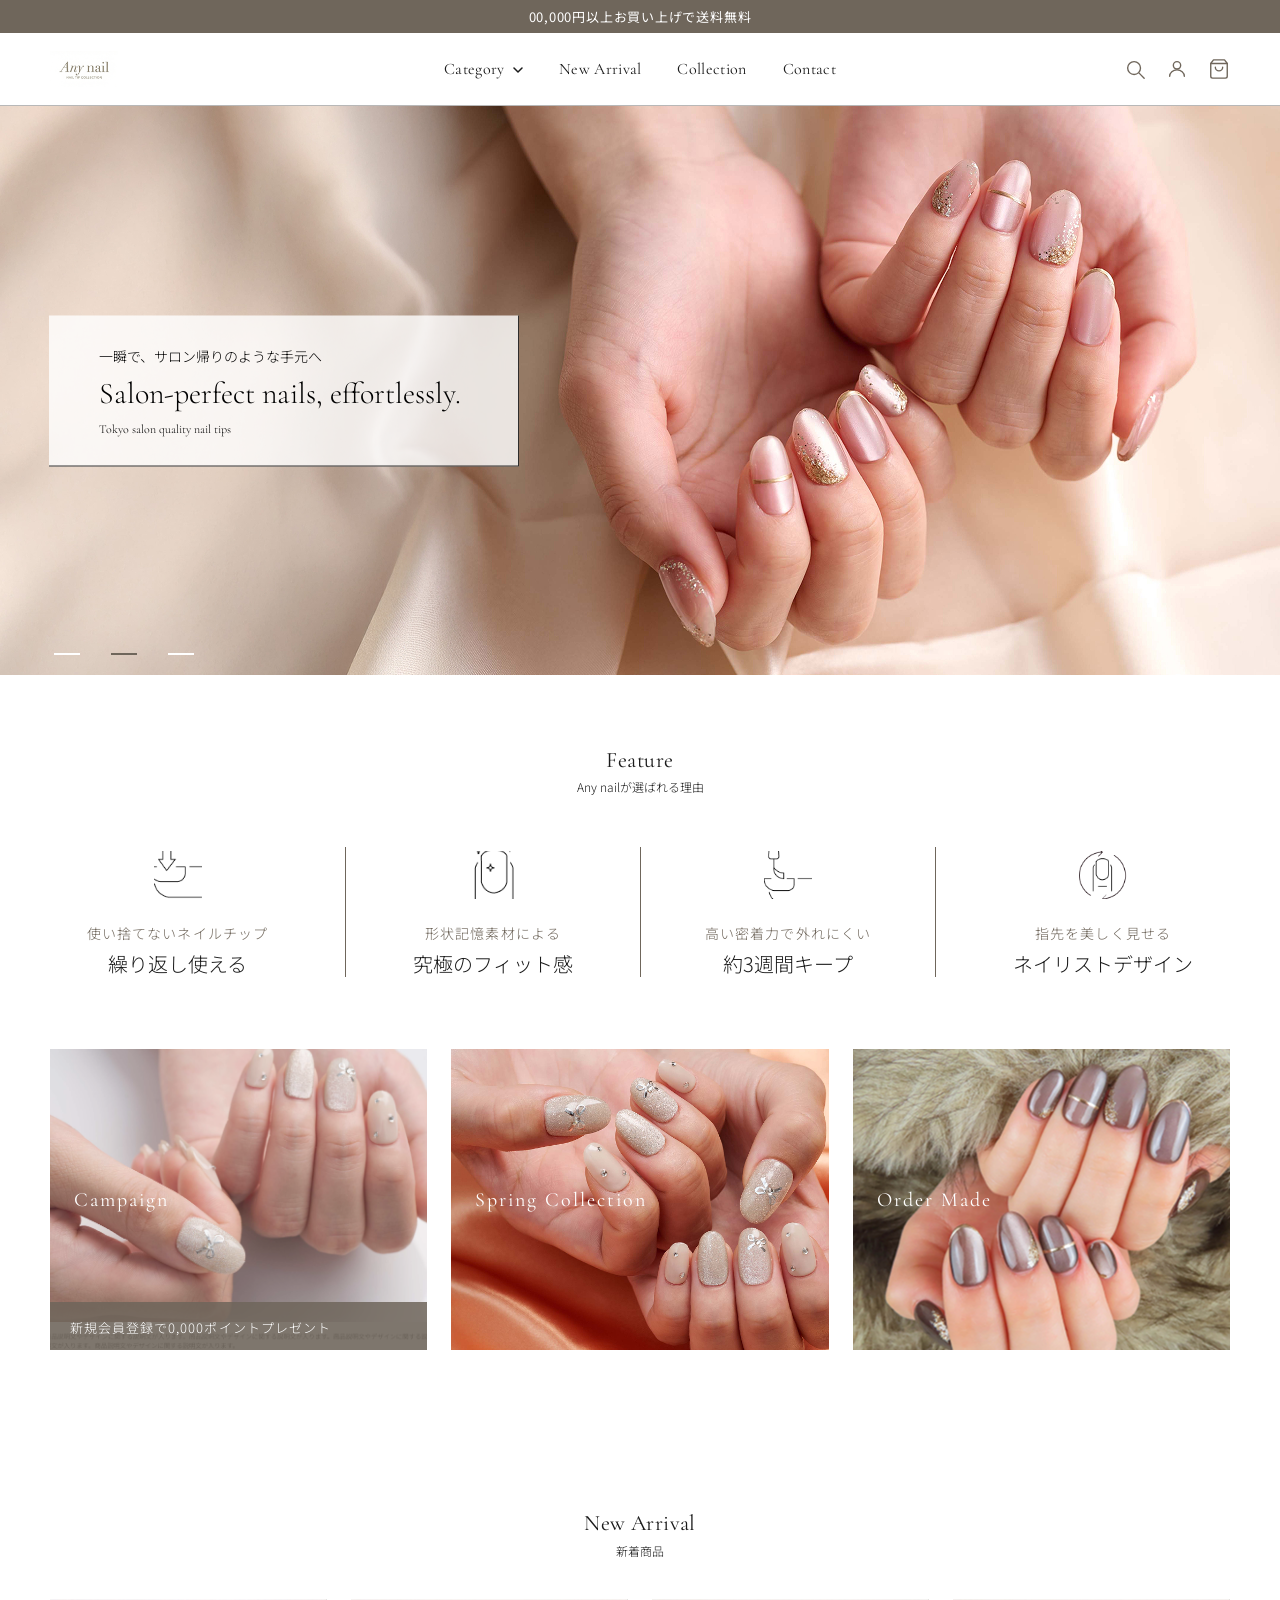
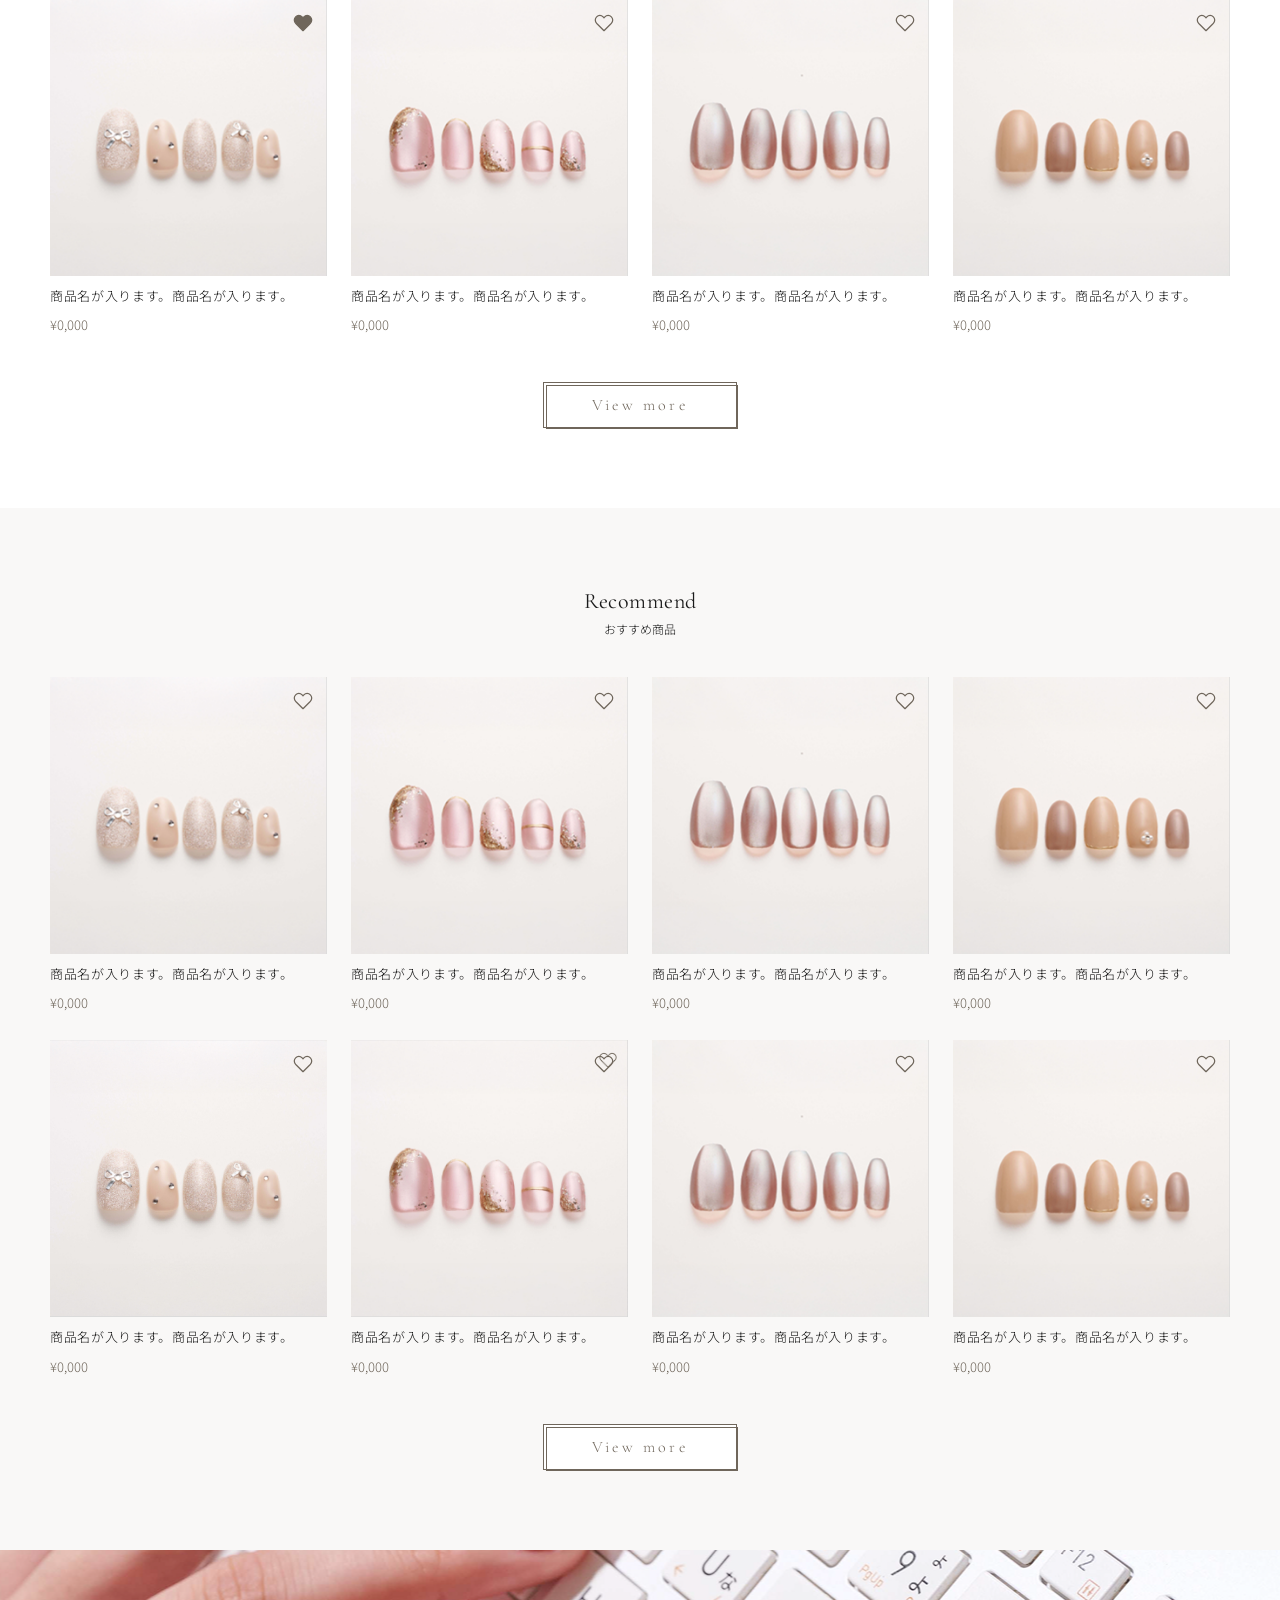
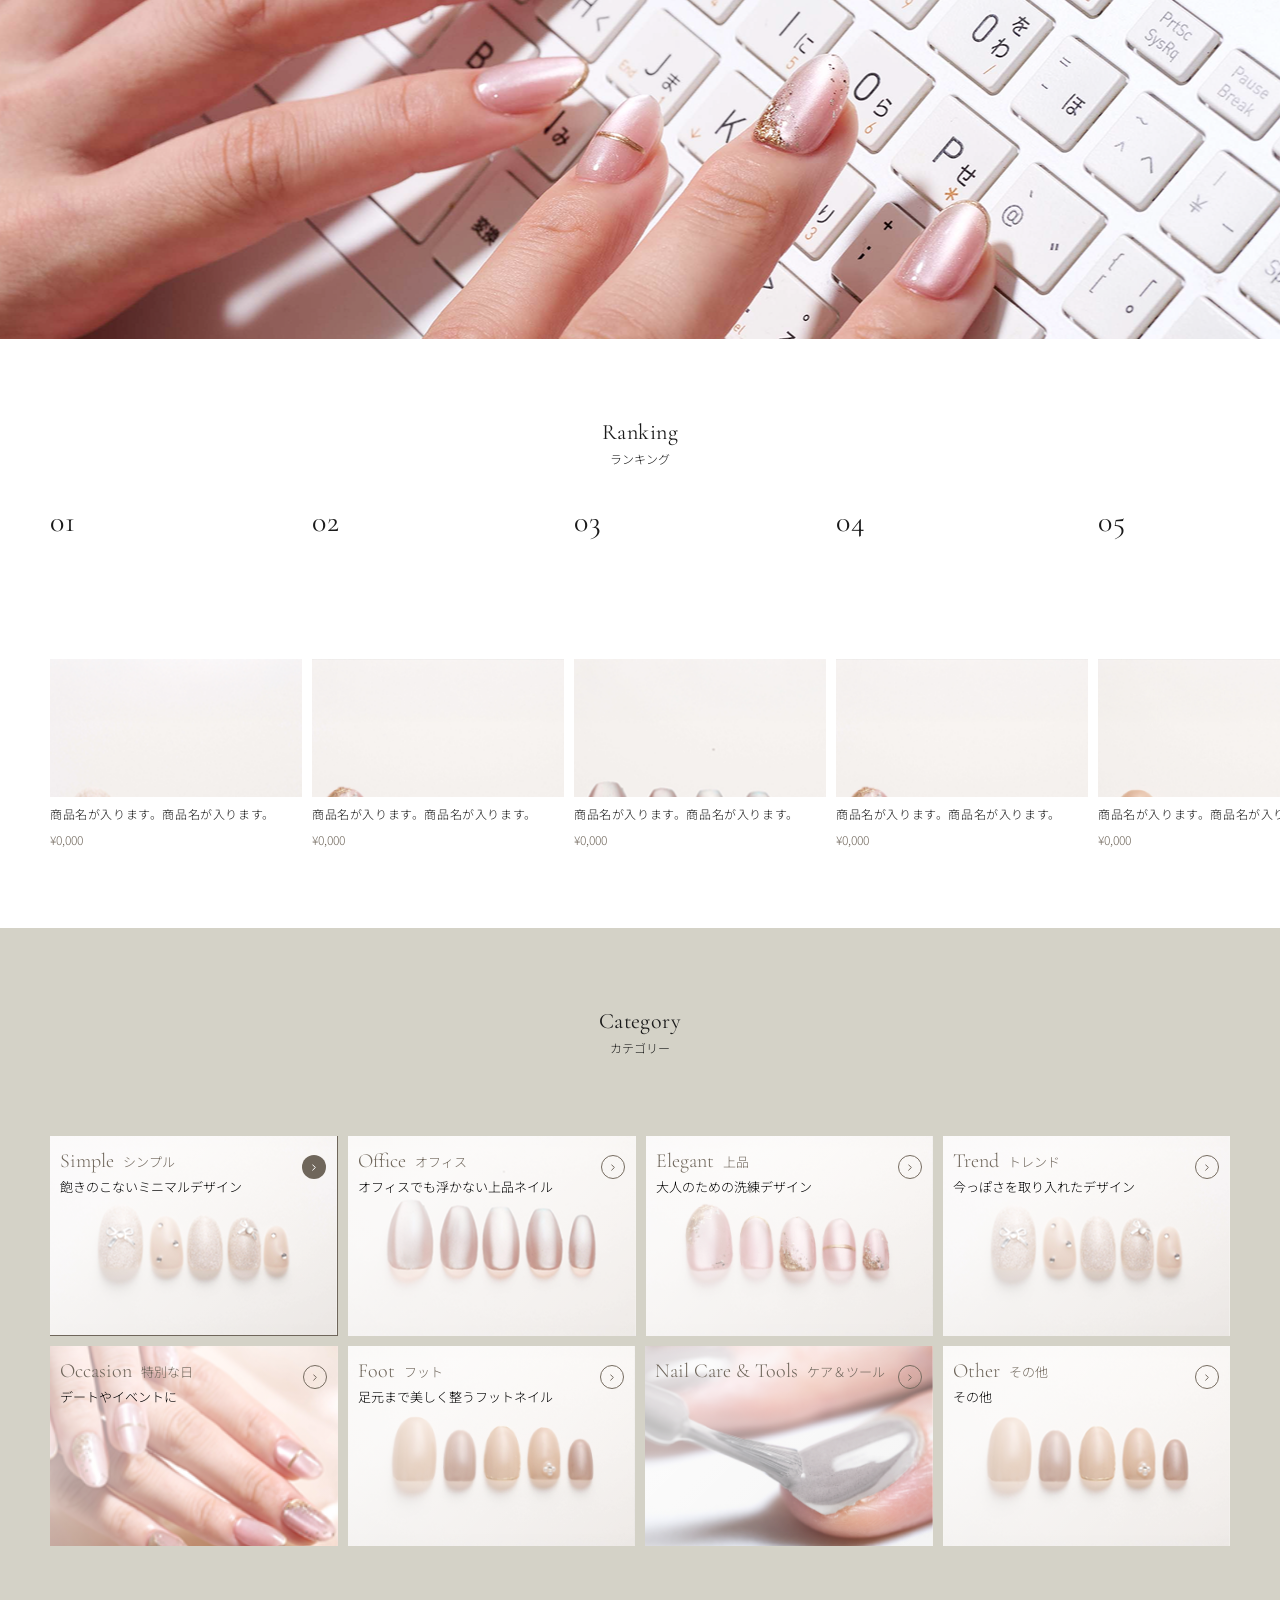
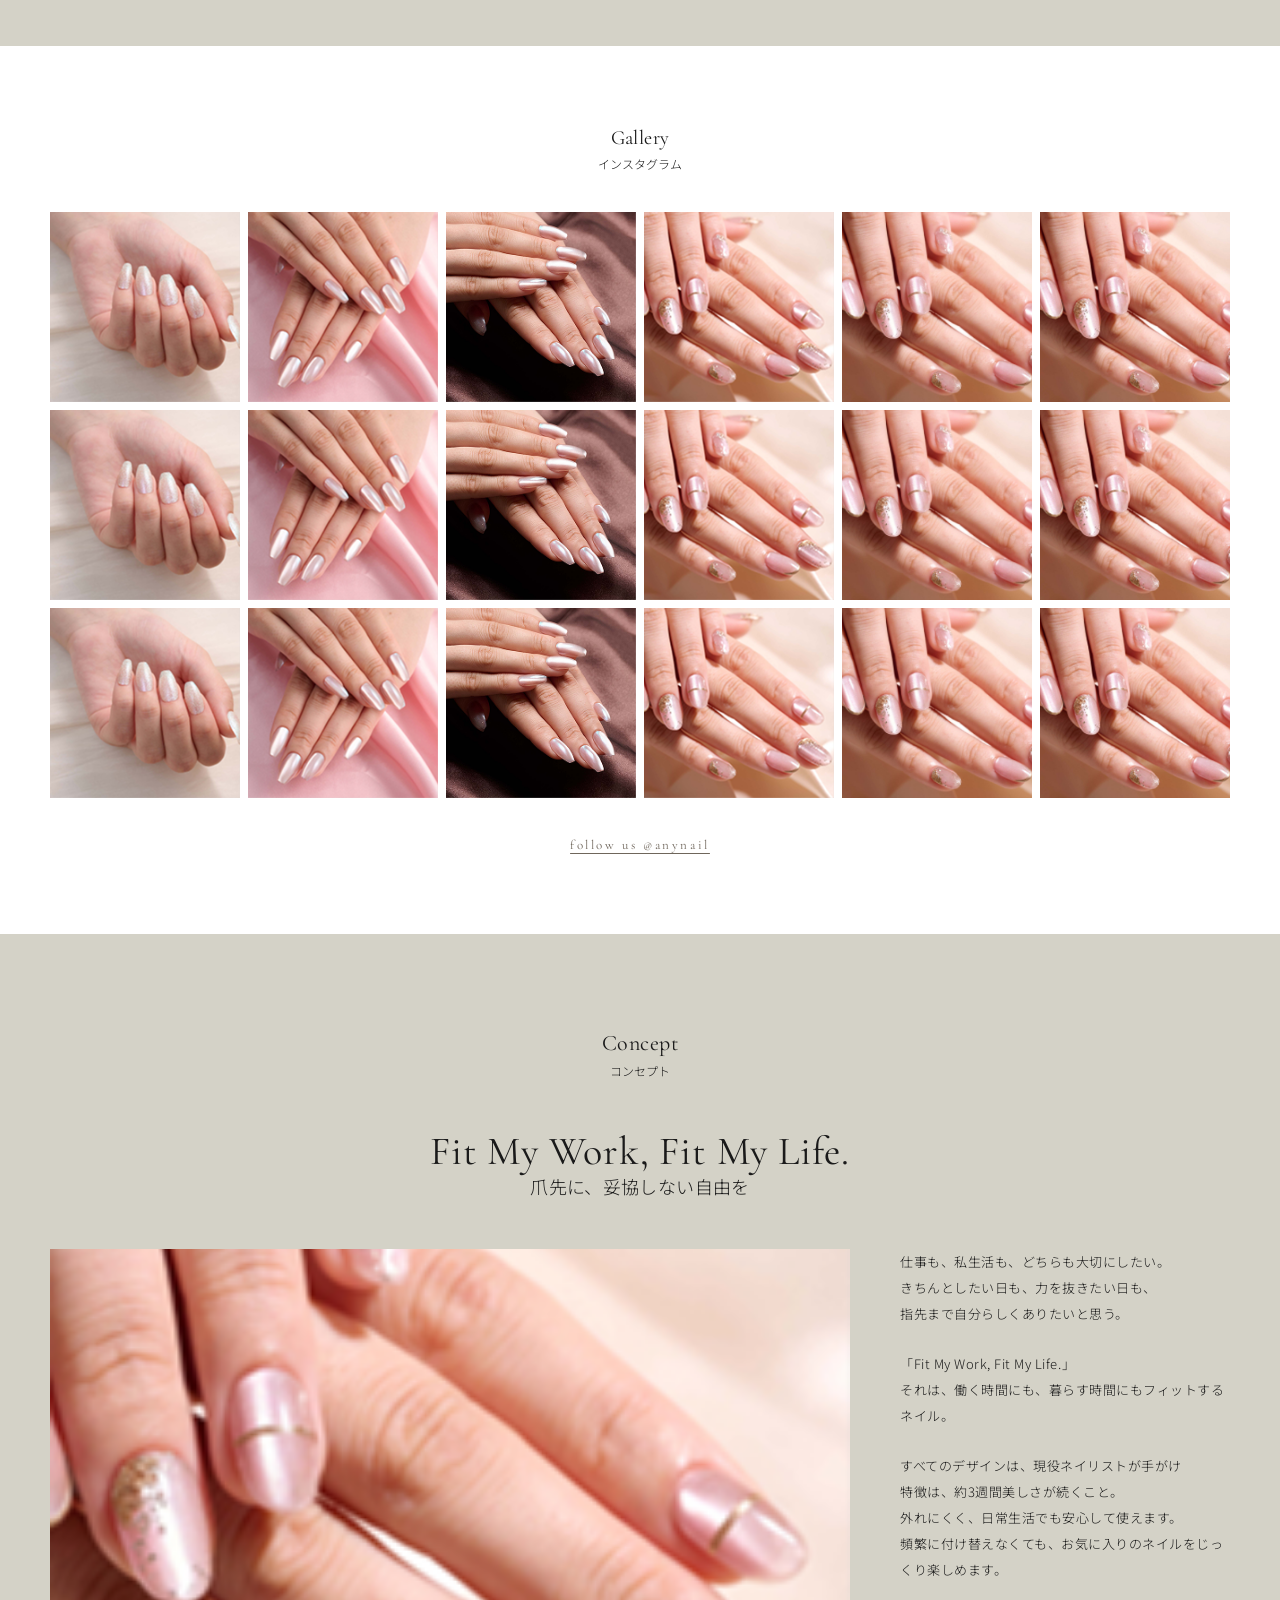
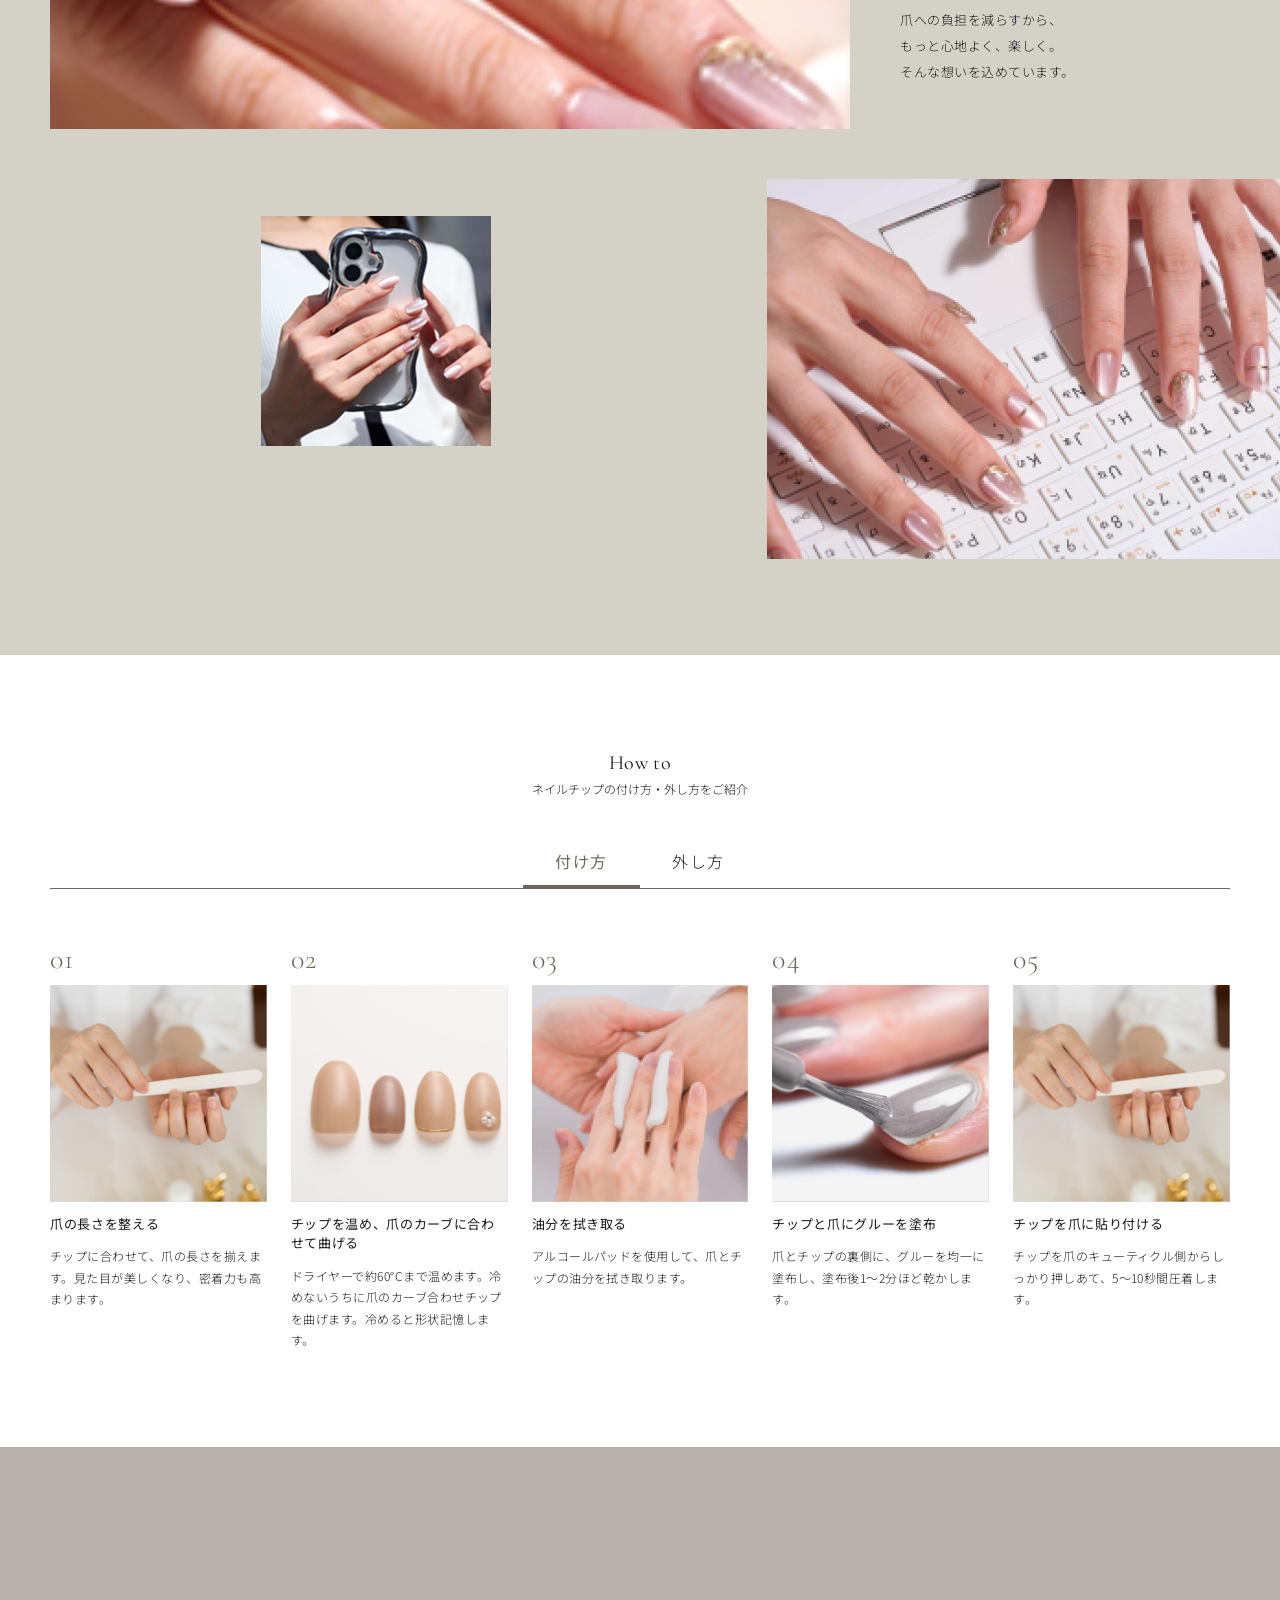
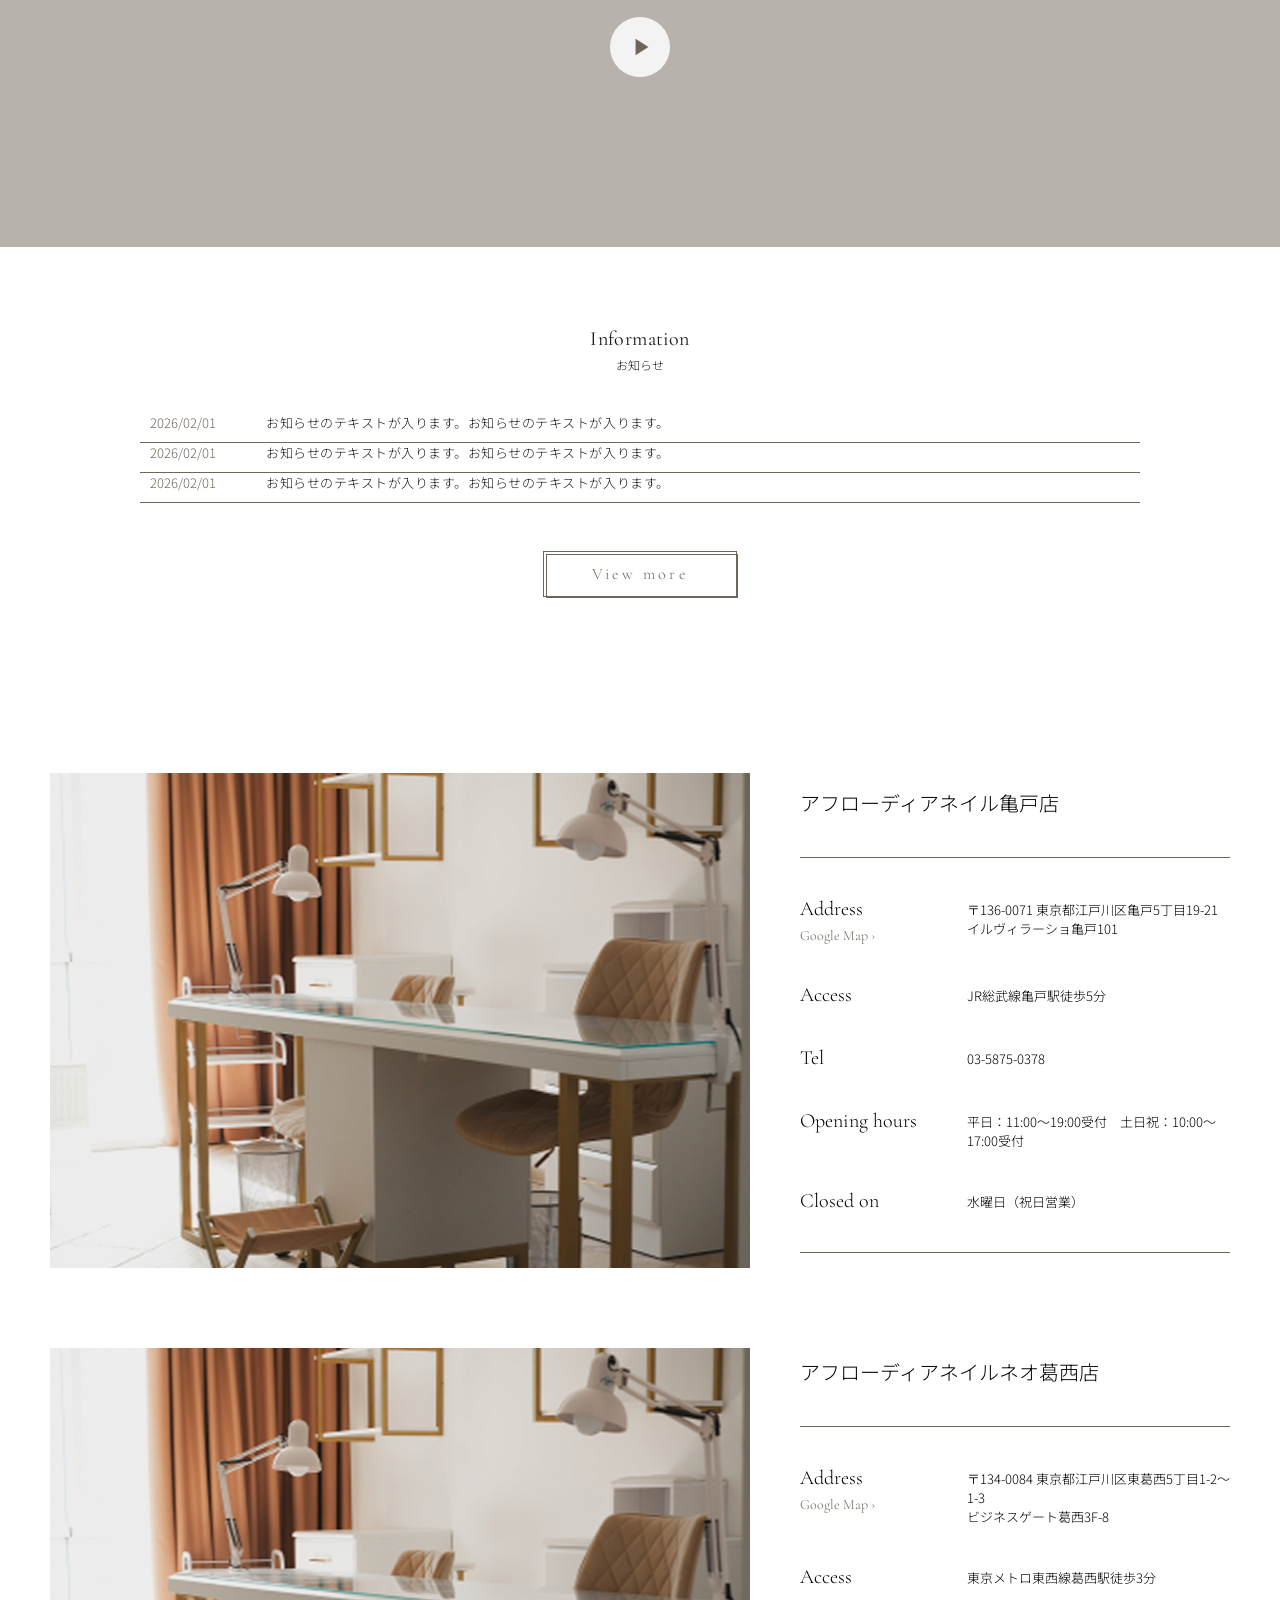
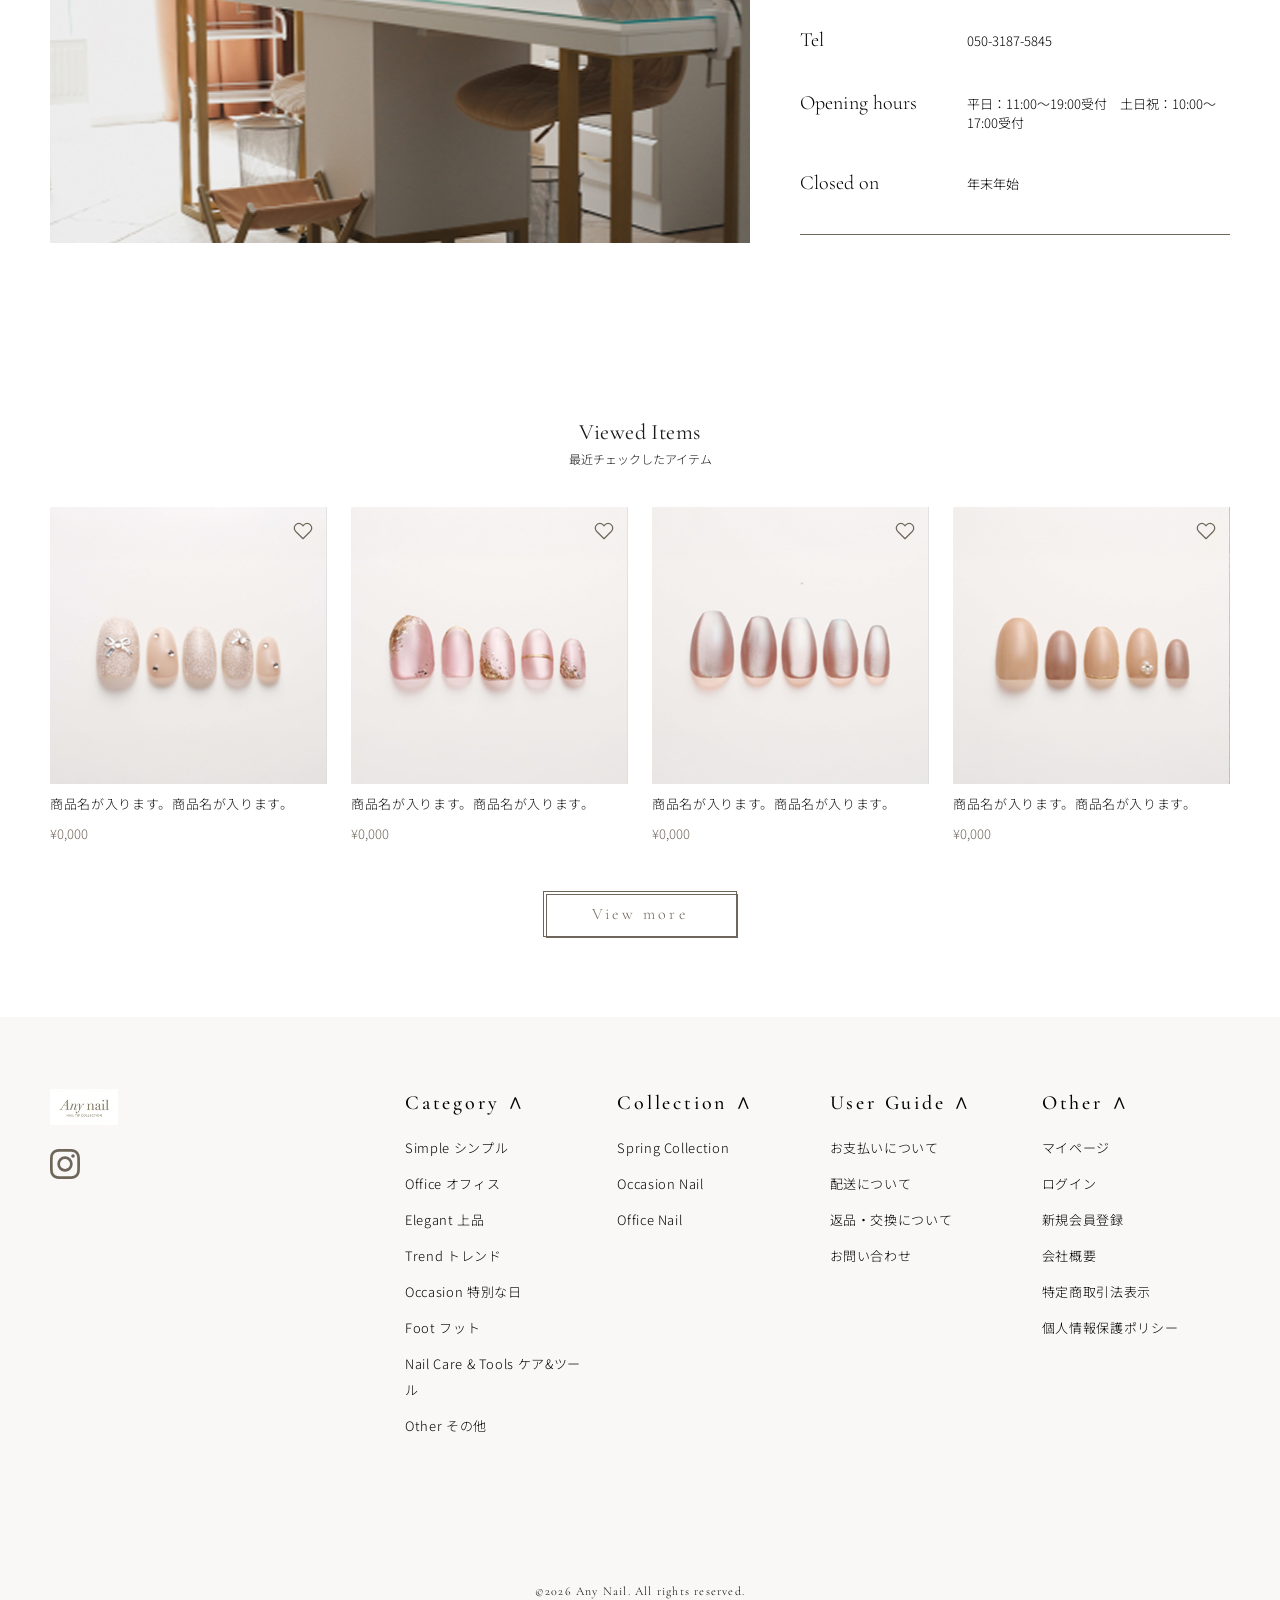
==== index.html @ 633fc410 "Mobile layout fixes: feature, category, shop info, footer accordion - Feature: single-column row lay" ====
<!DOCTYPE html>
<html lang="ja">
<head>
  <meta charset="UTF-8" />
  <meta name="viewport" content="width=device-width, initial-scale=1.0" />
  <title>Any Nail - ネイルチップブランド</title>
  <link rel="stylesheet" href="https://cdn.jsdelivr.net/npm/swiper@11/swiper-bundle.min.css" />
  <link rel="stylesheet" href="style.css" />
</head>
<body>

  <!-- ============================================================
       ANNOUNCEMENT BAR
  ============================================================ -->
  <div class="announcement-bar">
    <span>00,000円以上お買い上げで送料無料</span>
  </div>

  <!-- ============================================================
       HEADER
  ============================================================ -->
  <header class="site-header">
    <div class="site-header__inner">

      <a href="index.html" class="site-header__logo">
        <picture>
          <source srcset="images/top/1 - Logo 1.webp" type="image/webp">
          <img src="images/top/1- Logo 1.png" alt="Any nail" class="site-header__logo-img">
        </picture>
      </a>

      <nav class="site-header__nav">
        <div class="nav-item nav-item--mega" data-mega="category">
          <a href="#" class="nav-item__link nav-item__link--has-chevron">Category <svg class="nav-item__chevron" viewBox="0 0 10 6" width="10" height="6" fill="none" stroke="currentColor" stroke-width="1.5" stroke-linecap="round" stroke-linejoin="round"><polyline points="1,1 5,5 9,1"/></svg></a>
          <ul class="nav-item__sub">
            <li><a href="#">ハンドネイルチップ</a></li>
            <li><a href="#">フットネイルチップ</a></li>
            <li><a href="#">オーダーメイド</a></li>
            <li><a href="#">ケア用品</a></li>
            <li><a href="#">その他</a></li>
          </ul>
        </div>
        <a href="#">New Arrival</a>
        <a href="#">Collection</a>
        <a href="#">Contact</a>
      </nav>

      <button class="nav-hamburger" aria-label="メニューを開く" aria-expanded="false">
        <span></span>
        <span></span>
        <span></span>
      </button>

      <div class="site-header__icons">
        <a href="#" class="site-header__icon" aria-label="検索">
          <svg viewBox="0 0 24 24" fill="none" stroke="currentColor" stroke-width="1.5" stroke-linecap="round" stroke-linejoin="round">
            <circle cx="11" cy="11" r="7"/>
            <line x1="16.5" y1="16.5" x2="22" y2="22"/>
          </svg>
        </a>
        <a href="#" class="site-header__icon" aria-label="アカウント">
          <svg viewBox="0 0 24 24" fill="none" stroke="currentColor" stroke-width="1.5" stroke-linecap="round" stroke-linejoin="round">
            <circle cx="12" cy="8" r="4"/>
            <path d="M4 20c0-4 3.6-7 8-7s8 3 8 7"/>
          </svg>
        </a>
        <a href="#" class="site-header__icon" aria-label="カート">
          <svg viewBox="0 0 24 24" fill="none" stroke="currentColor" stroke-width="1.5" stroke-linecap="round" stroke-linejoin="round">
            <path d="M6 2L3 6v14a2 2 0 002 2h14a2 2 0 002-2V6l-3-4z"/>
            <line x1="3" y1="6" x2="21" y2="6"/>
            <path d="M16 10a4 4 0 01-8 0"/>
          </svg>
        </a>
      </div>

    </div>

    <!-- Mega Menu: Category -->
    <div class="mega-menu" id="mega-category">
      <div class="mega-menu__inner">
        <a href="#" class="mega-menu__card">
          <div class="mega-menu__card-image" style="background-image: url('images/top/26 Ranking 1.png'); background-size: cover; background-position: center;"></div>
          <span class="mega-menu__card-label">ハンドネイルチップ</span>
        </a>
        <a href="#" class="mega-menu__card">
          <div class="mega-menu__card-image" style="background-image: url('images/top/28 Ranking 4.png'); background-size: cover; background-position: center;"></div>
          <span class="mega-menu__card-label">フットネイルチップ</span>
        </a>
        <a href="#" class="mega-menu__card">
          <div class="mega-menu__card-image" style="background-image: url('images/top/29 Ranking 4.png'); background-size: cover; background-position: center;"></div>
          <span class="mega-menu__card-label">オーダーメイド</span>
        </a>
        <a href="#" class="mega-menu__card">
          <div class="mega-menu__card-image" style="background-image: url('images/top/30 Ranking 5.png'); background-size: cover; background-position: center;"></div>
          <span class="mega-menu__card-label">ケア用品</span>
        </a>
        <a href="#" class="mega-menu__card">
          <div class="mega-menu__card-image" style="background-image: url('images/top/26 Ranking 1.png'); background-size: cover; background-position: center;"></div>
          <span class="mega-menu__card-label">セット商品</span>
        </a>
      </div>
    </div>


  </header>

  <main>

    <!-- ============================================================
         HERO CAROUSEL
    ============================================================ -->
    <section class="hero swiper" aria-label="メインビジュアル">
      <div class="swiper-wrapper">
        <div class="swiper-slide hero__slide" style="background-image: url('images/top/2 - carousel 1.png');">
          <div class="hero__text">
            <span class="hero__jp">一瞬で、サロン帰りのような手元へ</span>
            <span class="hero__en">Salon-perfect nails, effortlessly.</span>
            <span class="hero__sub">Tokyo salon quality nail tips</span>
          </div>
        </div>
        <div class="swiper-slide hero__slide" style="background-image: url('images/top/3 - carousel 2.png');">
          <div class="hero__text">
            <span class="hero__jp">一瞬で、サロン帰りのような手元へ</span>
            <span class="hero__en">Salon-perfect nails, effortlessly.</span>
            <span class="hero__sub">Tokyo salon quality nail tips</span>
          </div>
        </div>
        <div class="swiper-slide hero__slide" style="background-image: url('images/top/4 - carousel 3.png');">
          <div class="hero__text">
            <span class="hero__jp">一瞬で、サロン帰りのような手元へ</span>
            <span class="hero__en">Salon-perfect nails, effortlessly.</span>
            <span class="hero__sub">Tokyo salon quality nail tips</span>
          </div>
        </div>
      </div>
      <div class="swiper-pagination hero__indicators"></div>
    </section>

    <!-- ============================================================
         FEATURE
    ============================================================ -->
    <section class="feature">
      <div class="feature__inner">
        <div class="section-heading feature__heading">
          <span class="section-heading__en">Feature</span>
          <span class="section-heading__jp">Any nailが選ばれる理由</span>
        </div>
        <div class="feature__grid">

          <div class="feature__item">
            <div class="feature__icon">
              <img src="images/top/5 - Feature 1.png" alt="">
            </div>
            <p class="feature__sub">使い捨てないネイルチップ</p>
            <p class="feature__main">繰り返し使える</p>
          </div>

          <div class="feature__item">
            <div class="feature__icon">
              <img src="images/top/6 - Feature 2.png" alt="">
            </div>
            <p class="feature__sub">形状記憶素材による</p>
            <p class="feature__main">究極のフィット感</p>
          </div>

          <div class="feature__item">
            <div class="feature__icon">
              <img src="images/top/7 - Feature 3.png" alt="">
            </div>
            <p class="feature__sub">高い密着力で外れにくい</p>
            <p class="feature__main">約3週間キープ</p>
          </div>

          <div class="feature__item">
            <div class="feature__icon">
              <img src="images/top/8 - Feature 4.png" alt="">
            </div>
            <p class="feature__sub">指先を美しく見せる</p>
            <p class="feature__main">ネイリストデザイン</p>
          </div>

        </div>
      </div>
    </section>

    <!-- ============================================================
         CAMPAIGN
    ============================================================ -->
    <section class="campaign">
      <div class="campaign__inner">
        <div class="campaign__grid">

          <a href="#" class="campaign-card" style="background-image: url('images/top/9 - campaign.png'); background-size: cover; background-position: center;">
            <div class="campaign-card__text">
              <span class="campaign-card__en">Campaign</span>
            </div>
            <div class="campaign-card__bar">
              <span class="campaign-card__bar-text">新規会員登録で0,000ポイントプレゼント</span>
            </div>
          </a>

          <a href="#" class="campaign-card" style="background-image: url('images/top/10 - spring collection.png'); background-size: cover; background-position: center;">
            <div class="campaign-card__text">
              <span class="campaign-card__en">Spring Collection</span>
            </div>
          </a>

          <a href="#" class="campaign-card" style="background-image: url('images/top/11 - order made.png'); background-size: cover; background-position: center;">
            <div class="campaign-card__text">
              <span class="campaign-card__en">Order Made</span>
            </div>
          </a>

        </div>
      </div>
    </section>

    <!-- ============================================================
         NEW ARRIVAL
    ============================================================ -->
    <section class="products-section">
      <div class="products-section__inner">

        <div class="section-heading">
          <span class="section-heading__en">New Arrival</span>
          <span class="section-heading__jp">新着商品</span>
        </div>

        <div class="products-grid">

          <!-- Card 1 (heart filled) -->
          <a href="product.html" class="product-card">
            <div class="product-card__image-wrap">
              <img src="images/top/12 - New Arrival 1.png" alt="" loading="lazy">
              <button class="product-card__heart" aria-label="お気に入りに追加">
                <svg viewBox="0 0 24 24" fill="#6F665B" stroke="#6F665B" stroke-width="1.5" stroke-linecap="round" stroke-linejoin="round">
                  <path d="M20.84 4.61a5.5 5.5 0 00-7.78 0L12 5.67l-1.06-1.06a5.5 5.5 0 00-7.78 7.78l1.06 1.06L12 21.23l7.78-7.78 1.06-1.06a5.5 5.5 0 000-7.78z"/>
                </svg>
              </button>
            </div>
            <p class="product-card__name">商品名が入ります。商品名が入ります。</p>
            <p class="product-card__price">¥0,000</p>
          </a>

          <!-- Card 2 -->
          <a href="product.html" class="product-card">
            <div class="product-card__image-wrap">
              <img src="images/top/13 - New Arrival 2.png" alt="" loading="lazy">
              <button class="product-card__heart" aria-label="お気に入りに追加">
                <svg viewBox="0 0 24 24" fill="none" stroke="#6F665B" stroke-width="1.5" stroke-linecap="round" stroke-linejoin="round">
                  <path d="M20.84 4.61a5.5 5.5 0 00-7.78 0L12 5.67l-1.06-1.06a5.5 5.5 0 00-7.78 7.78l1.06 1.06L12 21.23l7.78-7.78 1.06-1.06a5.5 5.5 0 000-7.78z"/>
                </svg>
              </button>
            </div>
            <p class="product-card__name">商品名が入ります。商品名が入ります。</p>
            <p class="product-card__price">¥0,000</p>
          </a>

          <!-- Card 3 -->
          <a href="product.html" class="product-card">
            <div class="product-card__image-wrap">
              <img src="images/top/14 - New Arrival 3.png" alt="" loading="lazy">
              <button class="product-card__heart" aria-label="お気に入りに追加">
                <svg viewBox="0 0 24 24" fill="none" stroke="#6F665B" stroke-width="1.5" stroke-linecap="round" stroke-linejoin="round">
                  <path d="M20.84 4.61a5.5 5.5 0 00-7.78 0L12 5.67l-1.06-1.06a5.5 5.5 0 00-7.78 7.78l1.06 1.06L12 21.23l7.78-7.78 1.06-1.06a5.5 5.5 0 000-7.78z"/>
                </svg>
              </button>
            </div>
            <p class="product-card__name">商品名が入ります。商品名が入ります。</p>
            <p class="product-card__price">¥0,000</p>
          </a>

          <!-- Card 4 -->
          <a href="product.html" class="product-card">
            <div class="product-card__image-wrap">
              <img src="images/top/15 New Arrival 4.png" alt="" loading="lazy">
              <button class="product-card__heart" aria-label="お気に入りに追加">
                <svg viewBox="0 0 24 24" fill="none" stroke="#6F665B" stroke-width="1.5" stroke-linecap="round" stroke-linejoin="round">
                  <path d="M20.84 4.61a5.5 5.5 0 00-7.78 0L12 5.67l-1.06-1.06a5.5 5.5 0 00-7.78 7.78l1.06 1.06L12 21.23l7.78-7.78 1.06-1.06a5.5 5.5 0 000-7.78z"/>
                </svg>
              </button>
            </div>
            <p class="product-card__name">商品名が入ります。商品名が入ります。</p>
            <p class="product-card__price">¥0,000</p>
          </a>

        </div>

        <div class="btn-view-more-wrap">
          <a href="#" class="btn-view-more">View more</a>
        </div>

      </div>
    </section>

    <!-- ============================================================
         RECOMMEND
    ============================================================ -->
    <section class="products-section products-section--cream">
      <div class="products-section__inner">

        <div class="section-heading">
          <span class="section-heading__en">Recommend</span>
          <span class="section-heading__jp">おすすめ商品</span>
        </div>

        <div class="products-grid">

          <a href="product.html" class="product-card">
            <div class="product-card__image-wrap">
              <img src="images/top/16 - Recommended 1.png" alt="" loading="lazy">
              <button class="product-card__heart" aria-label="お気に入りに追加">
                <svg viewBox="0 0 24 24" fill="none" stroke="#6F665B" stroke-width="1.5" stroke-linecap="round" stroke-linejoin="round">
                  <path d="M20.84 4.61a5.5 5.5 0 00-7.78 0L12 5.67l-1.06-1.06a5.5 5.5 0 00-7.78 7.78l1.06 1.06L12 21.23l7.78-7.78 1.06-1.06a5.5 5.5 0 000-7.78z"/>
                </svg>
              </button>
            </div>
            <p class="product-card__name">商品名が入ります。商品名が入ります。</p>
            <p class="product-card__price">¥0,000</p>
          </a>

          <a href="product.html" class="product-card">
            <div class="product-card__image-wrap">
              <img src="images/top/17 - Recommended 2.png" alt="" loading="lazy">
              <button class="product-card__heart" aria-label="お気に入りに追加">
                <svg viewBox="0 0 24 24" fill="none" stroke="#6F665B" stroke-width="1.5" stroke-linecap="round" stroke-linejoin="round">
                  <path d="M20.84 4.61a5.5 5.5 0 00-7.78 0L12 5.67l-1.06-1.06a5.5 5.5 0 00-7.78 7.78l1.06 1.06L12 21.23l7.78-7.78 1.06-1.06a5.5 5.5 0 000-7.78z"/>
                </svg>
              </button>
            </div>
            <p class="product-card__name">商品名が入ります。商品名が入ります。</p>
            <p class="product-card__price">¥0,000</p>
          </a>

          <a href="product.html" class="product-card">
            <div class="product-card__image-wrap">
              <img src="images/top/18 - Recommended 3.png" alt="" loading="lazy">
              <button class="product-card__heart" aria-label="お気に入りに追加">
                <svg viewBox="0 0 24 24" fill="none" stroke="#6F665B" stroke-width="1.5" stroke-linecap="round" stroke-linejoin="round">
                  <path d="M20.84 4.61a5.5 5.5 0 00-7.78 0L12 5.67l-1.06-1.06a5.5 5.5 0 00-7.78 7.78l1.06 1.06L12 21.23l7.78-7.78 1.06-1.06a5.5 5.5 0 000-7.78z"/>
                </svg>
              </button>
            </div>
            <p class="product-card__name">商品名が入ります。商品名が入ります。</p>
            <p class="product-card__price">¥0,000</p>
          </a>

          <a href="product.html" class="product-card">
            <div class="product-card__image-wrap">
              <img src="images/top/19 Recommended 4.png" alt="" loading="lazy">
              <button class="product-card__heart" aria-label="お気に入りに追加">
                <svg viewBox="0 0 24 24" fill="none" stroke="#6F665B" stroke-width="1.5" stroke-linecap="round" stroke-linejoin="round">
                  <path d="M20.84 4.61a5.5 5.5 0 00-7.78 0L12 5.67l-1.06-1.06a5.5 5.5 0 00-7.78 7.78l1.06 1.06L12 21.23l7.78-7.78 1.06-1.06a5.5 5.5 0 000-7.78z"/>
                </svg>
              </button>
            </div>
            <p class="product-card__name">商品名が入ります。商品名が入ります。</p>
            <p class="product-card__price">¥0,000</p>
          </a>

          <!-- Row 2 -->
          <a href="product.html" class="product-card">
            <div class="product-card__image-wrap">
              <img src="images/top/20 Recommended 5.png" alt="" loading="lazy">
              <button class="product-card__heart" aria-label="お気に入りに追加">
                <svg viewBox="0 0 24 24" fill="none" stroke="#6F665B" stroke-width="1.5" stroke-linecap="round" stroke-linejoin="round">
                  <path d="M20.84 4.61a5.5 5.5 0 00-7.78 0L12 5.67l-1.06-1.06a5.5 5.5 0 00-7.78 7.78l1.06 1.06L12 21.23l7.78-7.78 1.06-1.06a5.5 5.5 0 000-7.78z"/>
                </svg>
              </button>
            </div>
            <p class="product-card__name">商品名が入ります。商品名が入ります。</p>
            <p class="product-card__price">¥0,000</p>
          </a>

          <a href="product.html" class="product-card">
            <div class="product-card__image-wrap">
              <img src="images/top/21 Recommended 6.png" alt="" loading="lazy">
              <button class="product-card__heart" aria-label="お気に入りに追加">
                <svg viewBox="0 0 24 24" fill="none" stroke="#6F665B" stroke-width="1.5" stroke-linecap="round" stroke-linejoin="round">
                  <path d="M20.84 4.61a5.5 5.5 0 00-7.78 0L12 5.67l-1.06-1.06a5.5 5.5 0 00-7.78 7.78l1.06 1.06L12 21.23l7.78-7.78 1.06-1.06a5.5 5.5 0 000-7.78z"/>
                </svg>
              </button>
            </div>
            <p class="product-card__name">商品名が入ります。商品名が入ります。</p>
            <p class="product-card__price">¥0,000</p>
          </a>

          <a href="product.html" class="product-card">
            <div class="product-card__image-wrap">
              <img src="images/top/23 recommended 7.png" alt="" loading="lazy">
              <button class="product-card__heart" aria-label="お気に入りに追加">
                <svg viewBox="0 0 24 24" fill="none" stroke="#6F665B" stroke-width="1.5" stroke-linecap="round" stroke-linejoin="round">
                  <path d="M20.84 4.61a5.5 5.5 0 00-7.78 0L12 5.67l-1.06-1.06a5.5 5.5 0 00-7.78 7.78l1.06 1.06L12 21.23l7.78-7.78 1.06-1.06a5.5 5.5 0 000-7.78z"/>
                </svg>
              </button>
            </div>
            <p class="product-card__name">商品名が入ります。商品名が入ります。</p>
            <p class="product-card__price">¥0,000</p>
          </a>

          <a href="product.html" class="product-card">
            <div class="product-card__image-wrap">
              <img src="images/top/24 recommended 8.png" alt="" loading="lazy">
              <button class="product-card__heart" aria-label="お気に入りに追加">
                <svg viewBox="0 0 24 24" fill="none" stroke="#6F665B" stroke-width="1.5" stroke-linecap="round" stroke-linejoin="round">
                  <path d="M20.84 4.61a5.5 5.5 0 00-7.78 0L12 5.67l-1.06-1.06a5.5 5.5 0 00-7.78 7.78l1.06 1.06L12 21.23l7.78-7.78 1.06-1.06a5.5 5.5 0 000-7.78z"/>
                </svg>
              </button>
            </div>
            <p class="product-card__name">商品名が入ります。商品名が入ります。</p>
            <p class="product-card__price">¥0,000</p>
          </a>

        </div>

        <div class="btn-view-more-wrap">
          <a href="#" class="btn-view-more">View more</a>
        </div>

      </div>
    </section>

    <!-- ============================================================
         BANNER 2
    ============================================================ -->
    <div class="banner" role="img" aria-label="バナー" style="background-image: url('images/top/25 Banner.png'); background-size: cover; background-position: center;"></div>

    <!-- ============================================================
         RANKING
    ============================================================ -->
    <section class="ranking">
      <div class="ranking__inner">

        <div class="section-heading">
          <span class="section-heading__en">Ranking</span>
          <span class="section-heading__jp">ランキング</span>
        </div>

        <div class="ranking__grid">

          <a href="product.html" class="ranking-item">
            <span class="ranking-item__number">01</span>
            <div class="ranking-item__image"><div class="ranking-item__image-inner" style="background-image: url('images/top/26 Ranking 1.png'); background-size: cover; background-position: center;"></div></div>
            <p class="ranking-item__name">商品名が入ります。商品名が入ります。</p>
            <p class="ranking-item__price">¥0,000</p>
          </a>

          <a href="product.html" class="ranking-item">
            <span class="ranking-item__number">02</span>
            <div class="ranking-item__image"><div class="ranking-item__image-inner" style="background-image: url('images/top/29 Ranking 4.png'); background-size: cover; background-position: center;"></div></div>
            <p class="ranking-item__name">商品名が入ります。商品名が入ります。</p>
            <p class="ranking-item__price">¥0,000</p>
          </a>

          <a href="product.html" class="ranking-item">
            <span class="ranking-item__number">03</span>
            <div class="ranking-item__image"><div class="ranking-item__image-inner" style="background-image: url('images/top/28 Ranking 4.png'); background-size: cover; background-position: center;"></div></div>
            <p class="ranking-item__name">商品名が入ります。商品名が入ります。</p>
            <p class="ranking-item__price">¥0,000</p>
          </a>

          <a href="product.html" class="ranking-item">
            <span class="ranking-item__number">04</span>
            <div class="ranking-item__image"><div class="ranking-item__image-inner" style="background-image: url('images/top/29 Ranking 4.png'); background-size: cover; background-position: center;"></div></div>
            <p class="ranking-item__name">商品名が入ります。商品名が入ります。</p>
            <p class="ranking-item__price">¥0,000</p>
          </a>

          <a href="product.html" class="ranking-item">
            <span class="ranking-item__number">05</span>
            <div class="ranking-item__image"><div class="ranking-item__image-inner" style="background-image: url('images/top/30 Ranking 5.png'); background-size: cover; background-position: center;"></div></div>
            <p class="ranking-item__name">商品名が入ります。商品名が入ります。</p>
            <p class="ranking-item__price">¥0,000</p>
          </a>

        </div>
      </div>
    </section>

    <!-- ============================================================
         CATEGORY
    ============================================================ -->
    <section class="category-section">
      <div class="category-section__inner">

        <div class="section-heading">
          <span class="section-heading__en">Category</span>
          <span class="section-heading__jp">カテゴリー</span>
        </div>

        <div class="category-grid">
          <!-- Row 1 -->
          <div class="category-row">
            <a href="#" class="category-card category-card--active" style="background-image: url('images/top/26 Ranking 1.png'); background-size: cover; background-position: center;">
              <div class="category-card__info">
                <span class="category-card__en">Simple <span class="category-card__en-sub">シンプル</span></span>
                <span class="category-card__jp">飽きのこないミニマルデザイン</span>
              </div>
              <span class="category-card__arrow category-card__arrow--filled">
                <svg viewBox="0 0 6 10" width="4" height="7" fill="none"><path d="M1 1l4 4-4 4" stroke="#fff" stroke-width="1.5" stroke-linecap="round" stroke-linejoin="round"/></svg>
              </span>
            </a>
            <a href="#" class="category-card" style="background-image: url('images/top/28 Ranking 4.png'); background-size: cover; background-position: center;">
              <div class="category-card__info">
                <span class="category-card__en">Office <span class="category-card__en-sub">オフィス</span></span>
                <span class="category-card__jp">オフィスでも浮かない上品ネイル</span>
              </div>
              <span class="category-card__arrow">
                <svg viewBox="0 0 6 10" width="4" height="7" fill="none"><path d="M1 1l4 4-4 4" stroke="#6F665B" stroke-width="1.5" stroke-linecap="round" stroke-linejoin="round"/></svg>
              </span>
            </a>
            <a href="#" class="category-card" style="background-image: url('images/top/29 Ranking 4.png'); background-size: cover; background-position: center;">
              <div class="category-card__info">
                <span class="category-card__en">Elegant <span class="category-card__en-sub">上品</span></span>
                <span class="category-card__jp">大人のための洗練デザイン</span>
              </div>
              <span class="category-card__arrow">
                <svg viewBox="0 0 6 10" width="4" height="7" fill="none"><path d="M1 1l4 4-4 4" stroke="#6F665B" stroke-width="1.5" stroke-linecap="round" stroke-linejoin="round"/></svg>
              </span>
            </a>
            <a href="#" class="category-card" style="background-image: url('images/top/16 - Recommended 1.png'); background-size: cover; background-position: center;">
              <div class="category-card__info">
                <span class="category-card__en">Trend <span class="category-card__en-sub">トレンド</span></span>
                <span class="category-card__jp">今っぽさを取り入れたデザイン</span>
              </div>
              <span class="category-card__arrow">
                <svg viewBox="0 0 6 10" width="4" height="7" fill="none"><path d="M1 1l4 4-4 4" stroke="#6F665B" stroke-width="1.5" stroke-linecap="round" stroke-linejoin="round"/></svg>
              </span>
            </a>
          </div>
          <!-- Row 2 -->
          <div class="category-row">
            <a href="#" class="category-card" style="background-image: url('images/top/concept 1.png'); background-size: cover; background-position: center;">
              <div class="category-card__info">
                <span class="category-card__en">Occasion <span class="category-card__en-sub">特別な日</span></span>
                <span class="category-card__jp">デートやイベントに</span>
              </div>
              <span class="category-card__arrow">
                <svg viewBox="0 0 6 10" width="4" height="7" fill="none"><path d="M1 1l4 4-4 4" stroke="#6F665B" stroke-width="1.5" stroke-linecap="round" stroke-linejoin="round"/></svg>
              </span>
            </a>
            <a href="#" class="category-card" style="background-image: url('images/top/30 Ranking 5.png'); background-size: cover; background-position: center;">
              <div class="category-card__info">
                <span class="category-card__en">Foot <span class="category-card__en-sub">フット</span></span>
                <span class="category-card__jp">足元まで美しく整うフットネイル</span>
              </div>
              <span class="category-card__arrow">
                <svg viewBox="0 0 6 10" width="4" height="7" fill="none"><path d="M1 1l4 4-4 4" stroke="#6F665B" stroke-width="1.5" stroke-linecap="round" stroke-linejoin="round"/></svg>
              </span>
            </a>
            <a href="#" class="category-card" style="background-image: url('images/top/how to 4.png'); background-size: cover; background-position: center;">
              <div class="category-card__info">
                <span class="category-card__en">Nail Care &amp; Tools <span class="category-card__en-sub">ケア＆ツール</span></span>
              </div>
              <span class="category-card__arrow">
                <svg viewBox="0 0 6 10" width="4" height="7" fill="none"><path d="M1 1l4 4-4 4" stroke="#6F665B" stroke-width="1.5" stroke-linecap="round" stroke-linejoin="round"/></svg>
              </span>
            </a>
            <a href="#" class="category-card" style="background-image: url('images/top/19 Recommended 4.png'); background-size: cover; background-position: center;">
              <div class="category-card__info">
                <span class="category-card__en">Other <span class="category-card__en-sub">その他</span></span>
                <span class="category-card__jp">その他</span>
              </div>
              <span class="category-card__arrow">
                <svg viewBox="0 0 6 10" width="4" height="7" fill="none"><path d="M1 1l4 4-4 4" stroke="#6F665B" stroke-width="1.5" stroke-linecap="round" stroke-linejoin="round"/></svg>
              </span>
            </a>
          </div>
        </div>

      </div>
    </section>

    <!-- ============================================================
         GALLERY (Instagram)
    ============================================================ -->
    <section class="gallery">
      <div class="gallery__inner">

        <div class="section-heading section-heading--sm">
          <span class="section-heading__en">Gallery</span>
          <span class="section-heading__jp">インスタグラム</span>
        </div>

        <div class="gallery__grid">
          <div class="gallery__item">
            <img src="images/top/gallery 1.png" alt="" loading="lazy">
          </div>
          <div class="gallery__item">
            <img src="images/top/gallery 2.png" alt="" loading="lazy">
          </div>
          <div class="gallery__item">
            <img src="images/top/gallery 3.png" alt="" loading="lazy">
          </div>
          <div class="gallery__item">
            <img src="images/top/gallery 4.png" alt="" loading="lazy">
          </div>
          <div class="gallery__item">
            <img src="images/top/gallery 5.png" alt="" loading="lazy">
          </div>
          <div class="gallery__item">
            <img src="images/top/gallery 7.png" alt="" loading="lazy">
          </div>
          <div class="gallery__item">
            <img src="images/top/gallery 1.png" alt="" loading="lazy">
          </div>
          <div class="gallery__item">
            <img src="images/top/gallery 2.png" alt="" loading="lazy">
          </div>
          <div class="gallery__item">
            <img src="images/top/gallery 3.png" alt="" loading="lazy">
          </div>
          <div class="gallery__item">
            <img src="images/top/gallery 4.png" alt="" loading="lazy">
          </div>
          <div class="gallery__item">
            <img src="images/top/gallery 5.png" alt="" loading="lazy">
          </div>
          <div class="gallery__item">
            <img src="images/top/gallery 7.png" alt="" loading="lazy">
          </div>
          <div class="gallery__item">
            <img src="images/top/gallery 1.png" alt="" loading="lazy">
          </div>
          <div class="gallery__item">
            <img src="images/top/gallery 2.png" alt="" loading="lazy">
          </div>
          <div class="gallery__item">
            <img src="images/top/gallery 3.png" alt="" loading="lazy">
          </div>
          <div class="gallery__item">
            <img src="images/top/gallery 4.png" alt="" loading="lazy">
          </div>
          <div class="gallery__item">
            <img src="images/top/gallery 5.png" alt="" loading="lazy">
          </div>
          <div class="gallery__item">
            <img src="images/top/gallery 7.png" alt="" loading="lazy">
          </div>
        </div>

        <div class="gallery__follow">
          <a href="#">follow us @anynail</a>
        </div>

      </div>
    </section>

    <!-- ============================================================
         CONCEPT
    ============================================================ -->
    <section class="concept">
      <div class="concept__inner">

        <div class="section-heading">
          <span class="section-heading__en">Concept</span>
          <span class="section-heading__jp">コンセプト</span>
        </div>

        <div class="concept__headline">
          <h2 class="concept__big-heading">Fit My Work, Fit My Life.</h2>
          <p class="concept__subtitle">爪先に、妥協しない自由を</p>
        </div>

        <div class="concept__main-row">
          <div class="concept__images">
            <div class="concept__image-main" style="background-image: url('images/top/concept 1.png'); background-size: cover; background-position: center;"></div>
          </div>

          <div class="concept__text-block">
            <p class="concept__body">仕事も、私生活も、どちらも大切にしたい。<br>きちんとしたい日も、力を抜きたい日も、<br>指先まで自分らしくありたいと思う。</p>
            <p class="concept__body">「Fit My Work, Fit My Life.」<br>それは、働く時間にも、暮らす時間にもフィットするネイル。</p>
            <p class="concept__body">すべてのデザインは、現役ネイリストが手がけ<br>特徴は、約3週間美しさが続くこと。<br>外れにくく、日常生活でも安心して使えます。<br>頻繁に付け替えなくても、お気に入りのネイルをじっくり楽しめます。</p>
            <p class="concept__body">爪への負担を減らすから、<br>もっと心地よく、楽しく。<br>そんな想いを込めています。</p>
          </div>
        </div>

        <div class="concept__sub-images">
          <div class="concept__sub-image concept__sub-image--small" style="background-image: url('images/top/concept 2.png'); background-size: cover; background-position: center;"></div>
          <div class="concept__sub-image concept__sub-image--large" style="background-image: url('images/top/concept 3.png'); background-size: cover; background-position: center;"></div>
        </div>

      </div>
    </section>

    <!-- ============================================================
         HOW TO
    ============================================================ -->
    <section class="howto">
      <div class="howto__inner">

        <div class="section-heading section-heading--sm">
          <span class="section-heading__en">How to</span>
          <span class="section-heading__jp">ネイルチップの付け方・外し方をご紹介</span>
        </div>

        <!-- Static tabs (CSS :checked trick) -->
        <input type="radio" name="howto-tab" id="tab-tsuke" class="howto__tab-input" checked />
        <input type="radio" name="howto-tab" id="tab-hazushi" class="howto__tab-input" />

        <div class="howto__tabs">
          <label for="tab-tsuke" class="howto__tab-label">付け方</label>
          <label for="tab-hazushi" class="howto__tab-label">外し方</label>
        </div>

        <div class="howto__steps">

          <div class="howto__step">
            <span class="howto__step-num">01</span>
            <div class="howto__step-image">
            <img src="images/top/how to 1.png" alt="" loading="lazy">
          </div>
            <p class="howto__step-title">爪の長さを整える</p>
            <p class="howto__step-text">チップに合わせて、爪の長さを揃えます。見た目が美しくなり、密着力も高まります。</p>
          </div>

          <div class="howto__step">
            <span class="howto__step-num">02</span>
            <div class="howto__step-image">
            <img src="images/top/how to 2.png" alt="" loading="lazy">
          </div>
            <p class="howto__step-title">チップを温め、爪のカーブに合わせて曲げる</p>
            <p class="howto__step-text">ドライヤーで約60°Cまで温めます。冷めないうちに爪のカーブ合わせチップを曲げます。冷めると形状記憶します。</p>
          </div>

          <div class="howto__step">
            <span class="howto__step-num">03</span>
            <div class="howto__step-image">
            <img src="images/top/how to 3.png" alt="" loading="lazy">
          </div>
            <p class="howto__step-title">油分を拭き取る</p>
            <p class="howto__step-text">アルコールパッドを使用して、爪とチップの油分を拭き取ります。</p>
          </div>

          <div class="howto__step">
            <span class="howto__step-num">04</span>
            <div class="howto__step-image">
            <img src="images/top/how to 4.png" alt="" loading="lazy">
          </div>
            <p class="howto__step-title">チップと爪にグルーを塗布</p>
            <p class="howto__step-text">爪とチップの裏側に、グルーを均一に塗布し、塗布後1〜2分ほど乾かします。</p>
          </div>

          <div class="howto__step">
            <span class="howto__step-num">05</span>
            <div class="howto__step-image">
            <img src="images/top/how to 1.png" alt="" loading="lazy">
          </div>
            <p class="howto__step-title">チップを爪に貼り付ける</p>
            <p class="howto__step-text">チップを爪のキューティクル側からしっかり押しあて、5〜10秒間圧着します。</p>
          </div>

        </div>
      </div>
    </section>

    <!-- ============================================================
         VIDEO
    ============================================================ -->
    <div class="video-section">
      <button class="video-play-btn" aria-label="動画を再生">
        <svg viewBox="0 0 24 24" fill="currentColor">
          <polygon points="5,3 19,12 5,21"/>
        </svg>
      </button>
    </div>

    <!-- ============================================================
         INFORMATION
    ============================================================ -->
    <section class="information">
      <div class="information__inner">

        <div class="section-heading section-heading--sm">
          <span class="section-heading__en">Information</span>
          <span class="section-heading__jp">お知らせ</span>
        </div>

        <ul class="information__list">
          <li class="information__item">
            <time class="information__date" datetime="2026-02-01">2026/02/01</time>
            <span class="information__text">お知らせのテキストが入ります。お知らせのテキストが入ります。</span>
          </li>
          <li class="information__item">
            <time class="information__date" datetime="2026-02-01">2026/02/01</time>
            <span class="information__text">お知らせのテキストが入ります。お知らせのテキストが入ります。</span>
          </li>
          <li class="information__item">
            <time class="information__date" datetime="2026-02-01">2026/02/01</time>
            <span class="information__text">お知らせのテキストが入ります。お知らせのテキストが入ります。</span>
          </li>
        </ul>

        <div class="btn-view-more-wrap">
          <a href="#" class="btn-view-more">View more</a>
        </div>

      </div>
    </section>

    <!-- ============================================================
         SHOP INFO
    ============================================================ -->
    <section class="shop-info-section">

      <div class="shop-info">
        <div class="shop-info__image" style="background-image: url('images/top/information 1.png'); background-size: cover; background-position: center;"></div>
        <div class="shop-info__content">
          <p class="shop-info__name">アフローディアネイル亀戸店</p>
          <div class="shop-info__details">
            <div class="shop-info__row">
              <div class="shop-info__label-wrap">
                <span class="shop-info__label">Address</span>
                <a href="#" class="shop-info__map-link">Google Map ›</a>
              </div>
              <span class="shop-info__value">〒136-0071 東京都江戸川区亀戸5丁目19-21<br>イルヴィラーショ亀戸101</span>
            </div>
            <div class="shop-info__row">
              <div class="shop-info__label-wrap">
                <span class="shop-info__label">Access</span>
              </div>
              <span class="shop-info__value">JR総武線亀戸駅徒歩5分</span>
            </div>
            <div class="shop-info__row">
              <div class="shop-info__label-wrap">
                <span class="shop-info__label">Tel</span>
              </div>
              <span class="shop-info__value">03-5875-0378</span>
            </div>
            <div class="shop-info__row">
              <div class="shop-info__label-wrap">
                <span class="shop-info__label">Opening hours</span>
              </div>
              <span class="shop-info__value">平日：11:00〜19:00受付　土日祝：10:00〜17:00受付</span>
            </div>
            <div class="shop-info__row">
              <div class="shop-info__label-wrap">
                <span class="shop-info__label">Closed on</span>
              </div>
              <span class="shop-info__value">水曜日（祝日営業）</span>
            </div>
          </div>
        </div>
      </div>

      <div class="shop-info">
        <div class="shop-info__image" style="background-image: url('images/top/information 1.png'); background-size: cover; background-position: center;"></div>
        <div class="shop-info__content">
          <p class="shop-info__name">アフローディアネイルネオ葛西店</p>
          <div class="shop-info__details">
            <div class="shop-info__row">
              <div class="shop-info__label-wrap">
                <span class="shop-info__label">Address</span>
                <a href="#" class="shop-info__map-link">Google Map ›</a>
              </div>
              <span class="shop-info__value">〒134-0084 東京都江戸川区東葛西5丁目1-2〜1-3<br>ビジネスゲート葛西3F-8</span>
            </div>
            <div class="shop-info__row">
              <div class="shop-info__label-wrap">
                <span class="shop-info__label">Access</span>
              </div>
              <span class="shop-info__value">東京メトロ東西線葛西駅徒歩3分</span>
            </div>
            <div class="shop-info__row">
              <div class="shop-info__label-wrap">
                <span class="shop-info__label">Tel</span>
              </div>
              <span class="shop-info__value">050-3187-5845</span>
            </div>
            <div class="shop-info__row">
              <div class="shop-info__label-wrap">
                <span class="shop-info__label">Opening hours</span>
              </div>
              <span class="shop-info__value">平日：11:00〜19:00受付　土日祝：10:00〜17:00受付</span>
            </div>
            <div class="shop-info__row">
              <div class="shop-info__label-wrap">
                <span class="shop-info__label">Closed on</span>
              </div>
              <span class="shop-info__value">年末年始</span>
            </div>
          </div>
        </div>
      </div>

    </section>

    <!-- ============================================================
         VIEWED ITEMS
    ============================================================ -->
    <section class="viewed-items">
      <div class="viewed-items__inner">

        <div class="section-heading">
          <span class="section-heading__en">Viewed Items</span>
          <span class="section-heading__jp">最近チェックしたアイテム</span>
        </div>

        <div class="products-grid">

          <a href="product.html" class="product-card">
            <div class="product-card__image-wrap">
              <img src="images/top/viewed items 1.png" alt="" loading="lazy">
              <button class="product-card__heart" aria-label="お気に入りに追加">
                <svg viewBox="0 0 24 24" fill="none" stroke="#6F665B" stroke-width="1.5" stroke-linecap="round" stroke-linejoin="round">
                  <path d="M20.84 4.61a5.5 5.5 0 00-7.78 0L12 5.67l-1.06-1.06a5.5 5.5 0 00-7.78 7.78l1.06 1.06L12 21.23l7.78-7.78 1.06-1.06a5.5 5.5 0 000-7.78z"/>
                </svg>
              </button>
            </div>
            <p class="product-card__name">商品名が入ります。商品名が入ります。</p>
            <p class="product-card__price">¥0,000</p>
          </a>

          <a href="product.html" class="product-card">
            <div class="product-card__image-wrap">
              <img src="images/top/viewed items 2.png" alt="" loading="lazy">
              <button class="product-card__heart" aria-label="お気に入りに追加">
                <svg viewBox="0 0 24 24" fill="none" stroke="#6F665B" stroke-width="1.5" stroke-linecap="round" stroke-linejoin="round">
                  <path d="M20.84 4.61a5.5 5.5 0 00-7.78 0L12 5.67l-1.06-1.06a5.5 5.5 0 00-7.78 7.78l1.06 1.06L12 21.23l7.78-7.78 1.06-1.06a5.5 5.5 0 000-7.78z"/>
                </svg>
              </button>
            </div>
            <p class="product-card__name">商品名が入ります。商品名が入ります。</p>
            <p class="product-card__price">¥0,000</p>
          </a>

          <a href="product.html" class="product-card">
            <div class="product-card__image-wrap">
              <img src="images/top/viewed items 3.png" alt="" loading="lazy">
              <button class="product-card__heart" aria-label="お気に入りに追加">
                <svg viewBox="0 0 24 24" fill="none" stroke="#6F665B" stroke-width="1.5" stroke-linecap="round" stroke-linejoin="round">
                  <path d="M20.84 4.61a5.5 5.5 0 00-7.78 0L12 5.67l-1.06-1.06a5.5 5.5 0 00-7.78 7.78l1.06 1.06L12 21.23l7.78-7.78 1.06-1.06a5.5 5.5 0 000-7.78z"/>
                </svg>
              </button>
            </div>
            <p class="product-card__name">商品名が入ります。商品名が入ります。</p>
            <p class="product-card__price">¥0,000</p>
          </a>

          <a href="product.html" class="product-card">
            <div class="product-card__image-wrap">
              <img src="images/top/viewed items 4.png" alt="" loading="lazy">
              <button class="product-card__heart" aria-label="お気に入りに追加">
                <svg viewBox="0 0 24 24" fill="none" stroke="#6F665B" stroke-width="1.5" stroke-linecap="round" stroke-linejoin="round">
                  <path d="M20.84 4.61a5.5 5.5 0 00-7.78 0L12 5.67l-1.06-1.06a5.5 5.5 0 00-7.78 7.78l1.06 1.06L12 21.23l7.78-7.78 1.06-1.06a5.5 5.5 0 000-7.78z"/>
                </svg>
              </button>
            </div>
            <p class="product-card__name">商品名が入ります。商品名が入ります。</p>
            <p class="product-card__price">¥0,000</p>
          </a>

        </div>

        <div class="btn-view-more-wrap">
          <a href="#" class="btn-view-more">View more</a>
        </div>

      </div>
    </section>

  </main>

  <!-- ============================================================
       FOOTER
  ============================================================ -->
  <footer class="site-footer">
    <div class="site-footer__inner">

      <div class="site-footer__top">
        <div>
          <a href="index.html" class="site-footer__logo">
            <picture>
            <source srcset="images/top/1 - Logo 1.webp" type="image/webp">
            <img src="images/top/1- Logo 1.png" alt="Any nail" class="site-footer__logo-img">
          </picture>
          </a>
          <div class="site-footer__socials">
            <a href="#" class="site-footer__social-icon" aria-label="Instagram">
              <svg viewBox="0 0 24 24" xmlns="http://www.w3.org/2000/svg"><path d="M12 2.163c3.204 0 3.584.012 4.85.07 3.252.148 4.771 1.691 4.919 4.919.058 1.265.069 1.645.069 4.849 0 3.205-.012 3.584-.069 4.849-.149 3.225-1.664 4.771-4.919 4.919-1.266.058-1.644.07-4.85.07-3.204 0-3.584-.012-4.849-.07-3.26-.149-4.771-1.699-4.919-4.92-.058-1.265-.07-1.644-.07-4.849 0-3.204.013-3.583.07-4.849.149-3.227 1.664-4.771 4.919-4.919 1.266-.057 1.645-.069 4.849-.069zM12 0C8.741 0 8.333.014 7.053.072 2.695.272.273 2.69.073 7.052.014 8.333 0 8.741 0 12c0 3.259.014 3.668.072 4.948.2 4.358 2.618 6.78 6.98 6.98C8.333 23.986 8.741 24 12 24c3.259 0 3.668-.014 4.948-.072 4.354-.2 6.782-2.618 6.979-6.98.059-1.28.073-1.689.073-4.948 0-3.259-.014-3.667-.072-4.947-.196-4.354-2.617-6.78-6.979-6.98C15.668.014 15.259 0 12 0zm0 5.838a6.162 6.162 0 100 12.324 6.162 6.162 0 000-12.324zM12 16a4 4 0 110-8 4 4 0 010 8zm6.406-11.845a1.44 1.44 0 100 2.881 1.44 1.44 0 000-2.881z"/></svg>
            </a>
          </div>
        </div>

        <nav class="site-footer__nav-grid">
          <div class="site-footer__nav-col">
            <h3>Category <span class="site-footer__nav-toggle">∧</span></h3>
            <ul>
              <li><a href="#">Simple シンプル</a></li>
              <li><a href="#">Office オフィス</a></li>
              <li><a href="#">Elegant 上品</a></li>
              <li><a href="#">Trend トレンド</a></li>
              <li><a href="#">Occasion 特別な日</a></li>
              <li><a href="#">Foot フット</a></li>
              <li><a href="#">Nail Care &amp; Tools ケア&amp;ツール</a></li>
              <li><a href="#">Other その他</a></li>
            </ul>
          </div>
          <div class="site-footer__nav-col">
            <h3>Collection <span class="site-footer__nav-toggle">∧</span></h3>
            <ul>
              <li><a href="#">Spring Collection</a></li>
              <li><a href="#">Occasion Nail</a></li>
              <li><a href="#">Office Nail</a></li>
            </ul>
          </div>
          <div class="site-footer__nav-col">
            <h3>User Guide <span class="site-footer__nav-toggle">∧</span></h3>
            <ul>
              <li><a href="#">お支払いについて</a></li>
              <li><a href="#">配送について</a></li>
              <li><a href="#">返品・交換について</a></li>
              <li><a href="#">お問い合わせ</a></li>
            </ul>
          </div>
          <div class="site-footer__nav-col">
            <h3>Other <span class="site-footer__nav-toggle">∧</span></h3>
            <ul>
              <li><a href="#">マイページ</a></li>
              <li><a href="#">ログイン</a></li>
              <li><a href="#" class="site-footer__nav-bold">新規会員登録</a></li>
              <li><a href="#">会社概要</a></li>
              <li><a href="#" class="site-footer__nav-bold">特定商取引法表示</a></li>
              <li><a href="#" class="site-footer__nav-bold">個人情報保護ポリシー</a></li>
            </ul>
          </div>
        </nav>
      </div>

      <div class="site-footer__bottom">
        <p class="site-footer__copy">©2026 Any Nail. All rights reserved.</p>
      </div>

    </div>
  </footer>

  <script src="https://cdn.jsdelivr.net/npm/swiper@11/swiper-bundle.min.js"></script>
  <script src="script.js"></script>
</body>
</html>
---- style.css ----
/* ============================================================
   ANY NAIL - style.css
   ============================================================ */

/* ---- Google Fonts ---- */
@import url('https://fonts.googleapis.com/css2?family=Cormorant+Garamond:wght@300;400;500;600&family=Noto+Sans+JP:wght@300;400&display=swap');

/* ============================================================
   1. RESET & VARIABLES
   ============================================================ */
*, *::before, *::after {
  box-sizing: border-box;
  margin: 0;
  padding: 0;
}

:root {
  --brown:      #6F665B;
  --cream:      #F9F8F7;
  --placeholder:#D9D9D9;
  --border:     #B8B8B8;
  --white:      #ffffff;
  --black:      #1a1a1a;
  --font-en:    'Cormorant Garamond', serif;
  --font-jp:    'Noto Sans JP', sans-serif;
  --max-width:  1400px;
  --content:    1300px;
  --side-pad:   50px;
}

html { font-size: 16px; scroll-behavior: smooth; }

body {
  font-family: var(--font-jp);
  font-weight: 300;
  color: var(--black);
  background: var(--white);
  -webkit-font-smoothing: antialiased;
}

a { color: inherit; text-decoration: none; }
ul, ol { list-style: none; }
img { display: block; max-width: 100%; }
button { cursor: pointer; border: none; background: none; font-family: inherit; }

/* ============================================================
   2. ANNOUNCEMENT BAR
   ============================================================ */
.announcement-bar {
  background: var(--brown);
  color: var(--white);
  font-family: var(--font-jp);
  font-size: 13px;
  font-weight: 400;
  letter-spacing: 0.06em;
  text-align: center;
  padding: 7px 0;
}

/* ============================================================
   3. HEADER / NAV
   ============================================================ */
.site-header {
  position: sticky;
  top: 0;
  z-index: 100;
  background: var(--white);
  border-bottom: 1px solid var(--border);
}

.site-header__inner {
  max-width: var(--max-width);
  margin: 0 auto;
  padding: 0 var(--side-pad);
  height: 72px;
  display: grid;
  grid-template-columns: 1fr auto 1fr;
  align-items: center;
}

/* Logo */
.site-header__logo {
  display: flex;
  flex-direction: column;
  line-height: 1;
}

.site-header__logo-en {
  font-family: var(--font-en);
  font-size: 28px;
  font-weight: 400;
  letter-spacing: 0.12em;
  color: var(--brown);
}

.site-header__logo-jp {
  font-family: var(--font-jp);
  font-size: 10px;
  font-weight: 300;
  color: var(--brown);
  letter-spacing: 0.1em;
  margin-top: 2px;
}

.site-header__logo-img {
  height: 36px;
  width: auto;
  display: block;
  object-fit: cover;
}

/* Nav */
.site-header__nav {
  display: flex;
  gap: 36px;
  align-items: center;
}

.site-header__nav a {
  font-family: var(--font-en);
  font-size: 16px;
  font-weight: 400;
  letter-spacing: 0.02em;
  color: var(--black);
  position: relative;
}

.site-header__nav a::after {
  content: '';
  position: absolute;
  bottom: -3px;
  left: 0;
  width: 0;
  height: 1px;
  background: var(--brown);
}

/* Icons */
.site-header__icons {
  display: flex;
  gap: 20px;
  align-items: center;
  justify-content: flex-end;
}

.site-header__icon {
  display: flex;
  align-items: center;
  justify-content: center;
  color: var(--brown);
}

.site-header__icon svg {
  width: 22px;
  height: 22px;
}

/* ============================================================
   MEGA MENU
   ============================================================ */
.nav-item {
  display: flex;
  align-items: center;
  align-self: stretch;
}

/* Hidden on desktop; mobile media query reveals it */
.nav-item__sub {
  display: none;
}

.nav-item__link {
  font-family: var(--font-en);
  font-size: 16px;
  font-weight: 400;
  letter-spacing: 0.02em;
  color: var(--black);
  position: relative;
}

.mega-menu {
  display: none;
  position: absolute;
  top: 100%;
  left: 0;
  width: 100%;
  background: var(--white);
  border-bottom: 1px solid var(--border);
  z-index: 99;
}

.mega-menu.is-open {
  display: block;
}

.mega-menu__inner {
  max-width: var(--max-width);
  margin: 0 auto;
  padding: 24px var(--side-pad);
  display: flex;
  gap: 16px;
}

.mega-menu__card {
  flex: 1;
  display: flex;
  flex-direction: column;
  gap: 10px;
  transition: opacity 0.2s;
}

.mega-menu__card:hover {
  opacity: 0.7;
}

.mega-menu__card-image {
  width: 100%;
  aspect-ratio: 1;
  background: var(--placeholder);
}

.mega-menu__card-label {
  font-family: var(--font-jp);
  font-size: 12px;
  font-weight: 300;
  color: var(--black);
  letter-spacing: 0.05em;
  text-align: center;
}

.nav-item__chevron {
  display: inline-block;
  vertical-align: middle;
  margin-left: 4px;
  margin-top: -2px;
  transition: transform 0.2s ease;
  color: var(--black);
}

.nav-item.is-open .nav-item__chevron {
  transform: rotate(180deg);
}

/* ============================================================
   4. SECTION HEADINGS
   ============================================================ */
.section-heading {
  text-align: center;
  margin-bottom: 40px;
}

.section-heading--left {
  text-align: left;
}

.section-heading--sm .section-heading__en {
  font-size: 20px;
}

.section-heading__label {
  font-family: var(--font-en);
  font-size: 11px;
  font-weight: 400;
  letter-spacing: 0.18em;
  color: var(--brown);
  text-transform: uppercase;
  display: block;
  margin-bottom: 6px;
}

.section-heading__en {
  font-family: var(--font-en);
  font-size: 22px;
  font-weight: 400;
  letter-spacing: 0.02em;
  color: var(--black);
  display: block;
  line-height: 1.2;
}

.section-heading__jp {
  font-family: var(--font-jp);
  font-size: 12px;
  font-weight: 300;
  color: var(--black);
  display: block;
  margin-top: 5px;
}

/* ============================================================
   5. PRODUCT CARD
   ============================================================ */
.product-card {
  display: flex;
  flex-direction: column;
  gap: 10px;
}

.product-card__image-wrap {
  position: relative;
  width: 100%;
  aspect-ratio: 1 / 1;
  background: var(--placeholder);
  overflow: hidden;
}

.product-card__image-wrap img {
  width: 100%;
  height: 100%;
  object-fit: cover;
  display: block;
}

.product-card__heart {
  position: absolute;
  top: 10px;
  right: 10px;
  background: transparent;
  padding: 4px;
  display: flex;
  align-items: center;
  justify-content: center;
}

.product-card__heart svg {
  width: 20px;
  height: 20px;
}

.product-card__name {
  font-family: var(--font-jp);
  font-size: 13px;
  font-weight: 300;
  color: var(--black);
  letter-spacing: 0.05em;
  line-height: 1.5;
}

.product-card__price {
  font-family: var(--font-jp);
  font-size: 13px;
  font-weight: 300;
  color: var(--brown);
}

/* ============================================================
   6. VIEW MORE BUTTON
   ============================================================ */
.btn-view-more {
  display: inline-block;
  position: relative;
  font-family: var(--font-en);
  font-size: 16px;
  font-weight: 300;
  letter-spacing: 0.2em;
  color: var(--brown);
  border: 1px solid var(--brown);
  padding: 12px 48px;
  background: var(--white);
  z-index: 0;
}

.btn-view-more::after {
  content: '';
  position: absolute;
  top: 2px;
  left: 2px;
  width: 100%;
  height: 100%;
  border: 1px solid var(--brown);
  z-index: -1;
}

.btn-view-more-wrap {
  text-align: center;
  margin-top: 48px;
}

/* ============================================================
   7. HERO SECTION
   ============================================================ */
.hero {
  position: relative;
  width: 100%;
  height: 569px;
  overflow: hidden;
}

.hero .swiper-wrapper {
  height: 100%;
}

.hero__slide {
  background: url('hero-image.png') center / cover no-repeat;
  position: relative;
}

.hero__text {
  position: absolute;
  top: 50%;
  transform: translateY(-50%);
  left: 49px;
  width: 470px;
  background: rgba(255, 255, 255, 0.8);
  border-width: 0 1px 1px 0;
  border-style: solid;
  border-color: rgba(0, 0, 0, 0.8);
  padding: 30px 50px;
}

.hero__jp {
  font-family: var(--font-jp);
  font-size: 14px;
  font-weight: 300;
  color: #000000;
  display: block;
  margin-bottom: 10px;
}

.hero__en {
  font-family: var(--font-en);
  font-size: 30px;
  font-weight: 300;
  font-style: normal;
  color: #000000;
  line-height: 1.2;
  display: block;
}

.hero__sub {
  font-family: var(--font-en);
  font-size: 12px;
  font-weight: 300;
  color: #000000;
  display: block;
  margin-top: 10px;
}

.hero__indicators.swiper-pagination {
  position: absolute;
  bottom: 20px;
  left: 50px;
  right: auto;
  width: auto;
  display: flex;
  align-items: center;
  gap: 23px;
  z-index: 10;
}

.hero__indicators .swiper-pagination-bullet {
  display: block;
  width: 26px;
  height: 2px;
  border-radius: 0;
  background: var(--white);
  opacity: 1;
  margin: 0;
  transition: background 0.3s;
}

.hero__indicators .swiper-pagination-bullet-active {
  background: var(--brown);
}

/* ============================================================
   8. OCCASION NAILS SECTION
   ============================================================ */

/* Occasion Nails */
.occasion-nails {
  max-width: var(--max-width);
  margin: 0 auto;
  padding: 40px var(--side-pad) 80px;
}

.occasion-nails__tags {
  display: grid;
  grid-template-columns: repeat(6, 1fr);
  border-bottom: 0.5px solid var(--border);
}

.occasion-tag {
  font-family: var(--font-jp);
  font-size: 13px;
  font-weight: 300;
  color: var(--black);
  letter-spacing: 0.06em;
  text-align: center;
  padding-bottom: 12px;
}

/* ============================================================
   8. FEATURE SECTION
   ============================================================ */
.feature {
  padding: 72px 0;
}

.feature__inner {
  max-width: var(--max-width);
  margin: 0 auto;
  padding: 0 var(--side-pad);
}

.feature__heading {
  margin-bottom: 52px;
}

.feature__grid {
  display: grid;
  grid-template-columns: repeat(4, 1fr);
}

.feature__item {
  padding: 0 40px;
  display: flex;
  flex-direction: column;
  align-items: center;
  text-align: center;
  border-left: 1px solid var(--brown);
}

.feature__item:first-child {
  border-left: none;
  padding-left: 0;
}

.feature__item:last-child {
  padding-right: 0;
}

.feature__icon {
  width: 56px;
  height: 56px;
  margin-bottom: 20px;
  display: flex;
  align-items: center;
  justify-content: center;
  color: var(--brown);
}

.feature__icon svg {
  width: 48px;
  height: 48px;
}

.feature__icon img {
  width: 48px;
  height: 48px;
  object-fit: cover;
}

.feature__sub {
  font-family: var(--font-jp);
  font-size: 14px;
  font-weight: 300;
  color: var(--brown);
  letter-spacing: 0.08em;
  margin-bottom: 8px;
}

.feature__main {
  font-family: var(--font-jp);
  font-size: 20px;
  font-weight: 300;
  letter-spacing: 0em;
  line-height: 1.3;
  color: var(--black);
}

/* ============================================================
   9. CAMPAIGN SECTION
   ============================================================ */
.campaign {
  padding: 0 0 80px;
}

.campaign__inner {
  max-width: var(--max-width);
  margin: 0 auto;
  padding: 0 var(--side-pad);
}

.campaign__grid {
  display: grid;
  grid-template-columns: repeat(3, 1fr);
  gap: 24px;
}

.campaign-card {
  position: relative;
  height: 301px;
  background: var(--placeholder);
  overflow: hidden;
  display: flex;
  flex-direction: column;
  justify-content: flex-start;
}

.campaign-card__text {
  position: absolute;
  top: 50%;
  transform: translateY(-50%);
  left: 24px;
  color: var(--white);
}

.campaign-card__en {
  font-family: var(--font-en);
  font-size: 20px;
  font-weight: 400;
  letter-spacing: 0.1em;
  display: block;
  line-height: 1;
}

.campaign-card__bar {
  position: absolute;
  bottom: 0;
  left: 0;
  right: 0;
  background: rgba(111, 102, 91, 0.85);
  padding: 12px 20px;
}

.campaign-card__bar-text {
  font-family: var(--font-jp);
  font-size: 13px;
  font-weight: 300;
  color: var(--white);
  letter-spacing: 0.08em;
}

/* ============================================================
   10. PRODUCTS SECTION (NEW ARRIVAL / RECOMMEND)
   ============================================================ */
.products-section {
  padding: 80px 0;
}

.products-section--cream {
  background: var(--cream);
}

.products-section__inner {
  max-width: var(--max-width);
  margin: 0 auto;
  padding: 0 var(--side-pad);
}

.products-grid {
  display: grid;
  grid-template-columns: repeat(4, 1fr);
  gap: 28px 24px;
}

/* ============================================================
   11. BANNER SECTION
   ============================================================ */
.banner {
  width: 100%;
  height: 389px;
  background: var(--placeholder);
}

/* ============================================================
   12. RANKING SECTION
   ============================================================ */
.ranking {
  padding: 80px 0;
}

.ranking__inner {
  max-width: var(--max-width);
  margin: 0 auto;
  padding: 0 var(--side-pad);
}

.ranking__grid {
  display: flex;
  gap: 10px;
  align-items: flex-start;
}

.ranking-item {
  flex: 0 0 252px;
  display: flex;
  flex-direction: column;
  gap: 8px;
}

.ranking-item__image {
  width: 100%;
  aspect-ratio: 1 / 1;
  overflow: hidden;
  position: relative;
}

.ranking-item__image-inner {
  position: absolute;
  inset: -15% 0;
  background: var(--placeholder);
  will-change: transform;
}

.ranking-item__number {
  font-family: var(--font-en);
  font-size: 30px;
  font-weight: 400;
  color: var(--black);
  letter-spacing: 0.02em;
  line-height: 1;
}


.ranking-item__name {
  font-family: var(--font-jp);
  font-size: 12px;
  font-weight: 300;
  color: var(--black);
  letter-spacing: 0.05em;
  line-height: 1.5;
}

.ranking-item__price {
  font-family: var(--font-jp);
  font-size: 12px;
  font-weight: 300;
  color: var(--brown);
}

/* ============================================================
   13. CATEGORY SECTION
   ============================================================ */
.category-section {
  width: 100%;
  background: #D4D2C7;
  padding: 80px 50px 100px;
}

.category-section__inner {
  max-width: 1300px;
  margin: 0 auto;
  display: flex;
  flex-direction: column;
  align-items: center;
  gap: 40px;
}

.category-grid {
  width: 100%;
  display: flex;
  flex-direction: column;
  gap: 10px;
}

.category-row {
  display: flex;
  flex-direction: row;
  gap: 10px;
}

.category-card {
  position: relative;
  flex: 1;
  height: 200px;
  background: #f5f3f0;
  background-size: cover;
  background-position: center;
  text-decoration: none;
  overflow: hidden;
}

.category-card::before {
  content: '';
  position: absolute;
  inset: 0;
  background: linear-gradient(135deg, rgba(255,255,255,0.65) 25%, rgba(255,255,255,0) 100%);
  pointer-events: none;
}

.category-card--active {
  border-width: 0px 1px 1px 0px;
  border-style: solid;
  border-color: var(--brown);
}

.category-card__info {
  position: absolute;
  left: 10px;
  top: 13px;
  display: flex;
  flex-direction: column;
  gap: 3px;
}

.category-card__en {
  font-family: var(--font-en);
  font-weight: 300;
  font-size: 20px;
  line-height: 24px;
  color: var(--brown);
}

.category-card__en-sub {
  font-family: var(--font-jp);
  font-size: 13px;
  font-weight: 300;
  color: var(--brown);
  margin-left: 4px;
}

.category-card__jp {
  font-family: var(--font-jp);
  font-weight: 300;
  font-size: 13px;
  color: #000;
}

.category-card__arrow {
  position: absolute;
  right: 11px;
  top: 19px;
  width: 24px;
  height: 24px;
  border-radius: 50%;
  border: 0.5px solid #766C60;
  display: flex;
  align-items: center;
  justify-content: center;
}

.category-card__arrow--filled {
  background: var(--brown);
  border: none;
}

.category-card__info,
.category-card__arrow {
  z-index: 1;
}

/* ============================================================
   14. CONCEPT SECTION
   ============================================================ */
.concept {
  background: #D4D2C7;
  padding: 96px 0;
}

.concept__inner {
  max-width: var(--max-width);
  margin: 0 auto;
  padding: 0 var(--side-pad);
  display: flex;
  flex-direction: column;
  gap: 50px;
}

.concept__main-row {
  display: flex;
  flex-direction: row;
  gap: 50px;
  align-items: flex-start;
}

.concept__images {
  flex: 0 0 800px;
}

.concept__text-block {
  flex: 1;
  display: flex;
  flex-direction: column;
  gap: 24px;
}

.concept .section-heading {
  margin-bottom: 0;
}

.concept__headline {
  text-align: center;
}

.concept__sub-images {
  display: flex;
  align-items: flex-start;
  gap: 276px;
  padding-left: 211px;
}

.concept__sub-image--small {
  flex: 0 0 230px;
  height: 230px;
  background: var(--placeholder);
  margin-top: 37px;
}

.concept__sub-image--large {
  flex: 0 0 583px;
  height: 380px;
  background: var(--placeholder);
}

.concept__big-heading {
  font-family: var(--font-en);
  font-size: 40px;
  font-weight: 400;
  letter-spacing: 0.02em;
  line-height: 1.1;
  color: var(--black);
}

.concept__subtitle {
  font-family: var(--font-jp);
  font-size: 18px;
  font-weight: 300;
  color: var(--black);
  letter-spacing: 0.02em;
}

.concept__body {
  font-family: var(--font-jp);
  font-size: 13px;
  font-weight: 300;
  line-height: 2;
  color: var(--black);
  letter-spacing: 0.04em;
}

.concept__image-main {
  width: 100%;
  height: 480px;
  background: var(--placeholder);
}

/* ============================================================
   14. HOW-TO SECTION
   ============================================================ */
.howto {
  padding: 96px 0;
}

.howto__inner {
  max-width: var(--max-width);
  margin: 0 auto;
  padding: 0 var(--side-pad);
}

.howto__tabs {
  display: flex;
  gap: 0;
  justify-content: center;
  margin-bottom: 56px;
  border-bottom: 0.5px solid var(--brown);
}

.howto__tab-input {
  display: none;
}

.howto__tab-label {
  font-family: var(--font-jp);
  font-size: 16px;
  font-weight: 300;
  letter-spacing: 0.1em;
  color: var(--black);
  padding: 12px 32px;
  cursor: pointer;
  border-bottom: 4px solid transparent;
  margin-bottom: -1px;
}

#tab-tsuke:checked ~ .howto__tabs .howto__tab-label[for="tab-tsuke"],
#tab-hazushi:checked ~ .howto__tabs .howto__tab-label[for="tab-hazushi"],
#tab-tsuke-p:checked ~ .howto__tabs .howto__tab-label[for="tab-tsuke-p"],
#tab-hazushi-p:checked ~ .howto__tabs .howto__tab-label[for="tab-hazushi-p"] {
  border-bottom-color: var(--brown);
  color: var(--brown);
  font-weight: 400;
}

.howto__steps {
  display: grid;
  grid-template-columns: repeat(5, 1fr);
  gap: 24px;
}

.howto__step {
  display: flex;
  flex-direction: column;
  gap: 12px;
}

.howto__step-num {
  font-family: var(--font-en);
  font-size: 28px;
  font-weight: 300;
  color: var(--brown);
  letter-spacing: 0.04em;
  line-height: 1;
}

.howto__step-image {
  width: 100%;
  aspect-ratio: 1 / 1;
  background: var(--placeholder);
  overflow: hidden;
}

.howto__step-image img {
  width: 100%;
  height: 100%;
  object-fit: cover;
  display: block;
}

.howto__step-title {
  font-family: var(--font-jp);
  font-size: 13px;
  font-weight: 400;
  color: var(--black);
  letter-spacing: 0.05em;
  line-height: 1.5;
}

.howto__step-text {
  font-family: var(--font-jp);
  font-size: 12px;
  font-weight: 300;
  color: var(--black);
  letter-spacing: 0.04em;
  line-height: 1.8;
}

/* ============================================================
   VIDEO SECTION
   ============================================================ */
.video-section {
  width: 100%;
  max-width: 1400px;
  height: 400px;
  margin: 0 auto;
  background: #b8b2ac;
  display: flex;
  align-items: center;
  justify-content: center;
}

.video-play-btn {
  width: 60px;
  height: 60px;
  background: rgba(255, 255, 255, 0.85);
  border-radius: 50%;
  display: flex;
  align-items: center;
  justify-content: center;
  cursor: pointer;
  border: none;
}

.video-play-btn svg {
  width: 22px;
  height: 22px;
  margin-left: 4px;
  color: var(--brown);
}

/* ============================================================
   15. GALLERY SECTION
   ============================================================ */
.gallery {
  padding: 80px 0;
  background: var(--white);
}

.gallery__inner {
  max-width: var(--max-width);
  margin: 0 auto;
  padding: 0 var(--side-pad);
}

.gallery__grid {
  display: grid;
  grid-template-columns: repeat(6, 1fr);
  gap: 8px;
  margin-bottom: 32px;
}

.gallery__item {
  aspect-ratio: 1 / 1;
  background: var(--placeholder);
  overflow: hidden;
}

.gallery__item img {
  width: 100%;
  height: 100%;
  object-fit: cover;
  display: block;
}

.gallery__follow {
  text-align: center;
}

.gallery__follow a {
  font-family: var(--font-en);
  font-size: 13px;
  font-weight: 400;
  letter-spacing: 0.2em;
  color: var(--brown);
  text-decoration: underline;
  text-underline-offset: 4px;
}

/* ============================================================
   16. INFORMATION SECTION
   ============================================================ */
.information {
  padding: 80px 0;
  background: #ffffff;
}

.information__inner {
  max-width: 1000px;
  margin: 0 auto;
  padding: 0;
}

.information__list {
}

.information__item {
  display: flex;
  align-items: center;
  gap: 50px;
  padding: 0 10px 10px;
  border-bottom: 0.5px solid var(--brown);
}

.information__date {
  font-family: var(--font-jp);
  font-size: 13px;
  font-weight: 300;
  color: var(--brown);
  white-space: nowrap;
  flex-shrink: 0;
}

.information__text {
  font-family: var(--font-jp);
  font-size: 13px;
  font-weight: 300;
  color: var(--black);
  letter-spacing: 0.04em;
}

/* ============================================================
   17. SHOP INFO
   ============================================================ */
.shop-info-section {
  display: flex;
  flex-direction: column;
  gap: 80px;
  padding: 96px var(--side-pad);
}

.shop-info {
  display: flex;
  align-items: center;
  max-width: 1400px;
  margin: 0 auto;
  gap: 50px;
  width: 100%;
}

.shop-info__image {
  width: 700px;
  height: 495px;
  flex-shrink: 0;
  background: var(--placeholder);
}

.shop-info__content {
  display: flex;
  flex-direction: column;
  gap: 40px;
  width: 548px;
}

.shop-info__name {
  font-family: var(--font-jp);
  font-weight: 300;
  font-size: 20px;
  color: #000;
}

.shop-info__details {
  display: flex;
  flex-direction: column;
  gap: 39px;
  border-top: 0.5px solid var(--brown);
  border-bottom: 0.5px solid var(--brown);
  padding-top: 39px;
  padding-bottom: 39px;
}

.shop-info__row {
  display: flex;
  flex-direction: row;
  align-items: flex-start;
  gap: 50px;
}

.shop-info__label-wrap {
  display: flex;
  flex-direction: column;
  gap: 6px;
  min-width: 117px;
}

.shop-info__label {
  font-family: var(--font-en);
  font-weight: 300;
  font-size: 20px;
  line-height: 24px;
  color: #000;
}

.shop-info__map-link {
  font-family: var(--font-en);
  font-weight: 300;
  font-size: 14px;
  color: var(--brown);
  text-decoration: none;
}

.shop-info__value {
  font-family: var(--font-jp);
  font-weight: 300;
  font-size: 13px;
  color: #000;
  padding-top: 3px;
}

/* ============================================================
   18. VIEWED ITEMS
   ============================================================ */
.viewed-items {
  padding: 80px 0;
}

.viewed-items__inner {
  max-width: var(--max-width);
  margin: 0 auto;
  padding: 0 var(--side-pad);
}

/* ============================================================
   18. FOOTER
   ============================================================ */
.site-footer {
  background: #F9F8F7;
  color: #000000;
  padding: 72px 0 32px;
}

.site-footer__inner {
  max-width: var(--max-width);
  margin: 0 auto;
  padding: 0 var(--side-pad);
}

.site-footer__top {
  display: grid;
  grid-template-columns: 1fr 3fr;
  gap: 80px;
  padding-bottom: 56px;
  margin-bottom: 56px;
}

.site-footer__logo {
  display: flex;
  flex-direction: column;
  line-height: 1;
  margin-bottom: 24px;
  text-decoration: none;
}

.site-footer__logo-img {
  height: 36px;
  width: auto;
  display: block;
  object-fit: cover;
}

.site-footer__logo-en {
  font-family: var(--font-en);
  font-size: 40px;
  font-weight: 400;
  font-style: italic;
  letter-spacing: 0.05em;
  color: var(--brown);
}

.site-footer__logo-tagline {
  font-family: var(--font-en);
  font-size: 10px;
  font-weight: 400;
  letter-spacing: 0.2em;
  color: var(--brown);
  margin-top: 8px;
}

.site-footer__socials {
  display: flex;
  gap: 20px;
  align-items: center;
  margin-top: 16px;
}

.site-footer__social-icon {
  display: flex;
  align-items: center;
  justify-content: center;
  color: var(--brown);
}

.site-footer__social-icon svg {
  width: 30px;
  height: 30px;
  fill: var(--brown);
}

.site-footer__nav-grid {
  display: grid;
  grid-template-columns: repeat(4, 1fr);
  gap: 24px;
}

.site-footer__nav-col h3 {
  font-family: var(--font-en);
  font-size: 20px;
  font-weight: 500;
  letter-spacing: 0.14em;
  margin-bottom: 18px;
  color: #000000;
}

.site-footer__nav-col ul li {
  margin-bottom: 10px;
}

.site-footer__nav-col ul li a {
  font-family: var(--font-jp);
  font-size: 13px;
  font-weight: 300;
  color: #000000;
  line-height: 24px;
  letter-spacing: 0.05em;
}

.site-footer__nav-bold {
  font-weight: 400;
}

.site-footer__bottom {
  margin-top: 56px;
  padding-top: 24px;
  text-align: center;
}

.site-footer__copy {
  font-family: var(--font-en);
  font-size: 12px;
  font-weight: 300;
  color: #000000;
  letter-spacing: 0.1em;
}

/* ============================================================
   PRODUCT PAGE - SPECIFIC STYLES
   ============================================================ */

/* Product Category Hero */
.product-hero {
  position: relative;
  height: 520px;
  background: var(--white);
  overflow: hidden;
  max-width: var(--max-width);
  margin: 0 auto;
  border-bottom: 0.5px solid var(--border);
}

.product-hero__category {
  position: absolute;
  top: 40px;
  right: var(--side-pad);
  font-family: var(--font-jp);
  font-size: 11px;
  font-weight: 300;
  color: var(--brown);
  letter-spacing: 0.12em;
  z-index: 1;
}

.product-hero__title {
  font-family: var(--font-en);
  font-size: 48px;
  font-weight: 300;
  color: var(--brown);
  letter-spacing: 0.04em;
  line-height: 1.1;
  position: absolute;
  left: var(--side-pad);
  bottom: 200px;
}

.product-hero__chips {
  position: absolute;
  bottom: 0;
  left: 50%;
  transform: translateX(-60%);
  width: 520px;
  height: 200px;
  background: var(--placeholder);
}

.product-hero__divider {
  position: absolute;
  right: 180px;
  top: 0;
  bottom: 0;
  width: 0.5px;
  background: var(--border);
}

/* Product detail full-width images */
.product-detail-images {
  padding: 60px var(--side-pad);
  max-width: var(--max-width);
  margin: 0 auto;
}

.product-detail-images .section-heading {
  margin-bottom: 40px;
}

.product-detail-images__main {
  width: 100%;
  height: 500px;
  background: var(--placeholder);
  margin-bottom: 16px;
}

.product-detail-images__catchphrase {
  font-family: var(--font-jp);
  font-size: 14px;
  font-weight: 300;
  letter-spacing: 0.08em;
  color: var(--brown);
  text-align: center;
  margin: 32px 0 16px;
}

.product-detail-images__grid {
  display: grid;
  grid-template-columns: repeat(2, 1fr);
  gap: 12px;
  margin-top: 32px;
}

.product-detail-images__grid-item {
  height: 320px;
  background: var(--placeholder);
}

.product-detail-images__desc {
  font-family: var(--font-jp);
  font-size: 13px;
  font-weight: 300;
  line-height: 2;
  color: var(--black);
  letter-spacing: 0.04em;
  text-align: center;
  margin-bottom: 40px;
}


/* Product Main Layout */
.product-main {
  padding: 40px 0 96px;
}

.product-main__breadcrumb {
  max-width: var(--max-width);
  margin: 0 auto;
  padding: 0 var(--side-pad) 24px;
}

.product-main__inner {
  max-width: var(--max-width);
  margin: 0 auto;
  padding: 0 var(--side-pad);
  display: grid;
  grid-template-columns: 500px 1fr;
  gap: 64px;
}

/* Product Images */
.product-images {
  display: flex;
  flex-direction: column;
  gap: 16px;
}

.product-images__main {
  width: 100%;
  aspect-ratio: 1;
  background: var(--placeholder);
}

.product-images__thumbs {
  display: grid;
  grid-template-columns: repeat(5, 1fr);
  gap: 8px;
}

.product-images__thumb {
  aspect-ratio: 1;
  background: var(--placeholder);
  border: 1px solid var(--border);
}

.product-images__thumb--active {
  border-color: var(--brown);
}

/* Product Info */
.product-info {
  display: flex;
  flex-direction: column;
  gap: 20px;
}

/* Breadcrumb */
.breadcrumb {
  display: flex;
  align-items: center;
  gap: 8px;
  font-family: var(--font-jp);
  font-size: 12px;
  font-weight: 300;
  color: #000000;
  letter-spacing: 0.04em;
}

.breadcrumb__sep {
  color: var(--border);
}

.product-info__name {
  font-family: var(--font-jp);
  font-size: 20px;
  font-weight: 300;
  color: #000000;
  line-height: 24px;
}

.product-info__price {
  font-family: var(--font-jp);
  font-size: 15px;
  font-weight: 300;
  color: var(--brown);
  line-height: 18px;
}

.product-info__desc {
  font-family: var(--font-jp);
  font-size: 13px;
  font-weight: 300;
  line-height: 2;
  color: var(--black);
  letter-spacing: 0.04em;
}

.product-info__divider {
  border: none;
  border-top: 1px solid var(--border);
  margin: 4px 0;
}

/* Occasion Label */
.product-occasion {
  display: flex;
  flex-direction: column;
  gap: 4px;
}

.product-occasion__label {
  font-family: var(--font-en);
  font-size: 11px;
  font-weight: 400;
  letter-spacing: 0.18em;
  color: var(--brown);
  text-transform: uppercase;
}

.product-occasion__text {
  font-family: var(--font-jp);
  font-size: 12px;
  font-weight: 300;
  color: var(--black);
  letter-spacing: 0.06em;
}

/* Size Selector */
.size-selector {
  display: flex;
  flex-direction: column;
  gap: 10px;
}

.size-selector__label,
.count-selector__label {
  font-family: var(--font-en);
  font-size: 16px;
  font-weight: 300;
  color: #000000;
}

.size-selector__buttons {
  display: flex;
  gap: 8px;
}

.size-btn {
  width: 44px;
  height: 43px;
  border: 0.5px solid rgba(111, 102, 91, 0.3);
  background: var(--white);
  font-family: var(--font-jp);
  font-size: 16px;
  font-weight: 300;
  color: #000000;
  cursor: pointer;
  display: flex;
  align-items: center;
  justify-content: center;
}

.size-btn--active {
  background: var(--white);
  color: var(--brown);
  border: 1px solid var(--brown);
}

/* Count Selector */
.count-selector {
  display: flex;
  flex-direction: column;
  align-items: flex-start;
  gap: 10px;
}

.count-selector__control {
  display: inline-flex;
  align-items: center;
  border: 0.5px solid #000000;
  background: var(--white);
}

.count-btn {
  width: 50px;
  height: 44px;
  display: flex;
  align-items: center;
  justify-content: center;
  background: transparent;
  border: none;
  font-size: 16px;
  font-weight: 300;
  color: #000000;
  cursor: pointer;
  flex-shrink: 0;
}

.count-display {
  width: 50px;
  height: 44px;
  display: flex;
  align-items: center;
  justify-content: center;
  font-family: var(--font-jp);
  font-size: 13px;
  font-weight: 300;
  color: #000000;
  flex-shrink: 0;
}

/* Add to Cart row */
.cart-row {
  display: flex;
  gap: 8px;
  align-items: center;
}

.btn-add-to-cart {
  flex: 1;
  height: 50px;
  background: #000000;
  color: var(--white);
  font-family: var(--font-jp);
  font-size: 13px;
  font-weight: 300;
  border: none;
  cursor: pointer;
  text-align: center;
}

.btn-wishlist {
  width: 50px;
  height: 50px;
  flex-shrink: 0;
  border: 0.5px solid var(--brown);
  background: var(--white);
  display: flex;
  align-items: center;
  justify-content: center;
  cursor: pointer;
  color: var(--brown);
}

/* Inquiry Link */
.product-inquiry {
  display: flex;
  align-items: center;
  justify-content: center;
  width: 100%;
  height: 50px;
  border: 1px solid var(--brown);
  background: rgba(255, 255, 255, 0.2);
  font-family: var(--font-jp);
  font-size: 13px;
  font-weight: 300;
  color: var(--brown);
  text-decoration: none;
}

/* Social Share */
.product-share {
  display: flex;
  gap: 8px;
  margin-top: 16px;
}

.product-share__btn {
  display: inline-flex;
  align-items: center;
  gap: 6px;
  padding: 0 14px;
  height: 32px;
  border-radius: 4px;
  font-family: var(--font-jp);
  font-size: 12px;
  font-weight: 400;
  color: #ffffff;
  text-decoration: none;
  white-space: nowrap;
}

.product-share__btn--line { background: #06C755; }
.product-share__btn--facebook { background: #1877F2; }
.product-share__btn--x { background: #000000; }

/* ============================================================
   ACCORDION
   ============================================================ */
.accordion {
  border-top: 1px solid var(--brown);
}

.accordion__item {
  border-bottom: 0.5px solid var(--brown);
}

.accordion__input {
  display: none;
}

.accordion__label {
  display: flex;
  justify-content: space-between;
  align-items: center;
  padding: 16px 0;
  font-family: var(--font-jp);
  font-size: 18px;
  font-weight: 300;
  color: #000000;
  cursor: pointer;
}

.accordion__icon {
  font-size: 18px;
  color: var(--brown);
  line-height: 1;
  flex-shrink: 0;
}

.accordion__content {
  max-height: 0;
  overflow: hidden;
}

.accordion__input:checked ~ .accordion__content {
  max-height: 600px;
}

.accordion__input:checked ~ .accordion__label .accordion__icon::before {
  content: '-';
}

.accordion__icon::before {
  content: '+';
}

.accordion__body {
  padding: 0 0 20px;
  font-family: var(--font-jp);
  font-size: 13px;
  font-weight: 300;
  line-height: 2;
  color: var(--black);
  letter-spacing: 0.04em;
}

/* Size Chart */
.accordion--sm {
  border-top: none;
}

.accordion--sm .accordion__label {
  font-size: 16px;
  color: var(--brown);
  border-bottom: 1px solid var(--border);
}

.accordion--sm .accordion__item {
  border-bottom: none;
}

.size-detail {
  display: flex;
  flex-direction: column;
  gap: 10px;
}

.size-detail__group {
  display: flex;
  flex-direction: column;
  gap: 5px;
  padding-bottom: 10px;
  border-bottom: 0.5px solid var(--brown);
}

.size-detail__label {
  font-family: var(--font-jp);
  font-weight: 300;
  font-size: 14px;
  color: #000;
}

.size-detail__measurements {
  font-family: var(--font-jp);
  font-weight: 300;
  font-size: 13px;
  line-height: 22px;
  color: #000;
}

/* ============================================================
   REVIEW SECTION
   ============================================================ */
.reviews {
  padding: 80px 0;
  background: var(--cream);
}

.reviews__inner {
  max-width: var(--max-width);
  margin: 0 auto;
  padding: 0 var(--side-pad);
}

.reviews__empty {
  text-align: center;
  padding: 60px 0;
  display: flex;
  flex-direction: column;
  align-items: center;
  gap: 24px;
}

.reviews__empty-text {
  font-family: var(--font-jp);
  font-size: 14px;
  font-weight: 300;
  color: var(--brown);
  letter-spacing: 0.08em;
}

.btn-write-review {
  display: inline-block;
  font-family: var(--font-en);
  font-size: 12px;
  font-weight: 400;
  letter-spacing: 0.2em;
  color: var(--brown);
  border: 1px solid var(--brown);
  padding: 10px 36px;
  background: var(--white);
}

/* ============================================================
   PRODUCT DETAIL ACCORDION SECTION
   ============================================================ */
.product-detail {
  padding: 80px 0;
}

.product-detail__inner {
  max-width: var(--max-width);
  margin: 0 auto;
  padding: 0 var(--side-pad);
}

.product-spec {
  border-top: 0.5px solid var(--brown);
}

.product-spec__row {
  display: flex;
  gap: 80px;
  padding: 24px 0;
  border-bottom: 0.5px solid var(--brown);
}

.product-spec__label {
  font-family: var(--font-jp);
  font-size: 14px;
  font-weight: 300;
  color: var(--black);
  min-width: 80px;
  flex-shrink: 0;
}

.product-spec__content {
  font-family: var(--font-jp);
  font-size: 13px;
  font-weight: 300;
  color: var(--black);
  line-height: 2;
  letter-spacing: 0.04em;
}

/* ============================================================
   CAROUSEL ARROWS
   ============================================================ */
.carousel-arrows {
  display: flex;
  justify-content: flex-end;
  gap: 8px;
  margin-bottom: 24px;
}

.carousel-arrow {
  width: 36px;
  height: 36px;
  border: 1px solid var(--border);
  background: var(--white);
  border-radius: 50%;
  display: flex;
  align-items: center;
  justify-content: center;
  cursor: pointer;
  color: var(--brown);
}

.carousel-arrow svg {
  width: 14px;
  height: 14px;
}

/* ============================================================
   HOVER STATES
   ============================================================ */

/* Text links: underline + 70% opacity */
.site-header__nav > a:hover,
.nav-item__link:hover,
.breadcrumb a:hover,
.site-footer__nav-col a:hover,
.gallery__follow a:hover,
.shop-info__map-link:hover,
.information__text a:hover {
  opacity: 0.7;
  text-decoration: underline;
  text-underline-offset: 3px;
}

/* Button links: invert colors */
.btn-view-more {
  transition: background 0.2s, color 0.2s;
}
.btn-view-more:hover {
  background: var(--brown);
  color: var(--white);
}

.btn-write-review {
  transition: background 0.2s, color 0.2s;
}
.btn-write-review:hover {
  background: var(--brown);
  color: var(--white);
}

.btn-add-to-cart {
  transition: background 0.2s, color 0.2s;
  display: flex;
  align-items: center;
  justify-content: center;
}
.btn-add-to-cart:hover {
  background: var(--white);
  color: #000000;
  outline: 1px solid #000000;
}

.product-inquiry {
  transition: background 0.2s, color 0.2s;
}
.product-inquiry:hover {
  background: var(--brown);
  color: var(--white);
}

.btn-wishlist {
  transition: background 0.2s, color 0.2s;
}
.btn-wishlist:hover {
  background: var(--brown);
  color: var(--white);
}

.size-btn {
  transition: background 0.2s, color 0.2s, border-color 0.2s;
}
.size-btn:hover {
  background: var(--brown);
  color: var(--white);
  border-color: var(--brown);
}

.campaign-card {
  transition: opacity 0.2s;
}
.campaign-card:hover {
  opacity: 0.85;
}

.category-card {
  transition: opacity 0.2s;
}
.category-card:hover {
  opacity: 0.85;
}

/* ============================================================
   RESPONSIVE
   ============================================================ */

/* ── Hamburger ─────────────────────────────────────────────── */
.nav-hamburger {
  display: none;
  flex-direction: column;
  justify-content: center;
  gap: 5px;
  padding: 4px;
  background: none;
  border: none;
  cursor: pointer;
}

.nav-hamburger span {
  display: block;
  width: 22px;
  height: 1.5px;
  background: var(--black);
  transition: transform 0.25s, opacity 0.25s;
}

.nav-hamburger.is-open span:nth-child(1) { transform: translateY(6.5px) rotate(45deg); }
.nav-hamburger.is-open span:nth-child(2) { opacity: 0; }
.nav-hamburger.is-open span:nth-child(3) { transform: translateY(-6.5px) rotate(-45deg); }

/* ── Tablet (≤ 1024px) ─────────────────────────────────────── */
@media (max-width: 1024px) {
  :root { --side-pad: 32px; }

  .site-header__inner {
    grid-template-columns: 1fr auto 1fr;
  }

  .ranking__grid {
    gap: 8px;
    overflow-x: auto;
    padding-bottom: 8px;
    -webkit-overflow-scrolling: touch;
  }

  .ranking-item {
    flex: 0 0 200px;
  }

  .concept__images {
    flex: 0 0 480px;
  }

  .concept__sub-images {
    gap: 40px;
    padding-left: 0;
  }

  .concept__sub-image--small {
    flex: 0 0 180px;
    height: 180px;
  }

  .concept__sub-image--large {
    flex: 0 0 400px;
    height: 280px;
  }

  .shop-info {
    gap: 32px;
  }

  .shop-info__image {
    width: 480px;
    height: 340px;
  }

  .shop-info__content {
    width: auto;
    flex: 1;
  }
}

/* ── Mobile (≤ 768px) ──────────────────────────────────────── */
@media (max-width: 768px) {
  :root { --side-pad: 20px; }

  /* Header */
  .site-header__inner {
    grid-template-columns: 1fr auto;
    position: relative;
  }

  .nav-hamburger {
    display: flex;
  }

  .site-header__icons {
    display: none;
  }

  .site-header__nav {
    display: none;
    position: absolute;
    top: 100%;
    left: 0;
    right: 0;
    height: calc(100vh - 72px);
    background: var(--white);
    flex-direction: column;
    align-items: flex-start;
    gap: 0;
    padding: 0 var(--side-pad);
    overflow-y: auto;
    z-index: 200;
    border-top: 1px solid var(--border);
  }

  .site-header__nav.is-open {
    display: flex;
  }

  .site-header__nav > a,
  .nav-item__link {
    display: block;
    padding: 16px 0;
    font-size: 16px;
    border-bottom: 0.5px solid var(--border);
    width: 100%;
  }

  .nav-item {
    width: 100%;
    align-self: auto;
    flex-direction: column;
    align-items: flex-start;
  }

  .mega-menu {
    display: none !important;
  }

  /* Mobile Category sub-menu */
  .nav-item--mega.is-open .nav-item__sub {
    display: block;
    width: 100%;
    list-style: none;
    padding: 0;
    margin: 0;
    background: var(--cream);
  }

  .nav-item__sub li a {
    display: block;
    padding: 12px 16px;
    font-family: var(--font-jp);
    font-size: 14px;
    font-weight: 300;
    color: var(--black);
    border-bottom: 0.5px solid var(--border);
    letter-spacing: 0.04em;
    text-decoration: none;
  }

  .nav-item__sub li a:hover {
    opacity: 0.7;
  }

  .nav-item--mega.is-open .nav-item__chevron {
    transform: rotate(180deg);
  }

  /* Hero */
  .hero {
    height: 420px;
  }

  .hero__text {
    left: 20px;
    width: calc(100% - 40px);
    padding: 20px 24px;
  }

  .hero__en { font-size: 22px; }
  .hero__jp { font-size: 12px; }
  .hero__sub { font-size: 11px; }

  .hero__indicators.swiper-pagination {
    left: 20px;
  }

  /* Feature */
  .feature__grid {
    grid-template-columns: 1fr;
    gap: 0;
  }

  .feature__item {
    flex-direction: row;
    align-items: center;
    text-align: left;
    gap: 24px;
    padding: 24px 0;
    border-left: none;
    border-right: none;
    border-bottom: 0.5px solid var(--border);
  }

  .feature__item:first-child {
    padding-left: 0;
  }

  .feature__item:last-child {
    padding-right: 0;
    border-bottom: none;
  }

  .feature__item:nth-child(odd) {
    border-right: none;
  }

  .feature__icon {
    flex: 0 0 72px;
    height: 72px;
    margin-bottom: 0;
  }

  /* Campaign */
  .campaign__grid {
    grid-template-columns: 1fr;
    gap: 12px;
  }

  /* Products grid */
  .products-grid {
    grid-template-columns: repeat(2, 1fr);
    gap: 20px 12px;
  }

  /* Ranking */
  .ranking__grid {
    gap: 12px;
    overflow-x: auto;
    -webkit-overflow-scrolling: touch;
    padding-bottom: 8px;
  }

  .ranking-item {
    flex: 0 0 160px;
  }

  /* Category section */
  .category-section {
    padding: 60px 20px 80px;
  }

  .category-row {
    flex-direction: column;
    gap: 10px;
  }

  .category-card {
    flex: none;
    width: 100%;
    height: 170px;
  }

  .category-card::before {
    background: linear-gradient(180deg, rgba(255,255,255,0.75) 0%, rgba(255,255,255,0) 60%);
  }

  .category-card__info {
    top: 16px;
    bottom: auto;
    left: 16px;
    right: 50px;
  }

  .category-card__arrow {
    top: 50%;
    transform: translateY(-50%);
    bottom: auto;
    right: 16px;
  }

  .category-card__en {
    font-size: 15px;
  }

  .category-card__en-sub {
    font-size: 12px;
  }

  .category-card__jp {
    font-size: 12px;
  }

  /* Concept */
  .concept__inner {
    gap: 32px;
  }

  .concept__main-row {
    flex-direction: column;
    gap: 24px;
  }

  .concept__images {
    flex: none;
    width: 100%;
  }

  .concept__text-block {
    width: 100%;
  }

  .concept__sub-images {
    flex-direction: column;
    gap: 16px;
    padding-left: 0;
    align-items: stretch;
  }

  .concept__sub-image--small,
  .concept__sub-image--large {
    flex: none;
    width: 100%;
    height: 240px;
    margin-top: 0;
  }

  .concept__big-heading {
    font-size: 28px;
  }

  /* How-to */
  .howto__steps {
    grid-template-columns: repeat(3, 1fr);
    gap: 16px;
  }

  /* Gallery */
  .gallery__grid {
    grid-template-columns: repeat(3, 1fr);
  }

  /* Shop info */
  .shop-info-section {
    padding: 60px var(--side-pad);
    gap: 48px;
  }

  .shop-info {
    flex-direction: column;
  }

  .shop-info__image {
    width: 100%;
    height: 260px;
  }

  .shop-info__content {
    width: 100%;
  }

  .shop-info__details {
    gap: 20px;
  }

  .shop-info__row {
    gap: 16px;
  }

  .shop-info__label-wrap {
    min-width: 100px;
  }

  .shop-info__label {
    font-size: 15px;
  }

  /* Product main */
  .product-main__inner {
    grid-template-columns: 1fr;
    gap: 32px;
  }

  /* Product detail images */
  .product-detail-images__grid {
    grid-template-columns: 1fr;
  }

  /* Occasion tags */
  .occasion-nails__tags {
    grid-template-columns: repeat(3, 1fr);
    row-gap: 16px;
  }

  /* Feature on product page */
  .feature__grid {
    grid-template-columns: repeat(2, 1fr);
  }

  /* How-to steps (fewer cols on small screens) */
  .howto__steps {
    grid-template-columns: repeat(2, 1fr);
  }

  /* Footer */
  .site-footer__top {
    grid-template-columns: 1fr;
    gap: 40px;
  }

  .site-footer__nav-grid {
    grid-template-columns: 1fr;
    gap: 0;
  }

  .site-footer__nav-col {
    border-top: 0.5px solid var(--border);
  }

  .site-footer__nav-col h3 {
    display: flex;
    justify-content: space-between;
    align-items: center;
    cursor: pointer;
    padding: 16px 0;
    margin-bottom: 0;
    font-size: 16px;
    user-select: none;
  }

  .site-footer__nav-toggle {
    font-family: var(--font-en);
    font-size: 18px;
    font-weight: 300;
    transition: transform 0.2s ease;
    display: inline-block;
  }

  .site-footer__nav-col.is-open .site-footer__nav-toggle {
    transform: rotate(180deg);
  }

  .site-footer__nav-col ul {
    display: none;
    padding-bottom: 16px;
  }

  .site-footer__nav-col.is-open ul {
    display: block;
  }

  /* Section headings */
  .section-heading__en {
    font-size: 18px;
  }

  /* Product spec */
  .product-spec__row {
    gap: 24px;
  }

  /* Breadcrumb */
  .breadcrumb {
    flex-wrap: wrap;
  }
}

/* ── Small mobile (≤ 480px) ────────────────────────────────── */
@media (max-width: 480px) {
  .hero {
    height: 320px;
  }

  .hero__text {
    width: calc(100% - 32px);
    padding: 16px 20px;
  }

  .howto__steps {
    grid-template-columns: repeat(2, 1fr);
    gap: 12px;
  }

  .gallery__grid {
    grid-template-columns: repeat(3, 1fr);
    gap: 4px;
  }

  /* (footer nav already 1-column from 768px breakpoint) */

  .product-share {
    flex-wrap: wrap;
  }
}

/* ============================================================
   UTILITY
   ============================================================ */
.visually-hidden {
  position: absolute;
  width: 1px;
  height: 1px;
  overflow: hidden;
  clip: rect(0 0 0 0);
  white-space: nowrap;
}
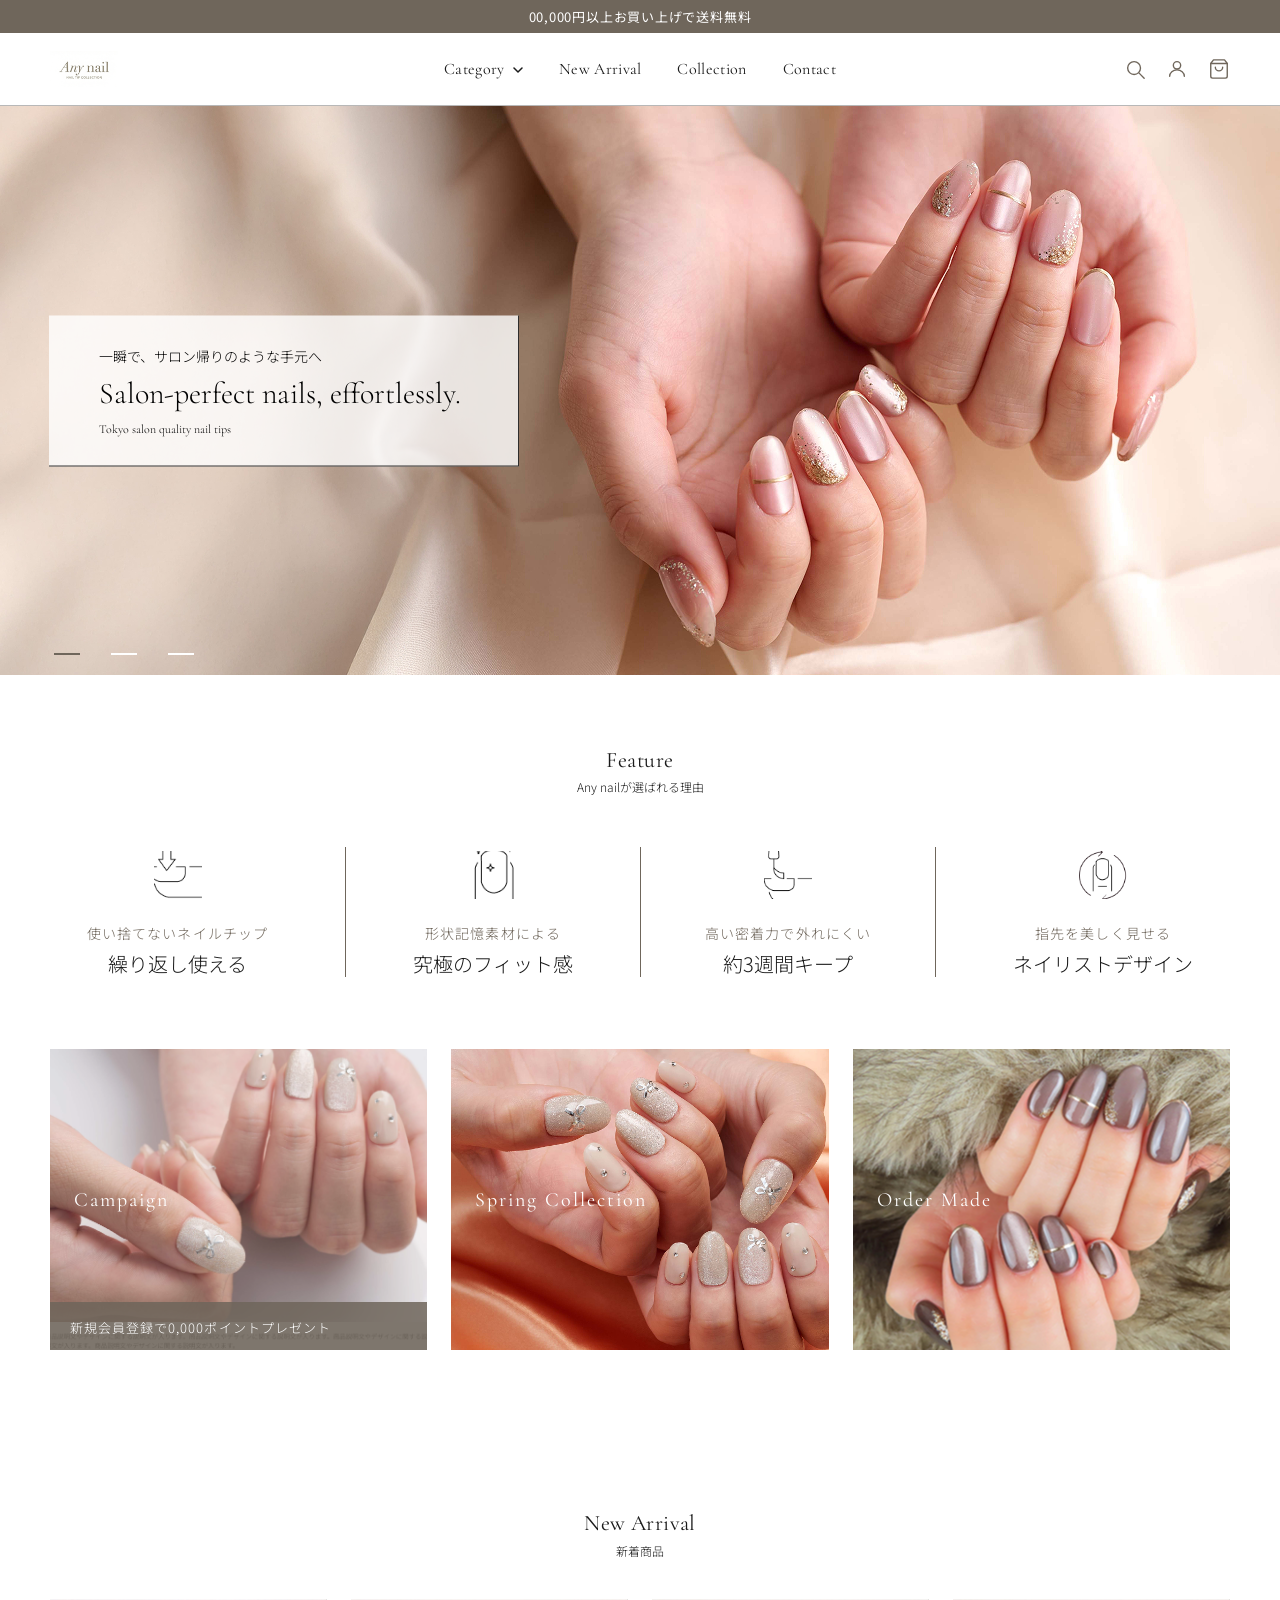
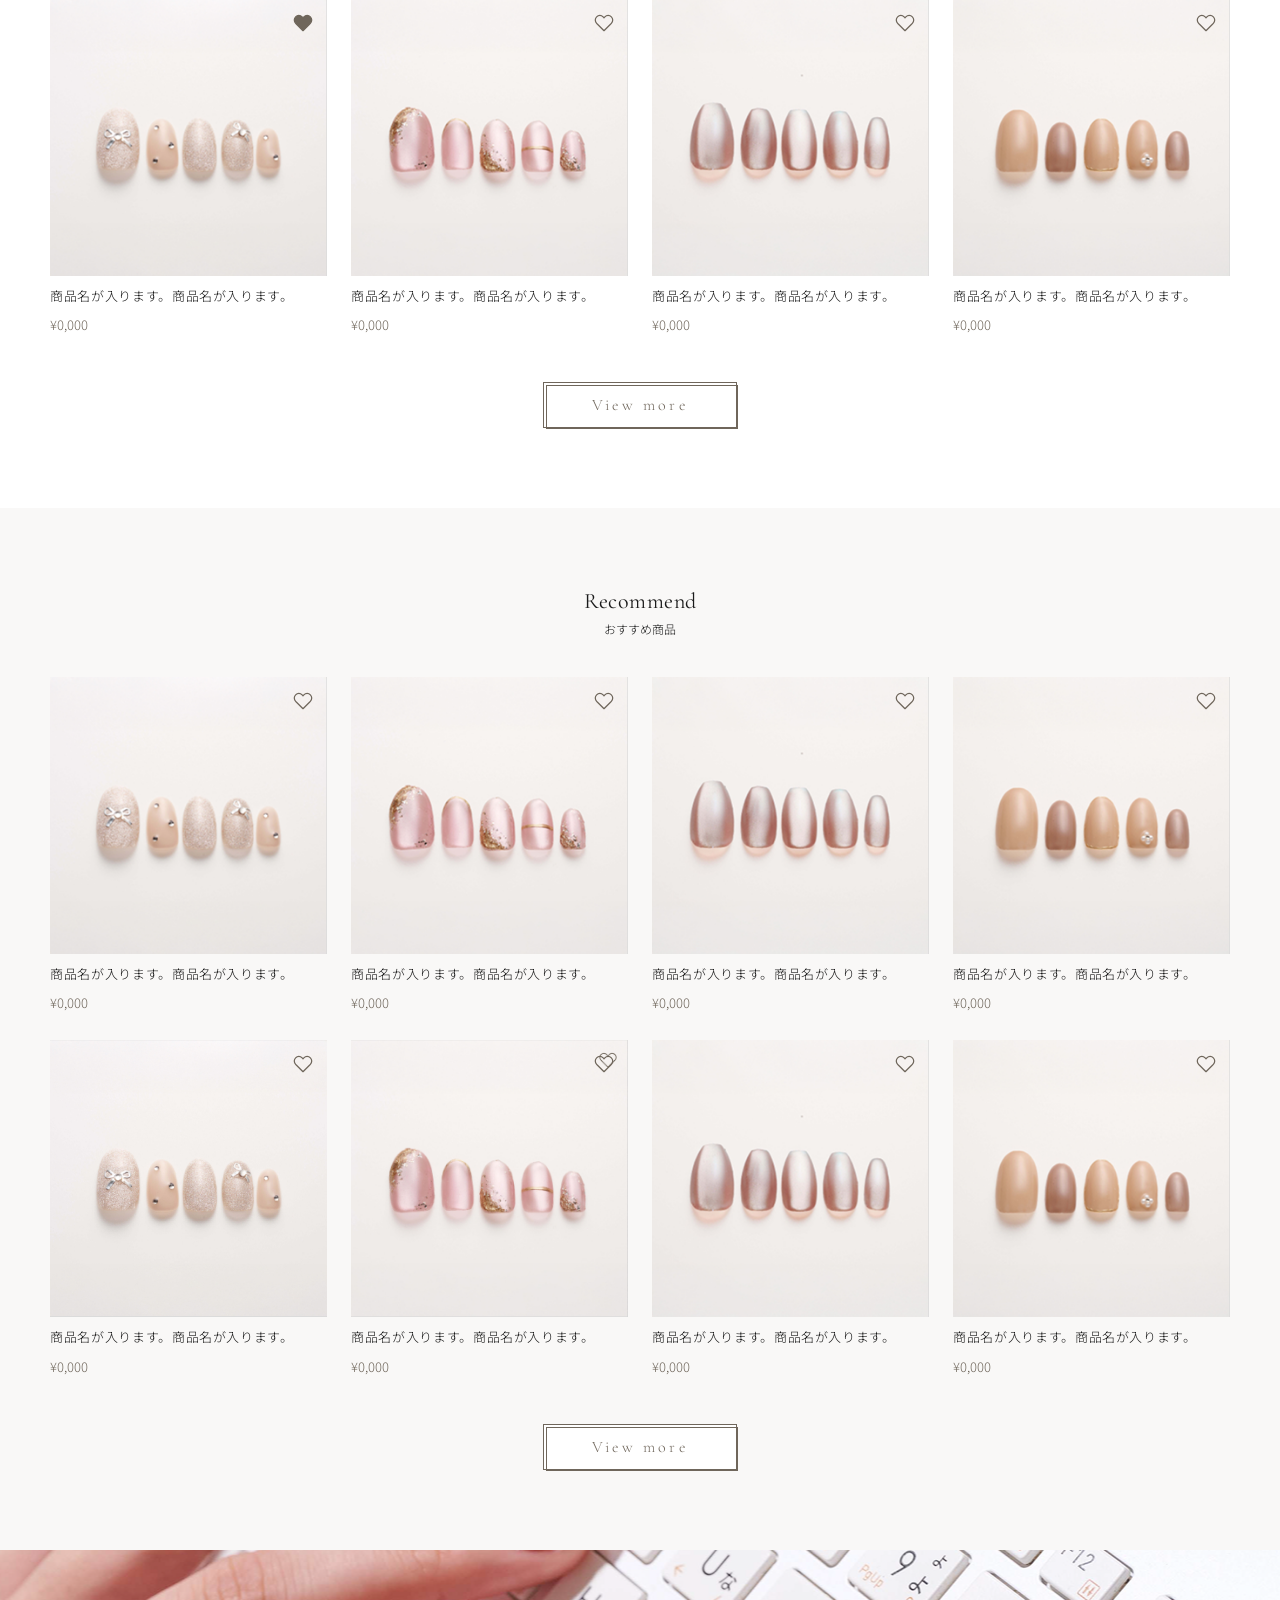
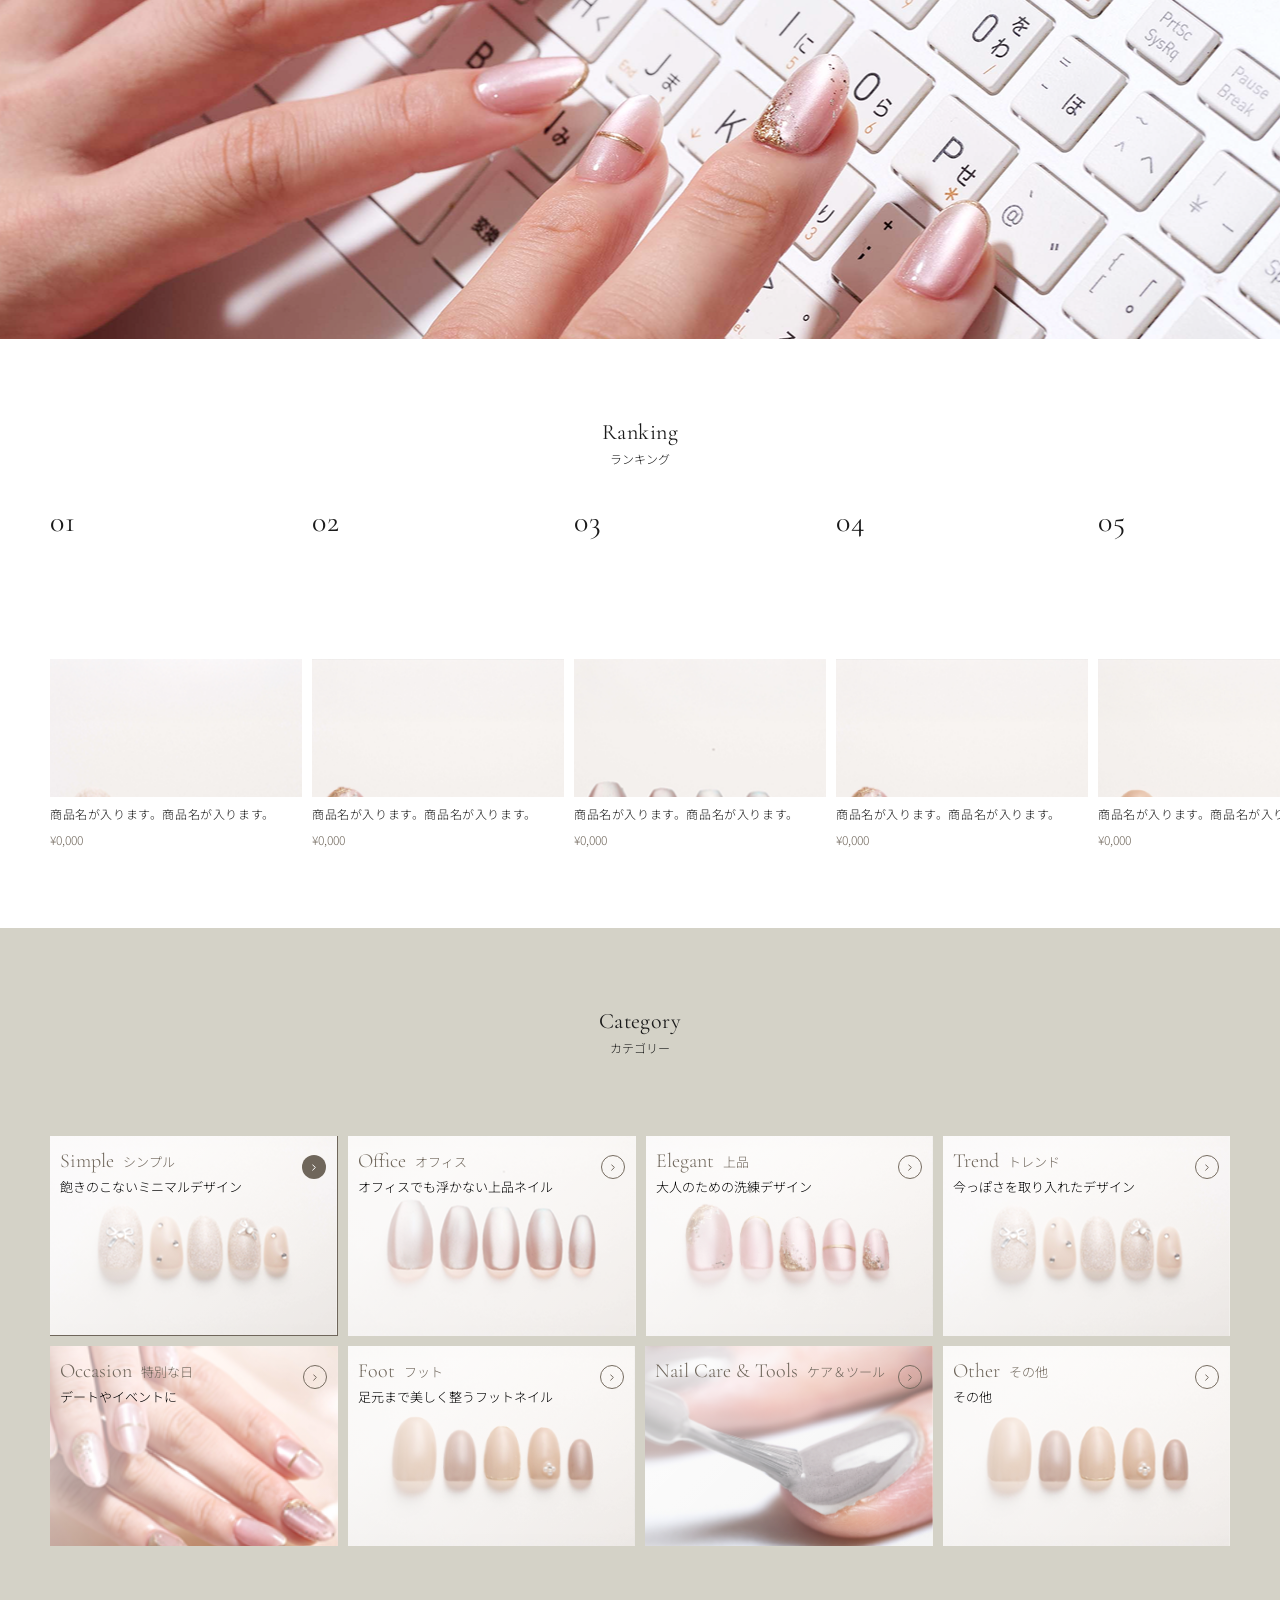
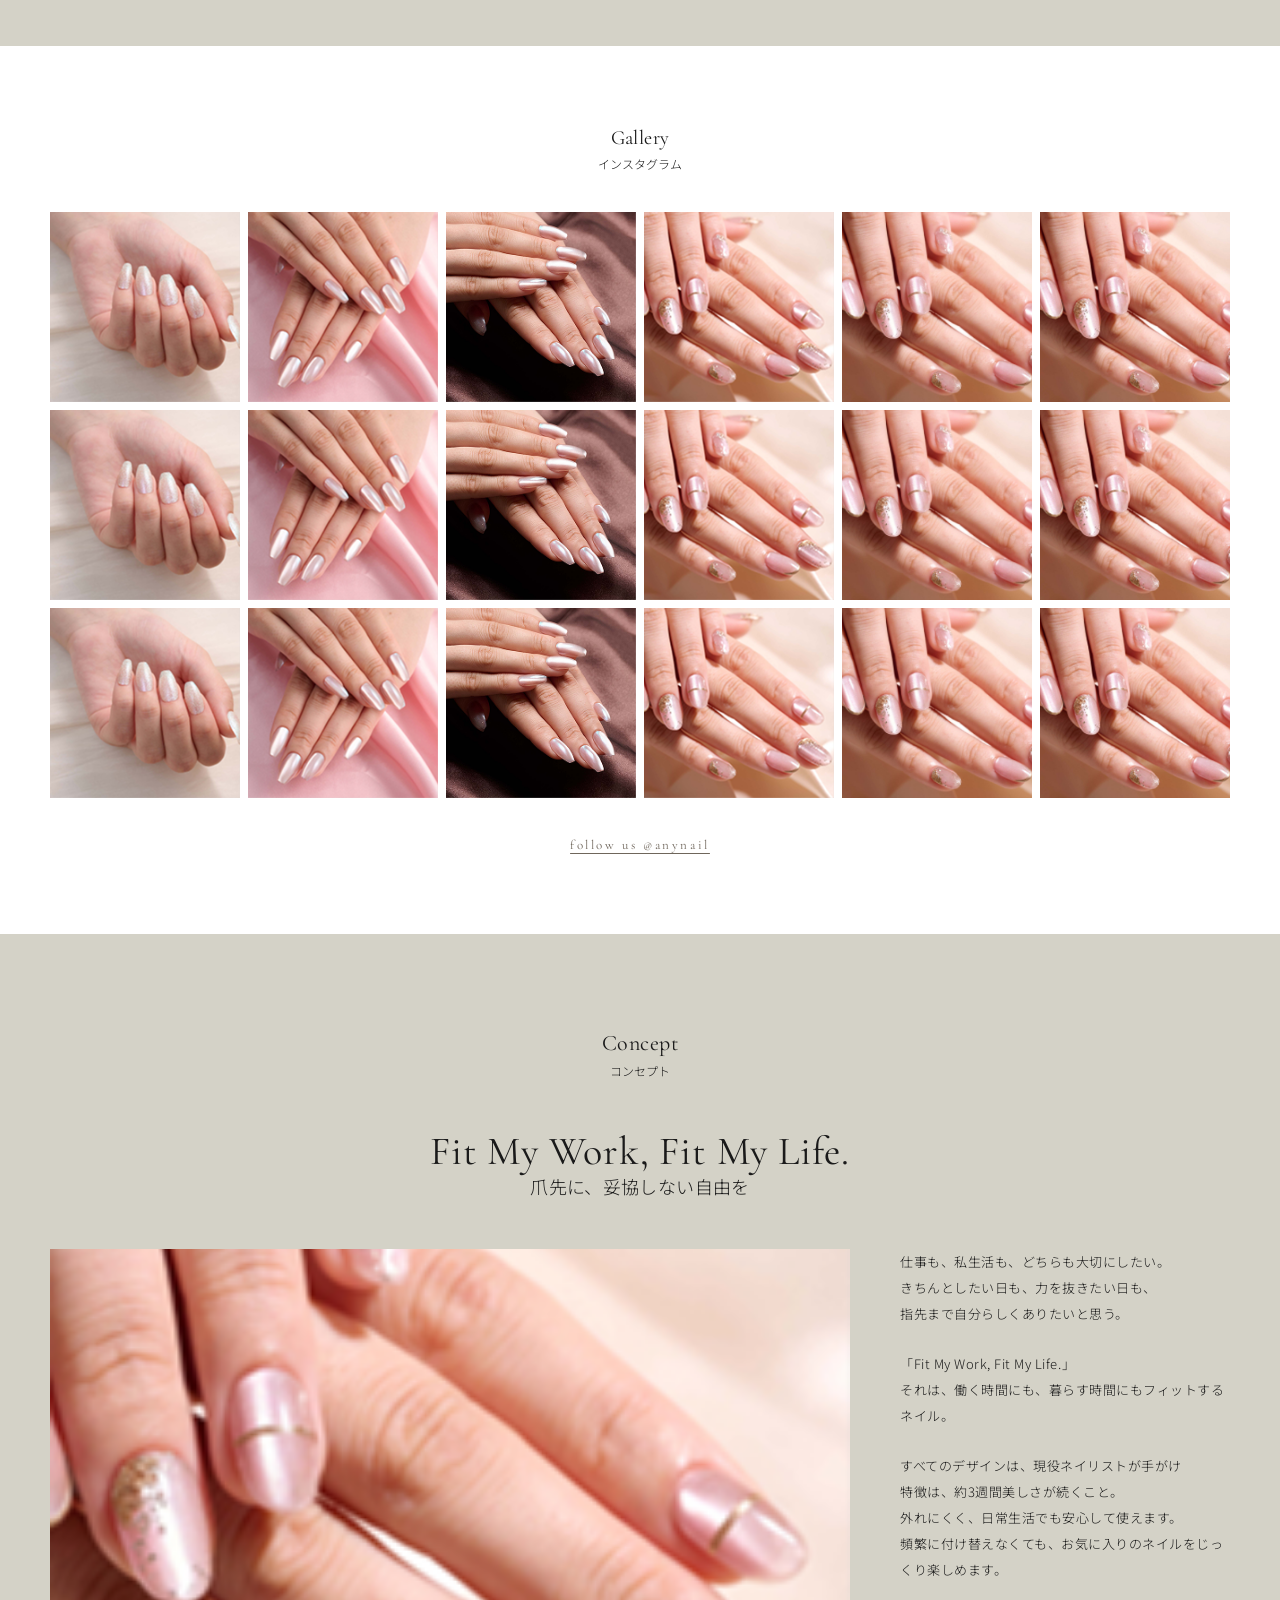
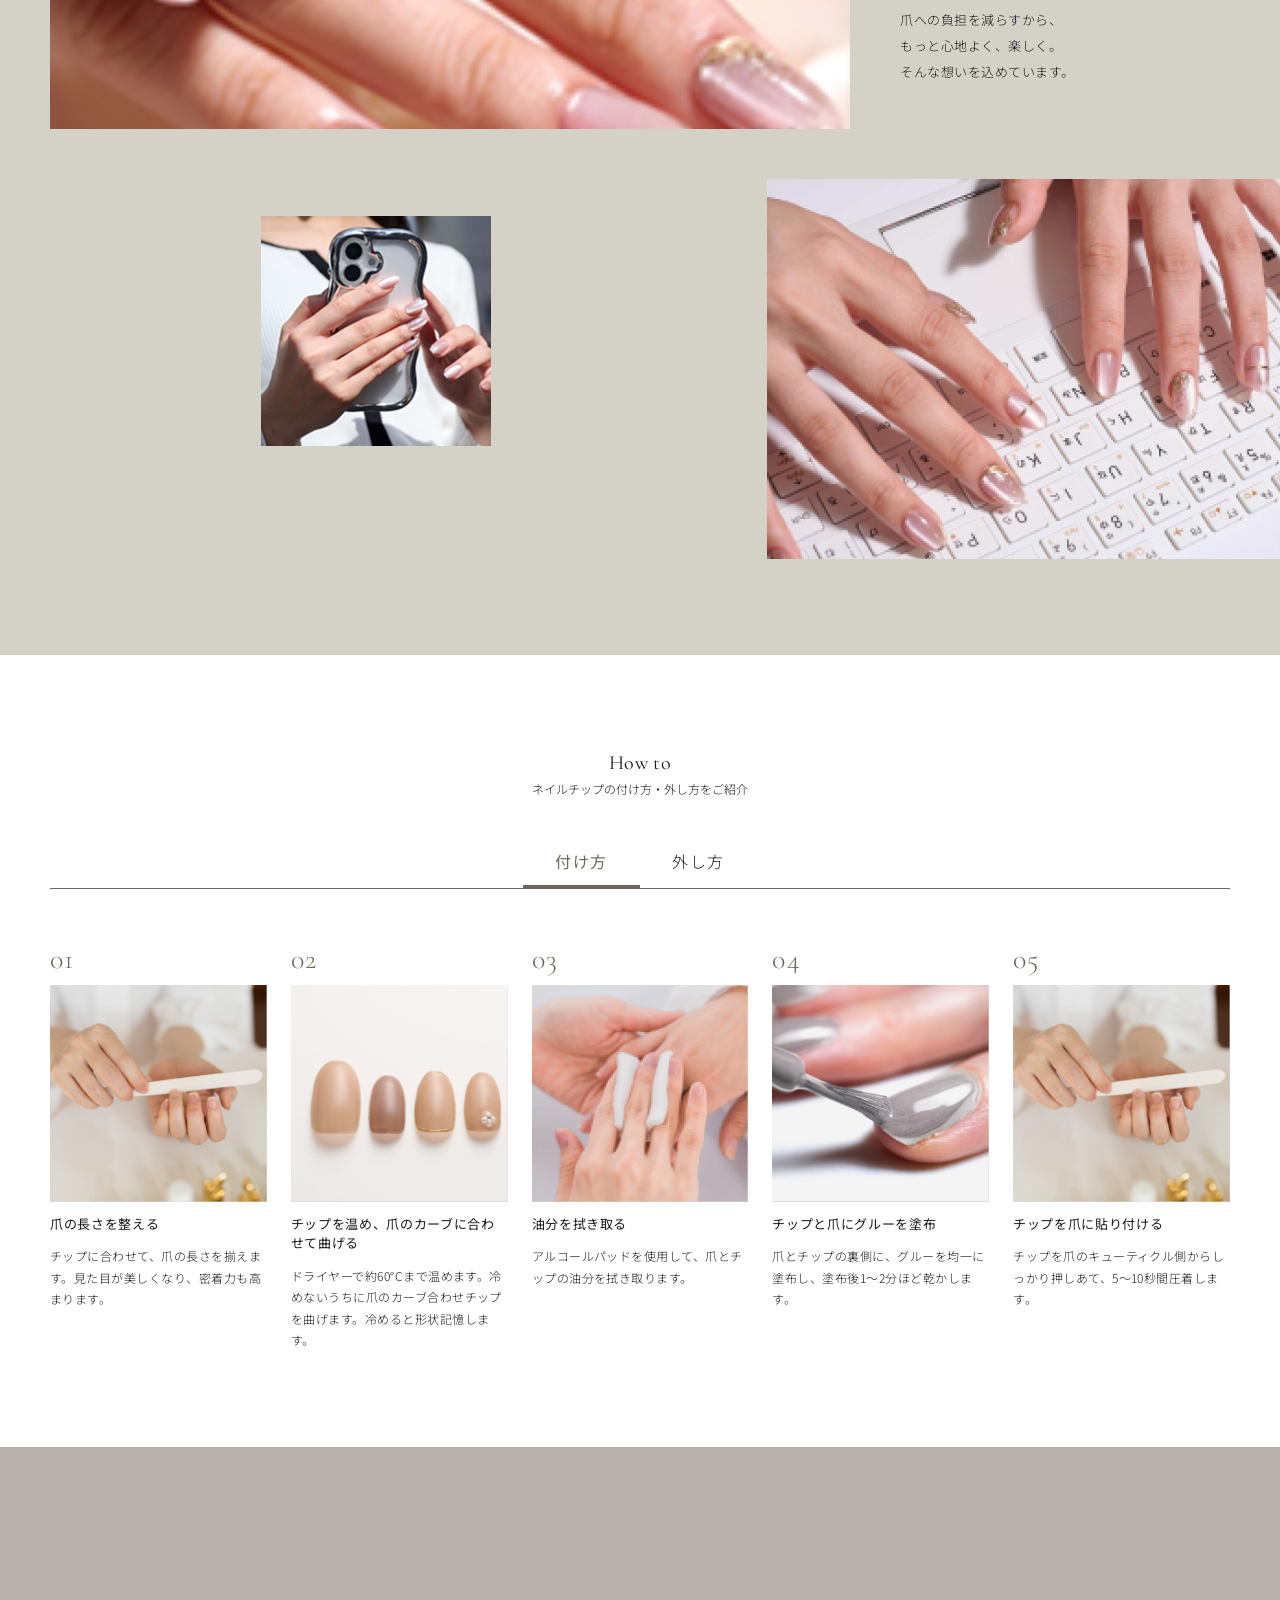
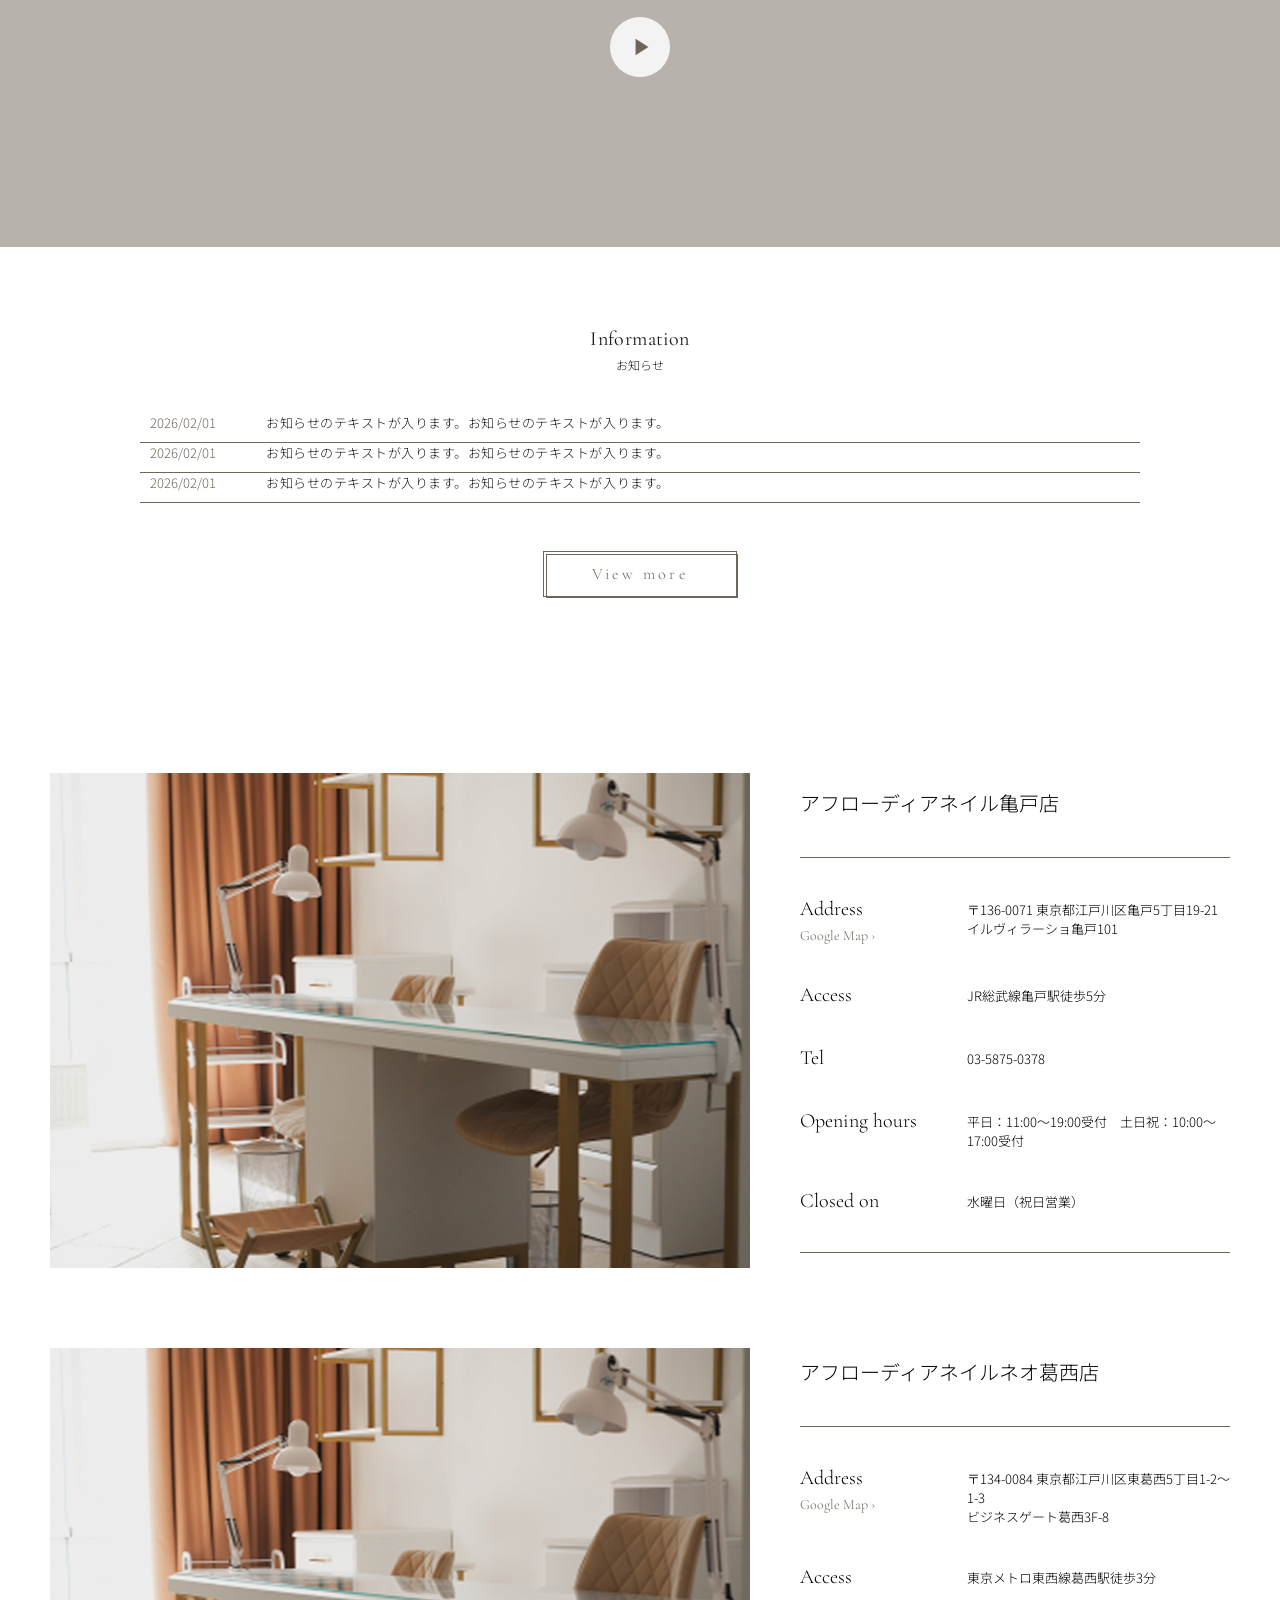
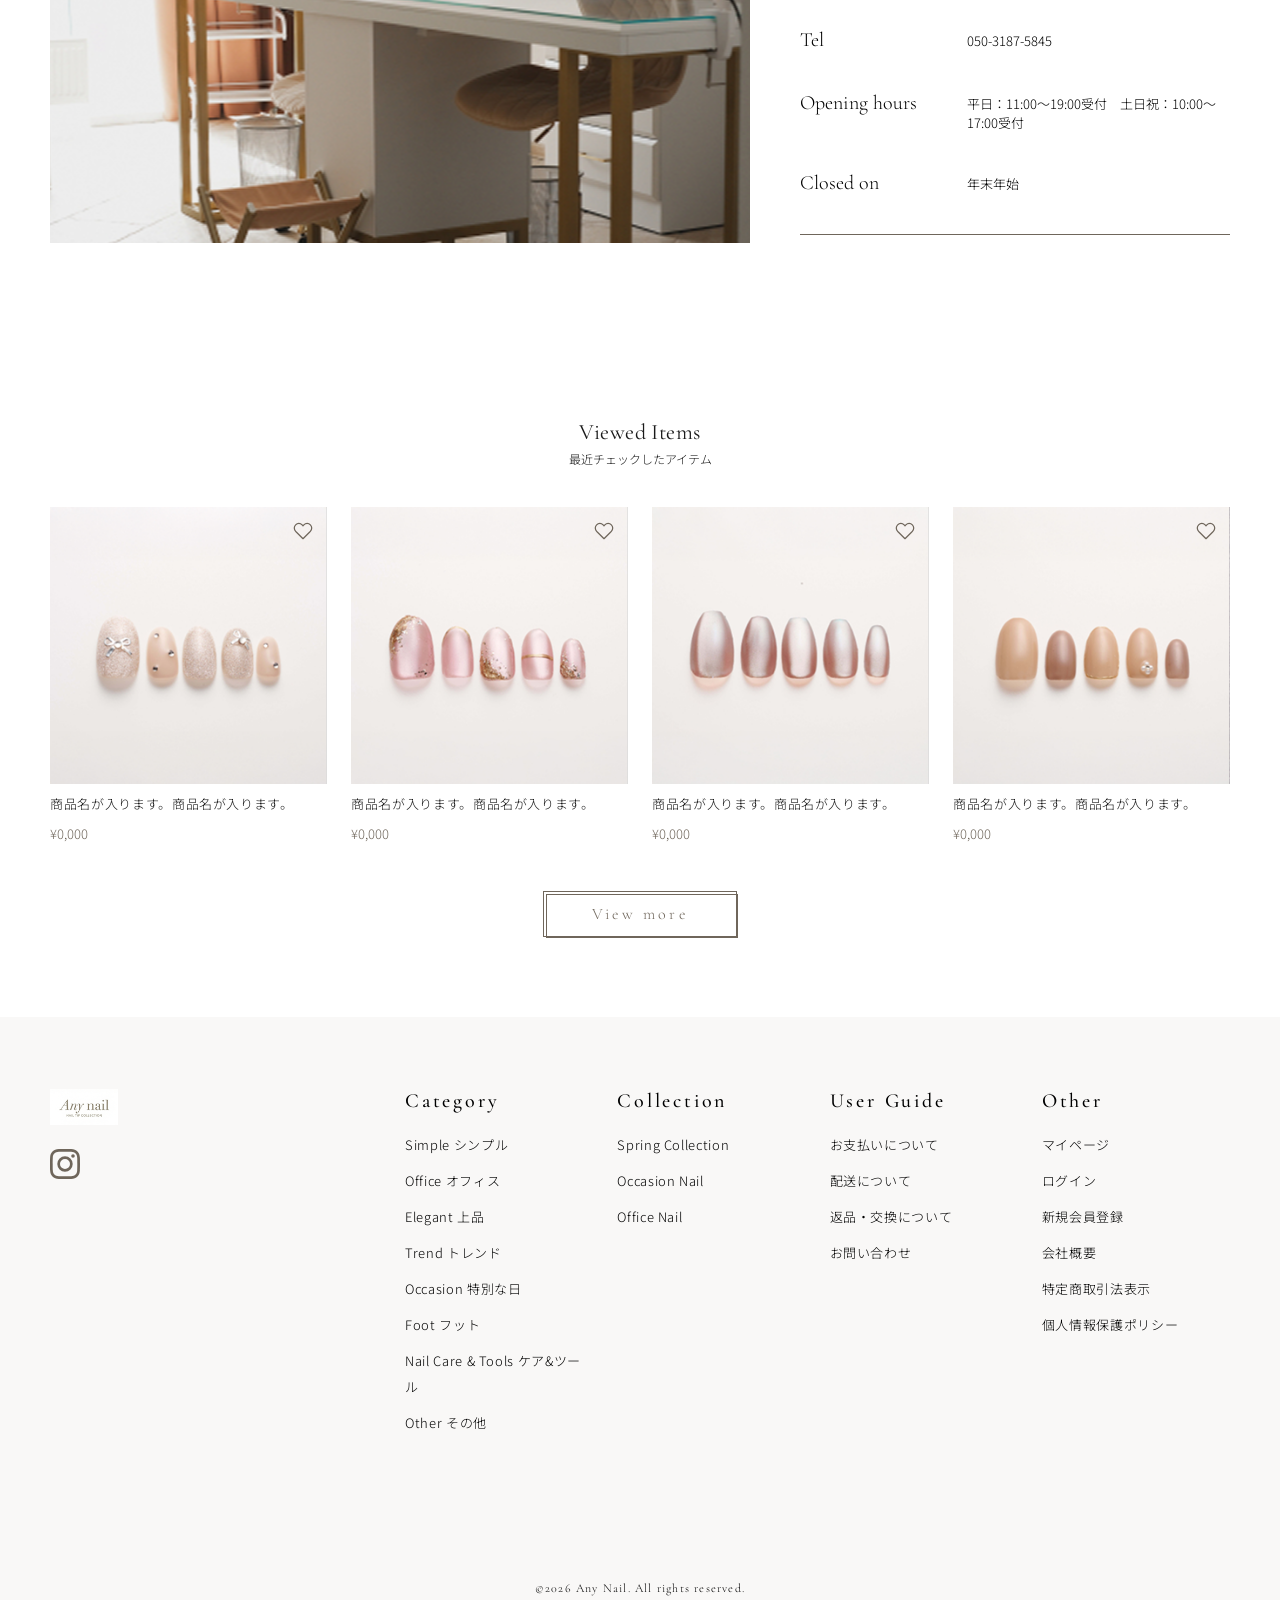
==== commit 036e6a5f: "Revert mobile layout changes Co-Authored-By: Claude Sonnet 4.6 <noreply@anthropic.com>" ====
--- a/index.html
+++ b/index.html
@@ -984,7 +984,7 @@
 
         <nav class="site-footer__nav-grid">
           <div class="site-footer__nav-col">
-            <h3>Category <span class="site-footer__nav-toggle">∧</span></h3>
+            <h3>Category</h3>
             <ul>
               <li><a href="#">Simple シンプル</a></li>
               <li><a href="#">Office オフィス</a></li>
@@ -997,7 +997,7 @@
             </ul>
           </div>
           <div class="site-footer__nav-col">
-            <h3>Collection <span class="site-footer__nav-toggle">∧</span></h3>
+            <h3>Collection</h3>
             <ul>
               <li><a href="#">Spring Collection</a></li>
               <li><a href="#">Occasion Nail</a></li>
@@ -1005,7 +1005,7 @@
             </ul>
           </div>
           <div class="site-footer__nav-col">
-            <h3>User Guide <span class="site-footer__nav-toggle">∧</span></h3>
+            <h3>User Guide</h3>
             <ul>
               <li><a href="#">お支払いについて</a></li>
               <li><a href="#">配送について</a></li>
@@ -1014,7 +1014,7 @@
             </ul>
           </div>
           <div class="site-footer__nav-col">
-            <h3>Other <span class="site-footer__nav-toggle">∧</span></h3>
+            <h3>Other</h3>
             <ul>
               <li><a href="#">マイページ</a></li>
               <li><a href="#">ログイン</a></li>
--- a/style.css
+++ b/style.css
@@ -2262,8 +2262,6 @@
   }
 
   .hero__en { font-size: 22px; }
-  .hero__jp { font-size: 12px; }
-  .hero__sub { font-size: 11px; }
 
   .hero__indicators.swiper-pagination {
     left: 20px;
@@ -2271,38 +2269,18 @@
 
   /* Feature */
   .feature__grid {
-    grid-template-columns: 1fr;
-    gap: 0;
+    grid-template-columns: repeat(2, 1fr);
+    gap: 32px;
   }
 
   .feature__item {
-    flex-direction: row;
-    align-items: center;
-    text-align: left;
-    gap: 24px;
-    padding: 24px 0;
     border-left: none;
-    border-right: none;
-    border-bottom: 0.5px solid var(--border);
-  }
-
-  .feature__item:first-child {
-    padding-left: 0;
-  }
-
-  .feature__item:last-child {
-    padding-right: 0;
-    border-bottom: none;
+    padding: 0 16px;
   }
 
   .feature__item:nth-child(odd) {
-    border-right: none;
-  }
-
-  .feature__icon {
-    flex: 0 0 72px;
-    height: 72px;
-    margin-bottom: 0;
+    border-right: 1px solid var(--brown);
+    padding-right: 16px;
   }
 
   /* Campaign */
@@ -2335,62 +2313,30 @@
   }
 
   .category-row {
-    flex-direction: column;
-    gap: 10px;
+    flex-wrap: wrap;
   }
 
   .category-card {
-    flex: none;
-    width: 100%;
-    height: 170px;
-  }
-
-  .category-card::before {
-    background: linear-gradient(180deg, rgba(255,255,255,0.75) 0%, rgba(255,255,255,0) 60%);
+    flex: 0 0 calc(50% - 5px);
+    height: 120px;
   }
 
   .category-card__info {
-    top: 16px;
-    bottom: auto;
-    left: 16px;
-    right: 50px;
-  }
-
-  .category-card__arrow {
-    top: 50%;
-    transform: translateY(-50%);
-    bottom: auto;
-    right: 16px;
+    right: 44px;
   }
 
   .category-card__en {
     font-size: 15px;
   }
 
-  .category-card__en-sub {
-    font-size: 12px;
-  }
-
-  .category-card__jp {
-    font-size: 12px;
-  }
-
   /* Concept */
-  .concept__inner {
-    gap: 32px;
-  }
-
   .concept__main-row {
     flex-direction: column;
-    gap: 24px;
+    gap: 32px;
   }
 
   .concept__images {
     flex: none;
-    width: 100%;
-  }
-
-  .concept__text-block {
     width: 100%;
   }
 
@@ -2443,22 +2389,6 @@
     width: 100%;
   }
 
-  .shop-info__details {
-    gap: 20px;
-  }
-
-  .shop-info__row {
-    gap: 16px;
-  }
-
-  .shop-info__label-wrap {
-    min-width: 100px;
-  }
-
-  .shop-info__label {
-    font-size: 15px;
-  }
-
   /* Product main */
   .product-main__inner {
     grid-template-columns: 1fr;
@@ -2493,44 +2423,8 @@
   }
 
   .site-footer__nav-grid {
-    grid-template-columns: 1fr;
-    gap: 0;
-  }
-
-  .site-footer__nav-col {
-    border-top: 0.5px solid var(--border);
-  }
-
-  .site-footer__nav-col h3 {
-    display: flex;
-    justify-content: space-between;
-    align-items: center;
-    cursor: pointer;
-    padding: 16px 0;
-    margin-bottom: 0;
-    font-size: 16px;
-    user-select: none;
-  }
-
-  .site-footer__nav-toggle {
-    font-family: var(--font-en);
-    font-size: 18px;
-    font-weight: 300;
-    transition: transform 0.2s ease;
-    display: inline-block;
-  }
-
-  .site-footer__nav-col.is-open .site-footer__nav-toggle {
-    transform: rotate(180deg);
-  }
-
-  .site-footer__nav-col ul {
-    display: none;
-    padding-bottom: 16px;
-  }
-
-  .site-footer__nav-col.is-open ul {
-    display: block;
+    grid-template-columns: repeat(2, 1fr);
+    gap: 32px 16px;
   }
 
   /* Section headings */
@@ -2570,7 +2464,9 @@
     gap: 4px;
   }
 
-  /* (footer nav already 1-column from 768px breakpoint) */
+  .site-footer__nav-grid {
+    grid-template-columns: 1fr 1fr;
+  }
 
   .product-share {
     flex-wrap: wrap;
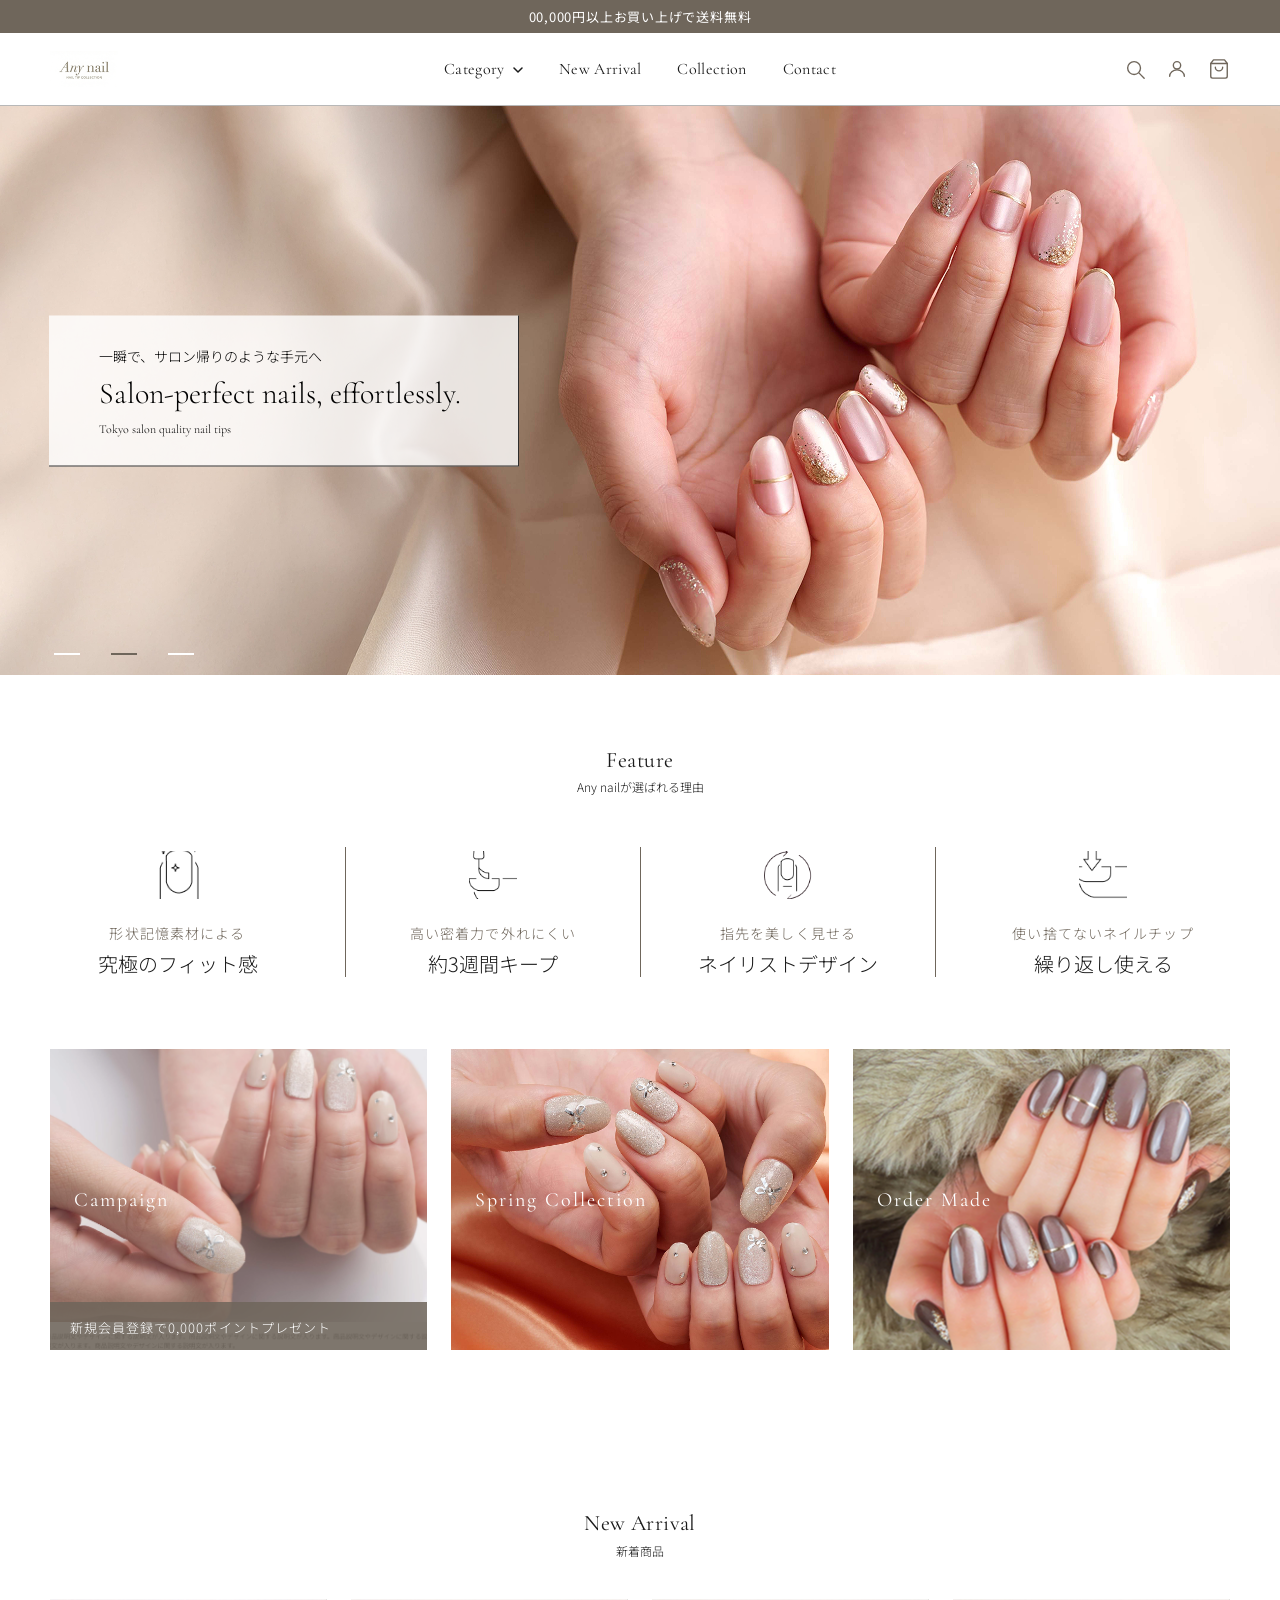
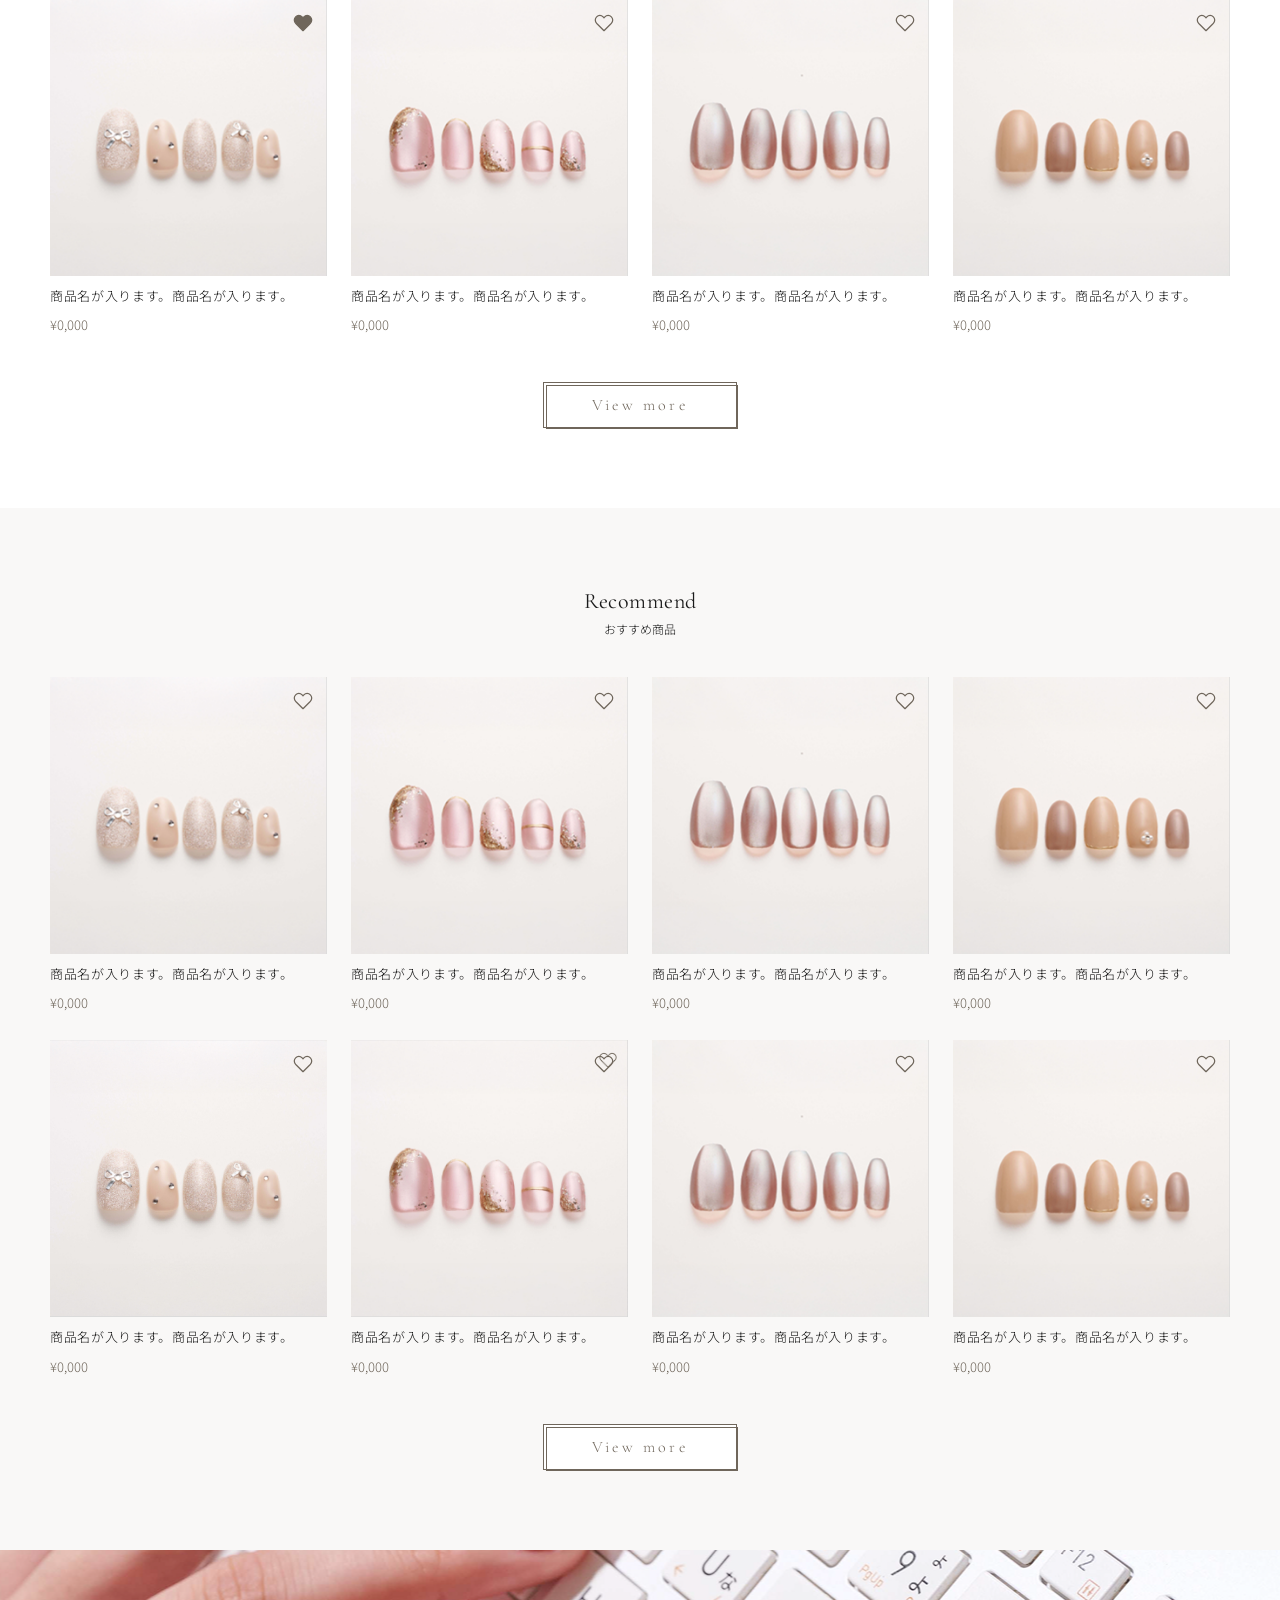
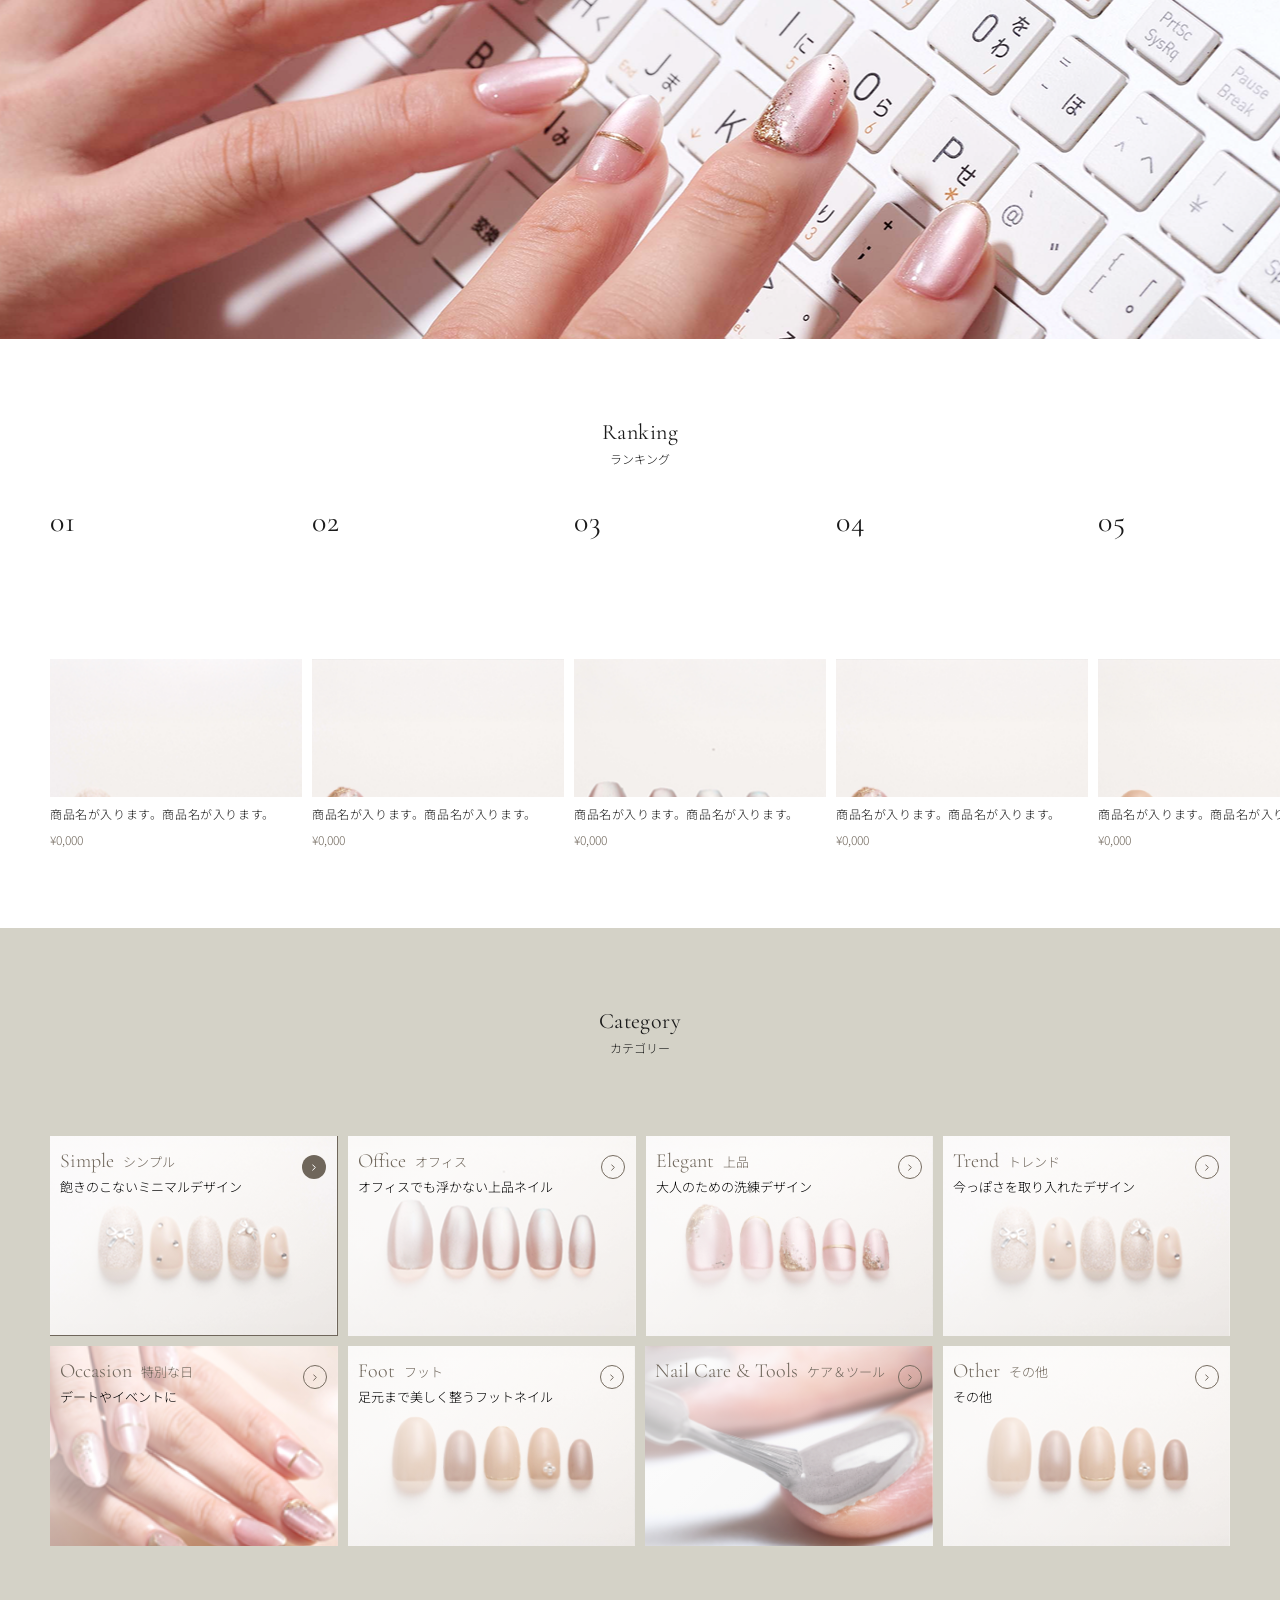
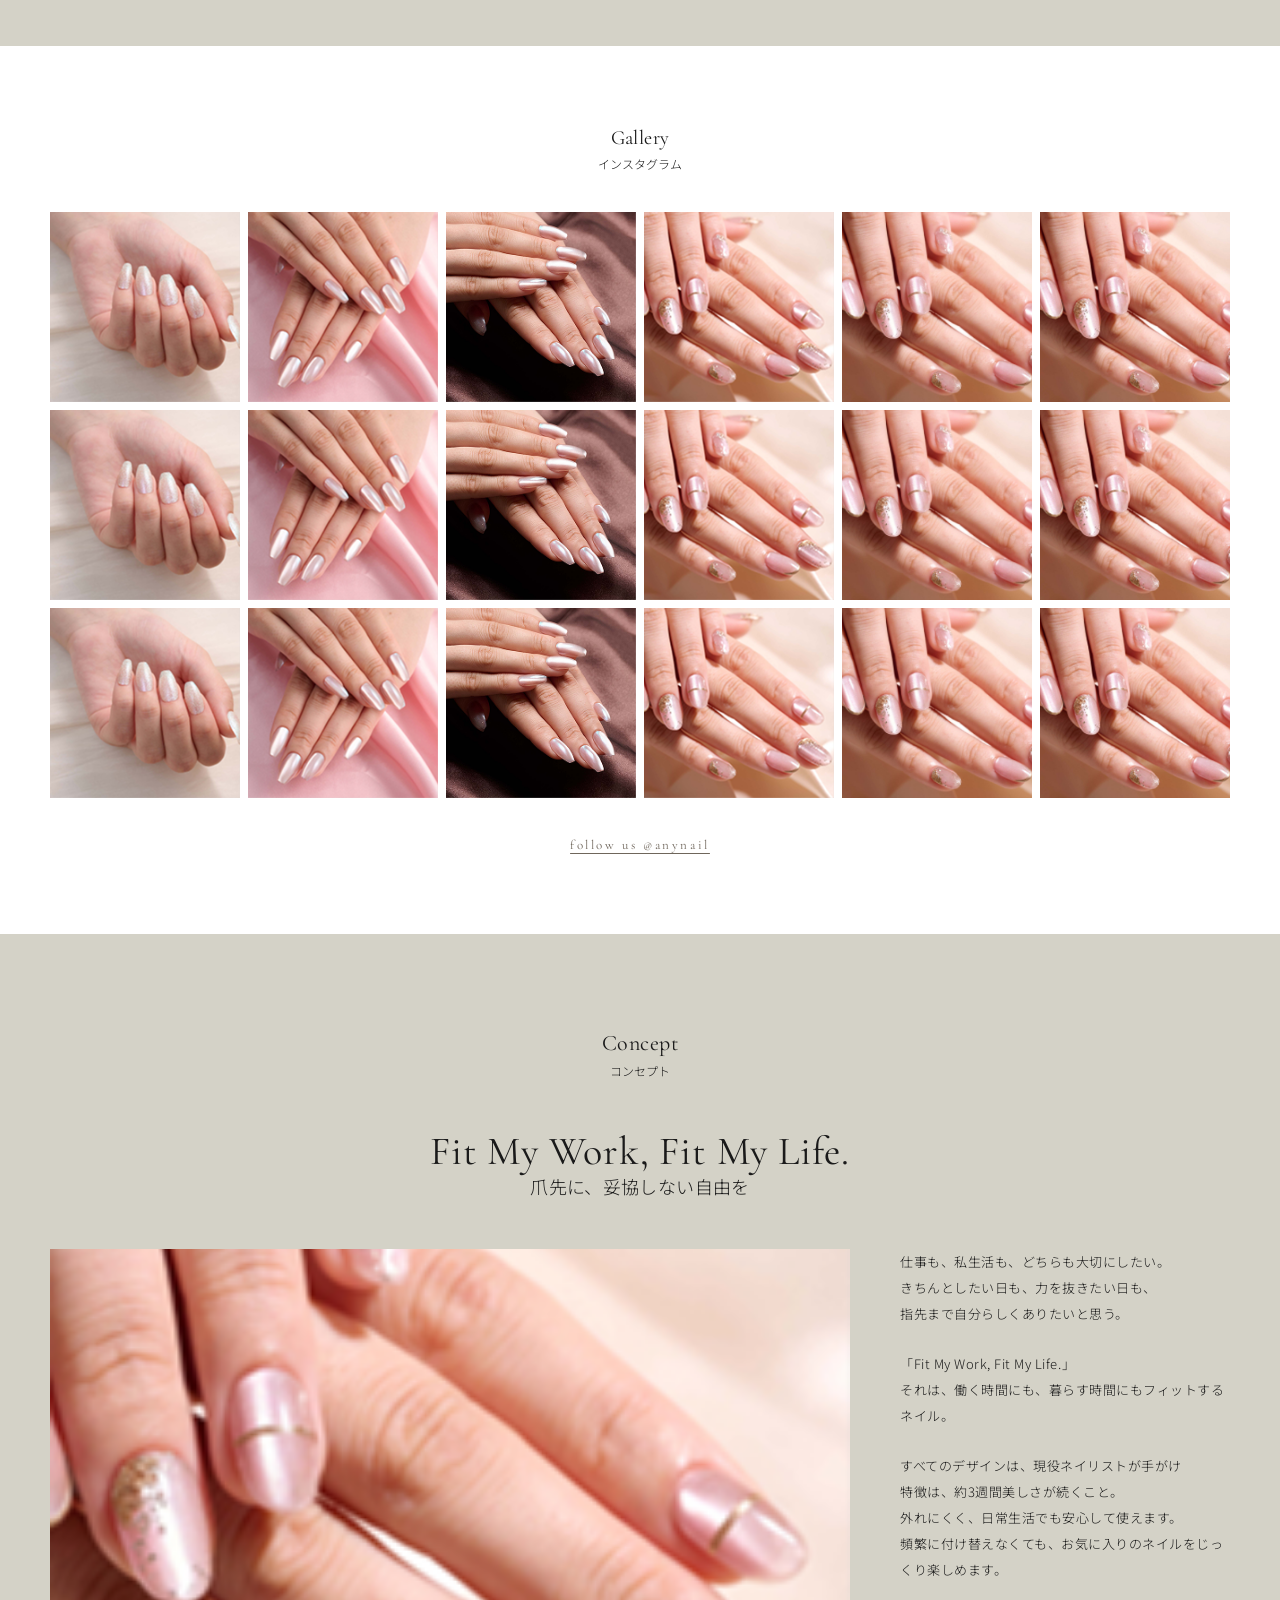
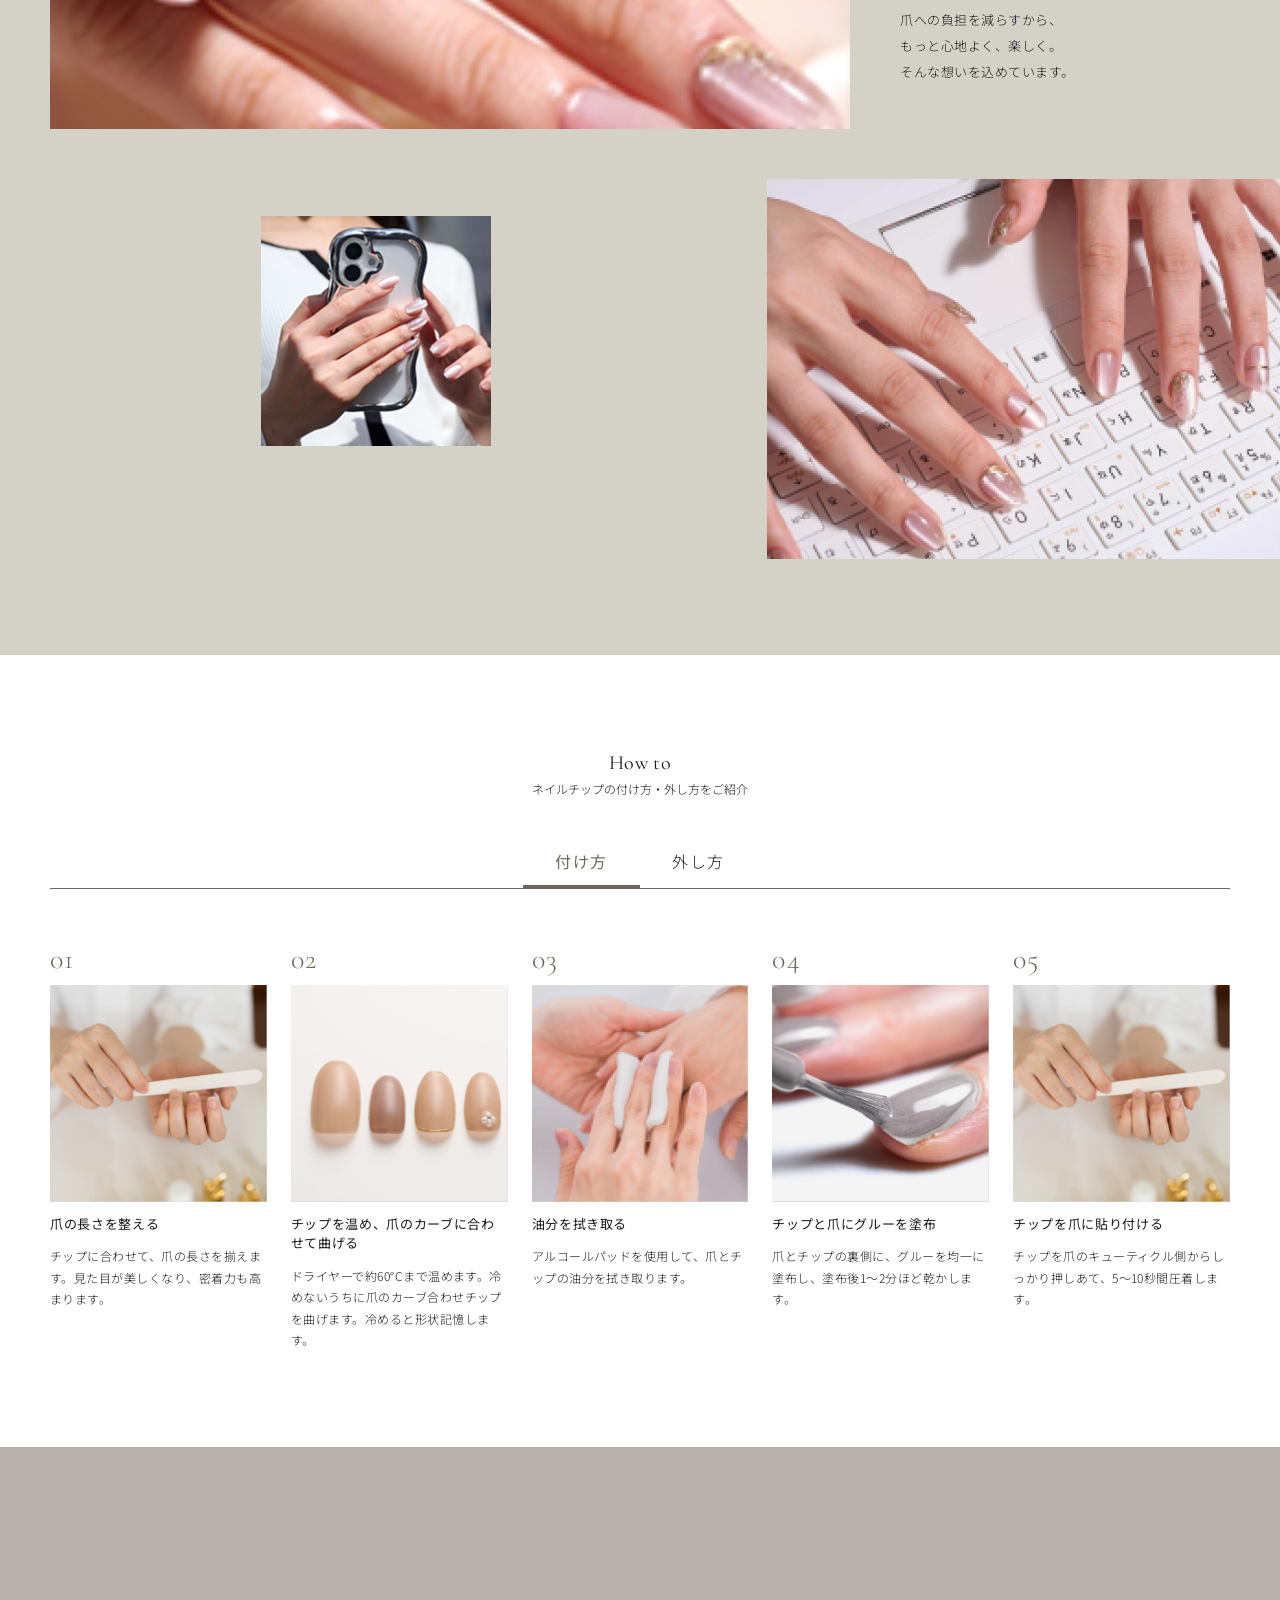
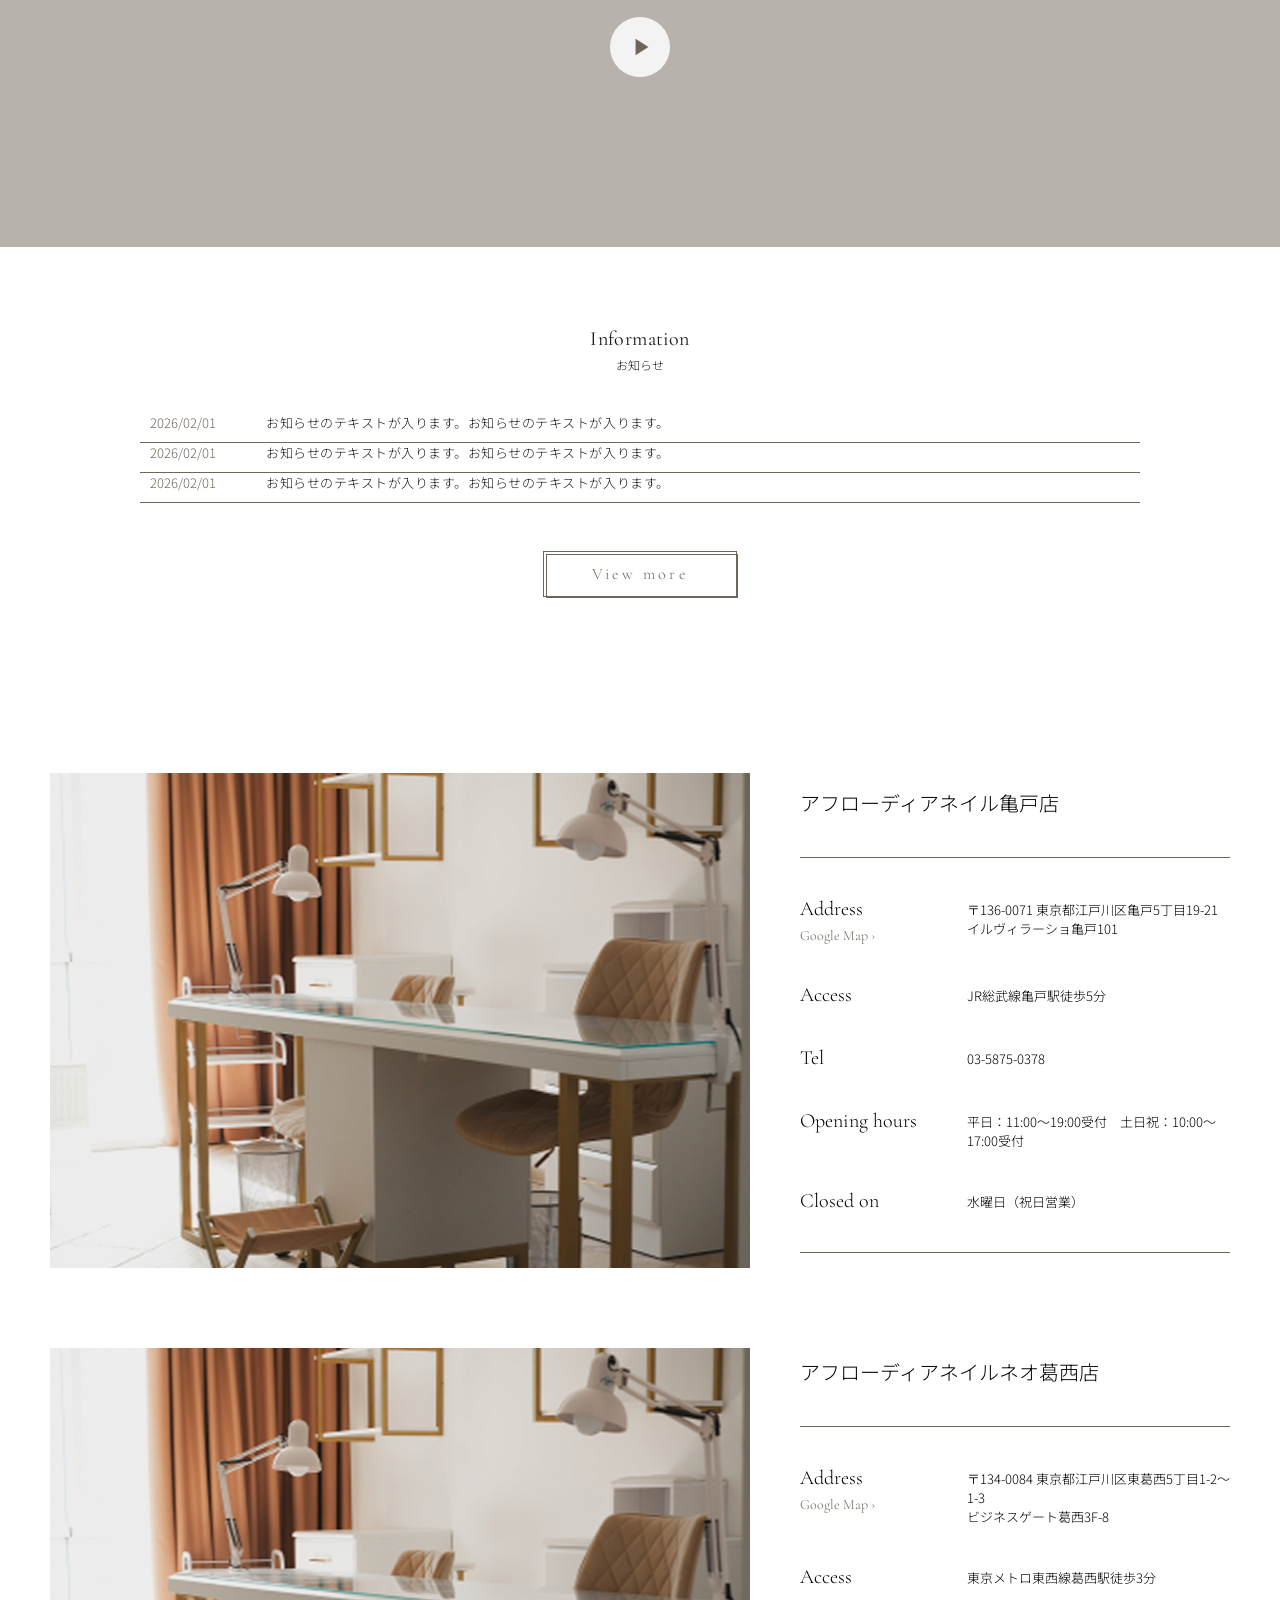
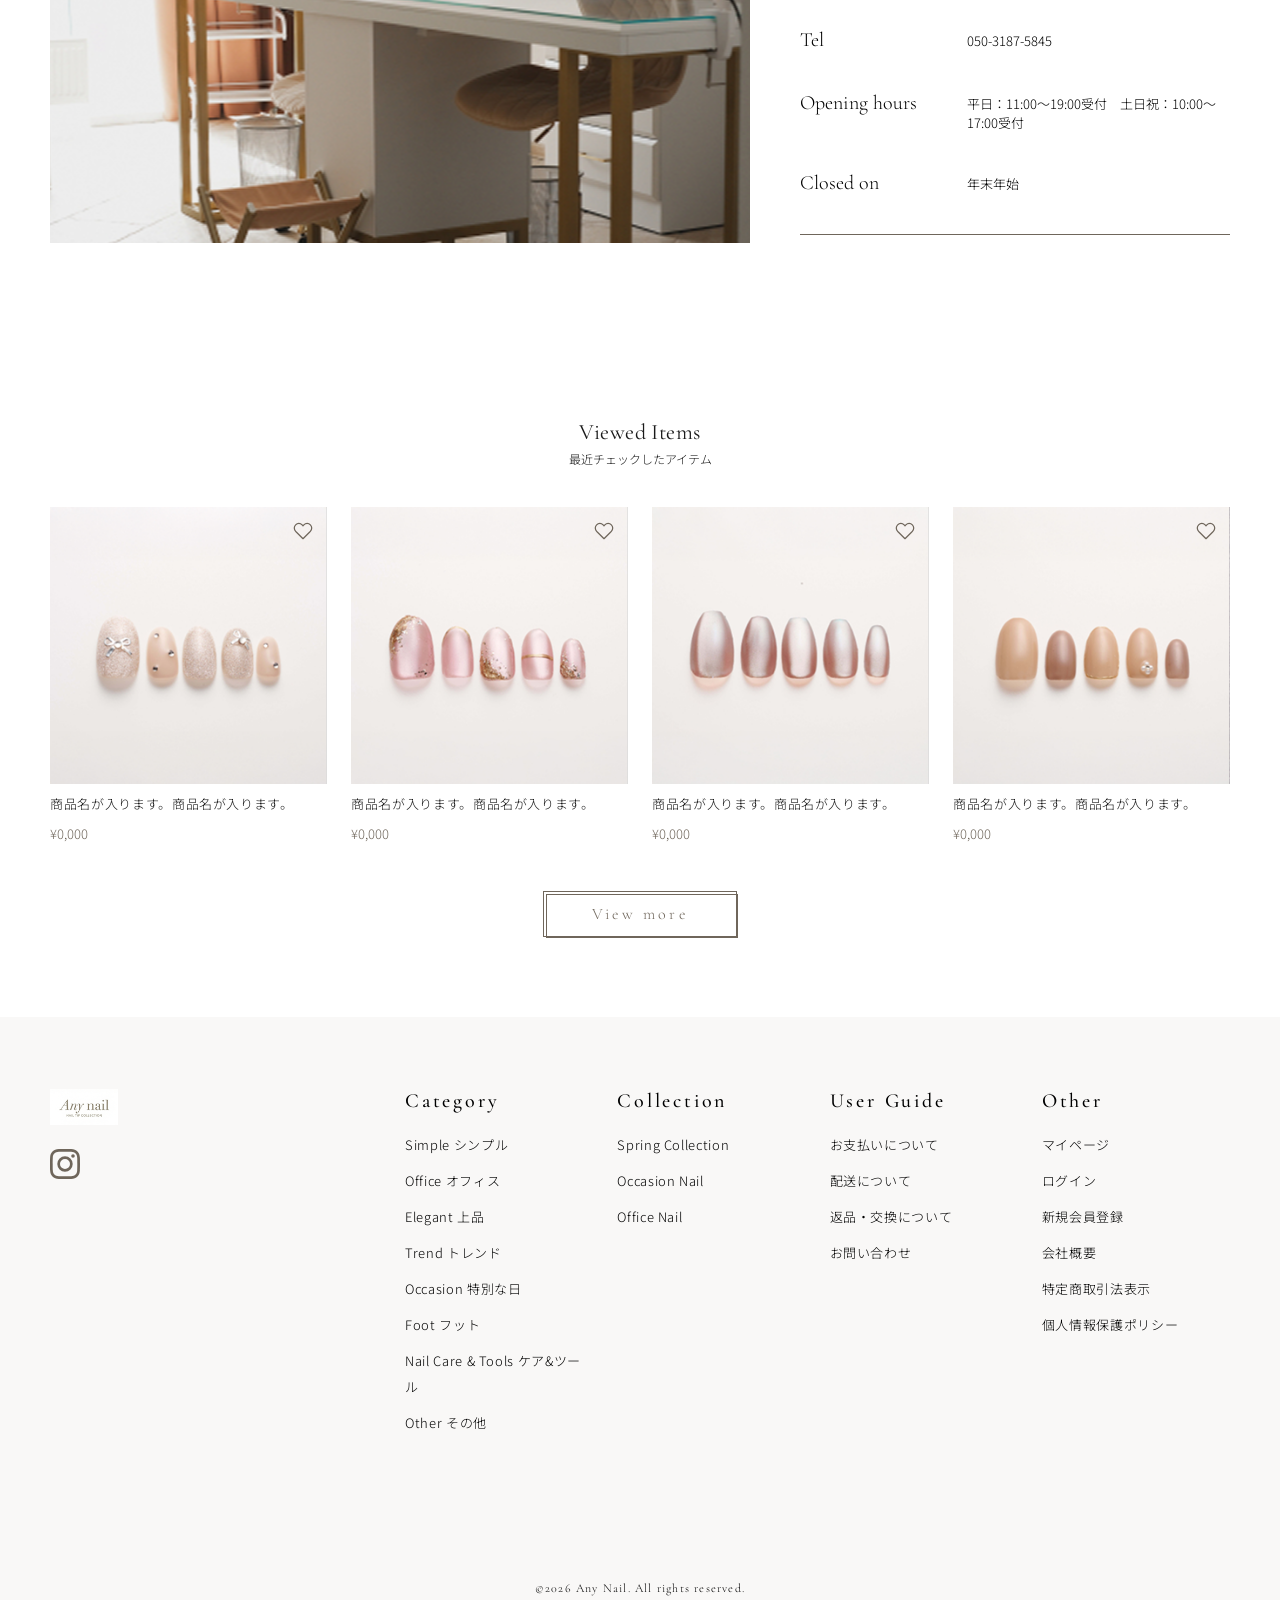
==== commit 073ef568: "Fix feature section: reorder items and apply mobile row layout - Reorder: Feature 2,3,4,1 to match d" ====
--- a/index.html
+++ b/index.html
@@ -149,14 +149,6 @@
 
           <div class="feature__item">
             <div class="feature__icon">
-              <img src="images/top/5 - Feature 1.png" alt="">
-            </div>
-            <p class="feature__sub">使い捨てないネイルチップ</p>
-            <p class="feature__main">繰り返し使える</p>
-          </div>
-
-          <div class="feature__item">
-            <div class="feature__icon">
               <img src="images/top/6 - Feature 2.png" alt="">
             </div>
             <p class="feature__sub">形状記憶素材による</p>
@@ -177,6 +169,14 @@
             </div>
             <p class="feature__sub">指先を美しく見せる</p>
             <p class="feature__main">ネイリストデザイン</p>
+          </div>
+
+          <div class="feature__item">
+            <div class="feature__icon">
+              <img src="images/top/5 - Feature 1.png" alt="">
+            </div>
+            <p class="feature__sub">使い捨てないネイルチップ</p>
+            <p class="feature__main">繰り返し使える</p>
           </div>
 
         </div>
--- a/style.css
+++ b/style.css
@@ -2256,9 +2256,9 @@
   }
 
   .hero__text {
-    left: 20px;
-    width: calc(100% - 40px);
-    padding: 20px 24px;
+    left: 24px;
+    width: calc(100% - 48px);
+    padding: 20px 28px;
   }
 
   .hero__en { font-size: 22px; }
@@ -2269,18 +2269,42 @@
 
   /* Feature */
   .feature__grid {
-    grid-template-columns: repeat(2, 1fr);
-    gap: 32px;
+    grid-template-columns: 1fr;
+    gap: 0;
   }
 
   .feature__item {
+    flex-direction: row;
+    align-items: center;
+    text-align: left;
+    gap: 24px;
+    padding: 28px 0;
     border-left: none;
-    padding: 0 16px;
+    border-right: none;
+    border-bottom: 0.5px solid var(--border);
+  }
+
+  .feature__item:first-child {
+    padding-left: 0;
+  }
+
+  .feature__item:last-child {
+    border-bottom: none;
   }
 
   .feature__item:nth-child(odd) {
-    border-right: 1px solid var(--brown);
-    padding-right: 16px;
+    border-right: none;
+  }
+
+  .feature__icon {
+    flex: 0 0 90px;
+    height: 90px;
+    margin-bottom: 0;
+  }
+
+  .feature__icon img {
+    width: 90px;
+    height: 90px;
   }
 
   /* Campaign */
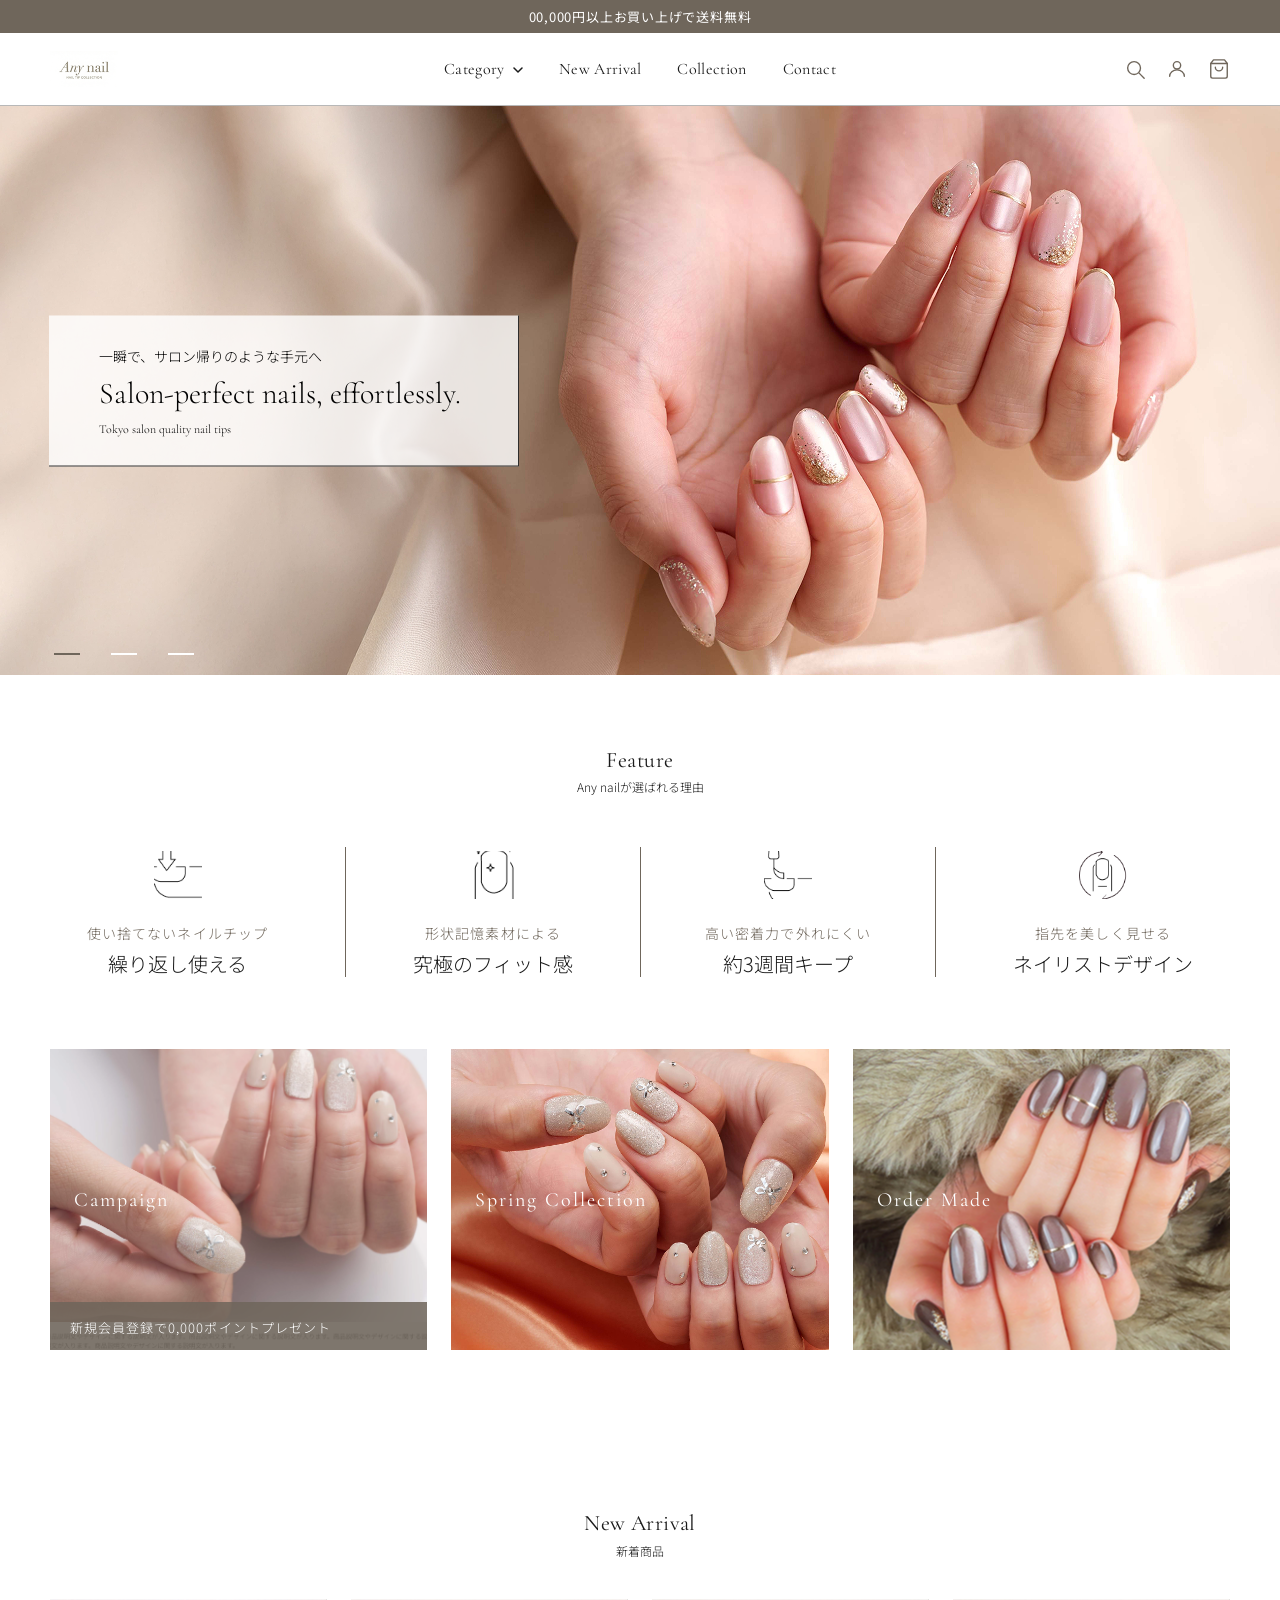
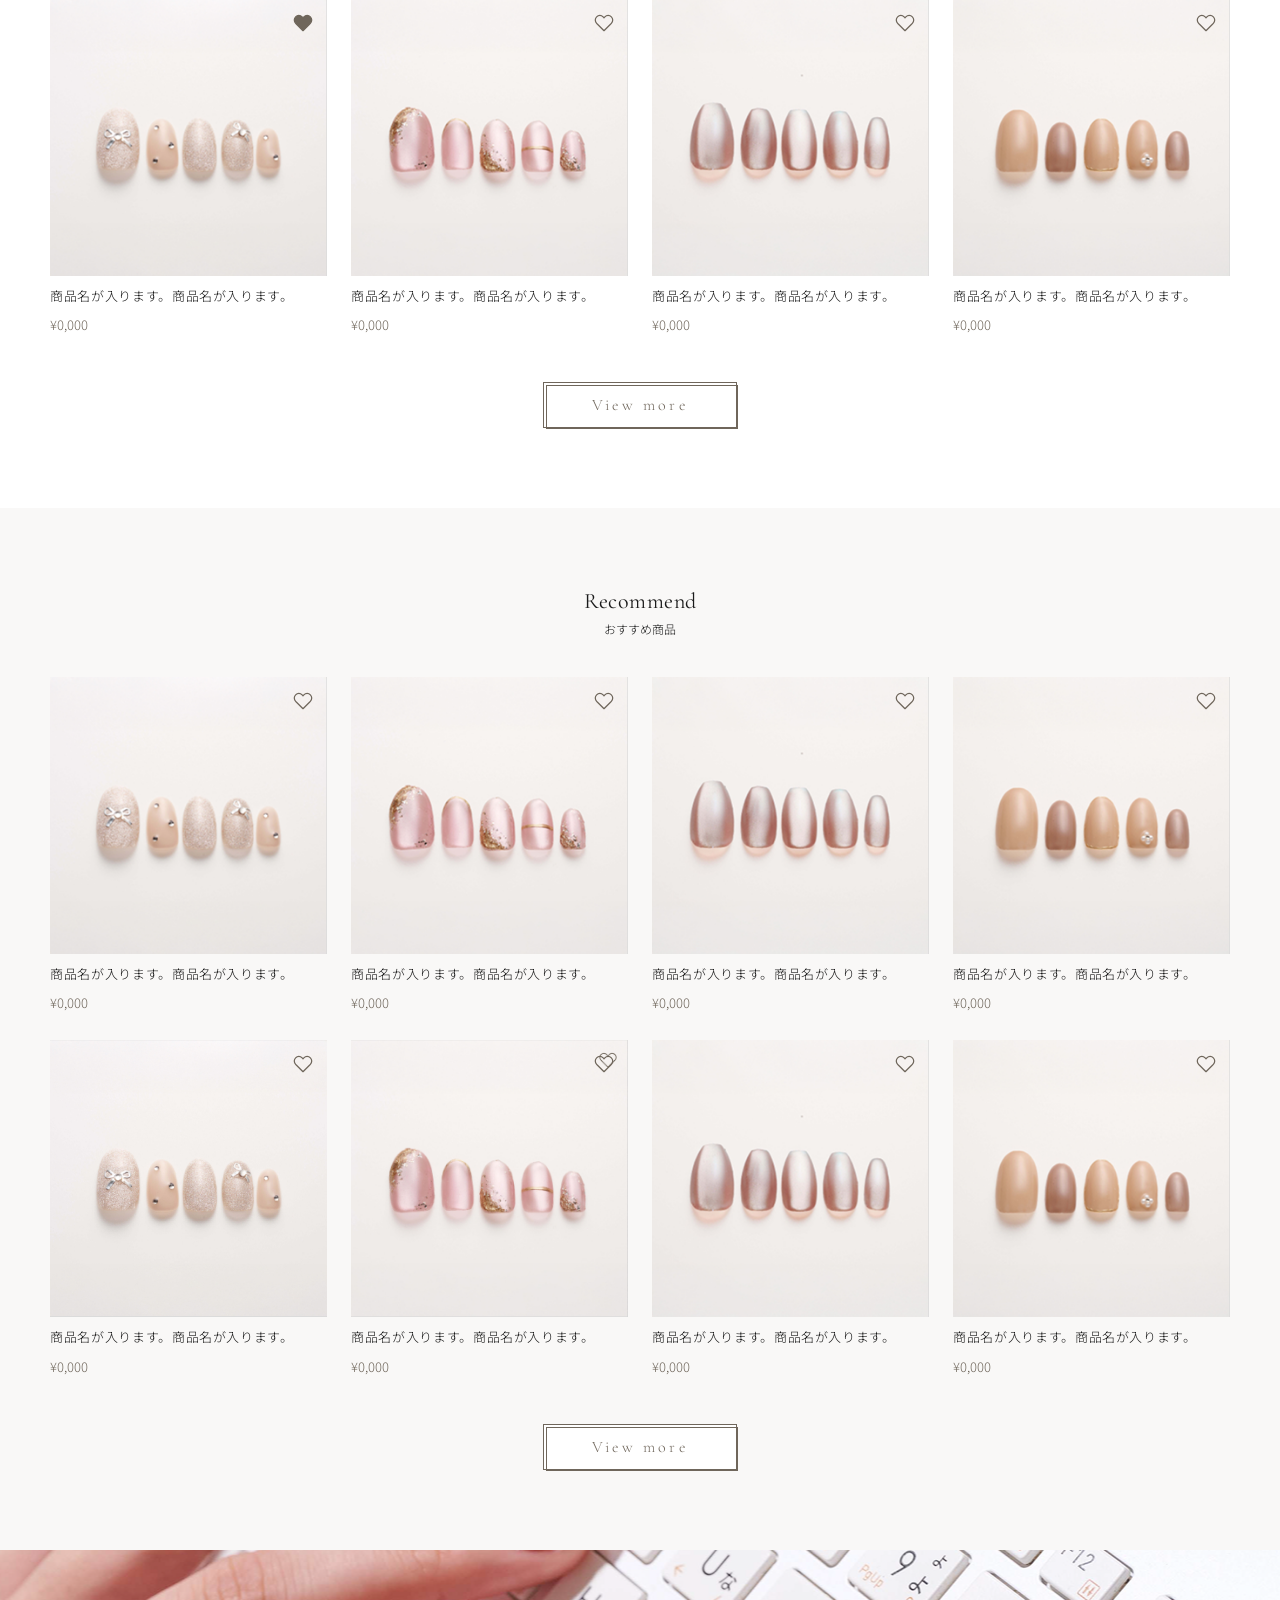
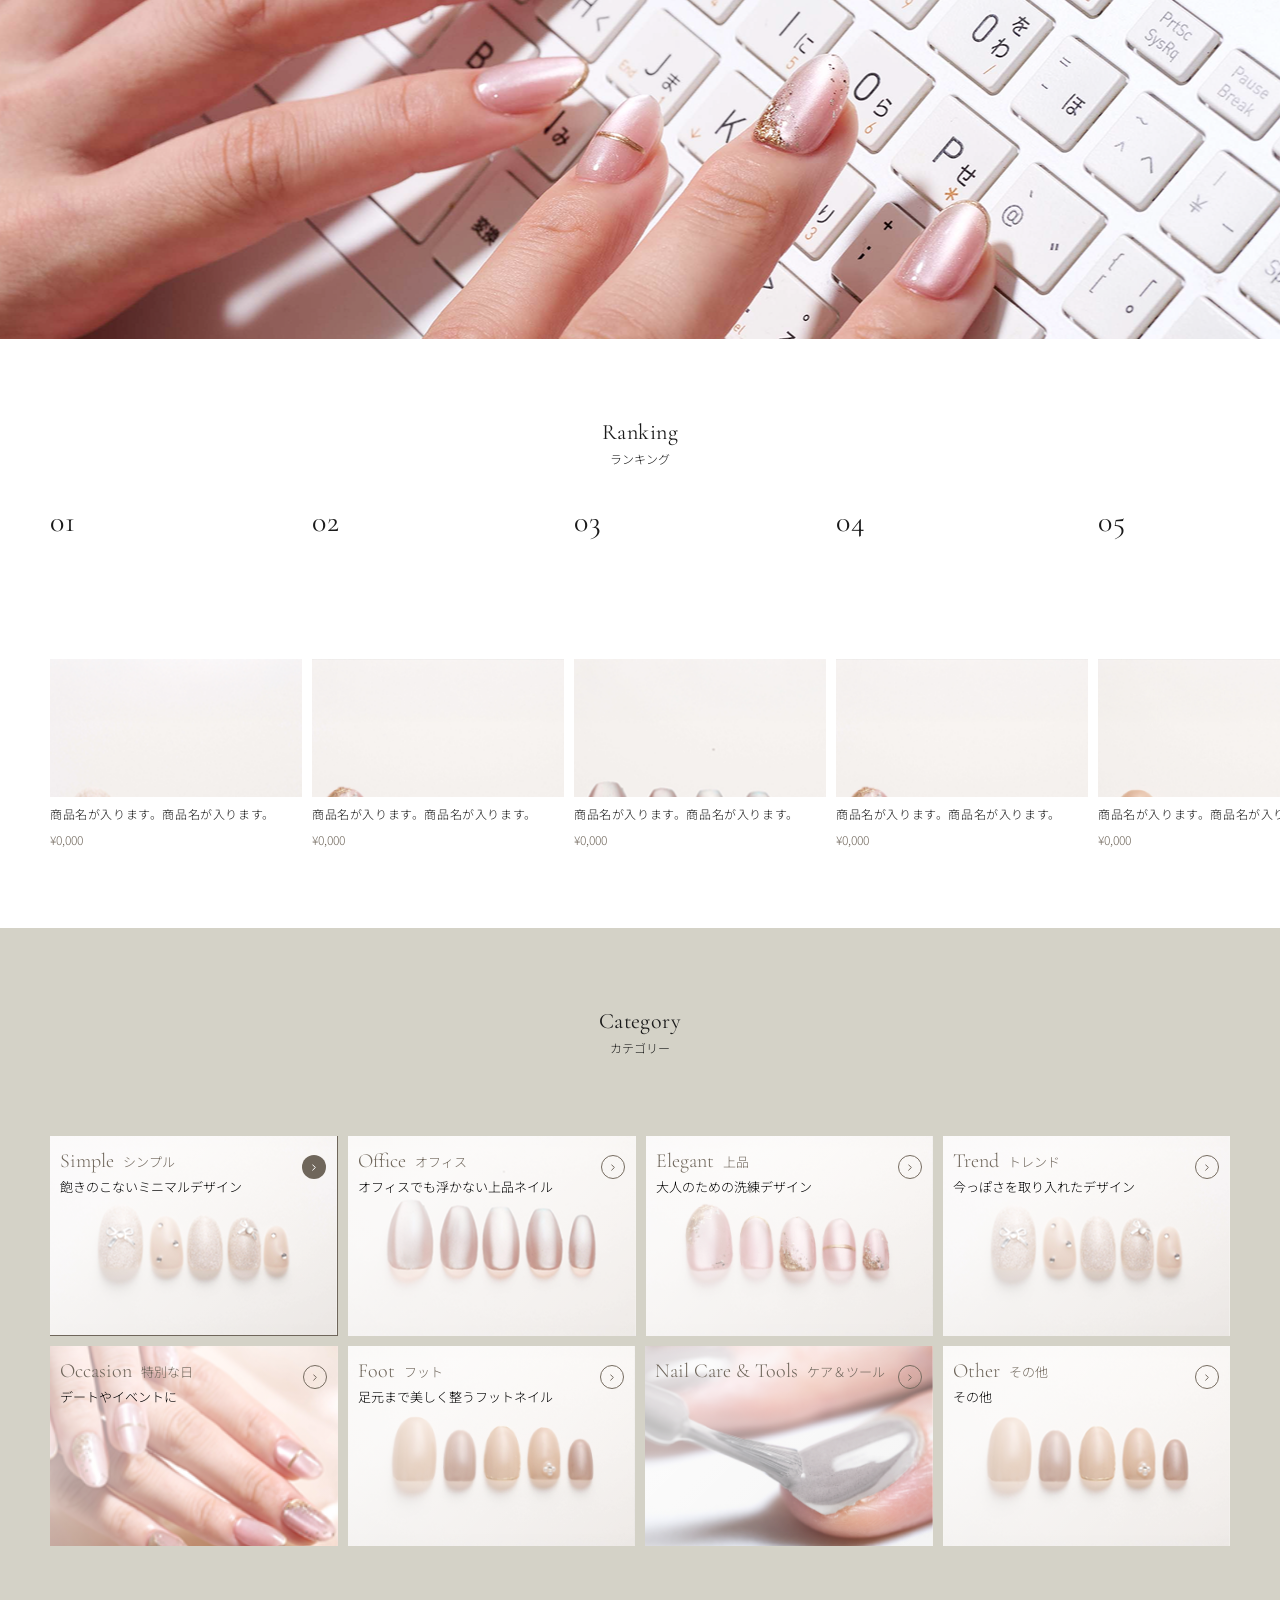
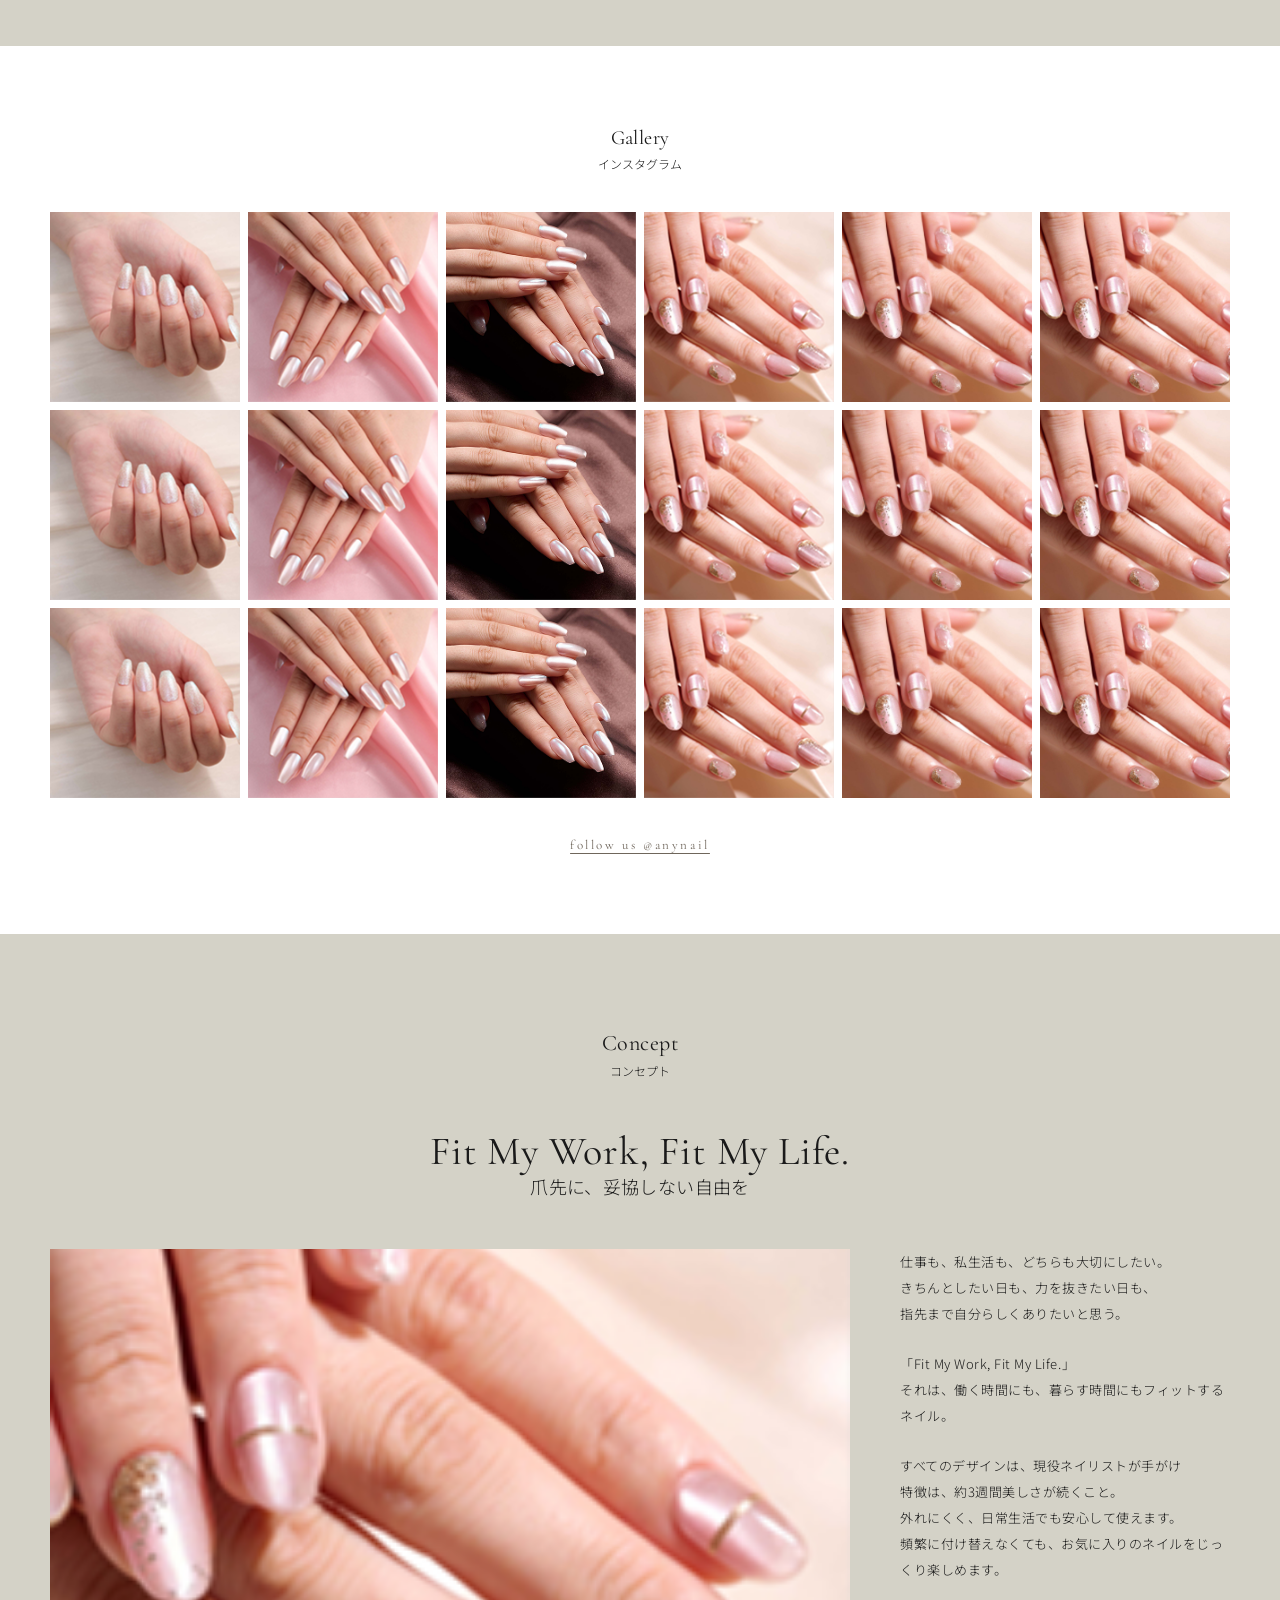
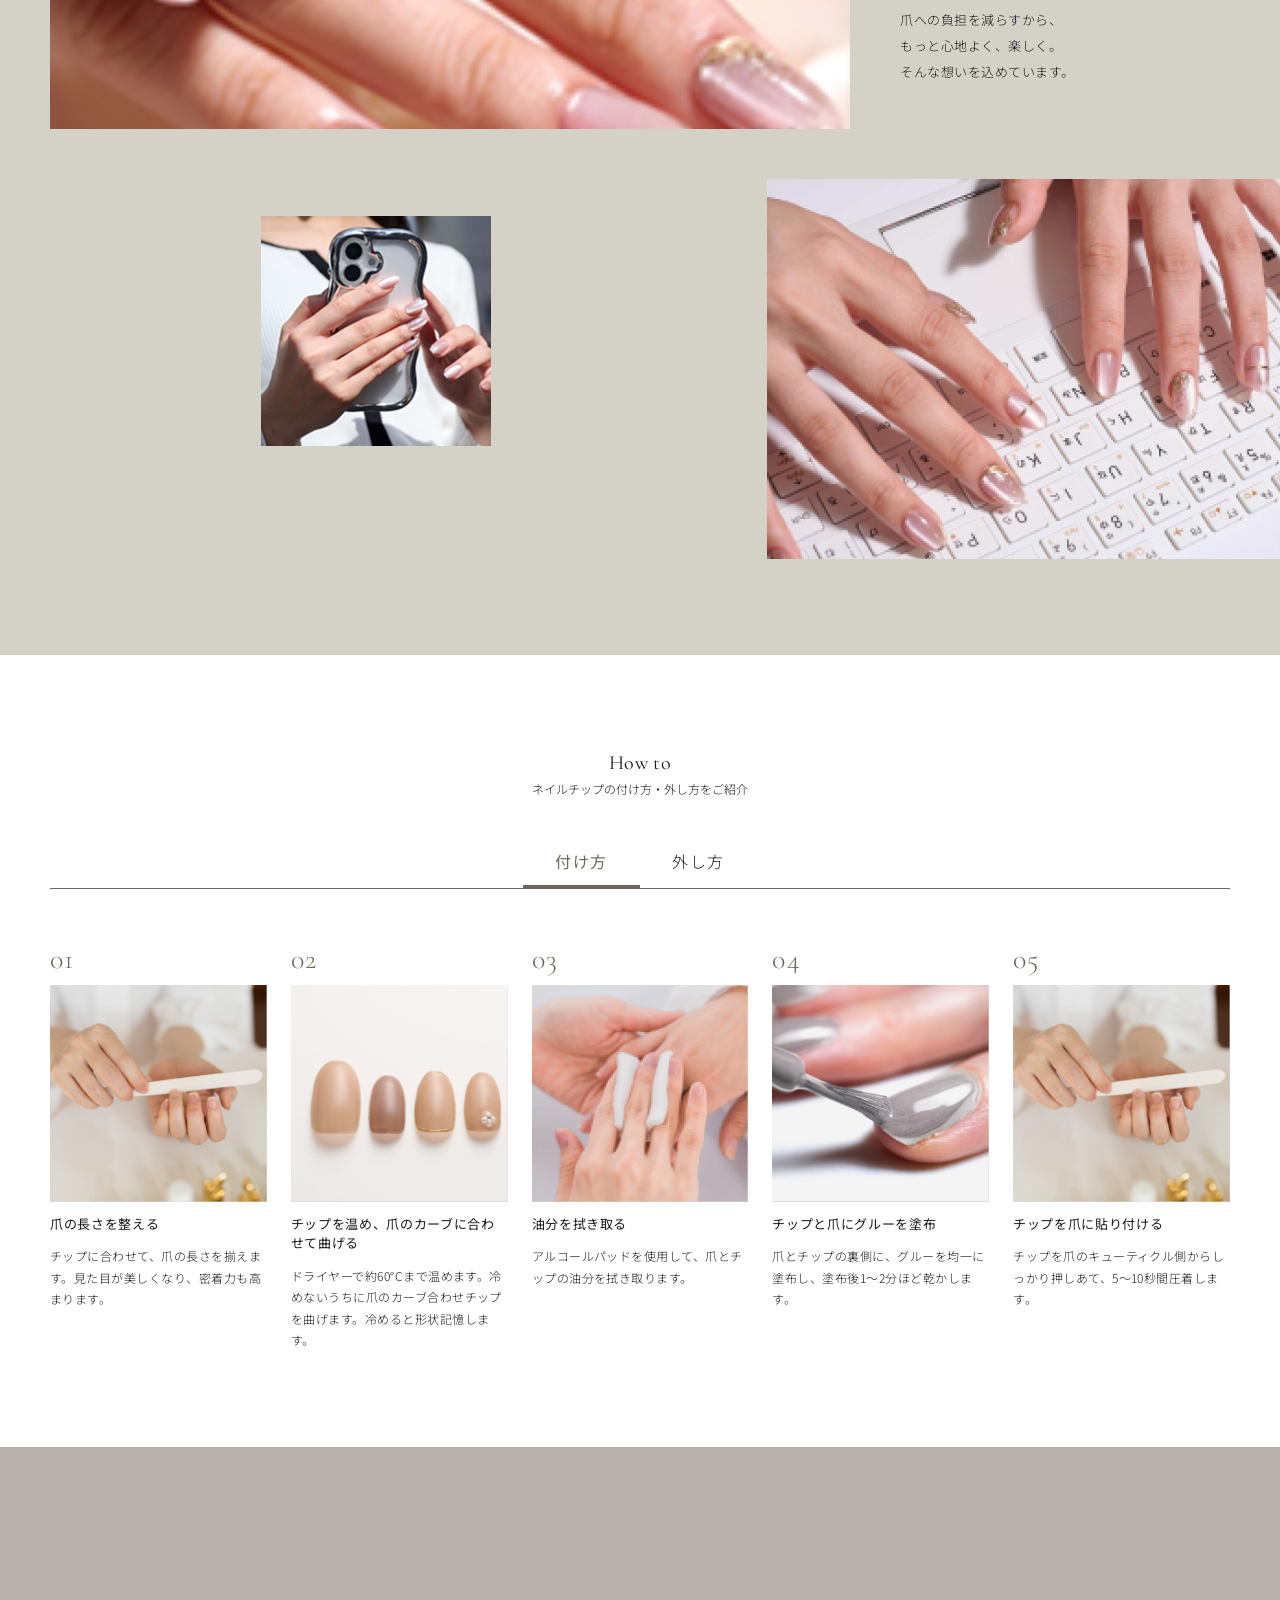
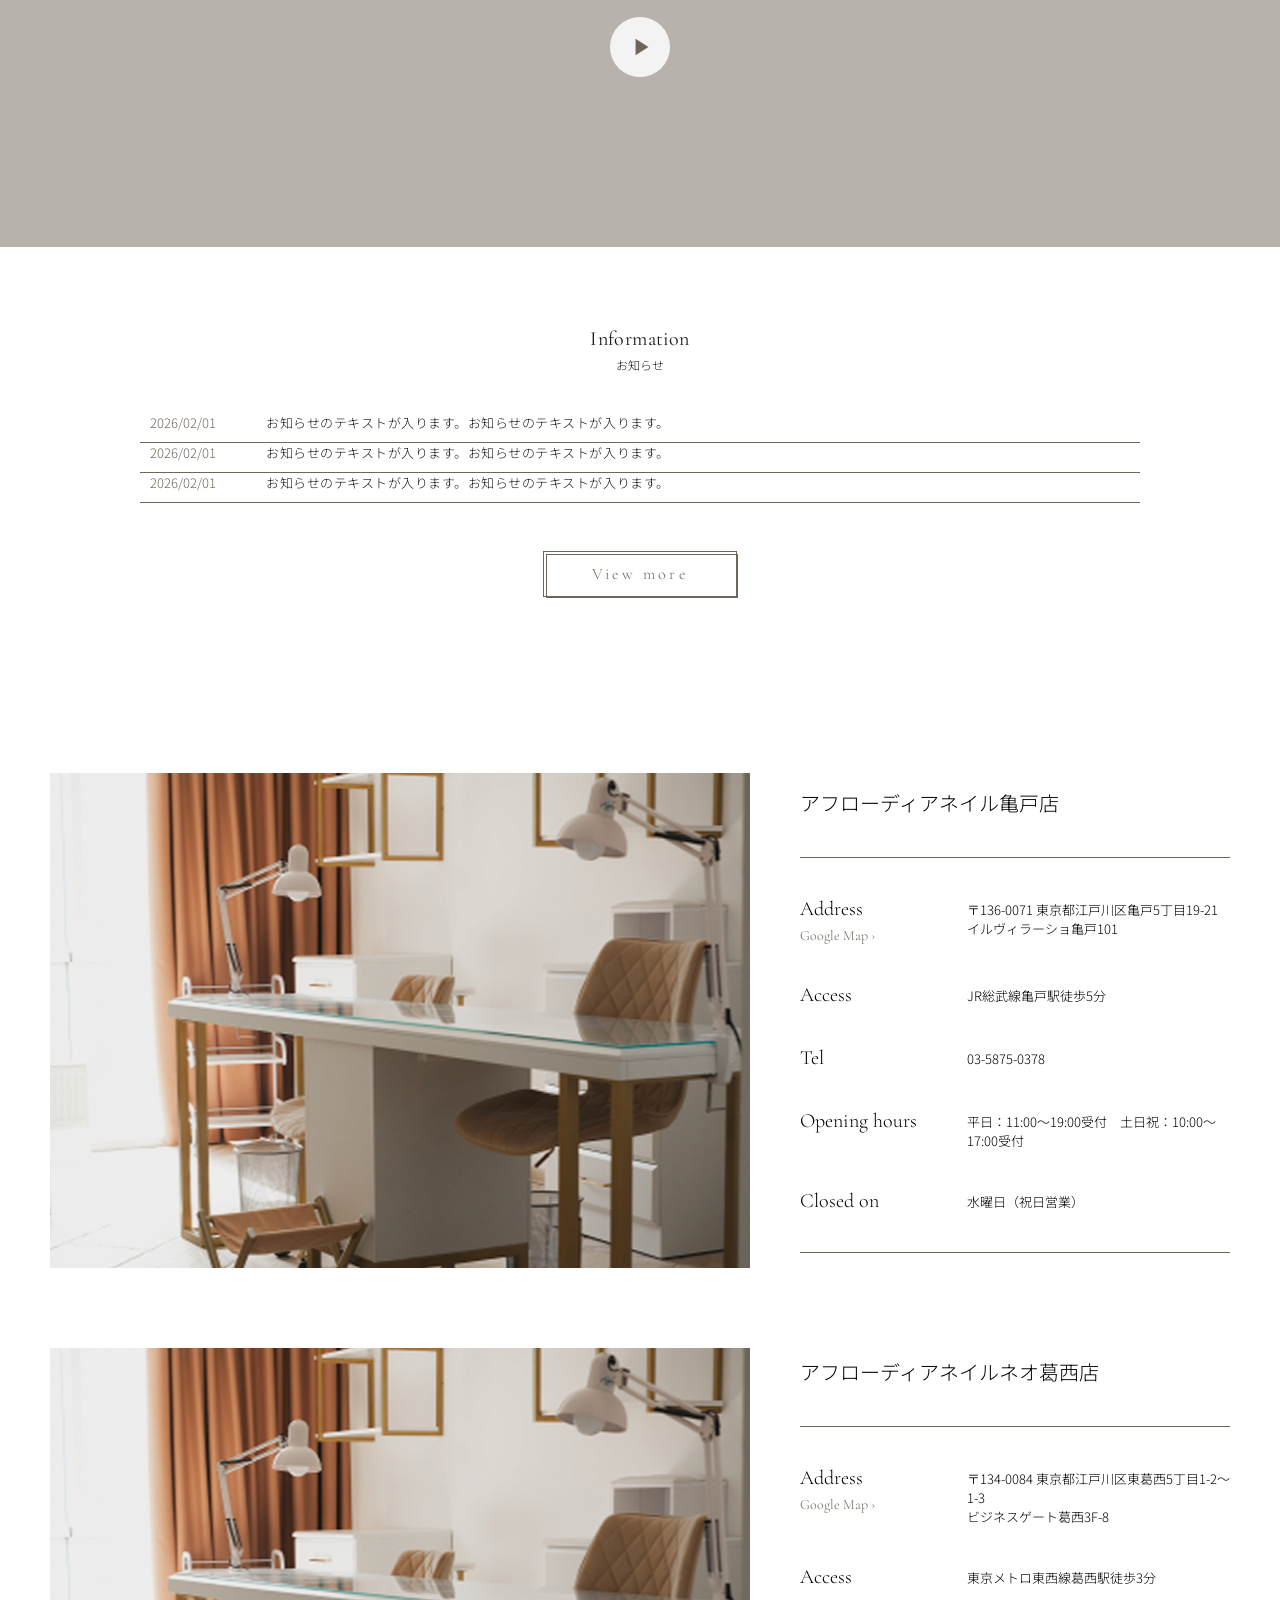
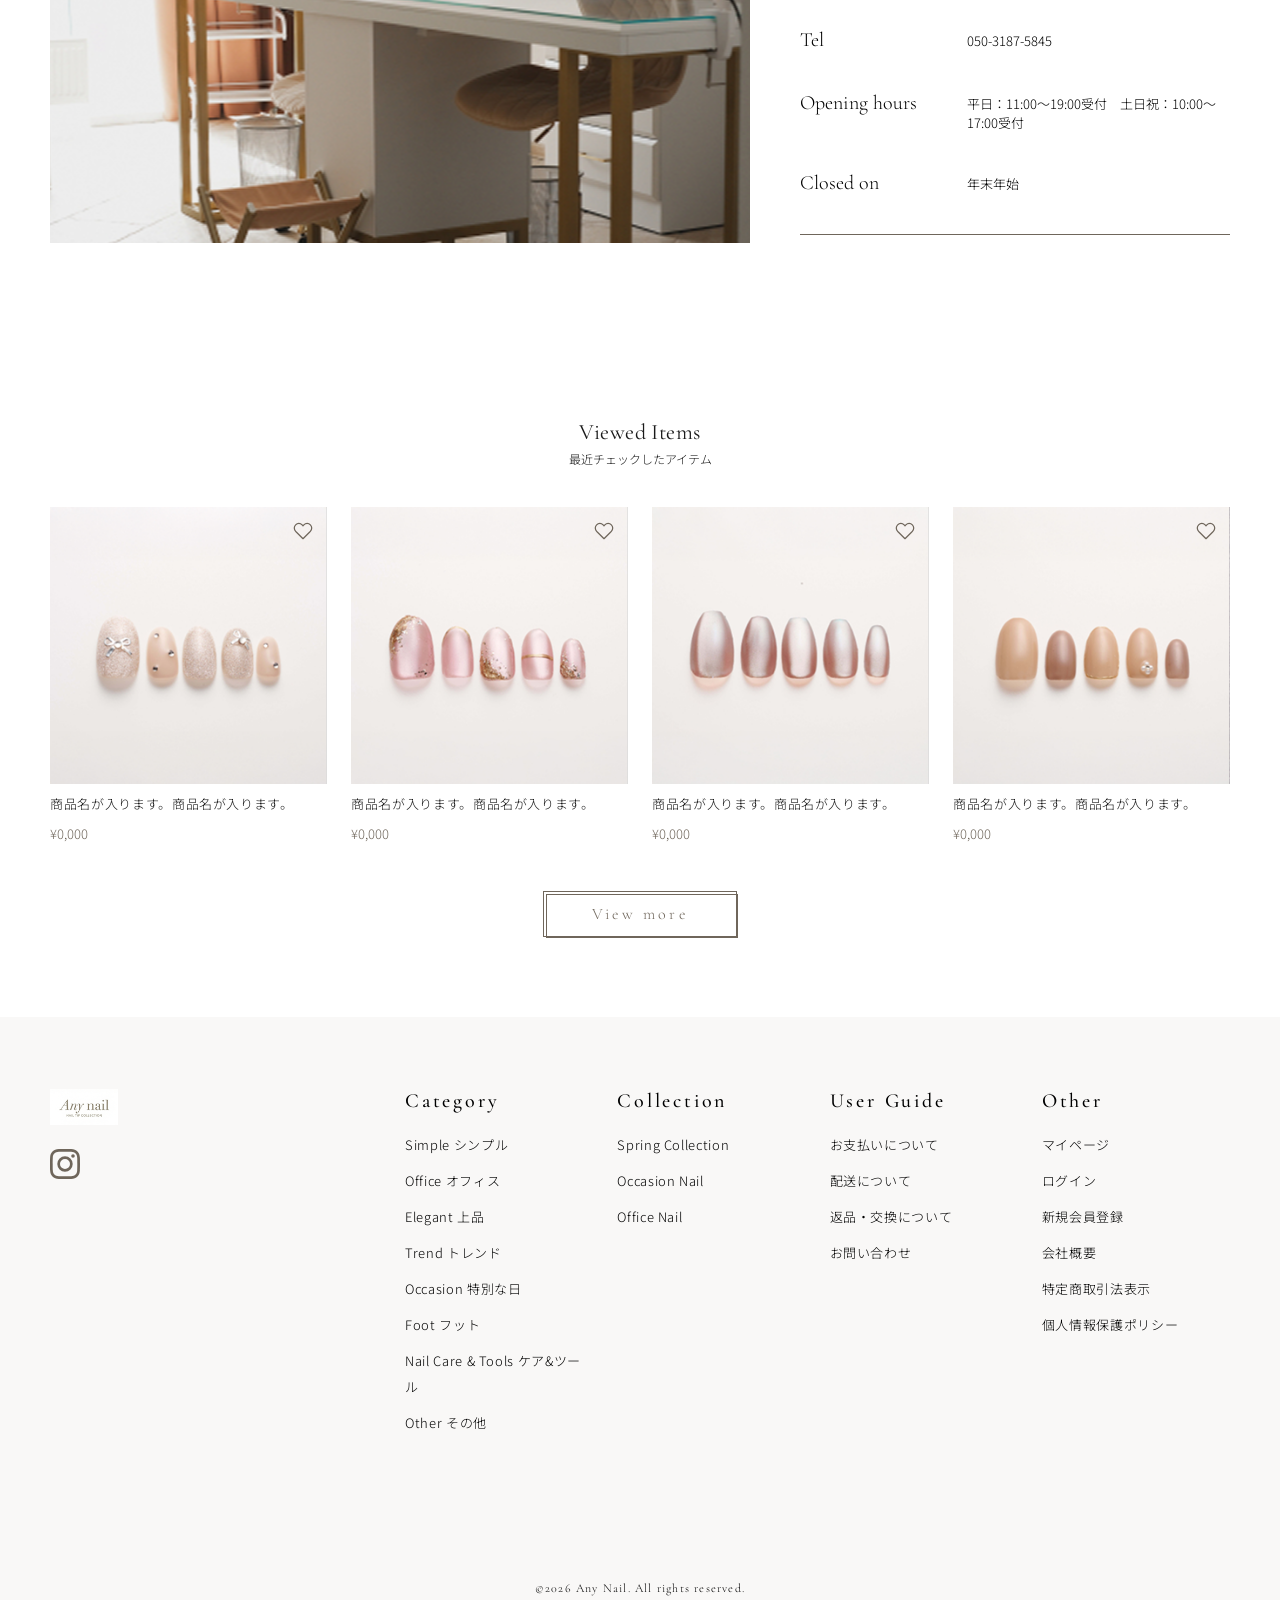
==== commit e7143eb3: "Revert feature section changes Co-Authored-By: Claude Sonnet 4.6 <noreply@anthropic.com>" ====
--- a/index.html
+++ b/index.html
@@ -149,6 +149,14 @@
 
           <div class="feature__item">
             <div class="feature__icon">
+              <img src="images/top/5 - Feature 1.png" alt="">
+            </div>
+            <p class="feature__sub">使い捨てないネイルチップ</p>
+            <p class="feature__main">繰り返し使える</p>
+          </div>
+
+          <div class="feature__item">
+            <div class="feature__icon">
               <img src="images/top/6 - Feature 2.png" alt="">
             </div>
             <p class="feature__sub">形状記憶素材による</p>
@@ -169,14 +177,6 @@
             </div>
             <p class="feature__sub">指先を美しく見せる</p>
             <p class="feature__main">ネイリストデザイン</p>
-          </div>
-
-          <div class="feature__item">
-            <div class="feature__icon">
-              <img src="images/top/5 - Feature 1.png" alt="">
-            </div>
-            <p class="feature__sub">使い捨てないネイルチップ</p>
-            <p class="feature__main">繰り返し使える</p>
           </div>
 
         </div>
--- a/style.css
+++ b/style.css
@@ -2269,42 +2269,18 @@
 
   /* Feature */
   .feature__grid {
-    grid-template-columns: 1fr;
-    gap: 0;
+    grid-template-columns: repeat(2, 1fr);
+    gap: 32px;
   }
 
   .feature__item {
-    flex-direction: row;
-    align-items: center;
-    text-align: left;
-    gap: 24px;
-    padding: 28px 0;
     border-left: none;
-    border-right: none;
-    border-bottom: 0.5px solid var(--border);
-  }
-
-  .feature__item:first-child {
-    padding-left: 0;
-  }
-
-  .feature__item:last-child {
-    border-bottom: none;
+    padding: 0 16px;
   }
 
   .feature__item:nth-child(odd) {
-    border-right: none;
-  }
-
-  .feature__icon {
-    flex: 0 0 90px;
-    height: 90px;
-    margin-bottom: 0;
-  }
-
-  .feature__icon img {
-    width: 90px;
-    height: 90px;
+    border-right: 1px solid var(--brown);
+    padding-right: 16px;
   }
 
   /* Campaign */
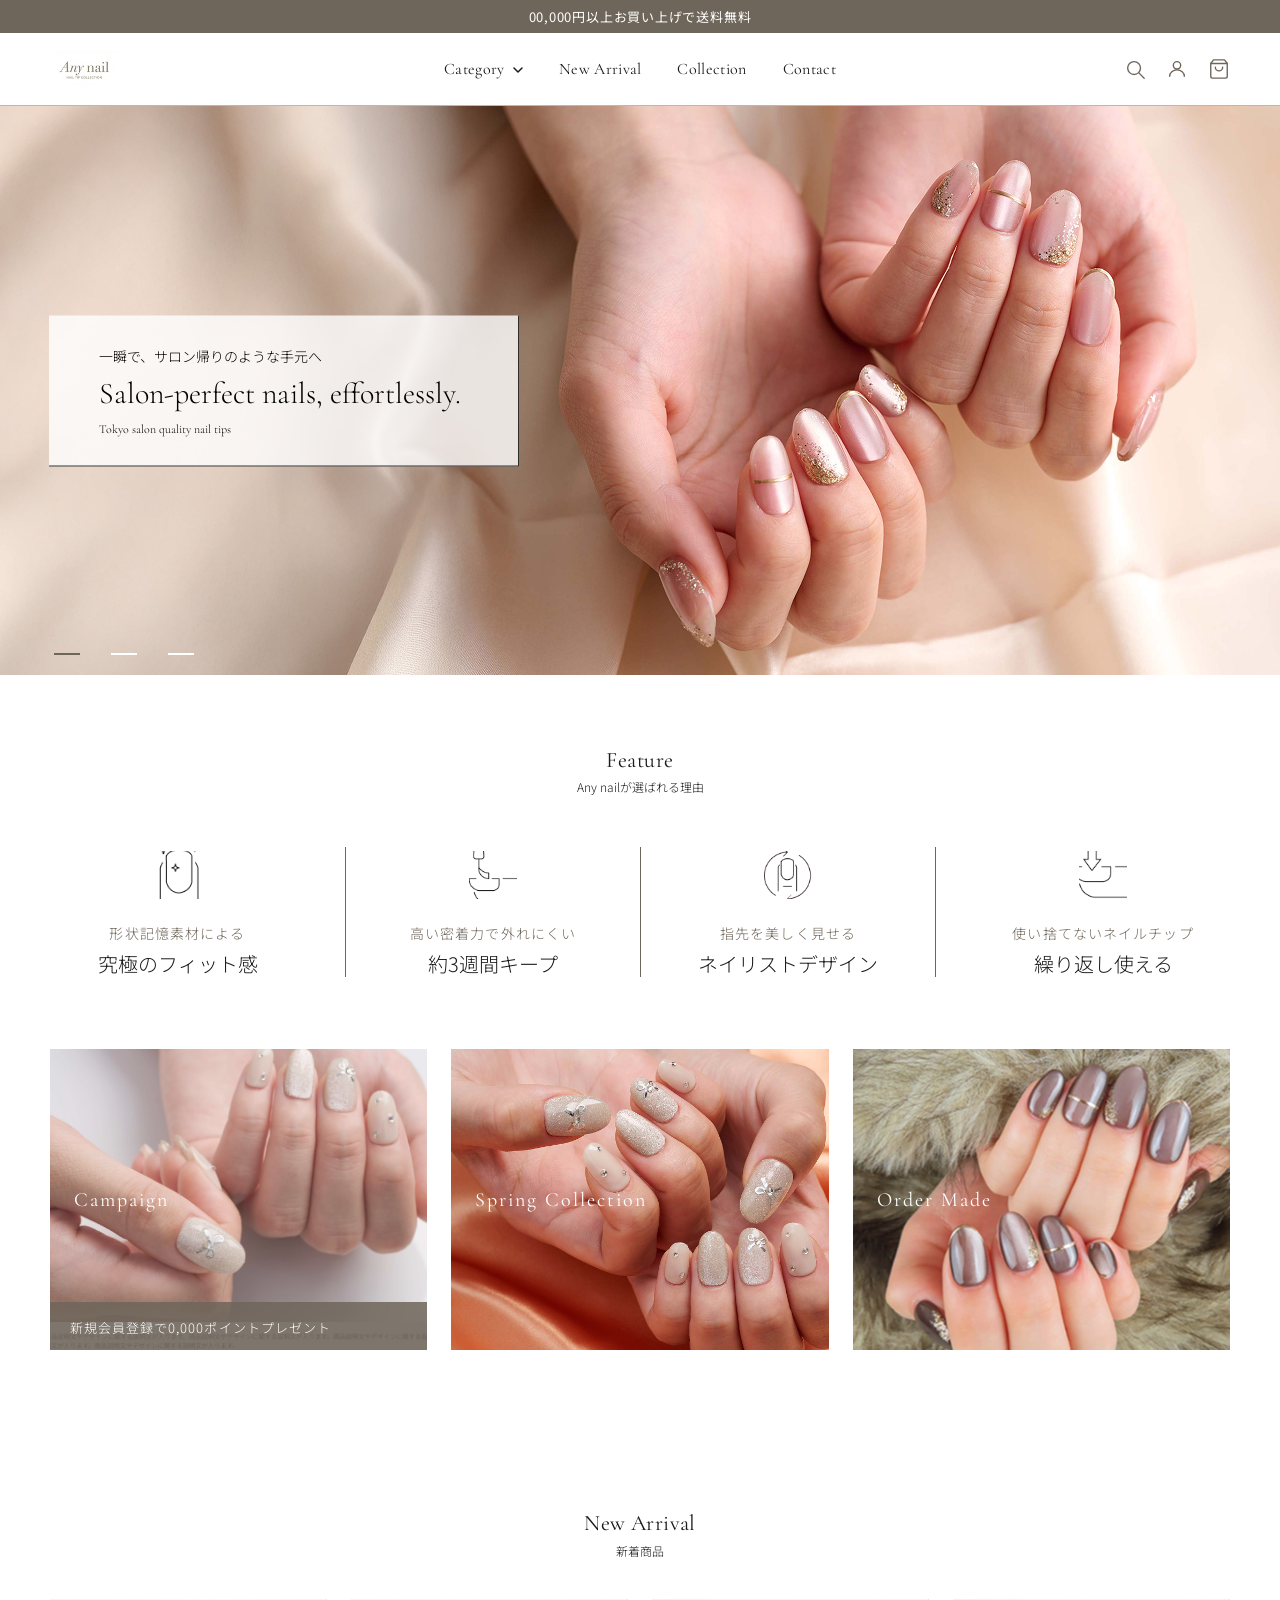
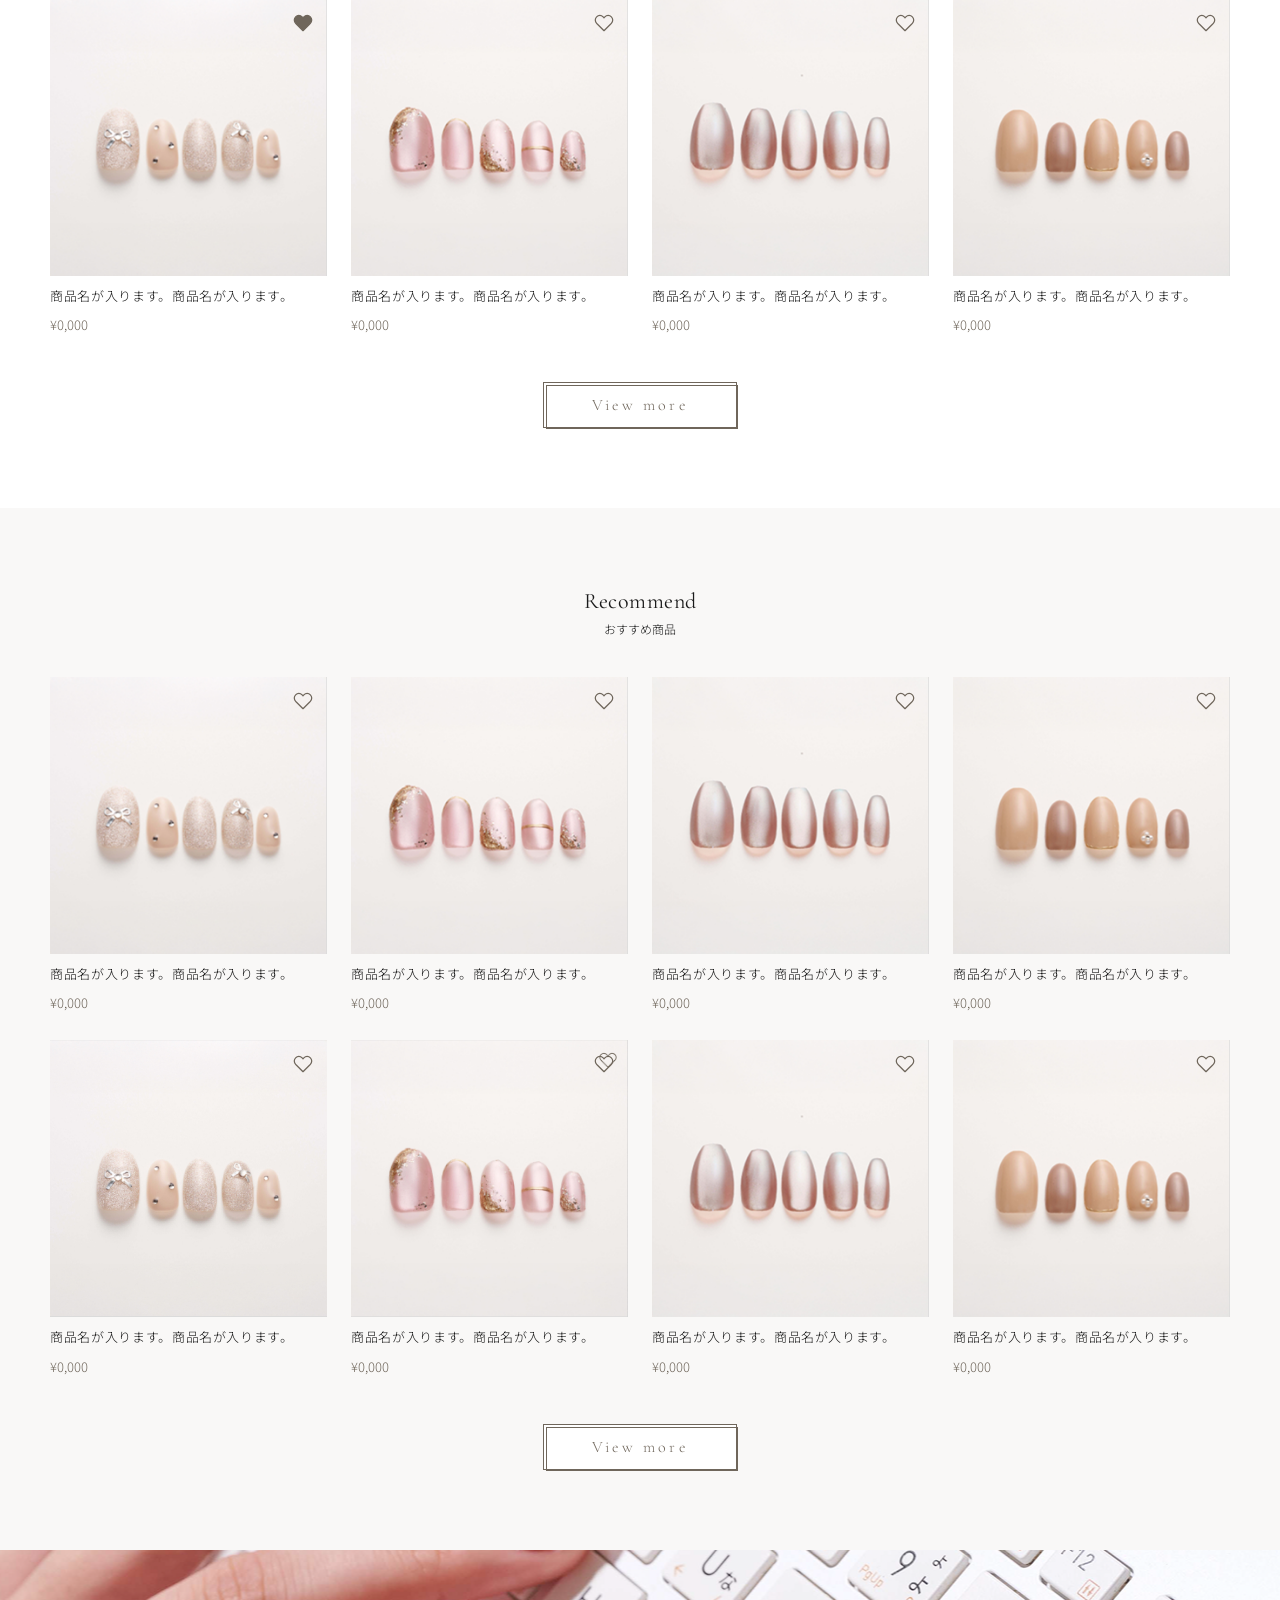
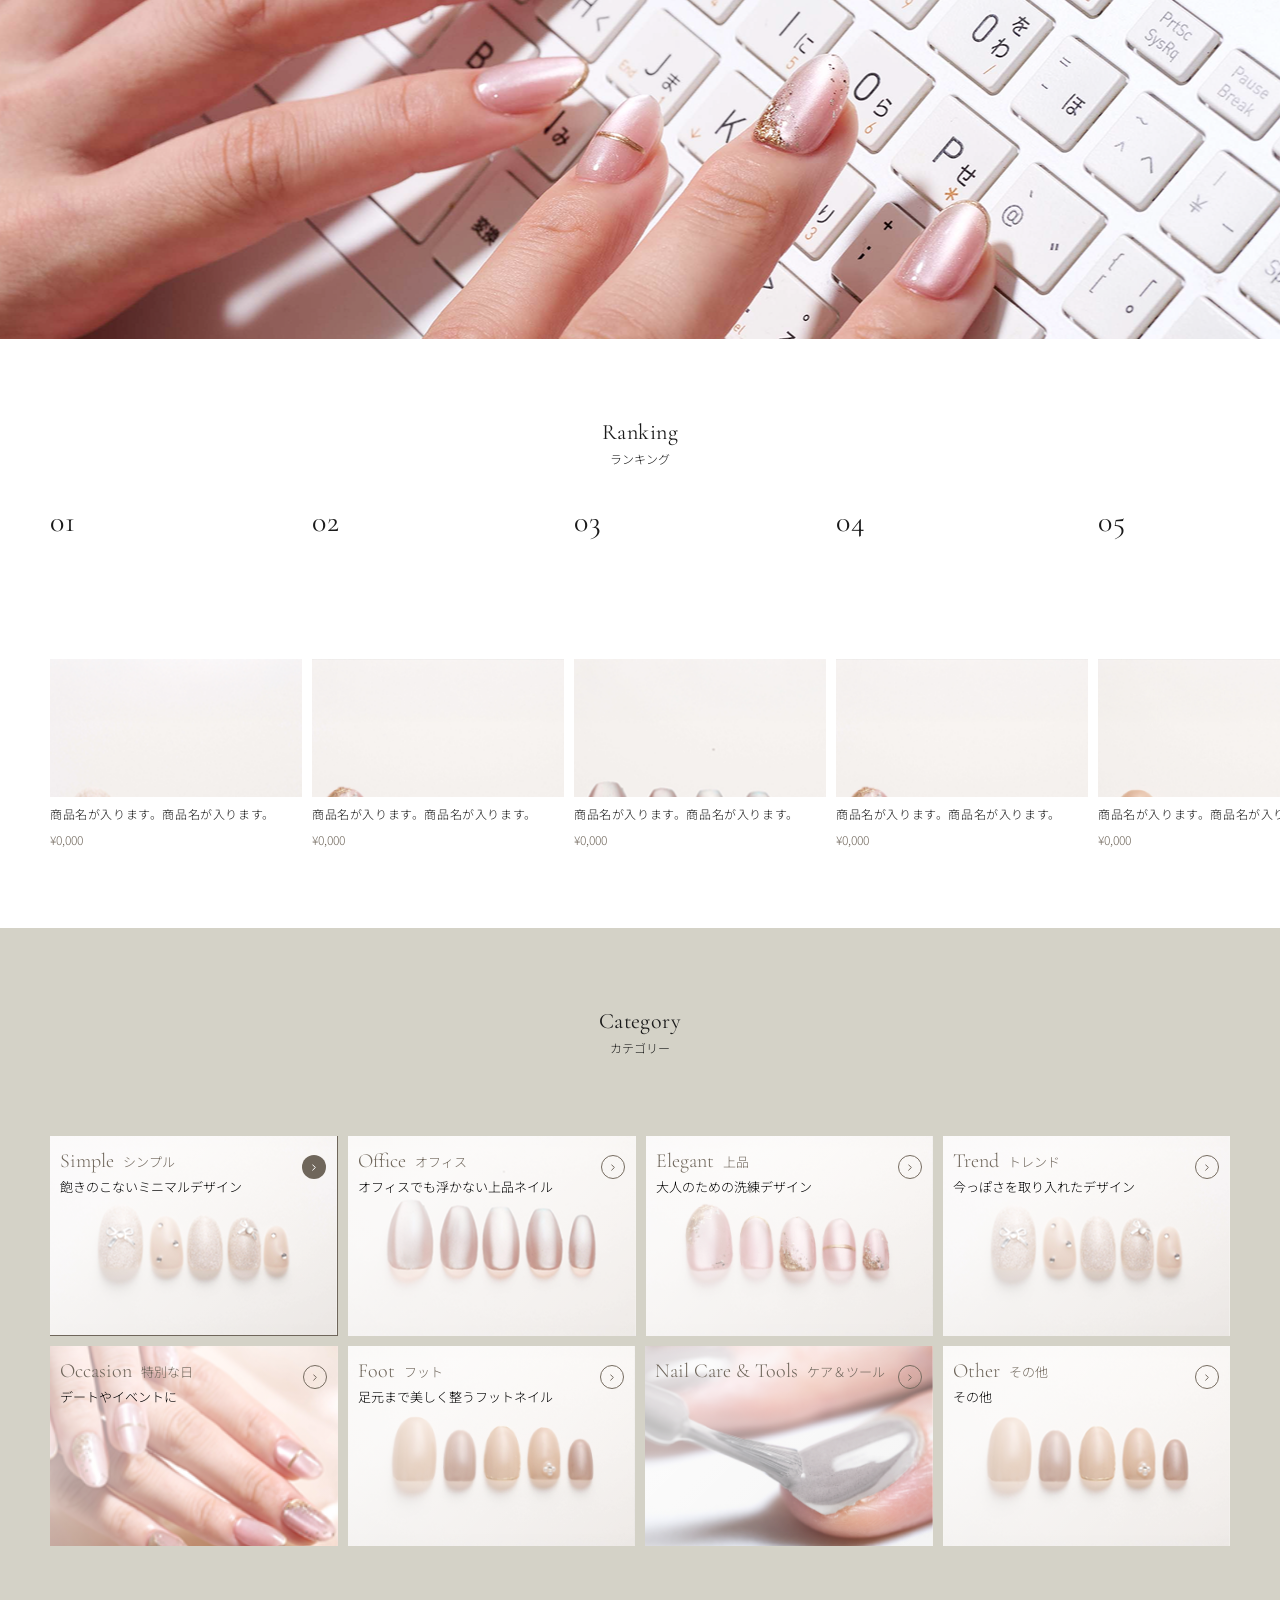
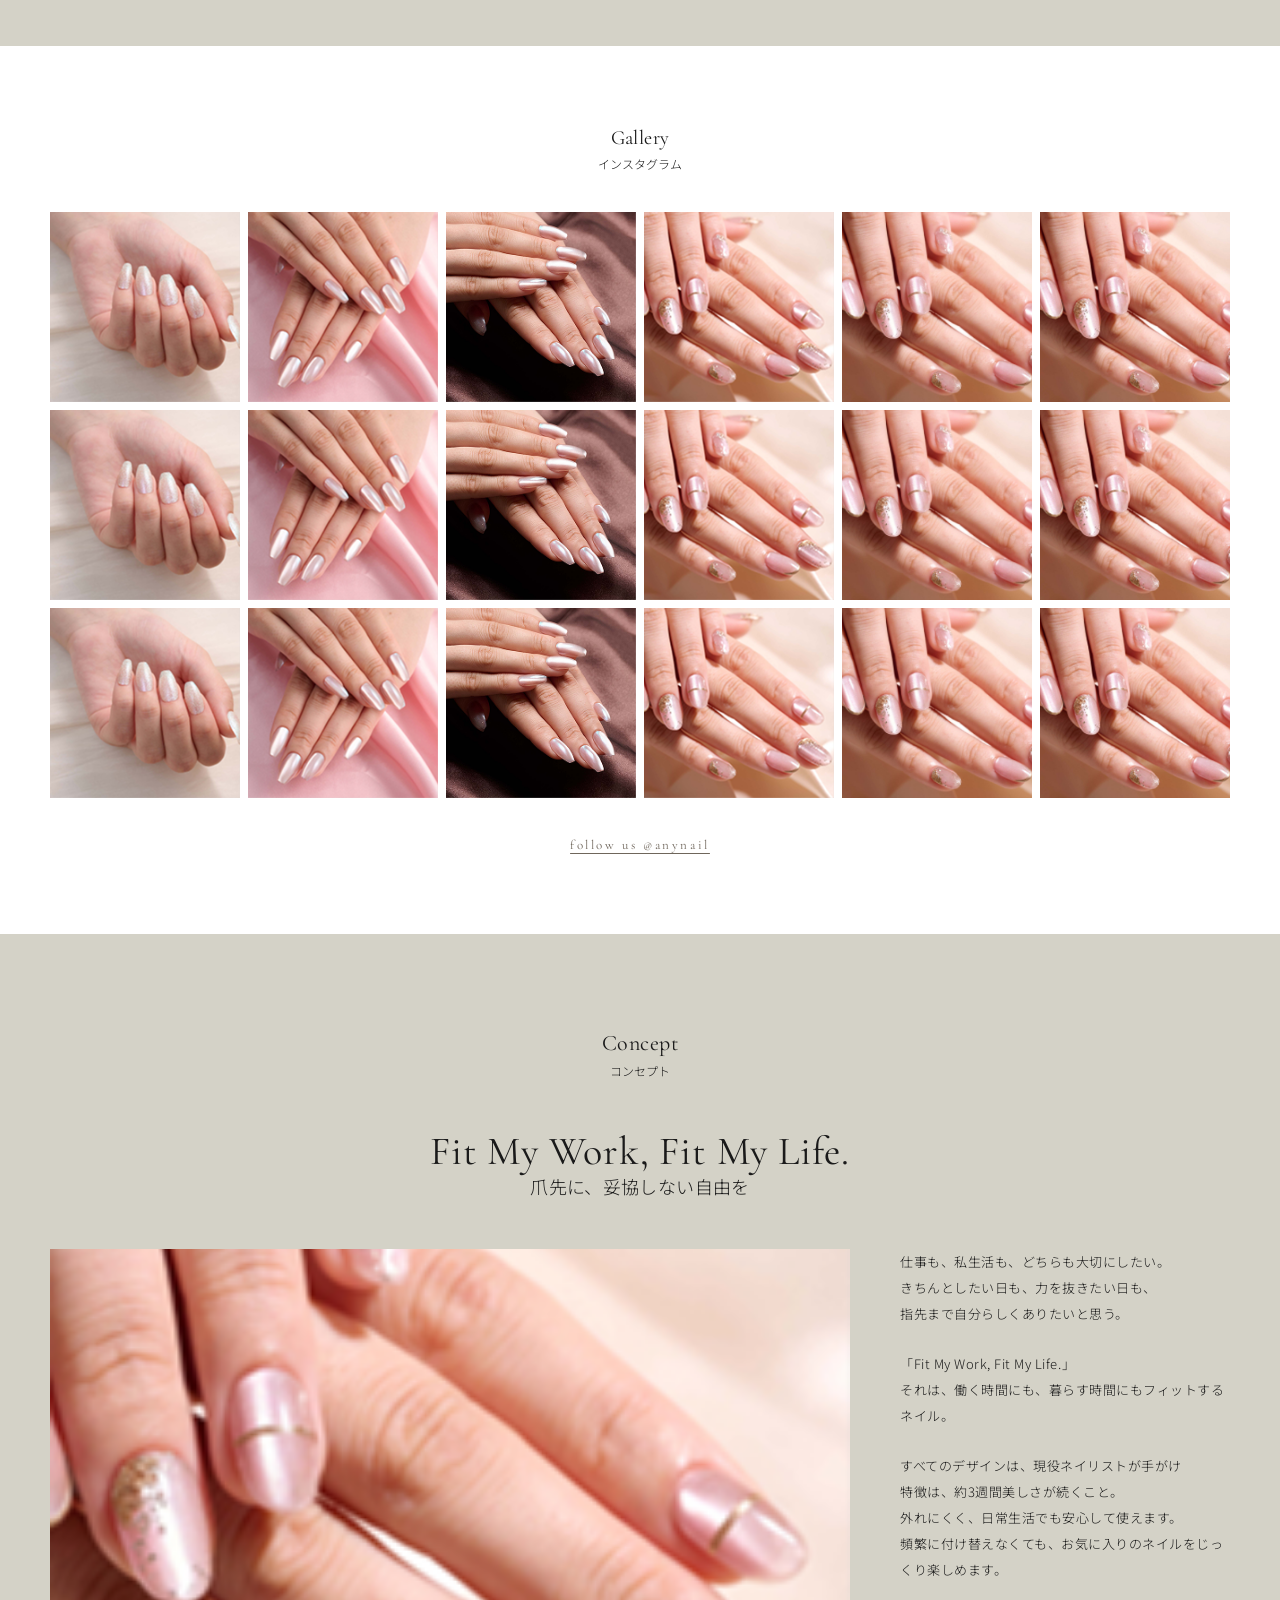
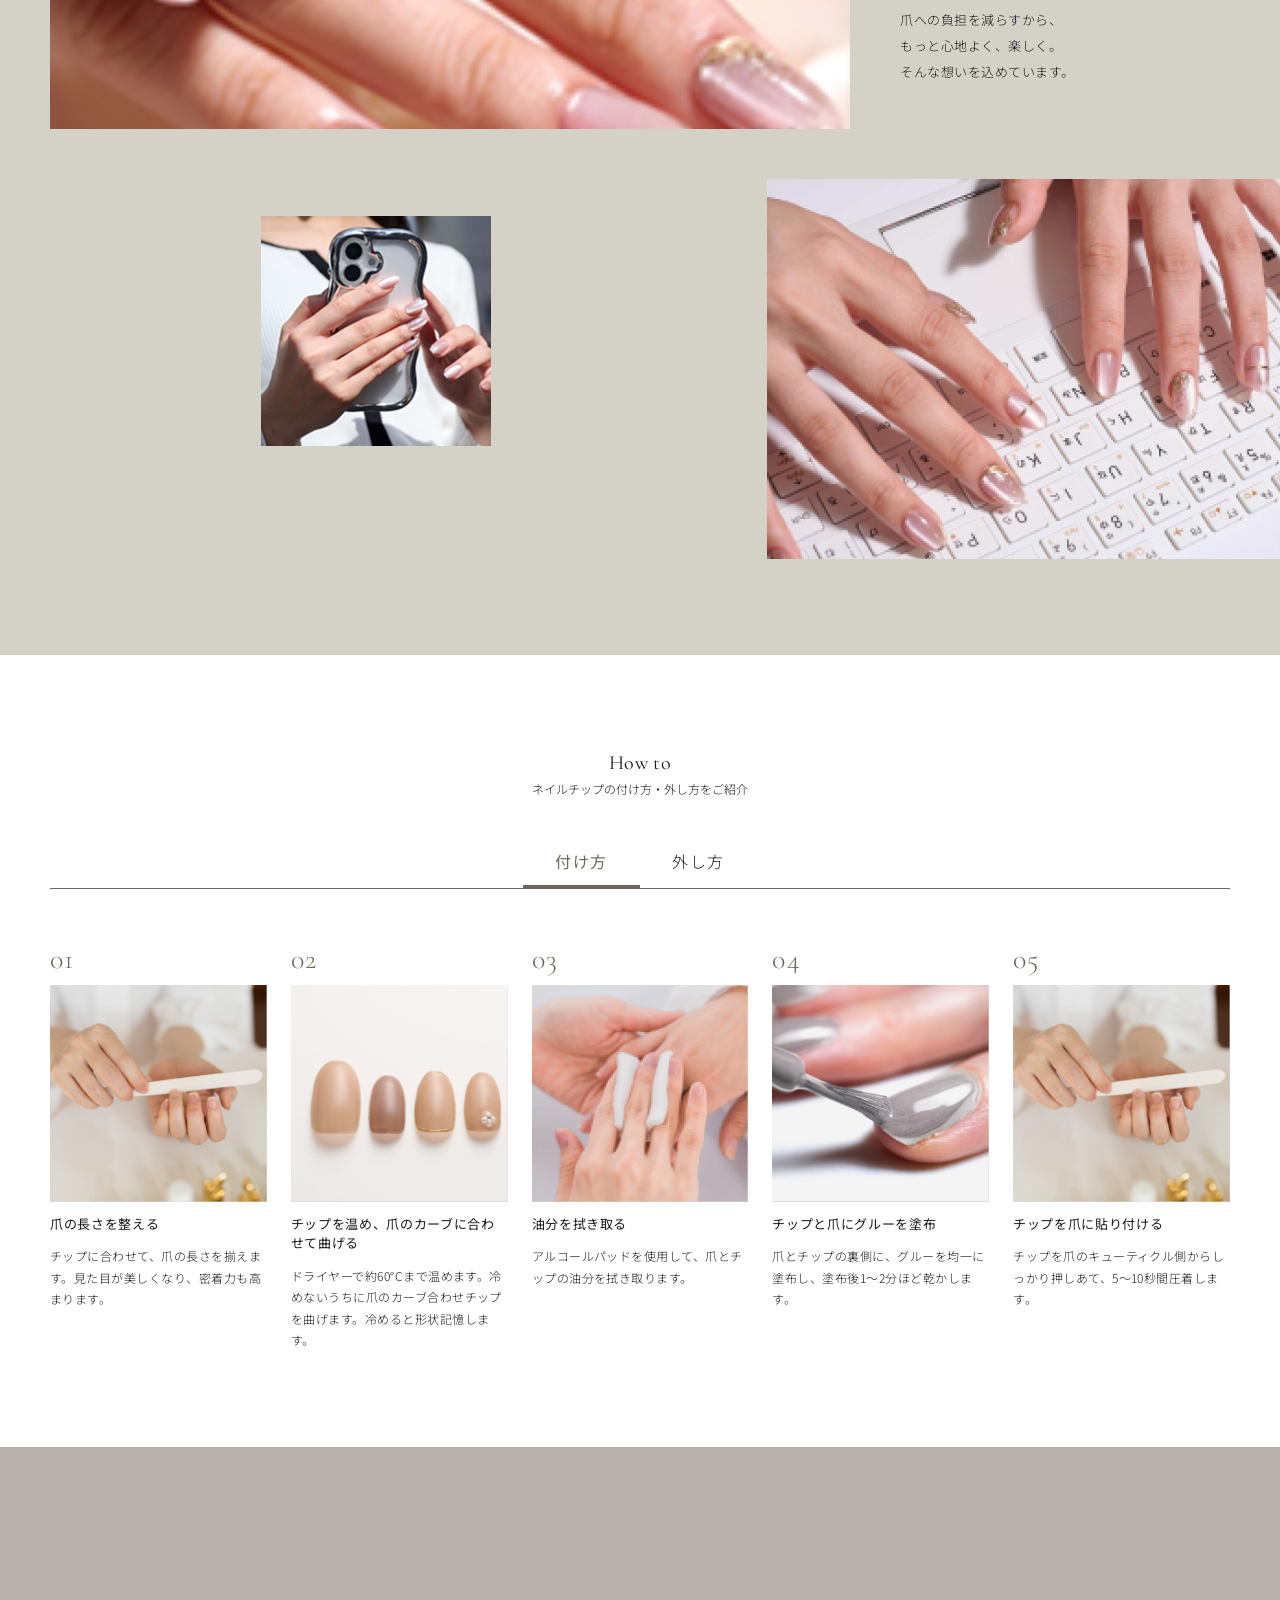
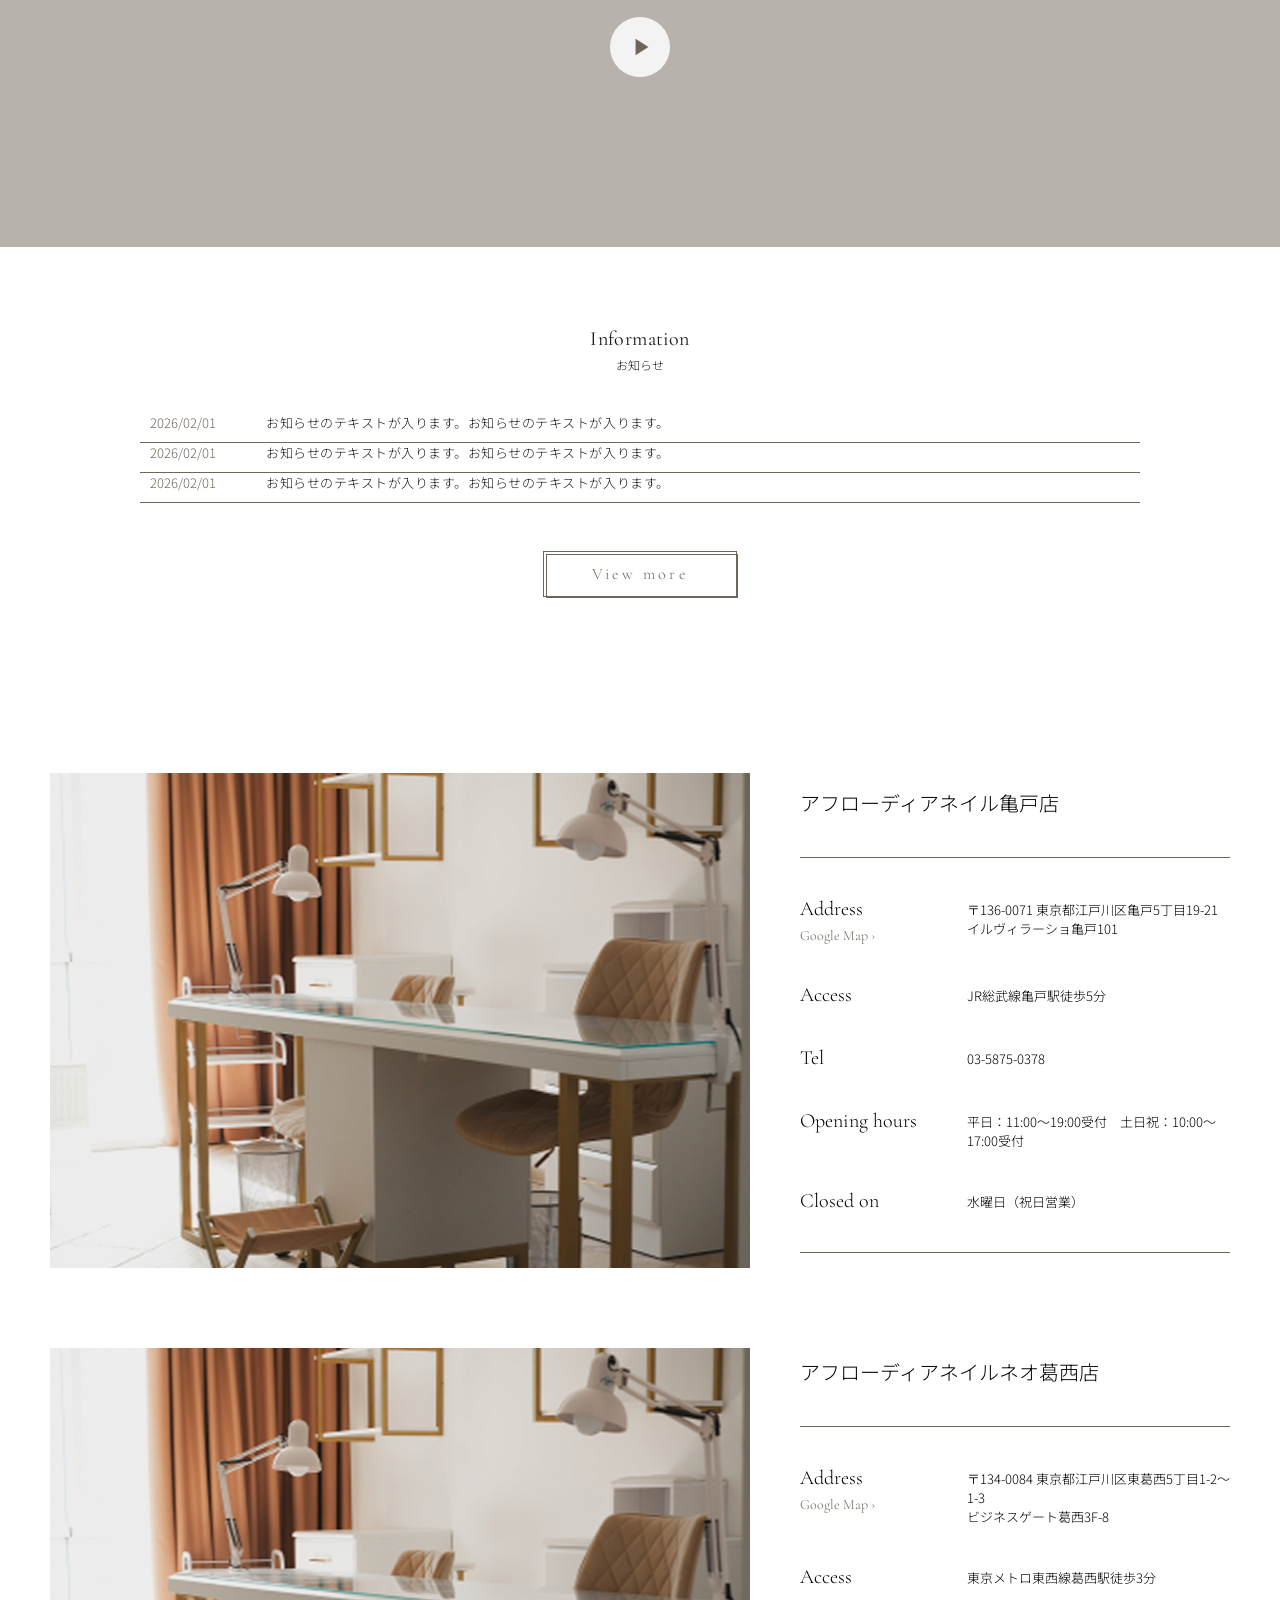
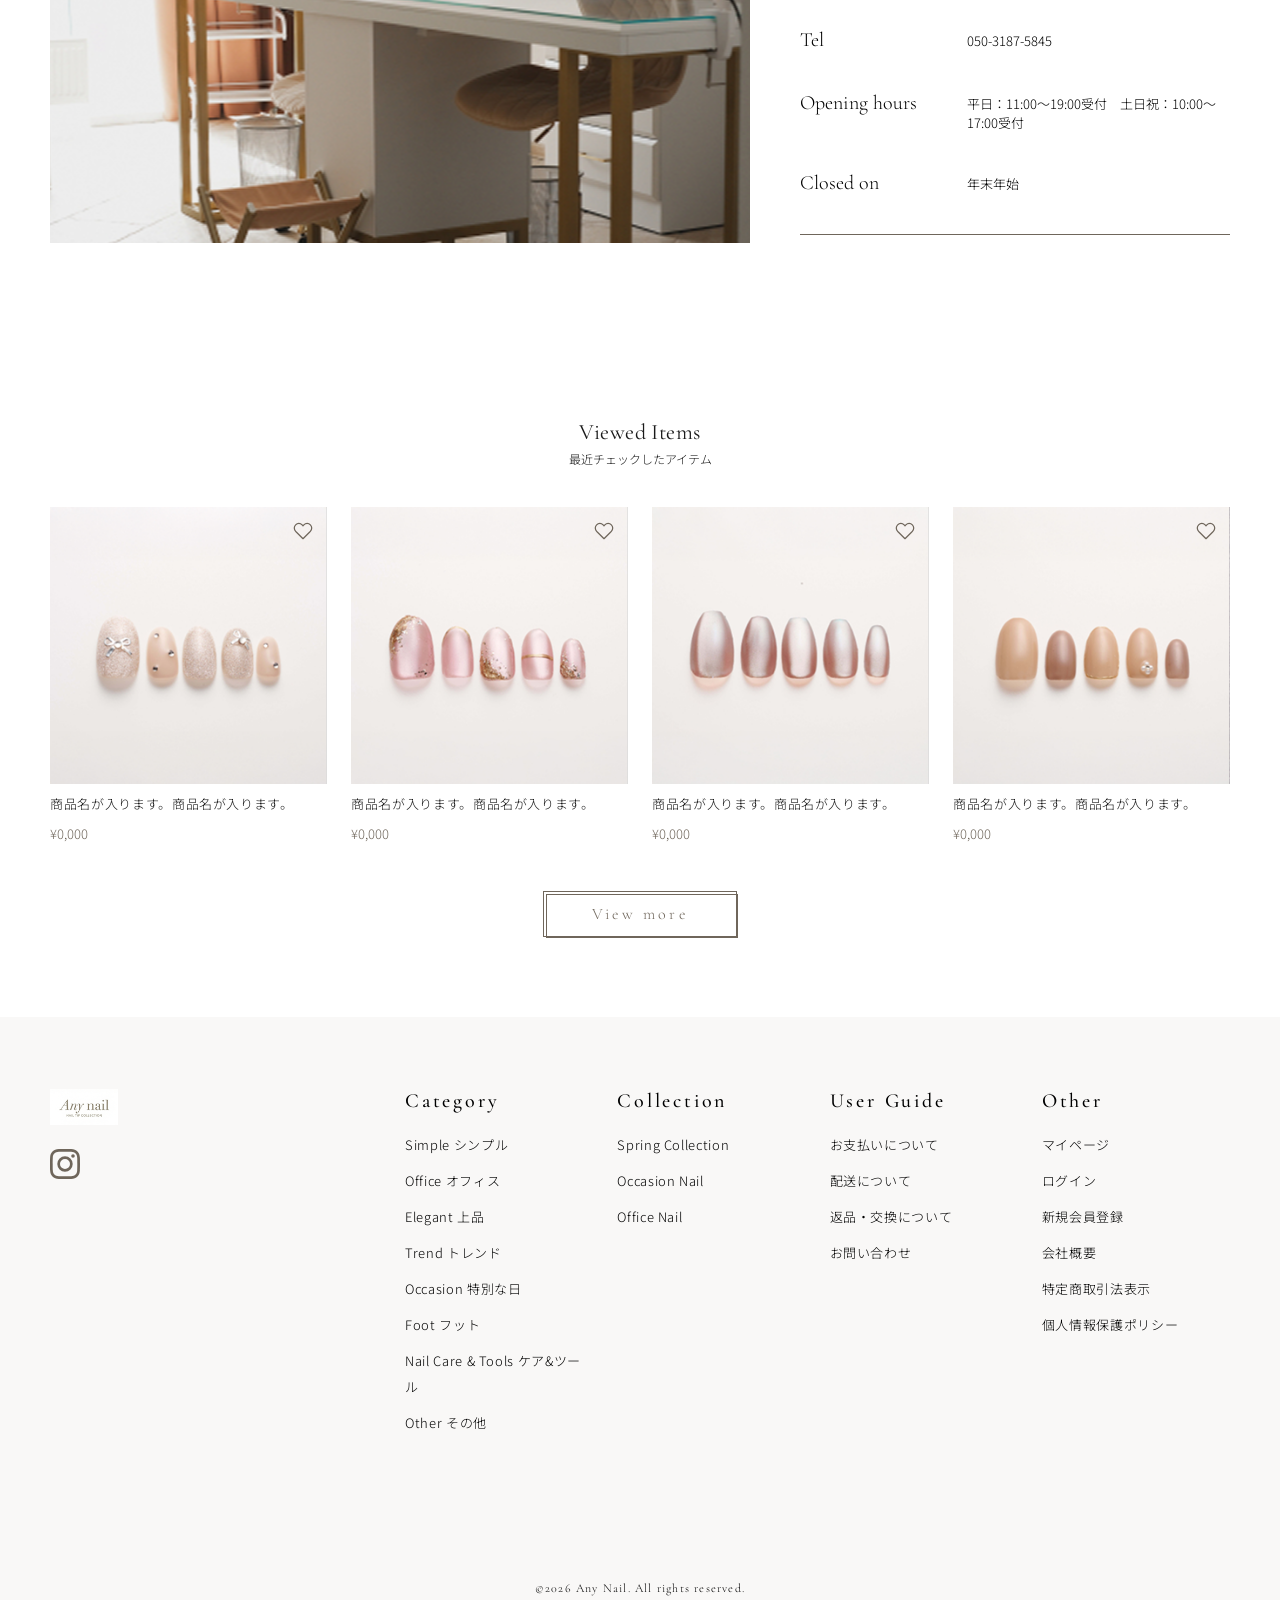
==== commit 5cd48ed3: "Feature section: correct order and mobile row layout - Reorder items: 2,3,4,1 to match design - Mobi" ====
--- a/index.html
+++ b/index.html
@@ -149,14 +149,6 @@
 
           <div class="feature__item">
             <div class="feature__icon">
-              <img src="images/top/5 - Feature 1.png" alt="">
-            </div>
-            <p class="feature__sub">使い捨てないネイルチップ</p>
-            <p class="feature__main">繰り返し使える</p>
-          </div>
-
-          <div class="feature__item">
-            <div class="feature__icon">
               <img src="images/top/6 - Feature 2.png" alt="">
             </div>
             <p class="feature__sub">形状記憶素材による</p>
@@ -177,6 +169,14 @@
             </div>
             <p class="feature__sub">指先を美しく見せる</p>
             <p class="feature__main">ネイリストデザイン</p>
+          </div>
+
+          <div class="feature__item">
+            <div class="feature__icon">
+              <img src="images/top/5 - Feature 1.png" alt="">
+            </div>
+            <p class="feature__sub">使い捨てないネイルチップ</p>
+            <p class="feature__main">繰り返し使える</p>
           </div>
 
         </div>
--- a/style.css
+++ b/style.css
@@ -2269,18 +2269,39 @@
 
   /* Feature */
   .feature__grid {
-    grid-template-columns: repeat(2, 1fr);
-    gap: 32px;
+    grid-template-columns: 1fr;
+    gap: 0;
   }
 
   .feature__item {
+    flex-direction: row;
+    align-items: center;
+    text-align: left;
+    gap: 28px;
+    padding: 32px 0;
     border-left: none;
-    padding: 0 16px;
+    border-right: none;
+    border-bottom: 0.5px solid var(--border);
+  }
+
+  .feature__item:last-child {
+    border-bottom: none;
   }
 
   .feature__item:nth-child(odd) {
-    border-right: 1px solid var(--brown);
-    padding-right: 16px;
+    border-right: none;
+  }
+
+  .feature__icon {
+    flex: 0 0 110px;
+    width: 110px;
+    height: 110px;
+    margin-bottom: 0;
+  }
+
+  .feature__icon img {
+    width: 110px;
+    height: 110px;
   }
 
   /* Campaign */
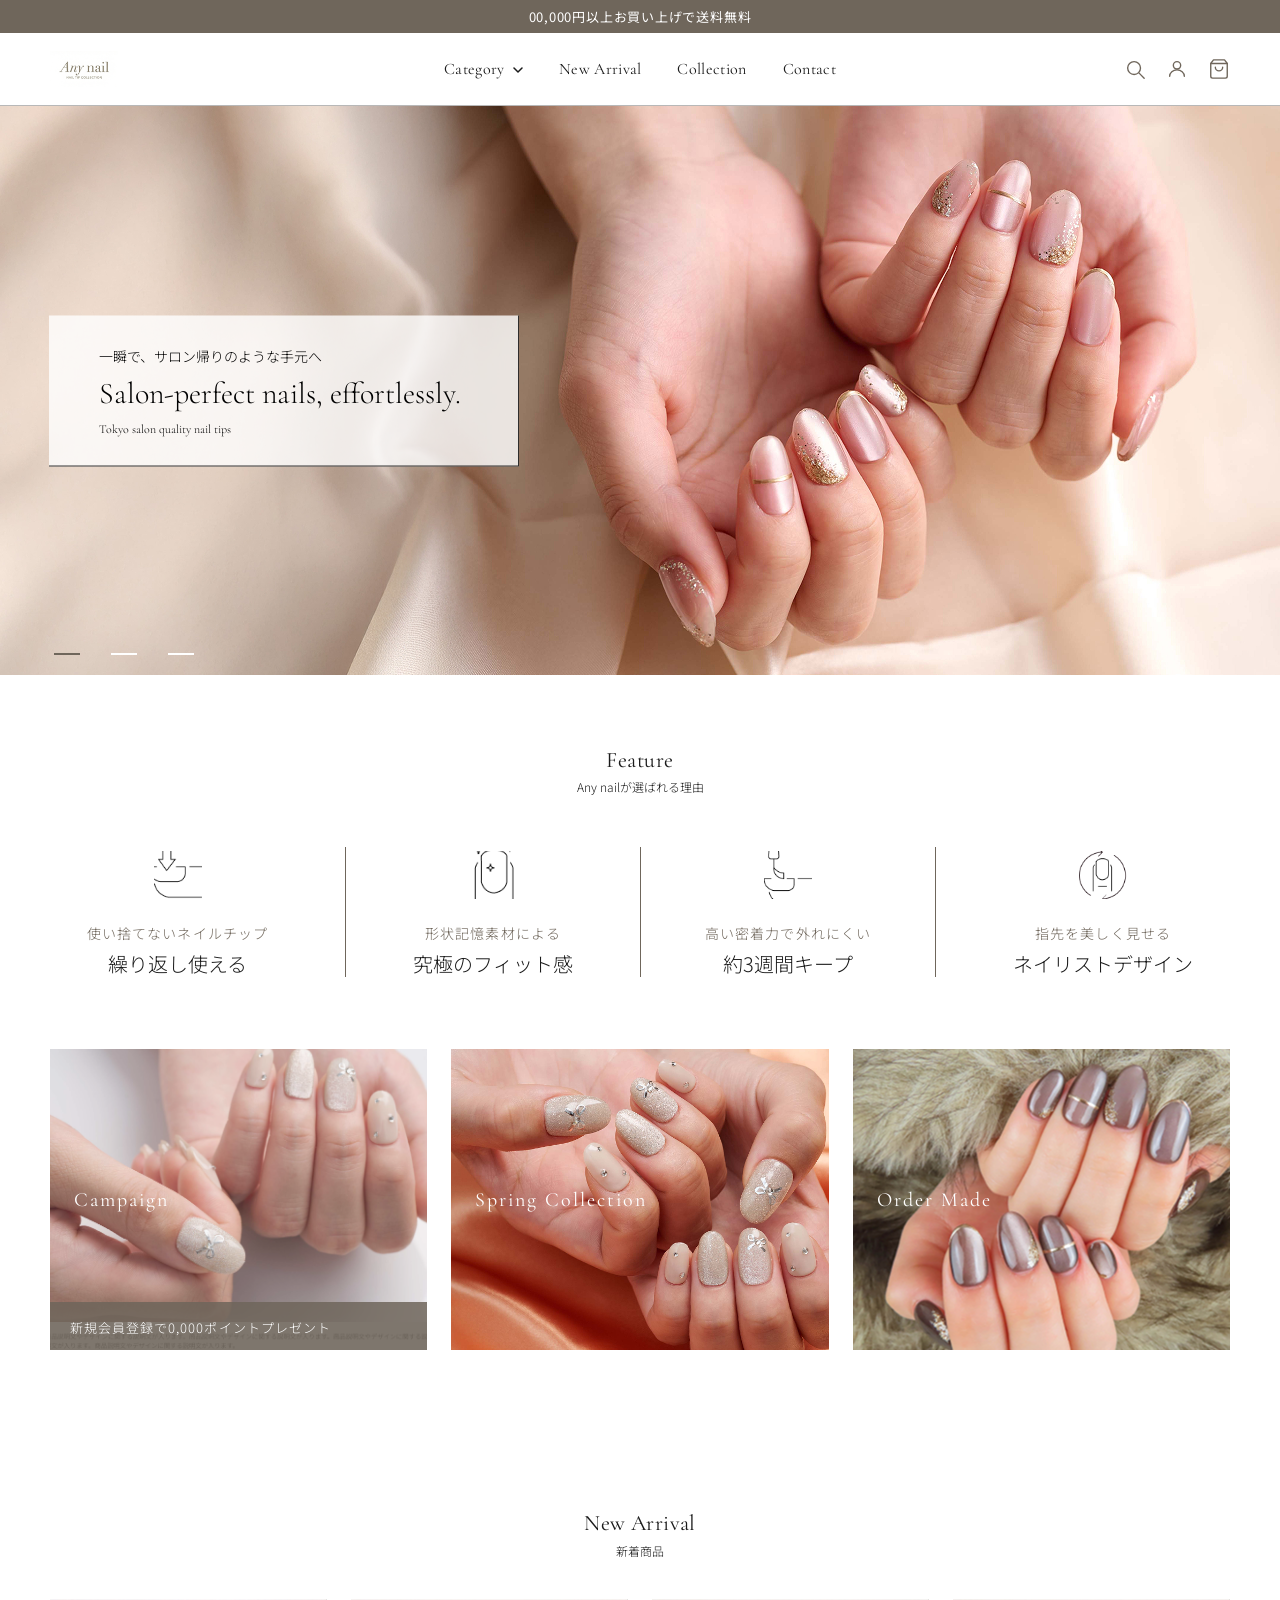
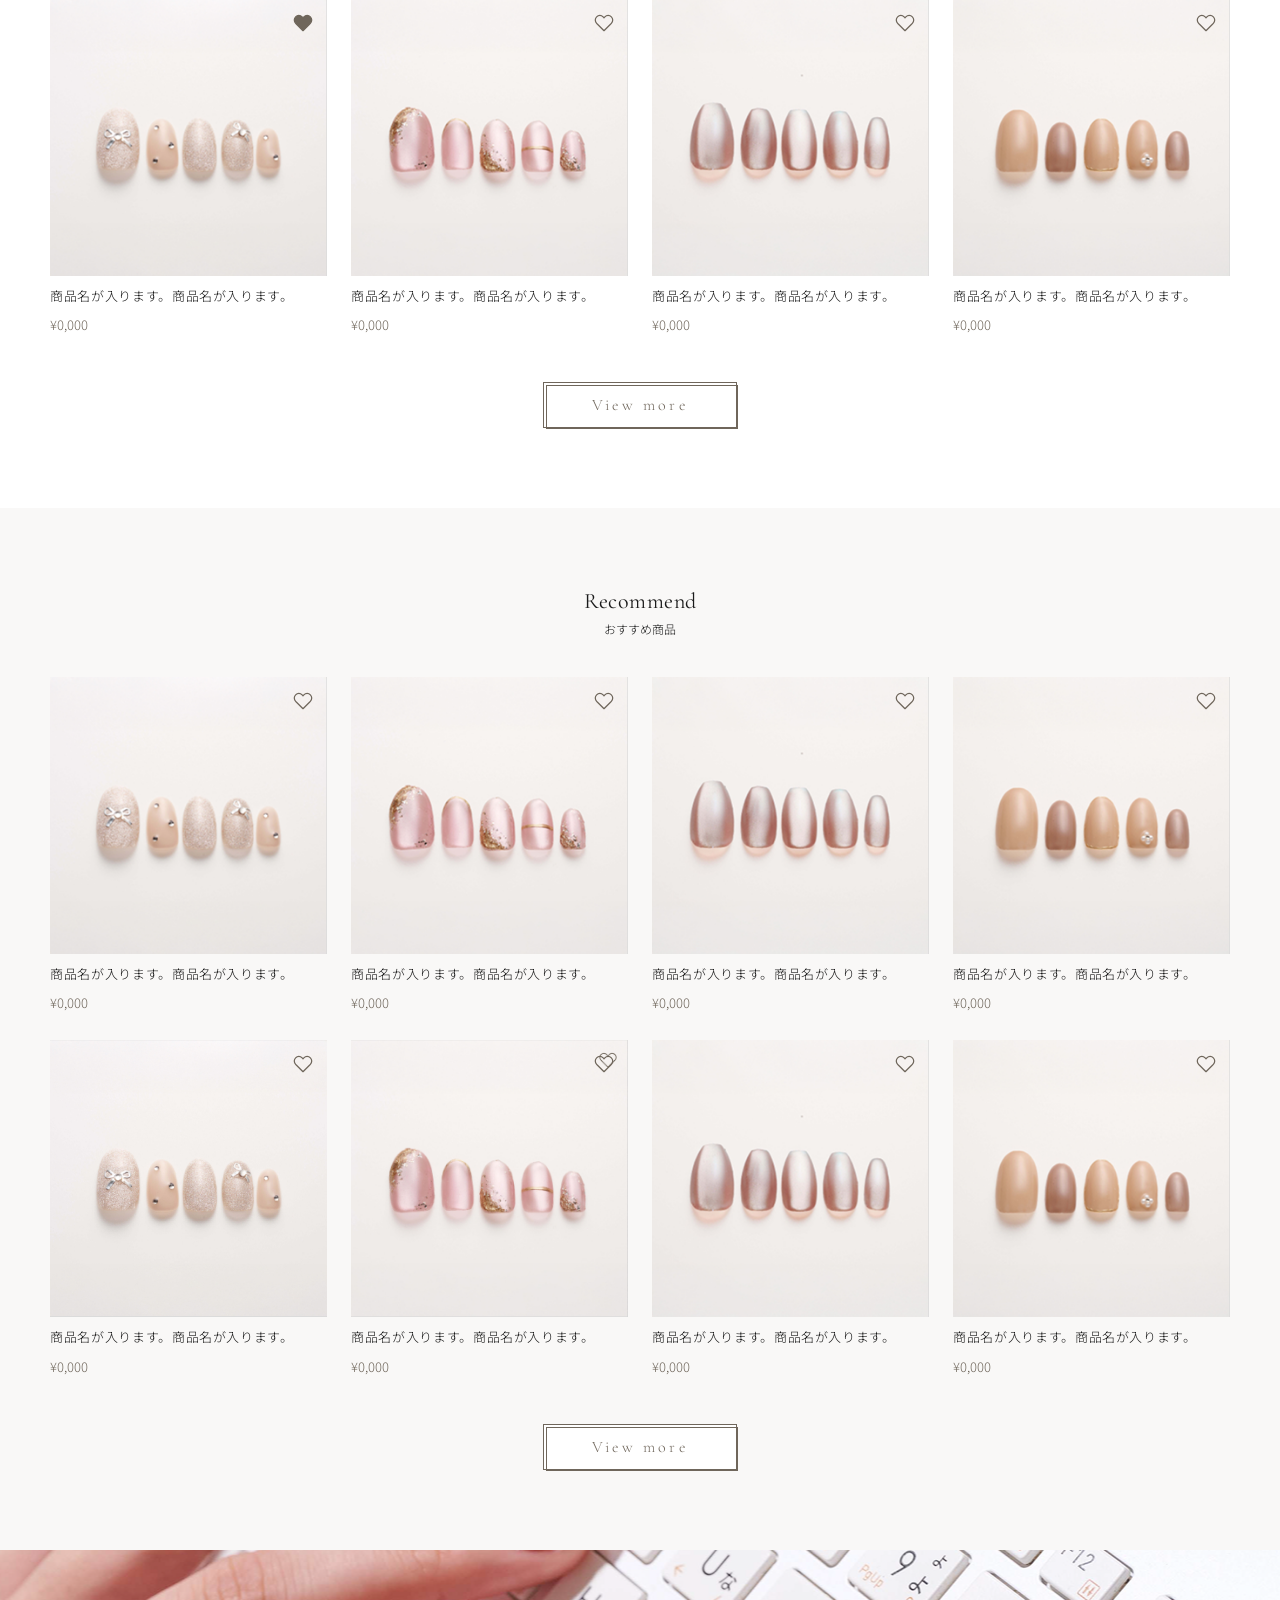
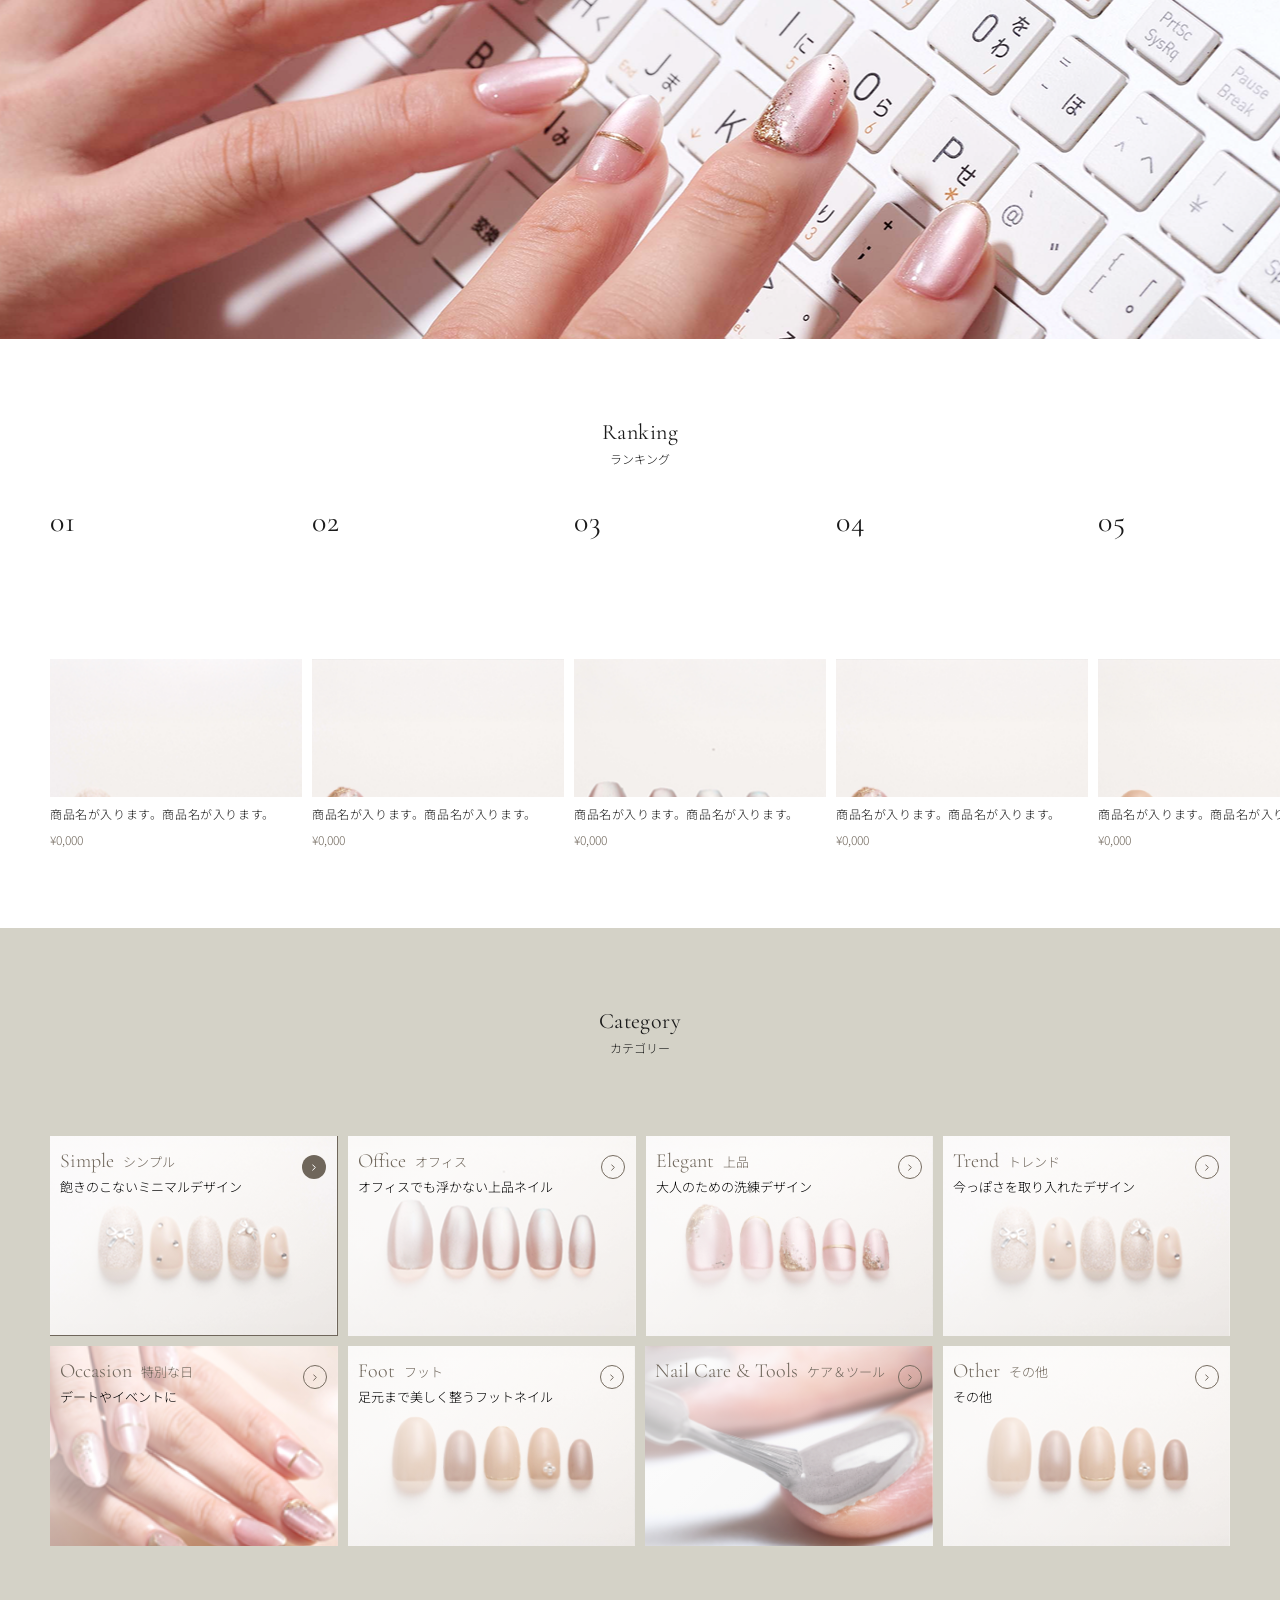
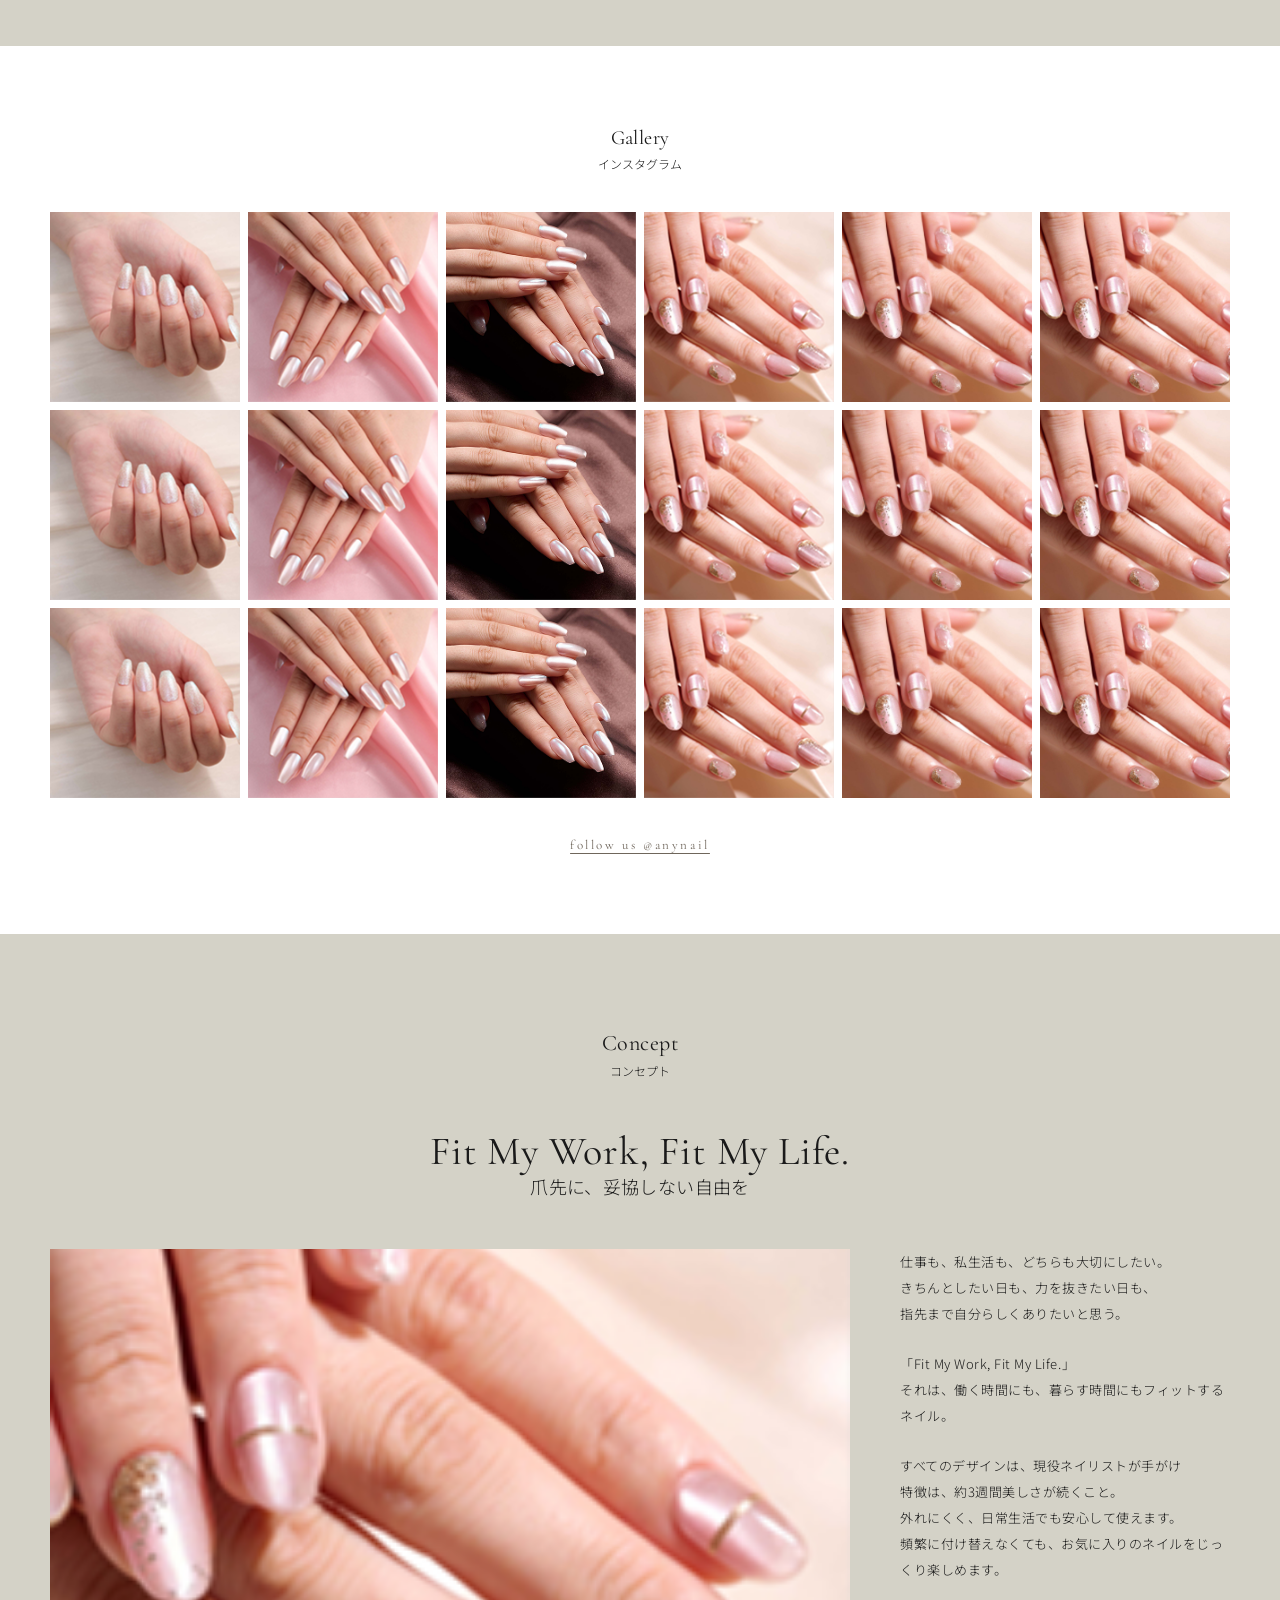
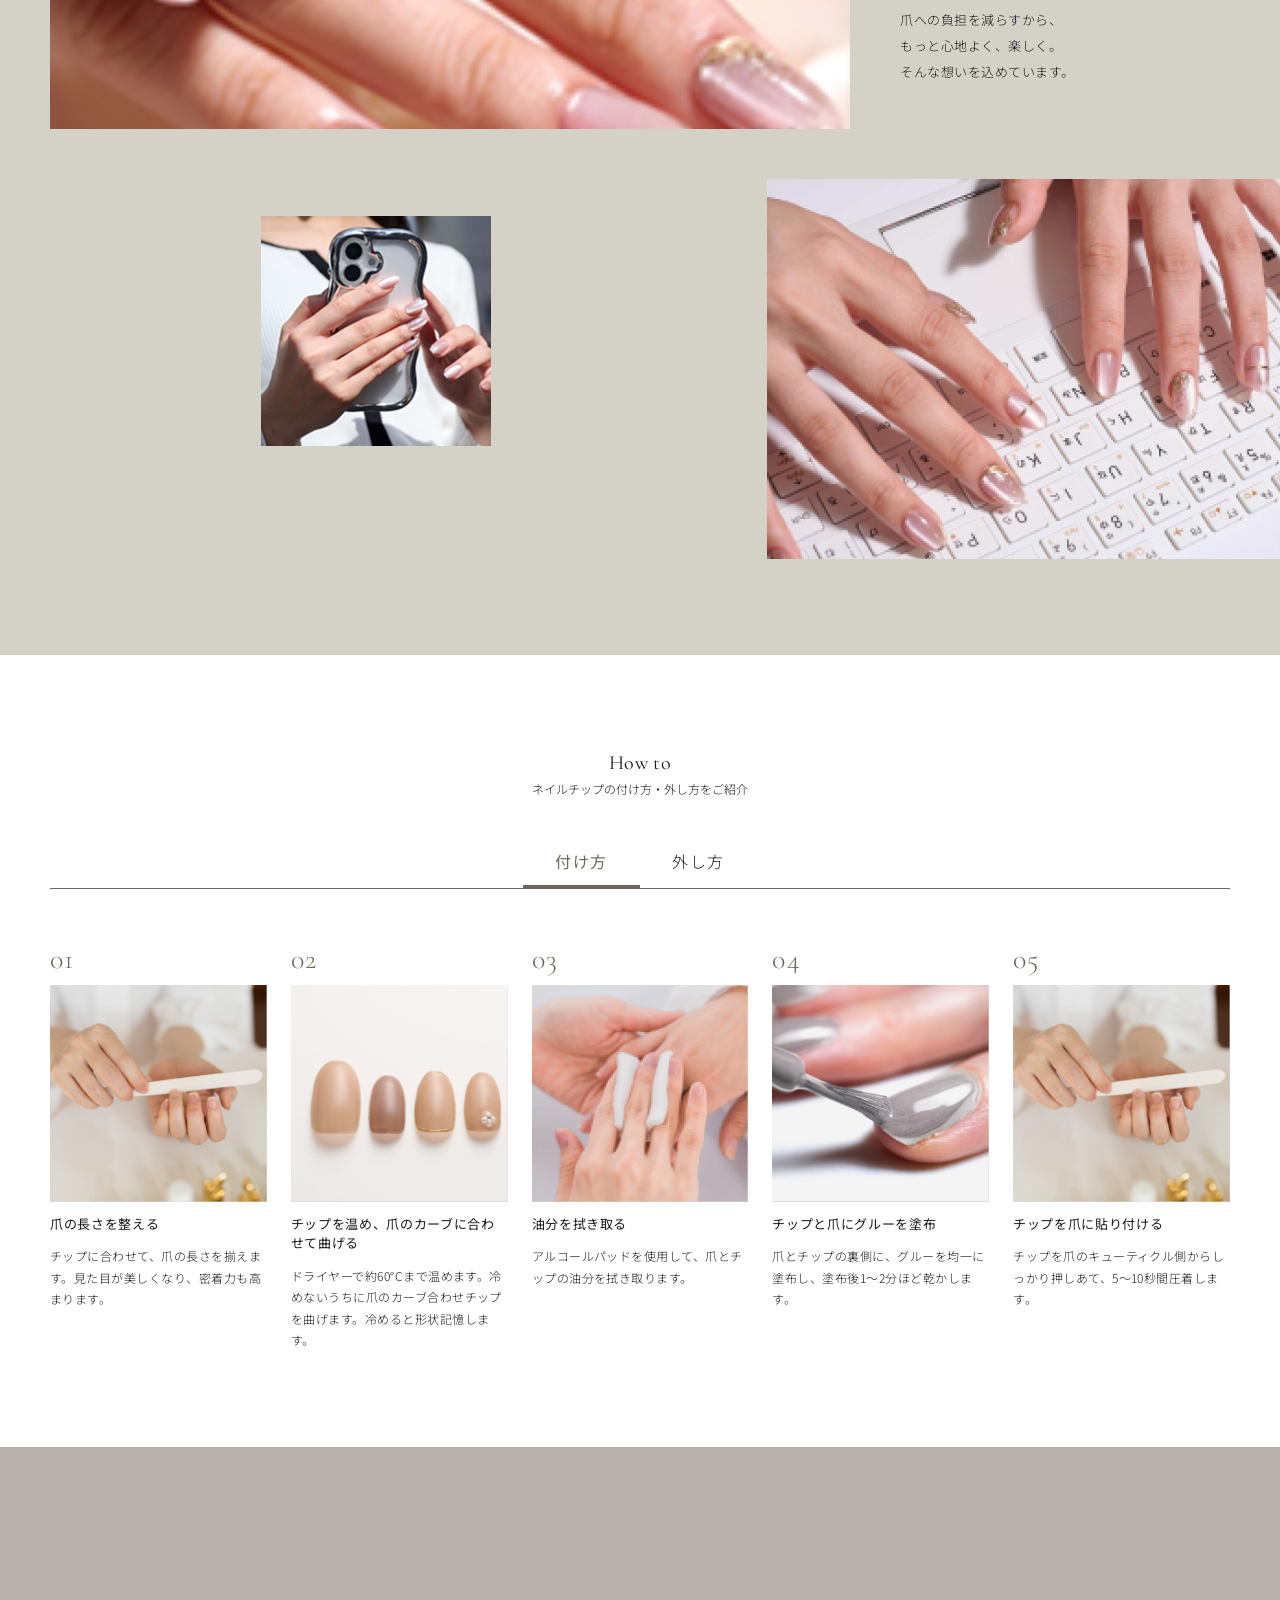
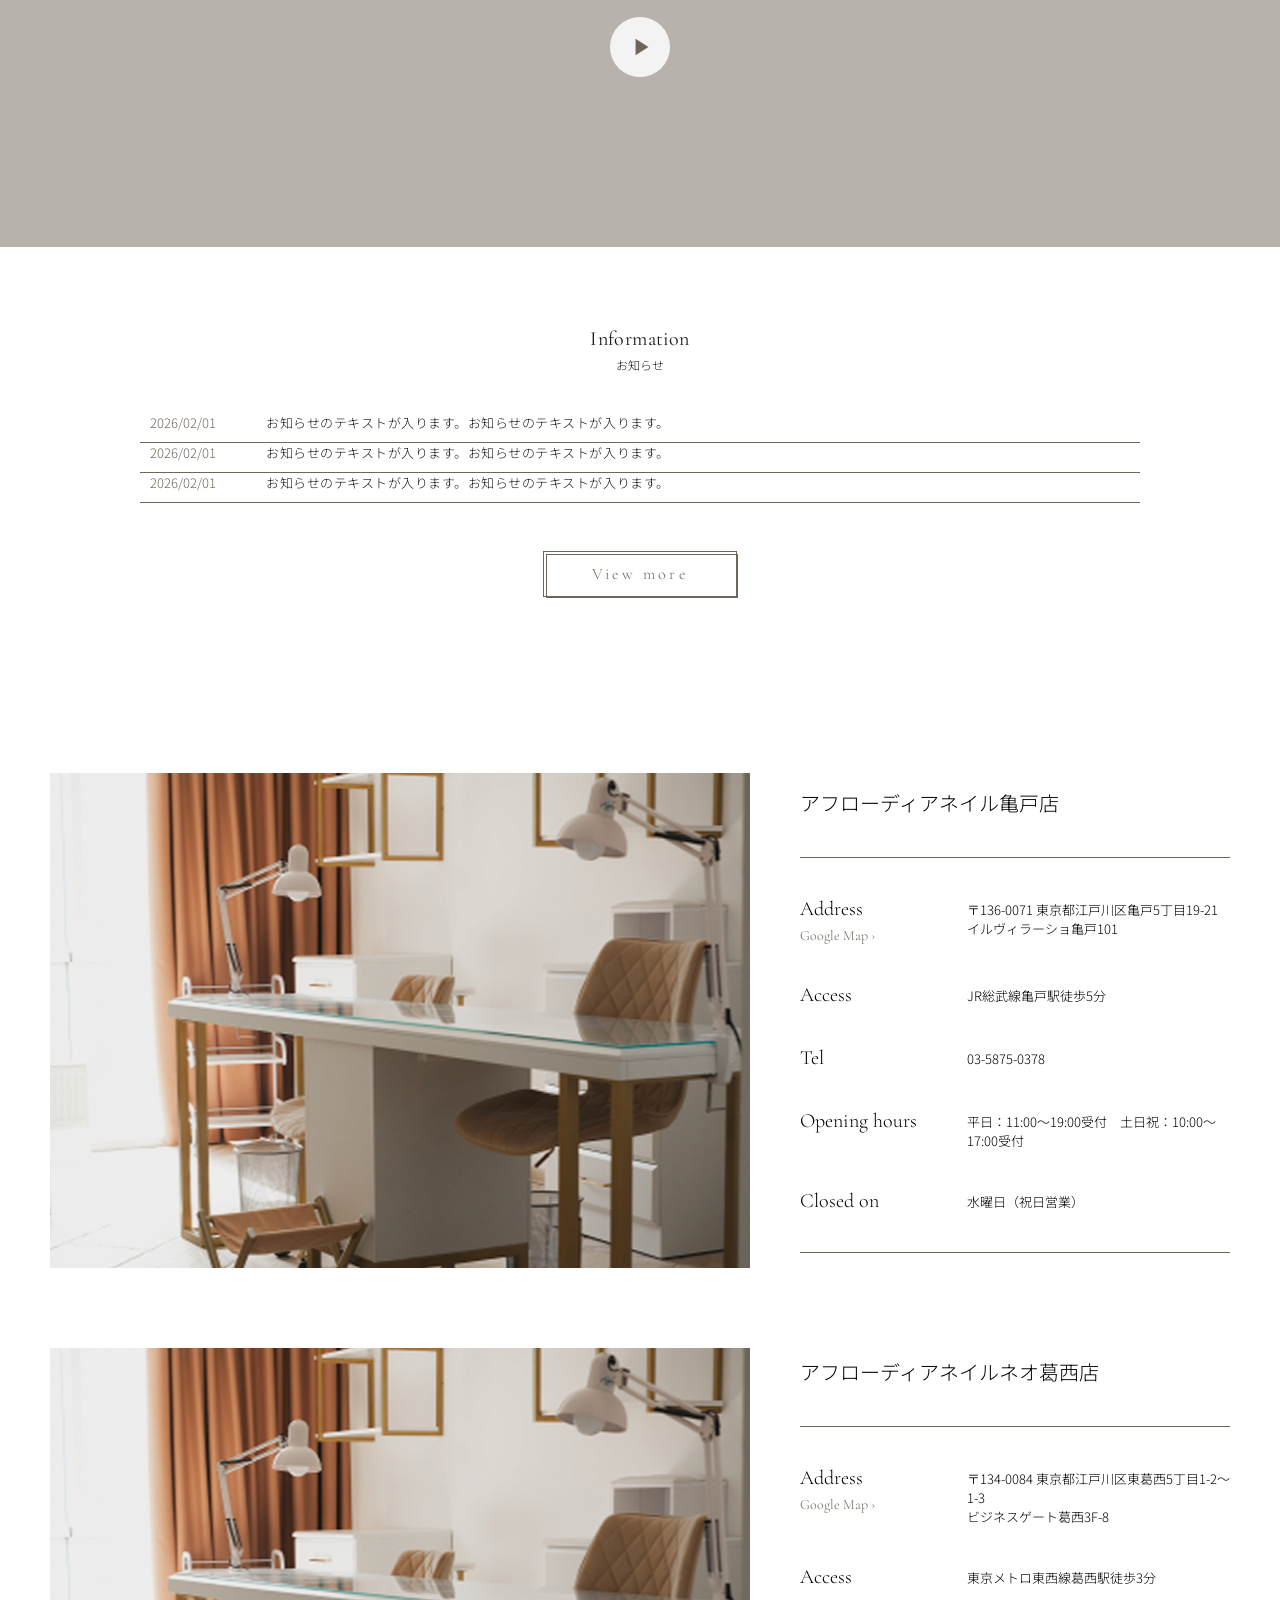
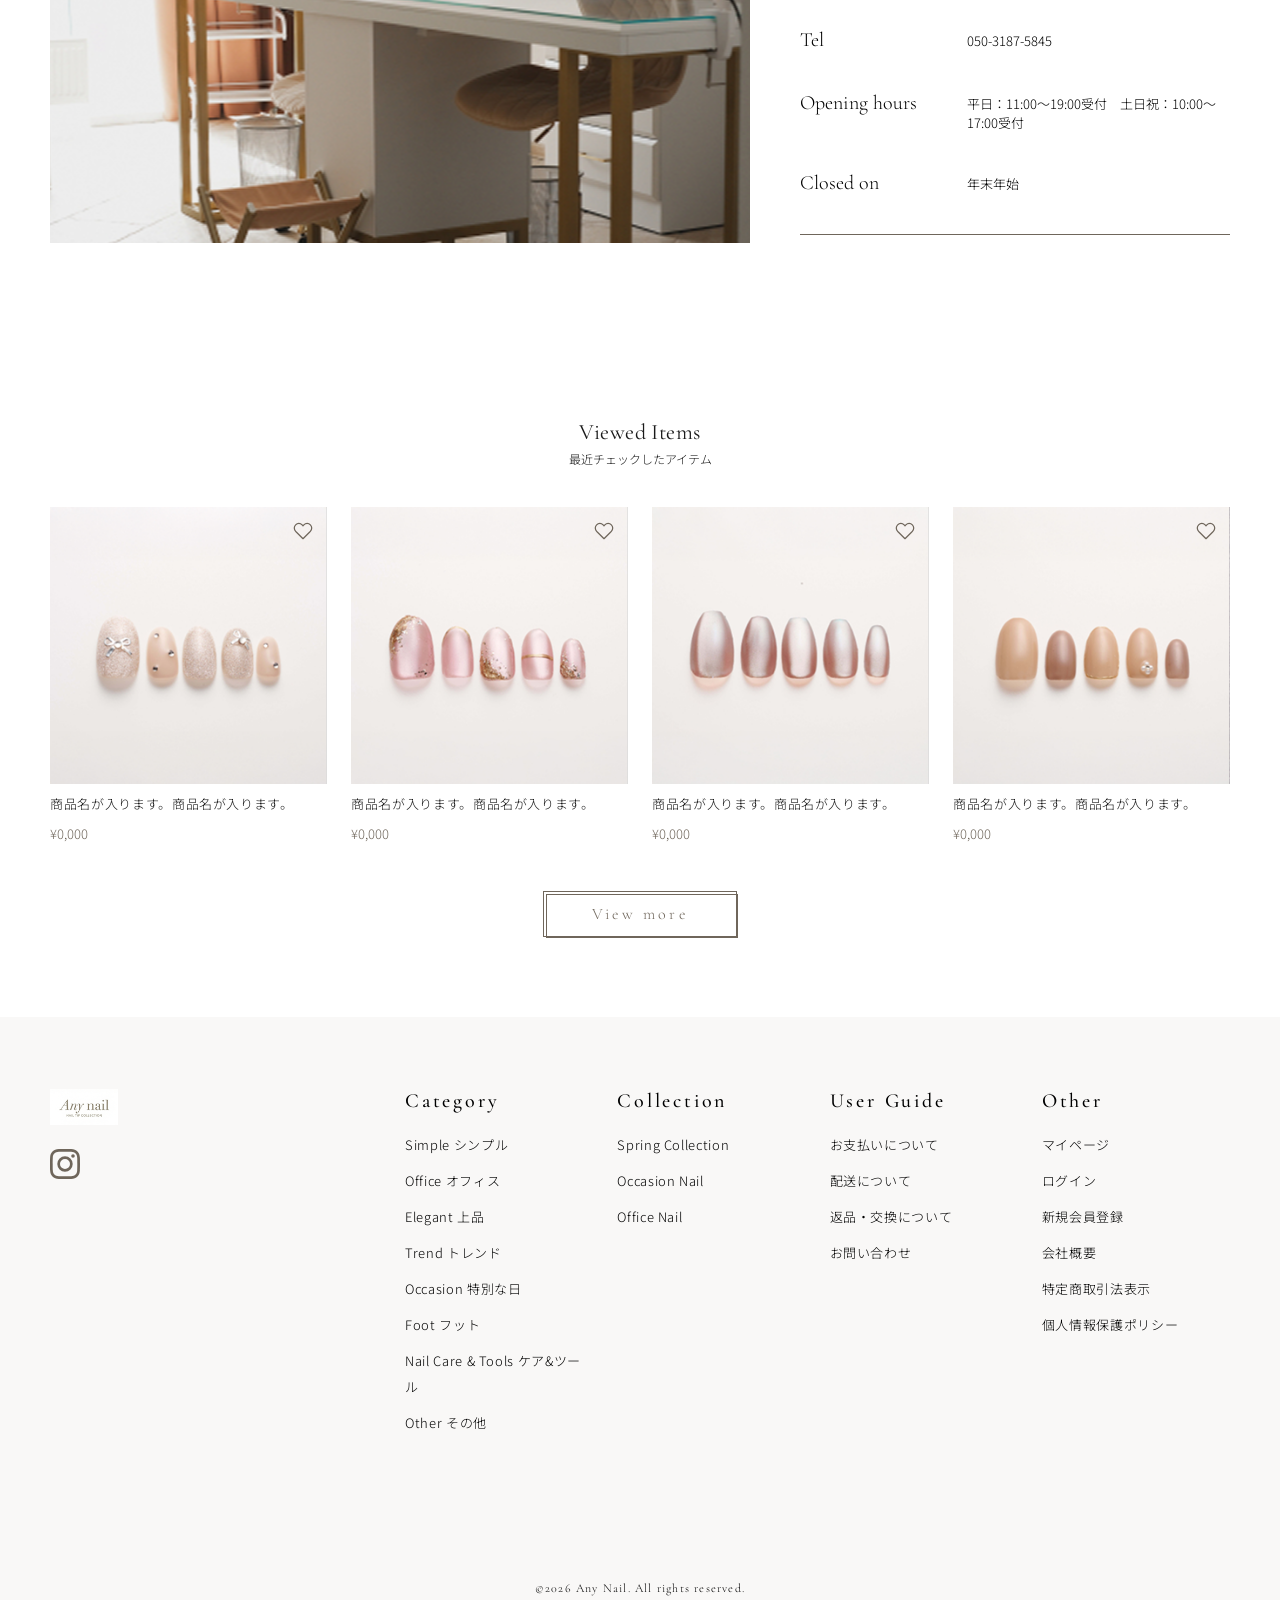
==== commit 556b088b: "Revert feature section changes Co-Authored-By: Claude Sonnet 4.6 <noreply@anthropic.com>" ====
--- a/index.html
+++ b/index.html
@@ -149,6 +149,14 @@
 
           <div class="feature__item">
             <div class="feature__icon">
+              <img src="images/top/5 - Feature 1.png" alt="">
+            </div>
+            <p class="feature__sub">使い捨てないネイルチップ</p>
+            <p class="feature__main">繰り返し使える</p>
+          </div>
+
+          <div class="feature__item">
+            <div class="feature__icon">
               <img src="images/top/6 - Feature 2.png" alt="">
             </div>
             <p class="feature__sub">形状記憶素材による</p>
@@ -169,14 +177,6 @@
             </div>
             <p class="feature__sub">指先を美しく見せる</p>
             <p class="feature__main">ネイリストデザイン</p>
-          </div>
-
-          <div class="feature__item">
-            <div class="feature__icon">
-              <img src="images/top/5 - Feature 1.png" alt="">
-            </div>
-            <p class="feature__sub">使い捨てないネイルチップ</p>
-            <p class="feature__main">繰り返し使える</p>
           </div>
 
         </div>
--- a/style.css
+++ b/style.css
@@ -2269,39 +2269,18 @@
 
   /* Feature */
   .feature__grid {
-    grid-template-columns: 1fr;
-    gap: 0;
+    grid-template-columns: repeat(2, 1fr);
+    gap: 32px;
   }
 
   .feature__item {
-    flex-direction: row;
-    align-items: center;
-    text-align: left;
-    gap: 28px;
-    padding: 32px 0;
     border-left: none;
-    border-right: none;
-    border-bottom: 0.5px solid var(--border);
-  }
-
-  .feature__item:last-child {
-    border-bottom: none;
+    padding: 0 16px;
   }
 
   .feature__item:nth-child(odd) {
-    border-right: none;
-  }
-
-  .feature__icon {
-    flex: 0 0 110px;
-    width: 110px;
-    height: 110px;
-    margin-bottom: 0;
-  }
-
-  .feature__icon img {
-    width: 110px;
-    height: 110px;
+    border-right: 1px solid var(--brown);
+    padding-right: 16px;
   }
 
   /* Campaign */
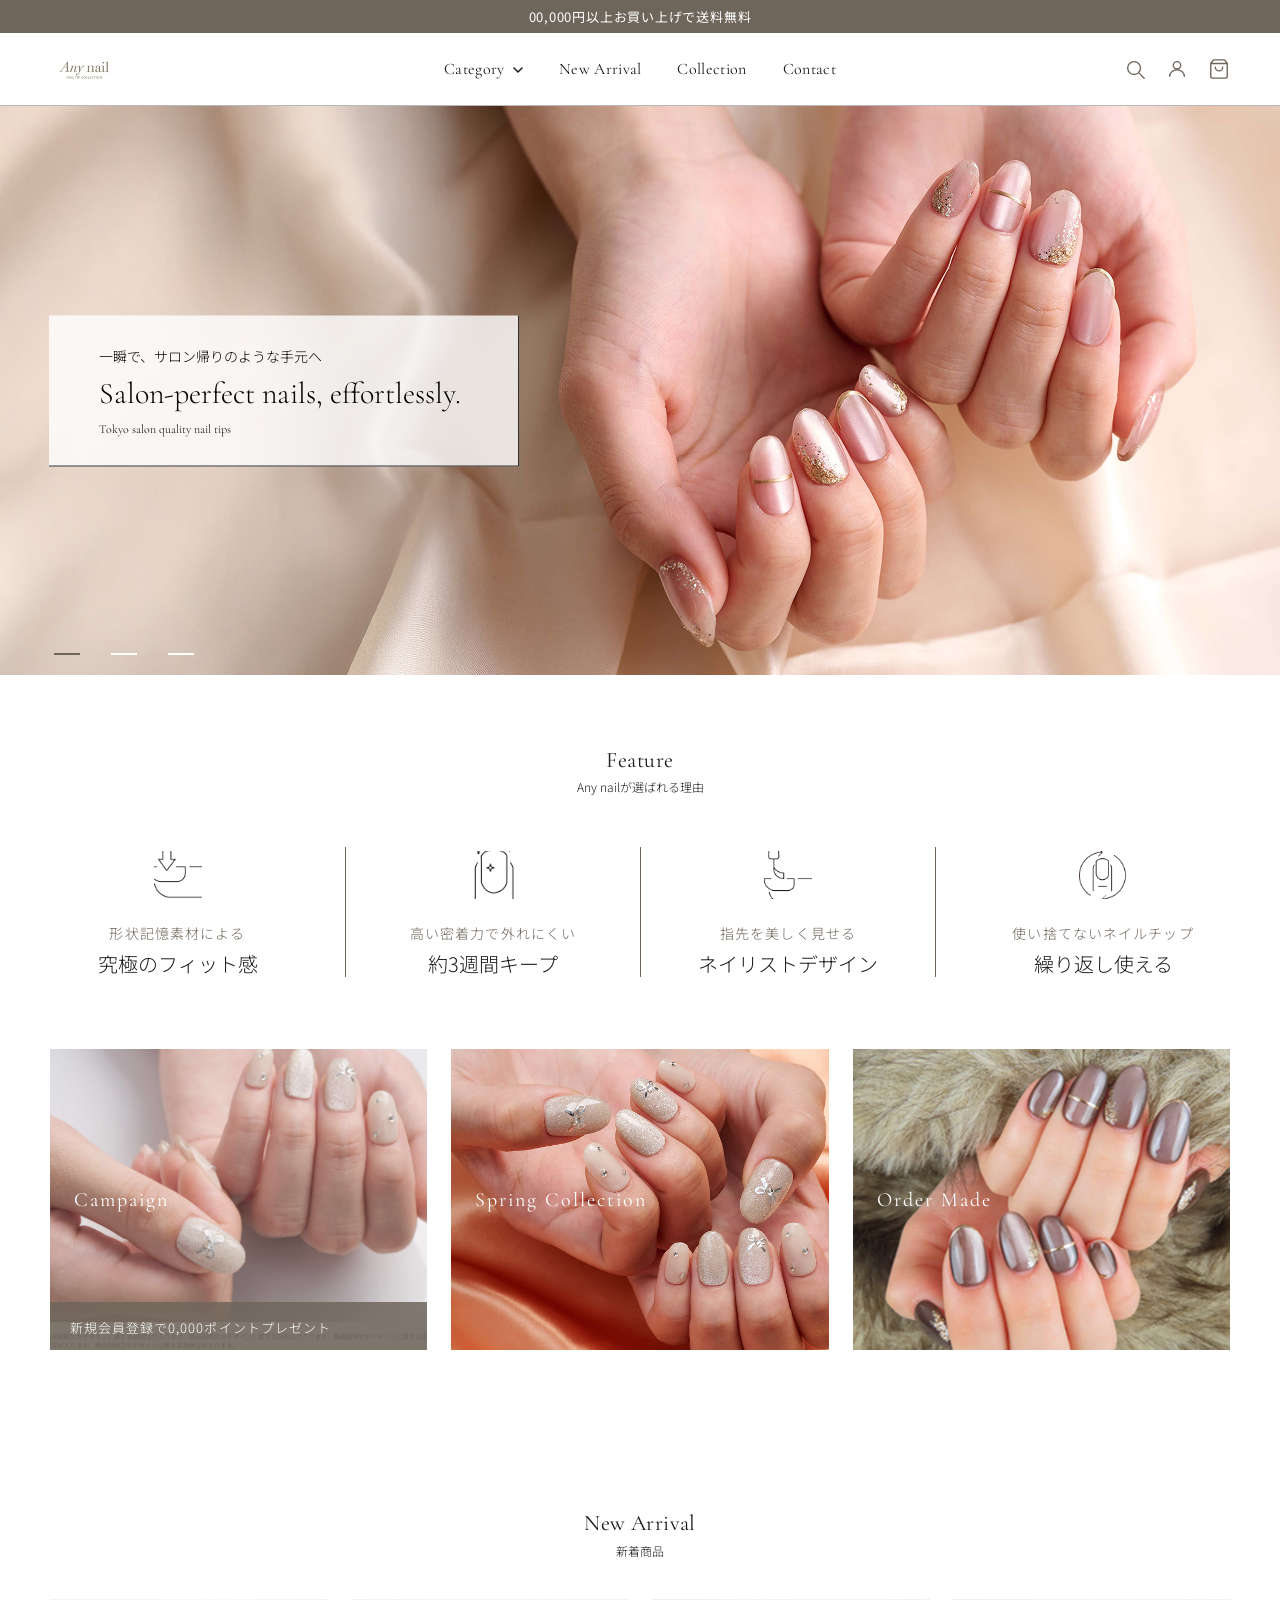
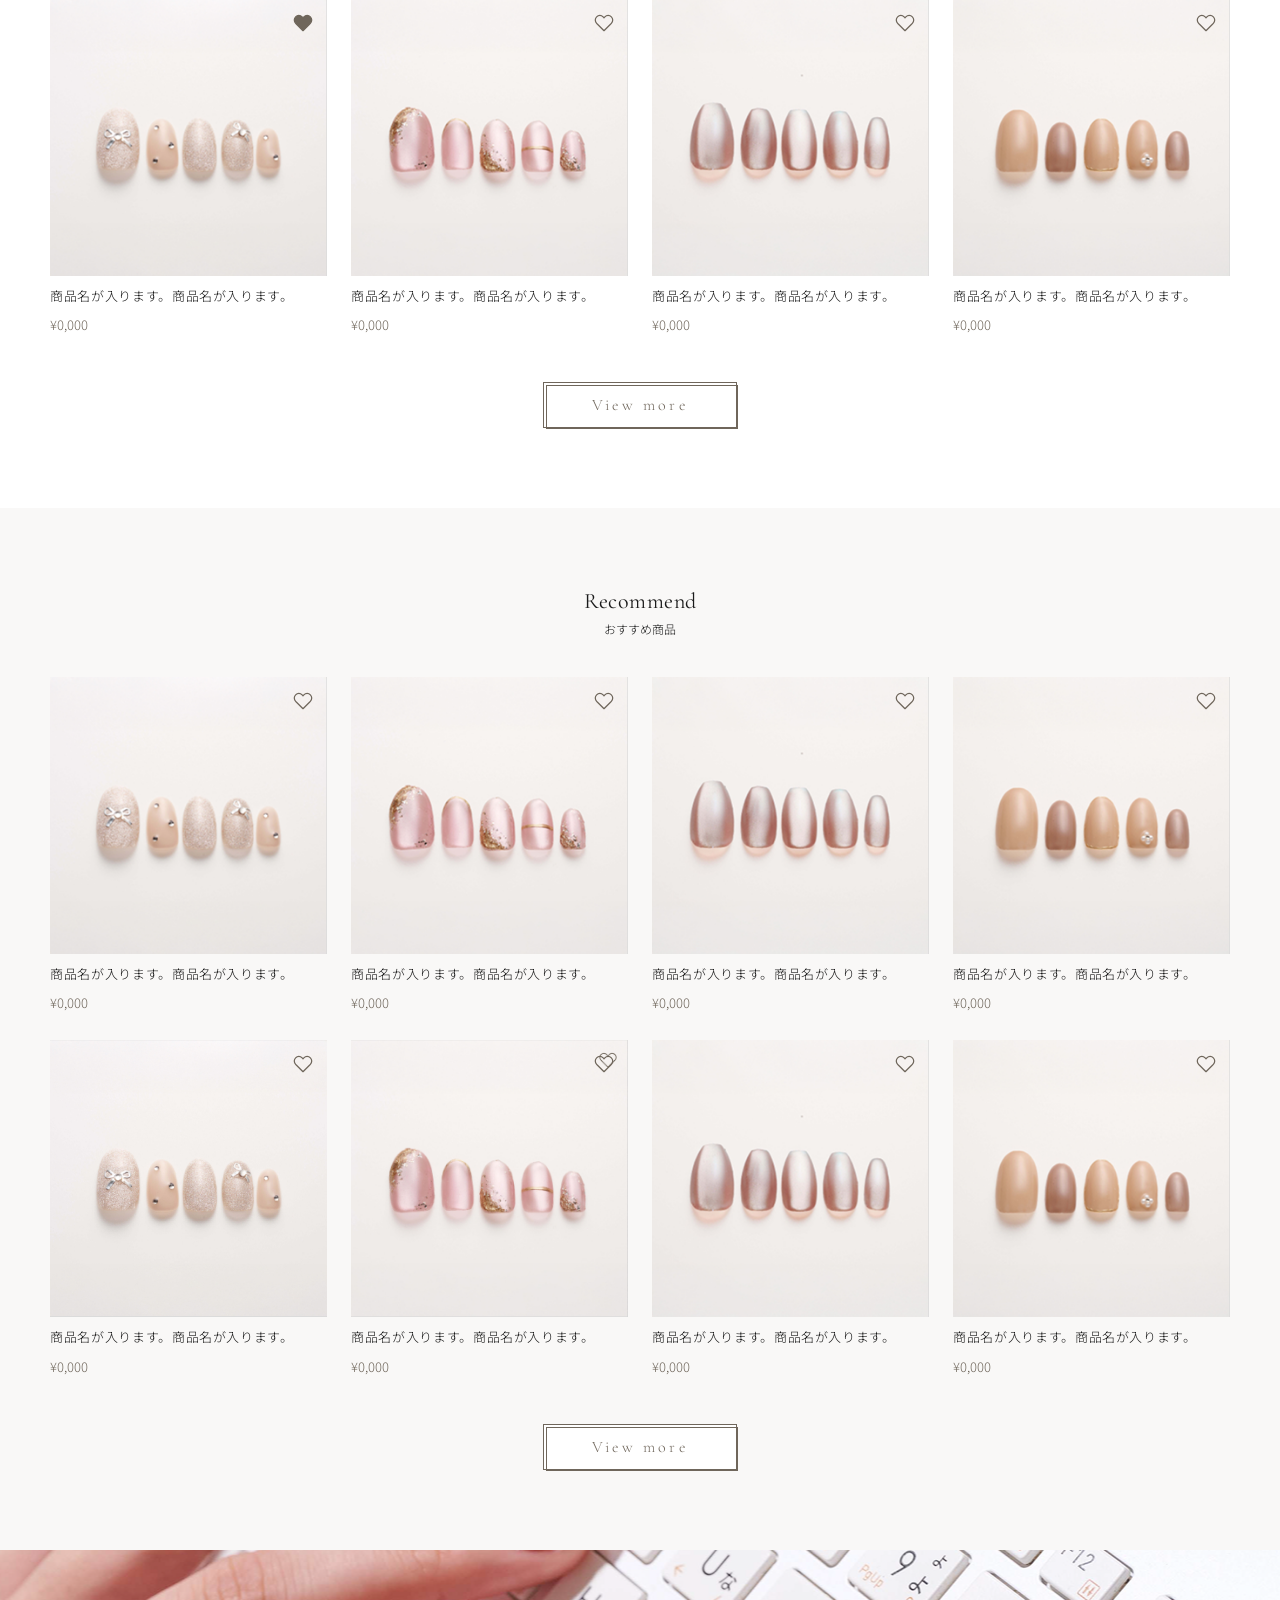
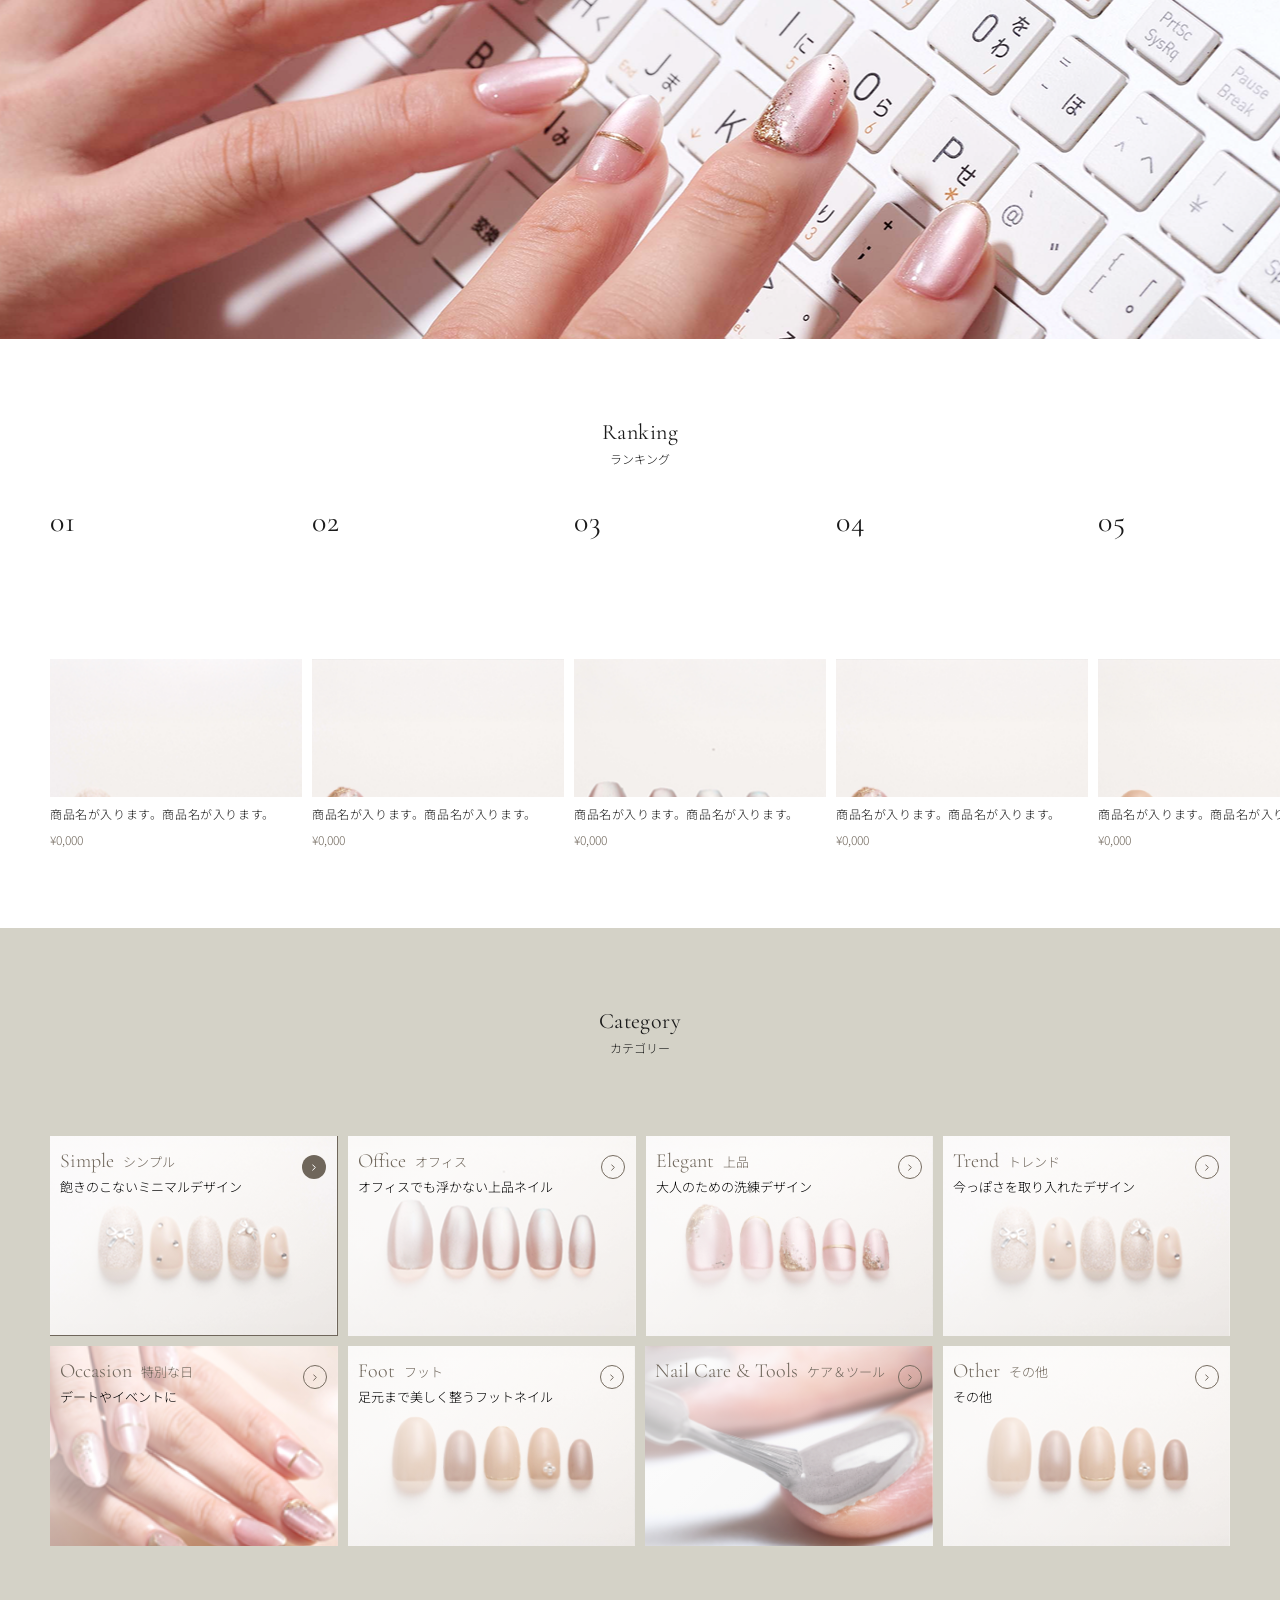
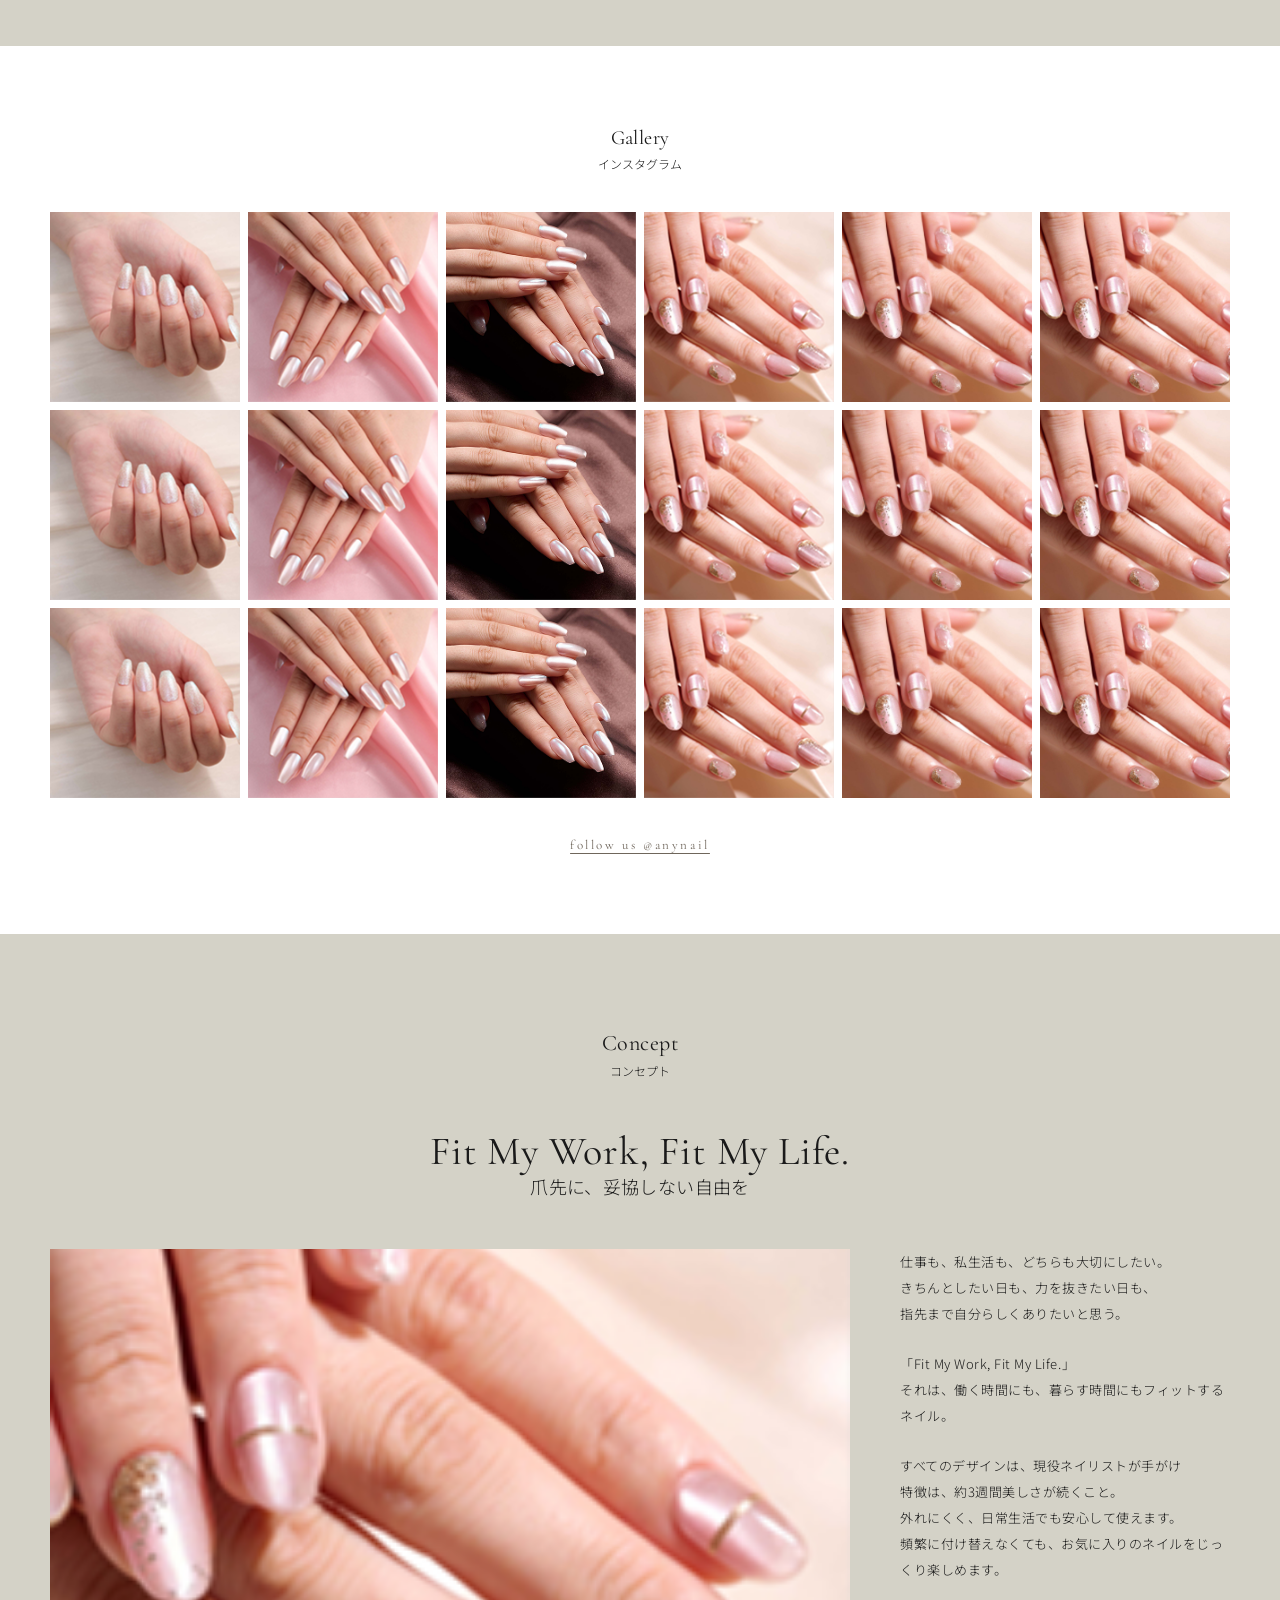
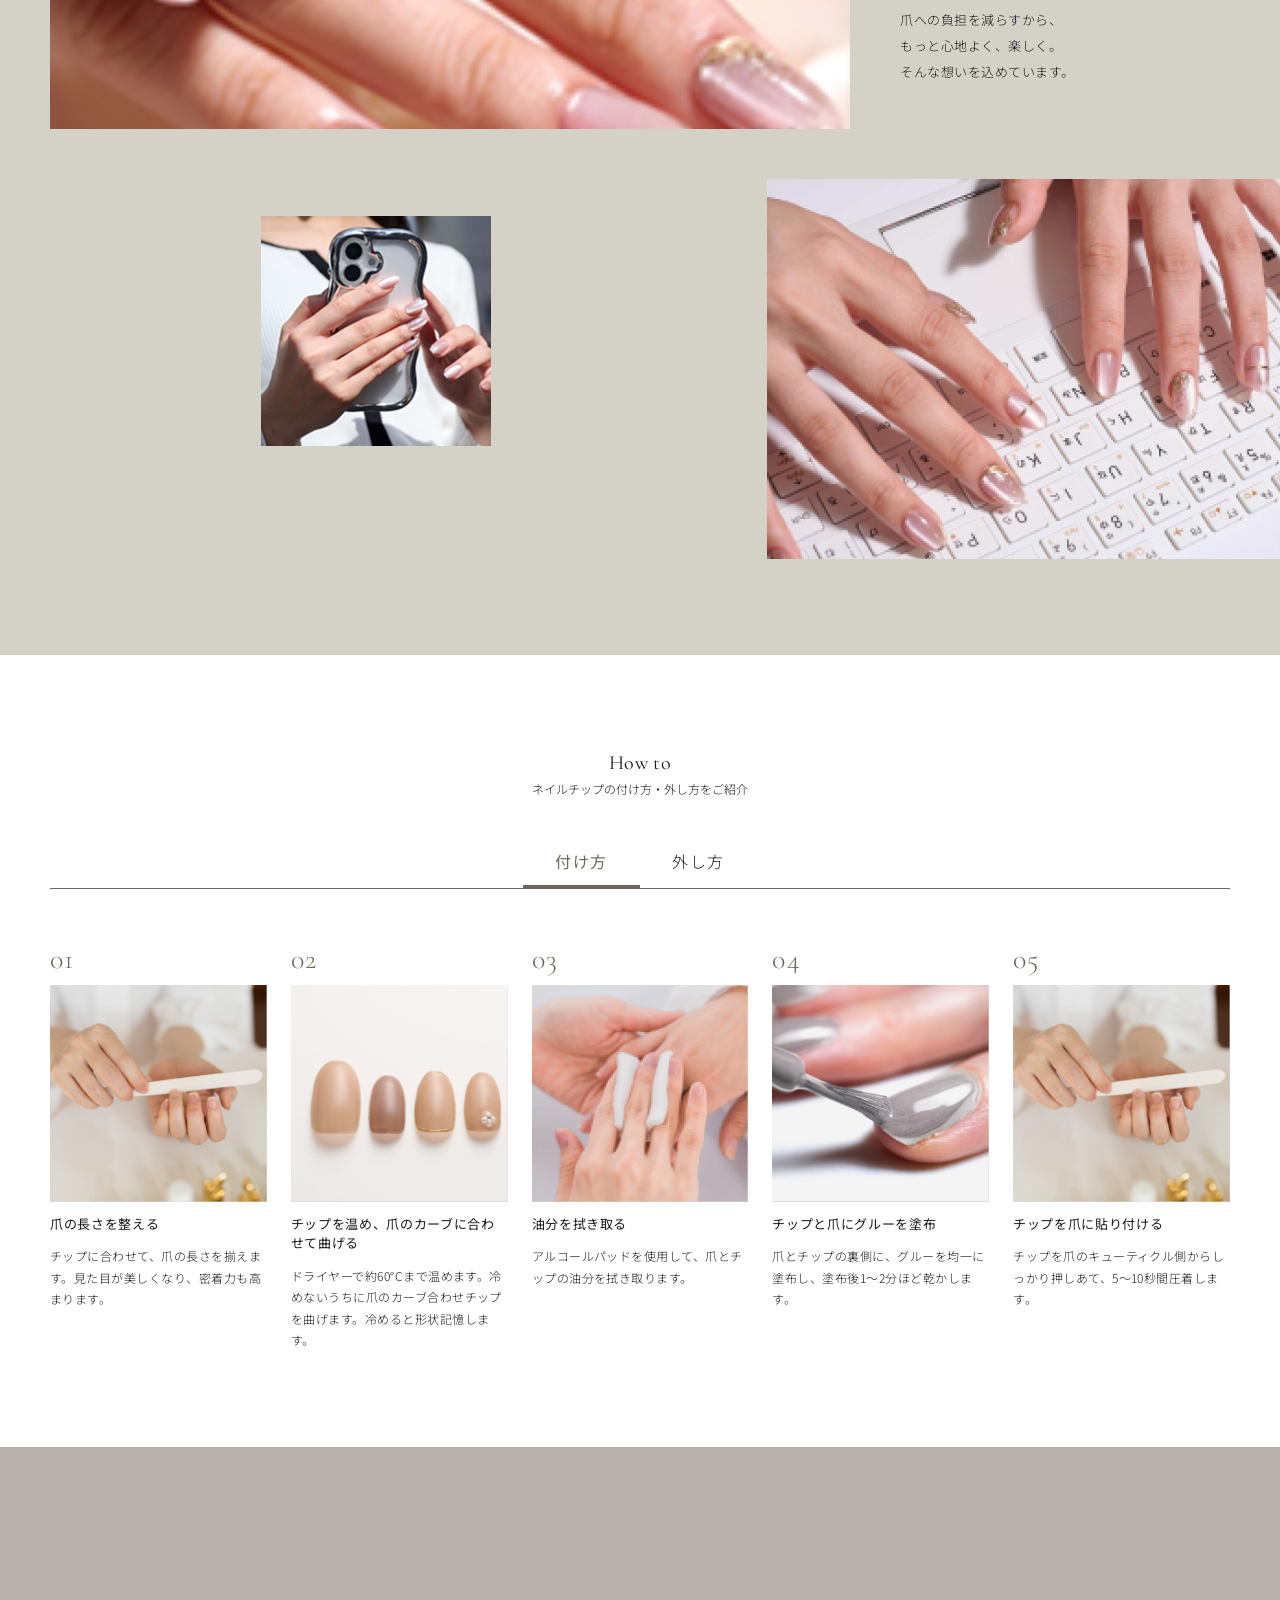
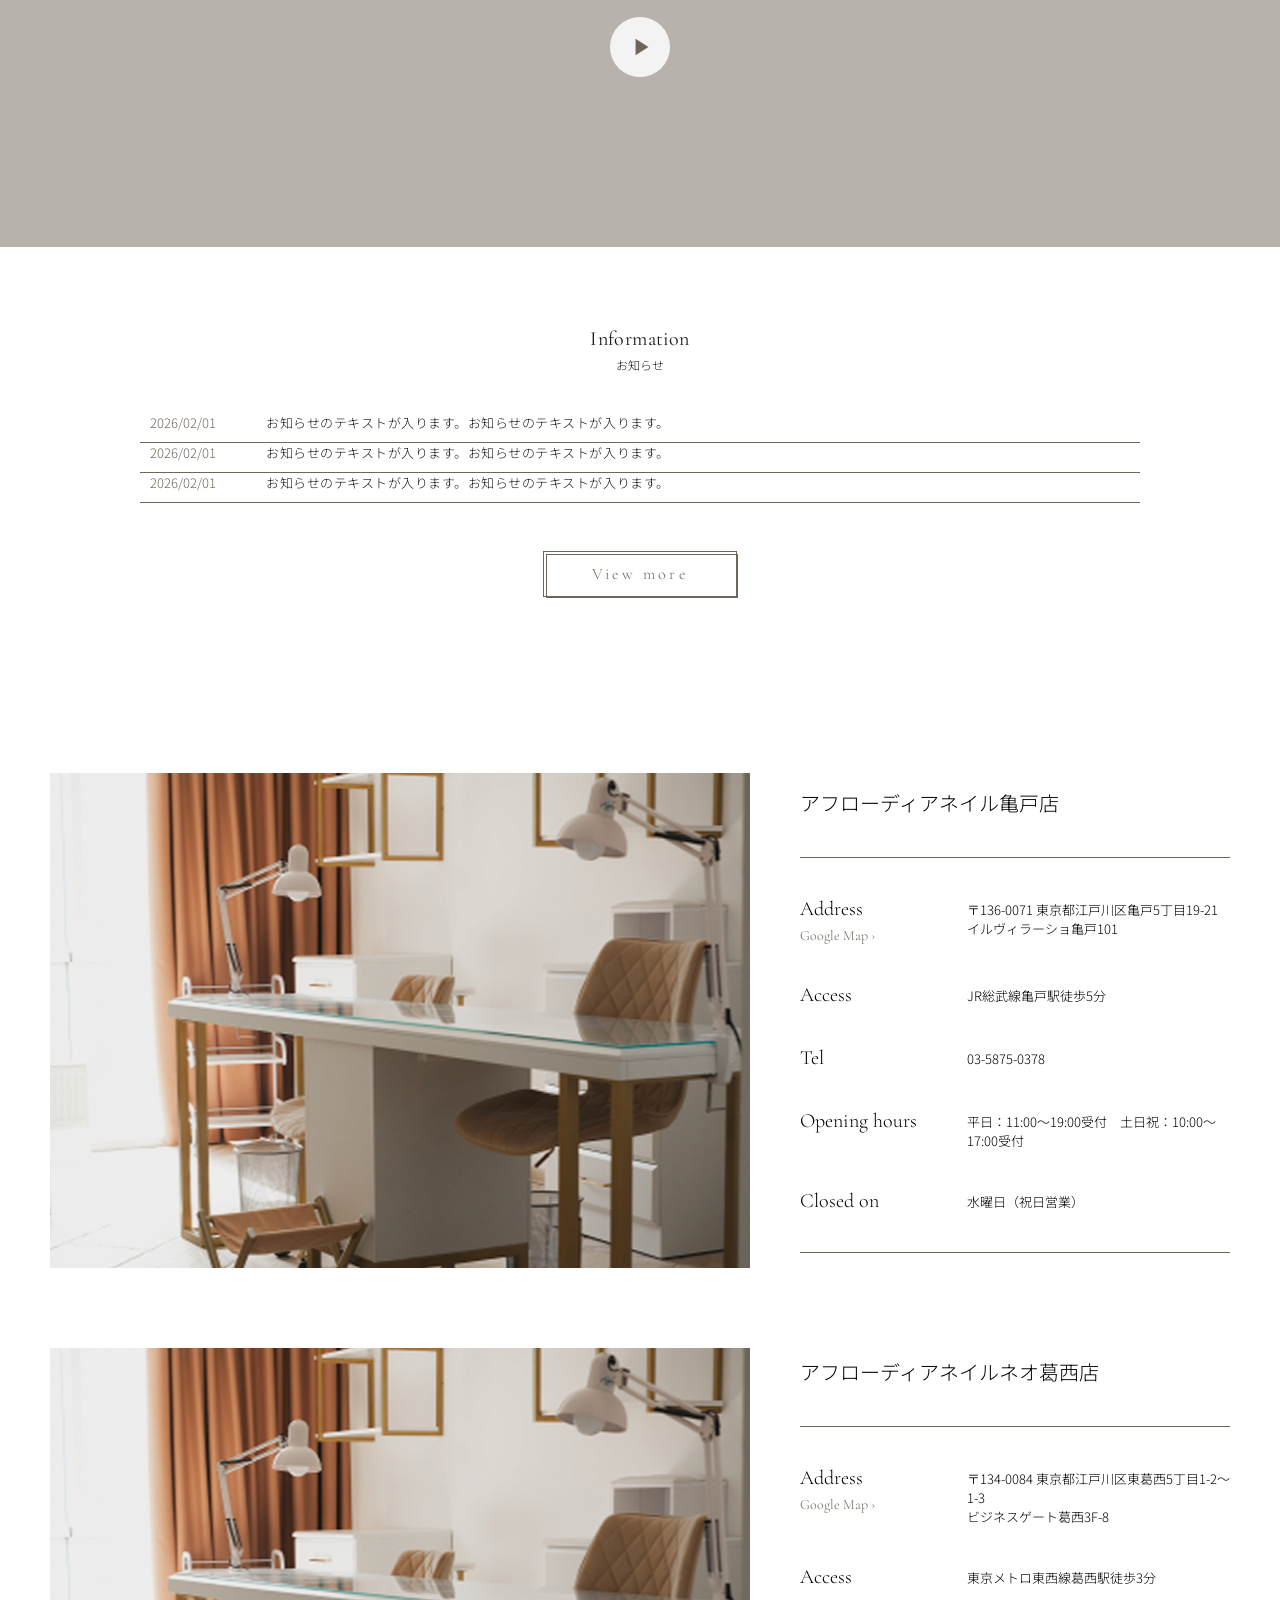
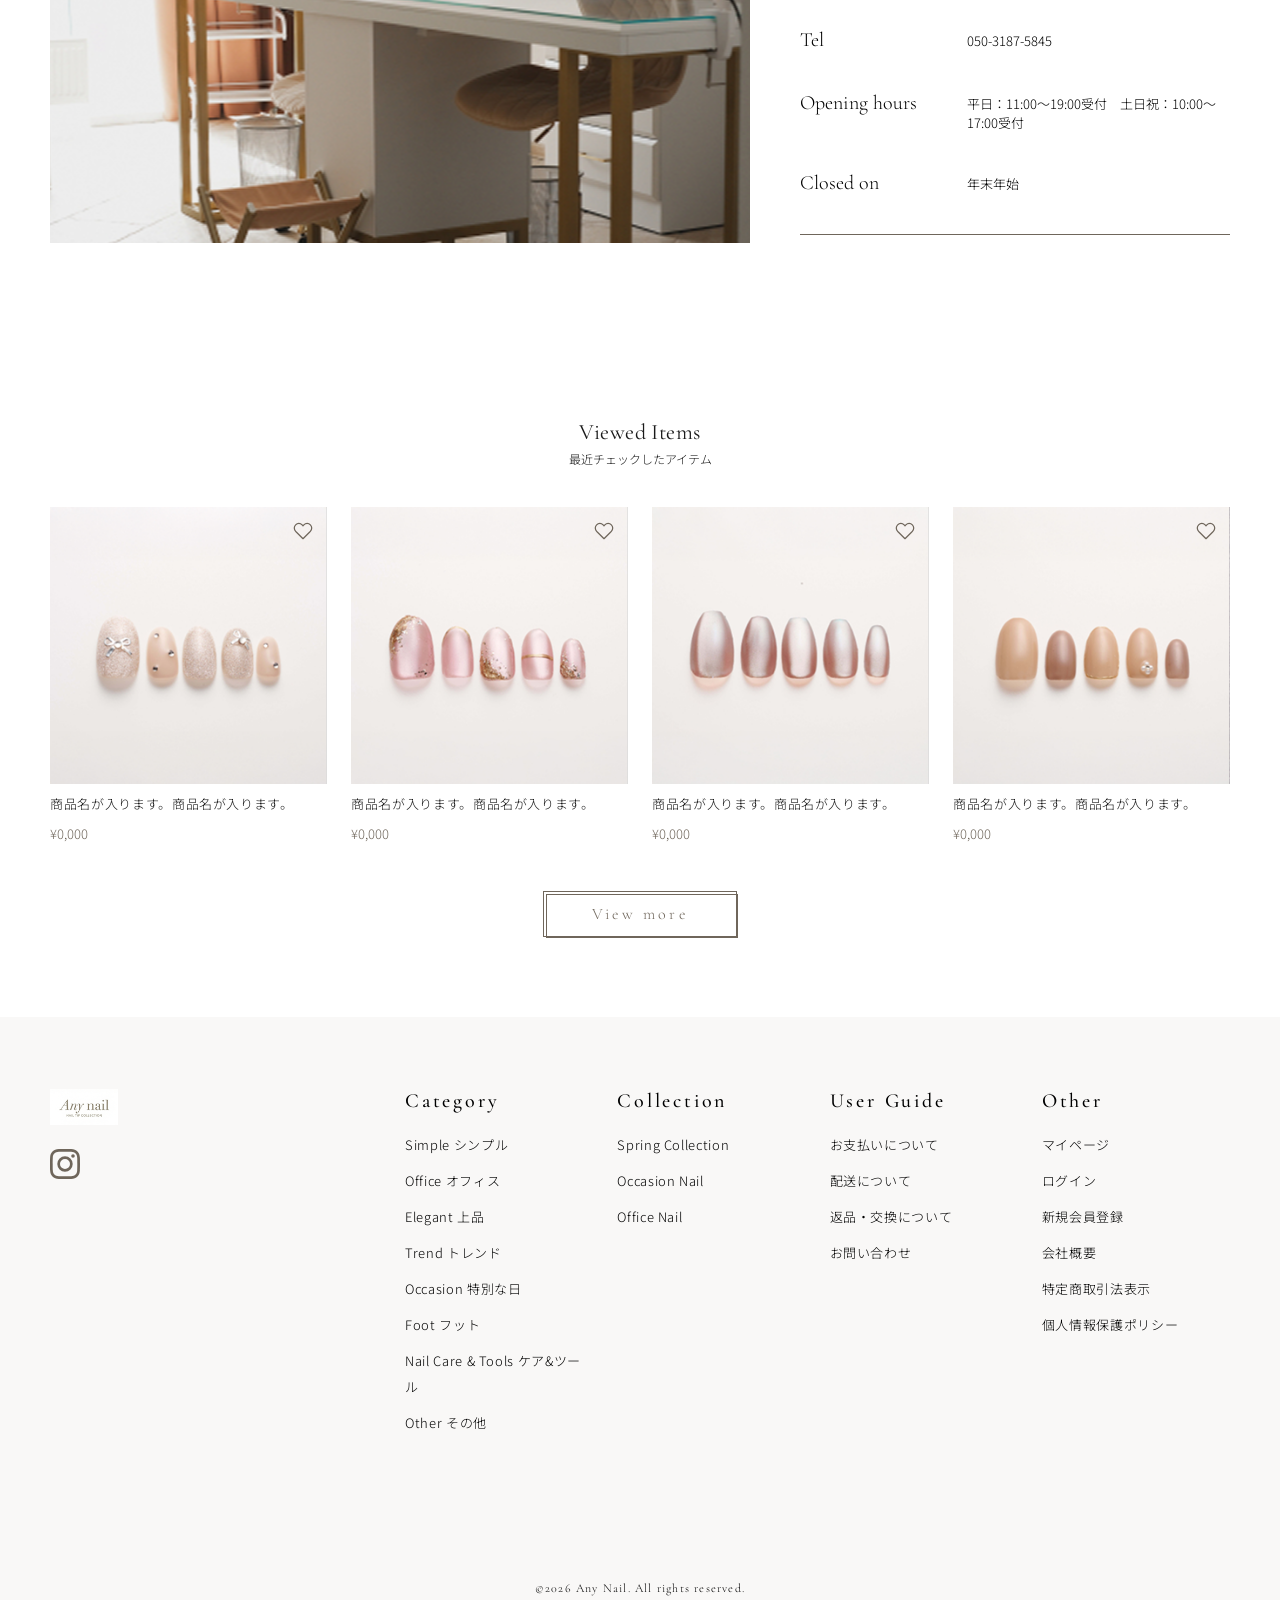
==== commit 49e27e72: "ui fix" ====
--- a/index.html
+++ b/index.html
@@ -151,32 +151,32 @@
             <div class="feature__icon">
               <img src="images/top/5 - Feature 1.png" alt="">
             </div>
-            <p class="feature__sub">使い捨てないネイルチップ</p>
-            <p class="feature__main">繰り返し使える</p>
+            <p class="feature__sub">形状記憶素材による</p>
+            <p class="feature__main">究極のフィット感</p>
           </div>
 
           <div class="feature__item">
             <div class="feature__icon">
               <img src="images/top/6 - Feature 2.png" alt="">
             </div>
-            <p class="feature__sub">形状記憶素材による</p>
-            <p class="feature__main">究極のフィット感</p>
+            <p class="feature__sub">高い密着力で外れにくい</p>
+            <p class="feature__main">約3週間キープ</p>
           </div>
 
           <div class="feature__item">
             <div class="feature__icon">
               <img src="images/top/7 - Feature 3.png" alt="">
             </div>
-            <p class="feature__sub">高い密着力で外れにくい</p>
-            <p class="feature__main">約3週間キープ</p>
+            <p class="feature__sub">指先を美しく見せる</p>
+            <p class="feature__main">ネイリストデザイン</p>            
           </div>
 
           <div class="feature__item">
             <div class="feature__icon">
               <img src="images/top/8 - Feature 4.png" alt="">
             </div>
-            <p class="feature__sub">指先を美しく見せる</p>
-            <p class="feature__main">ネイリストデザイン</p>
+            <p class="feature__sub">使い捨てないネイルチップ</p>
+            <p class="feature__main">繰り返し使える</p>
           </div>
 
         </div>
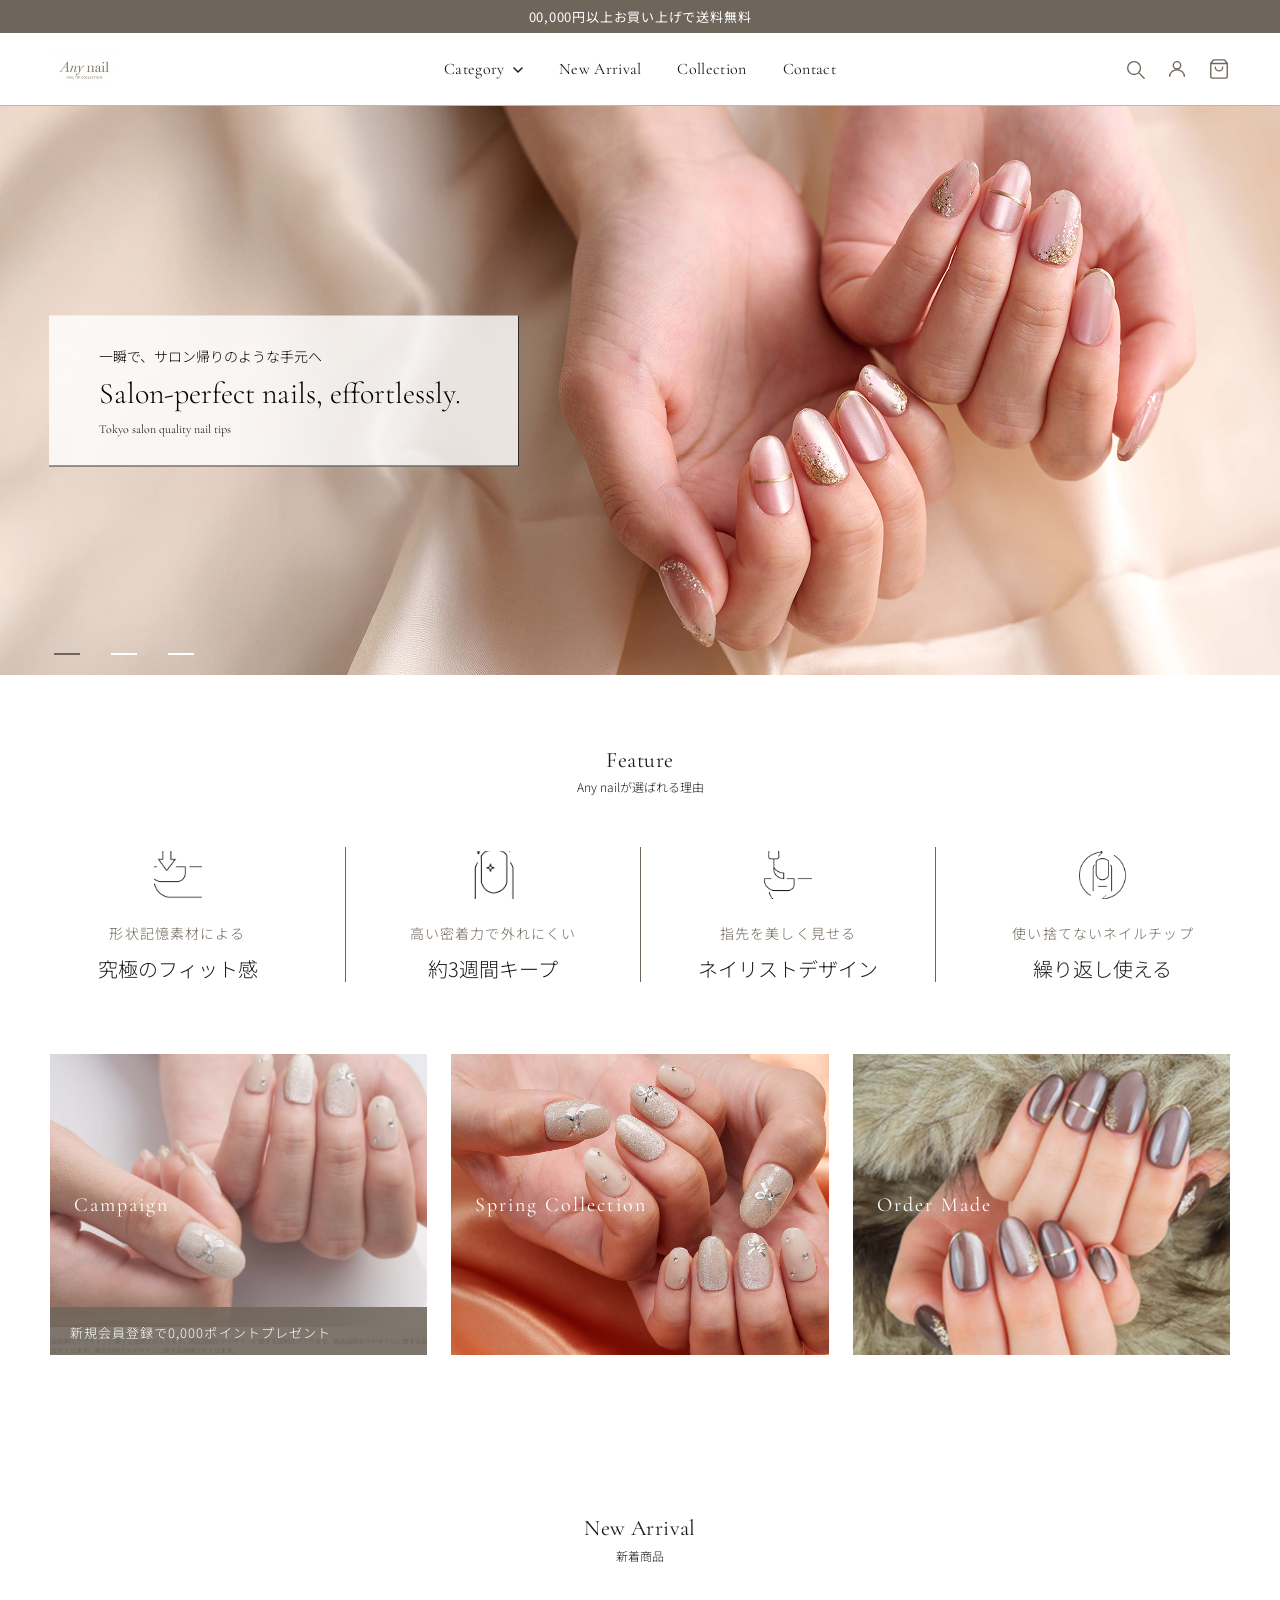
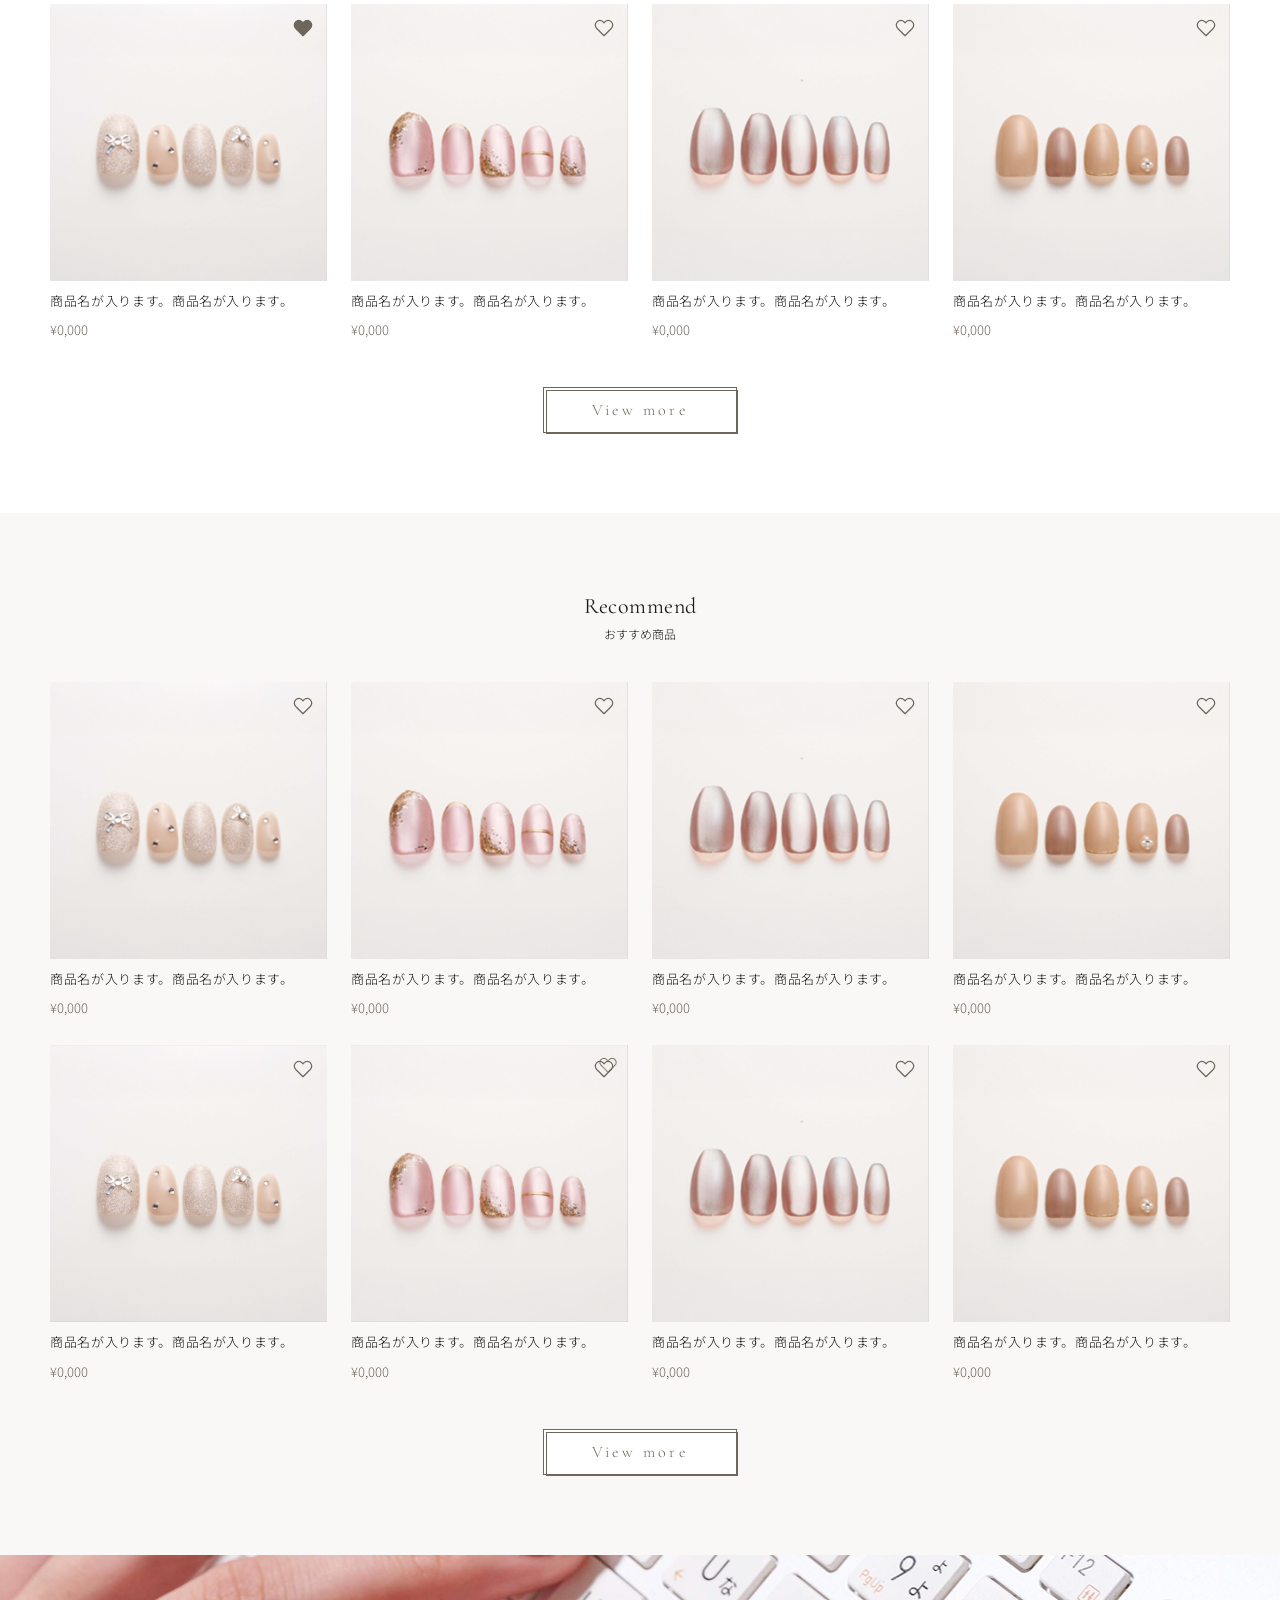
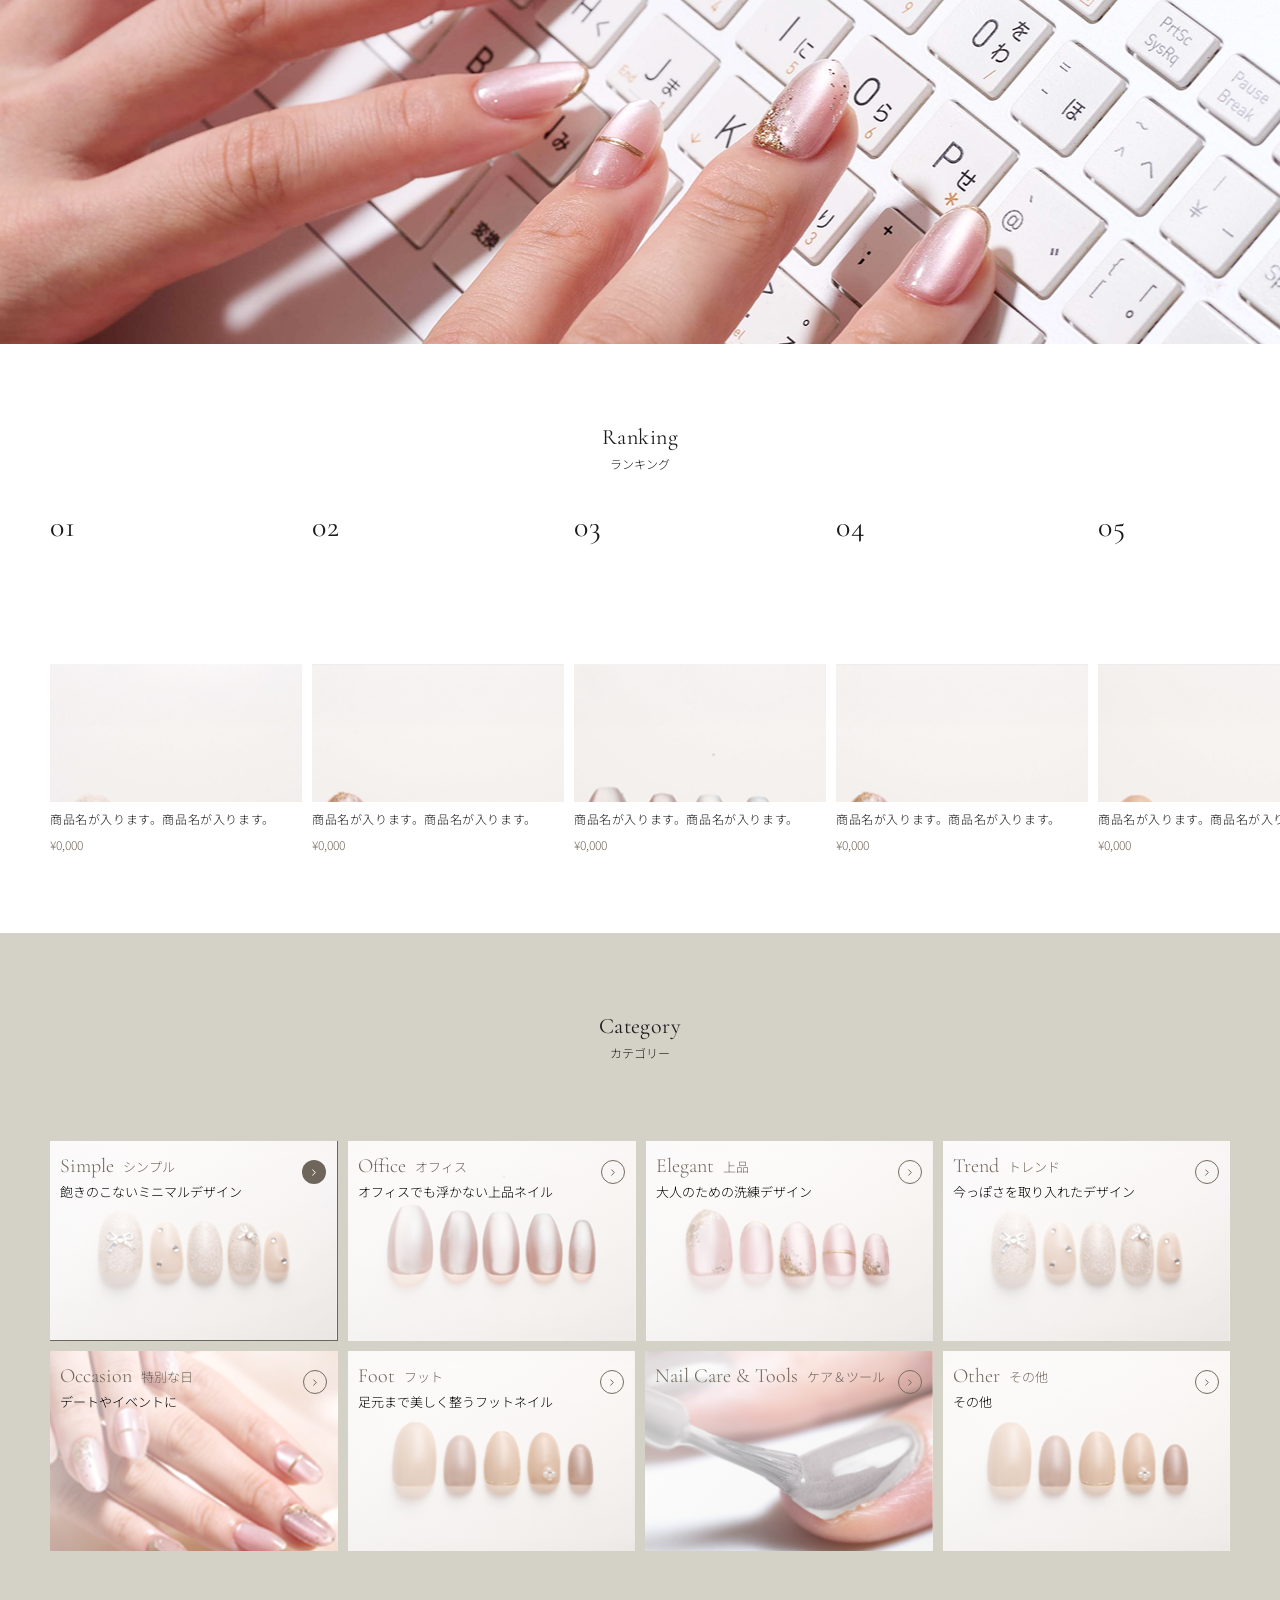
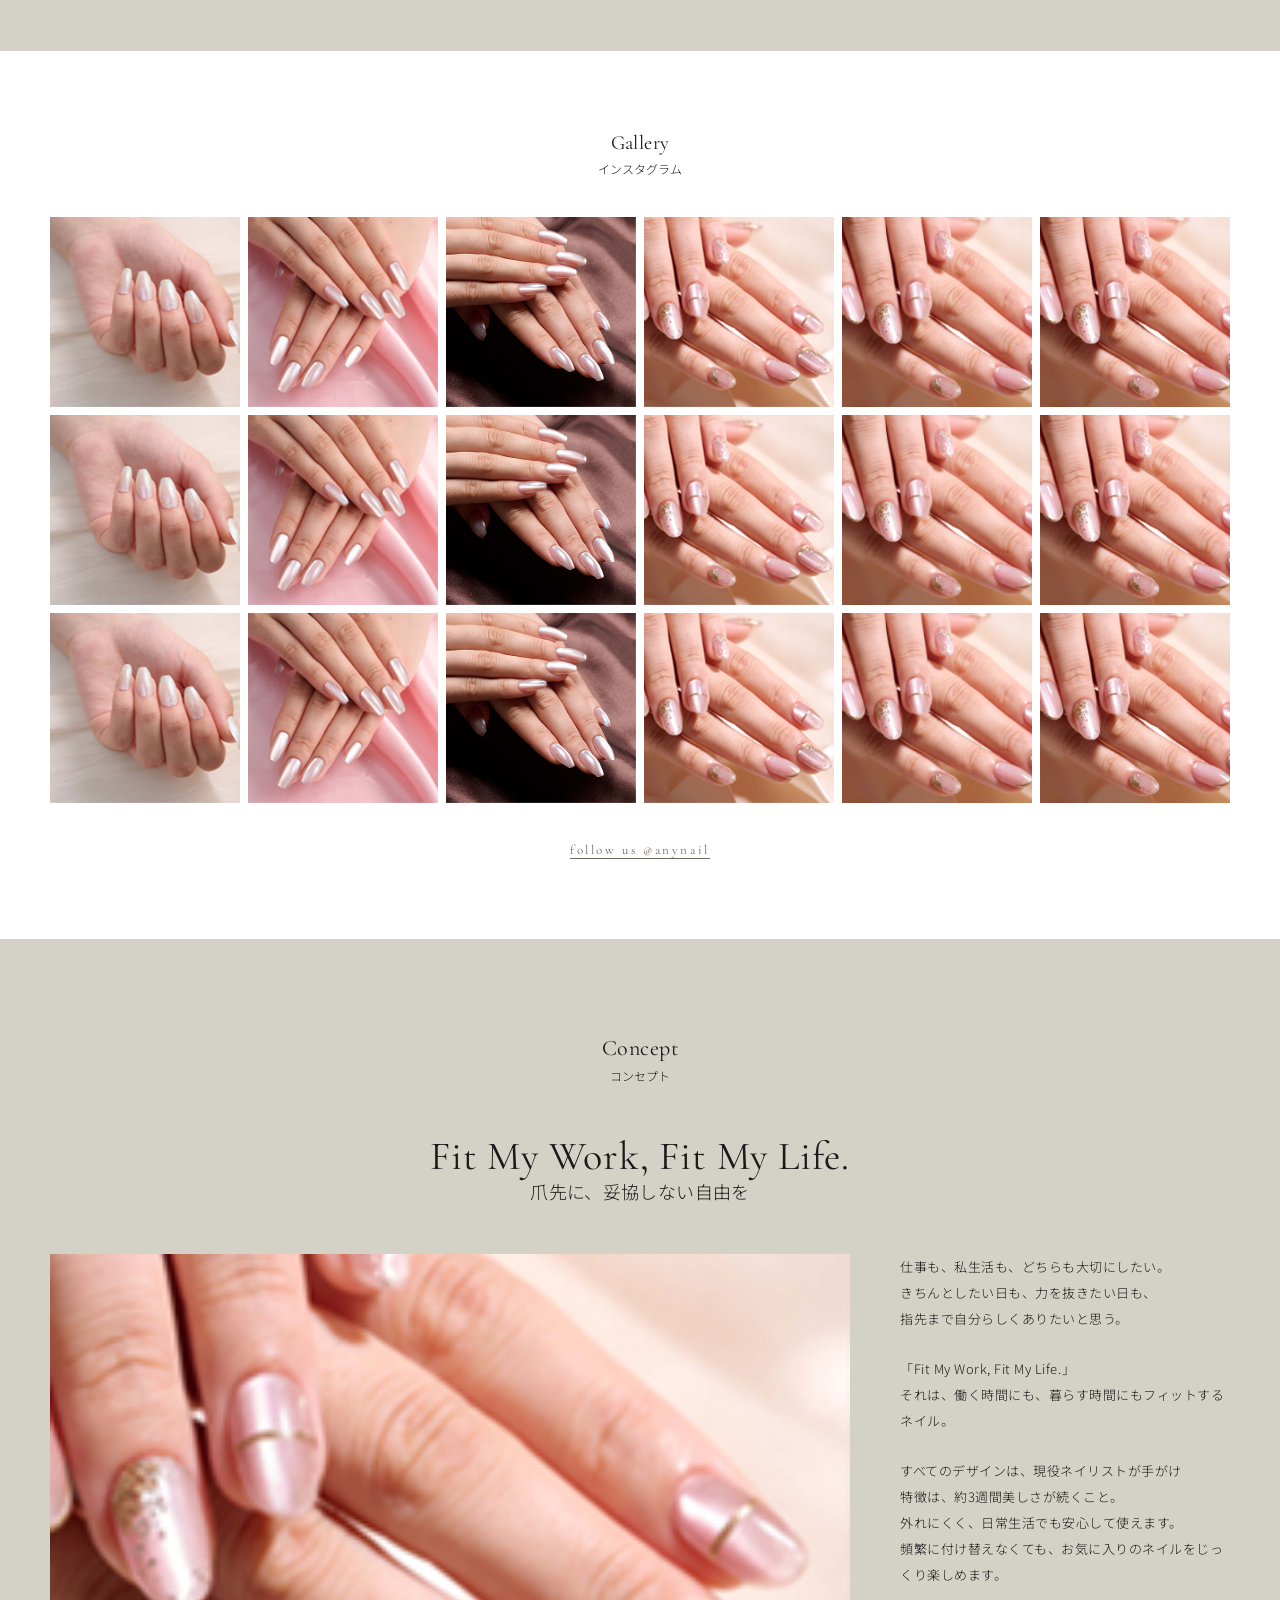
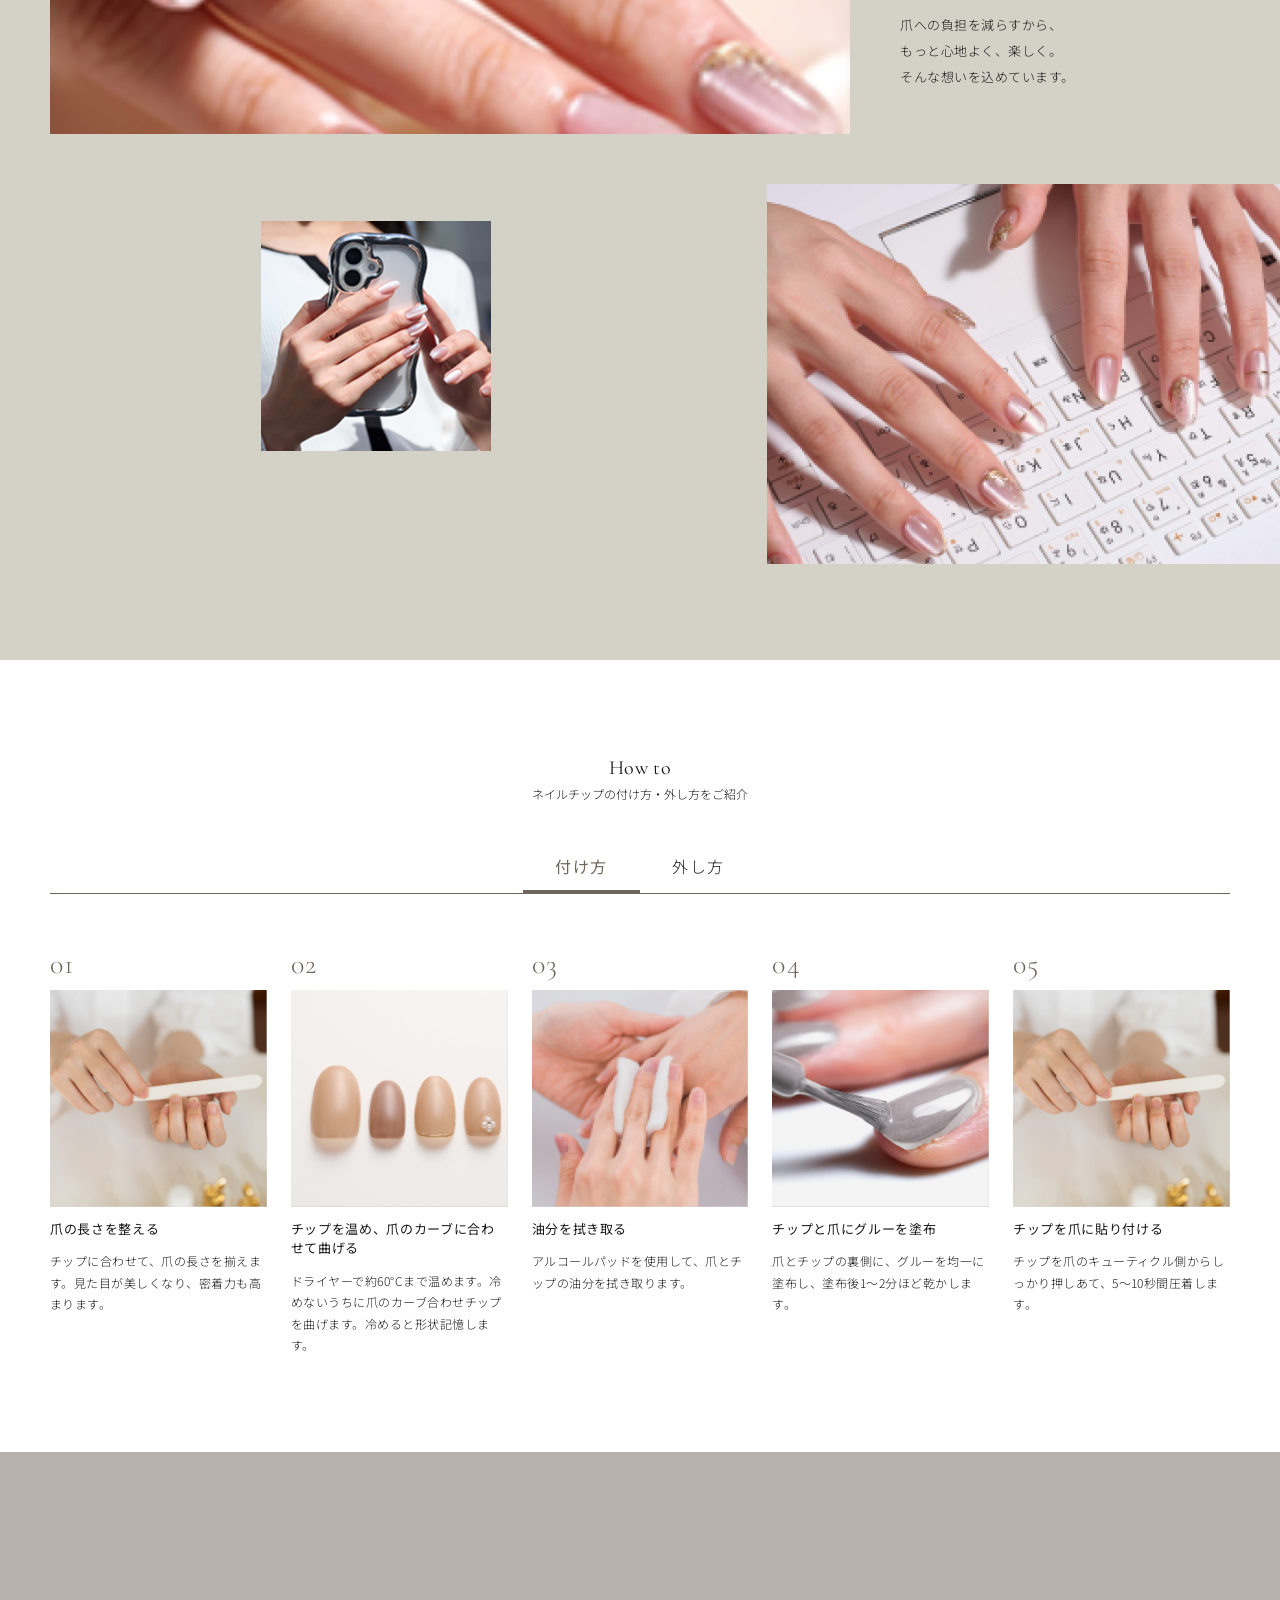
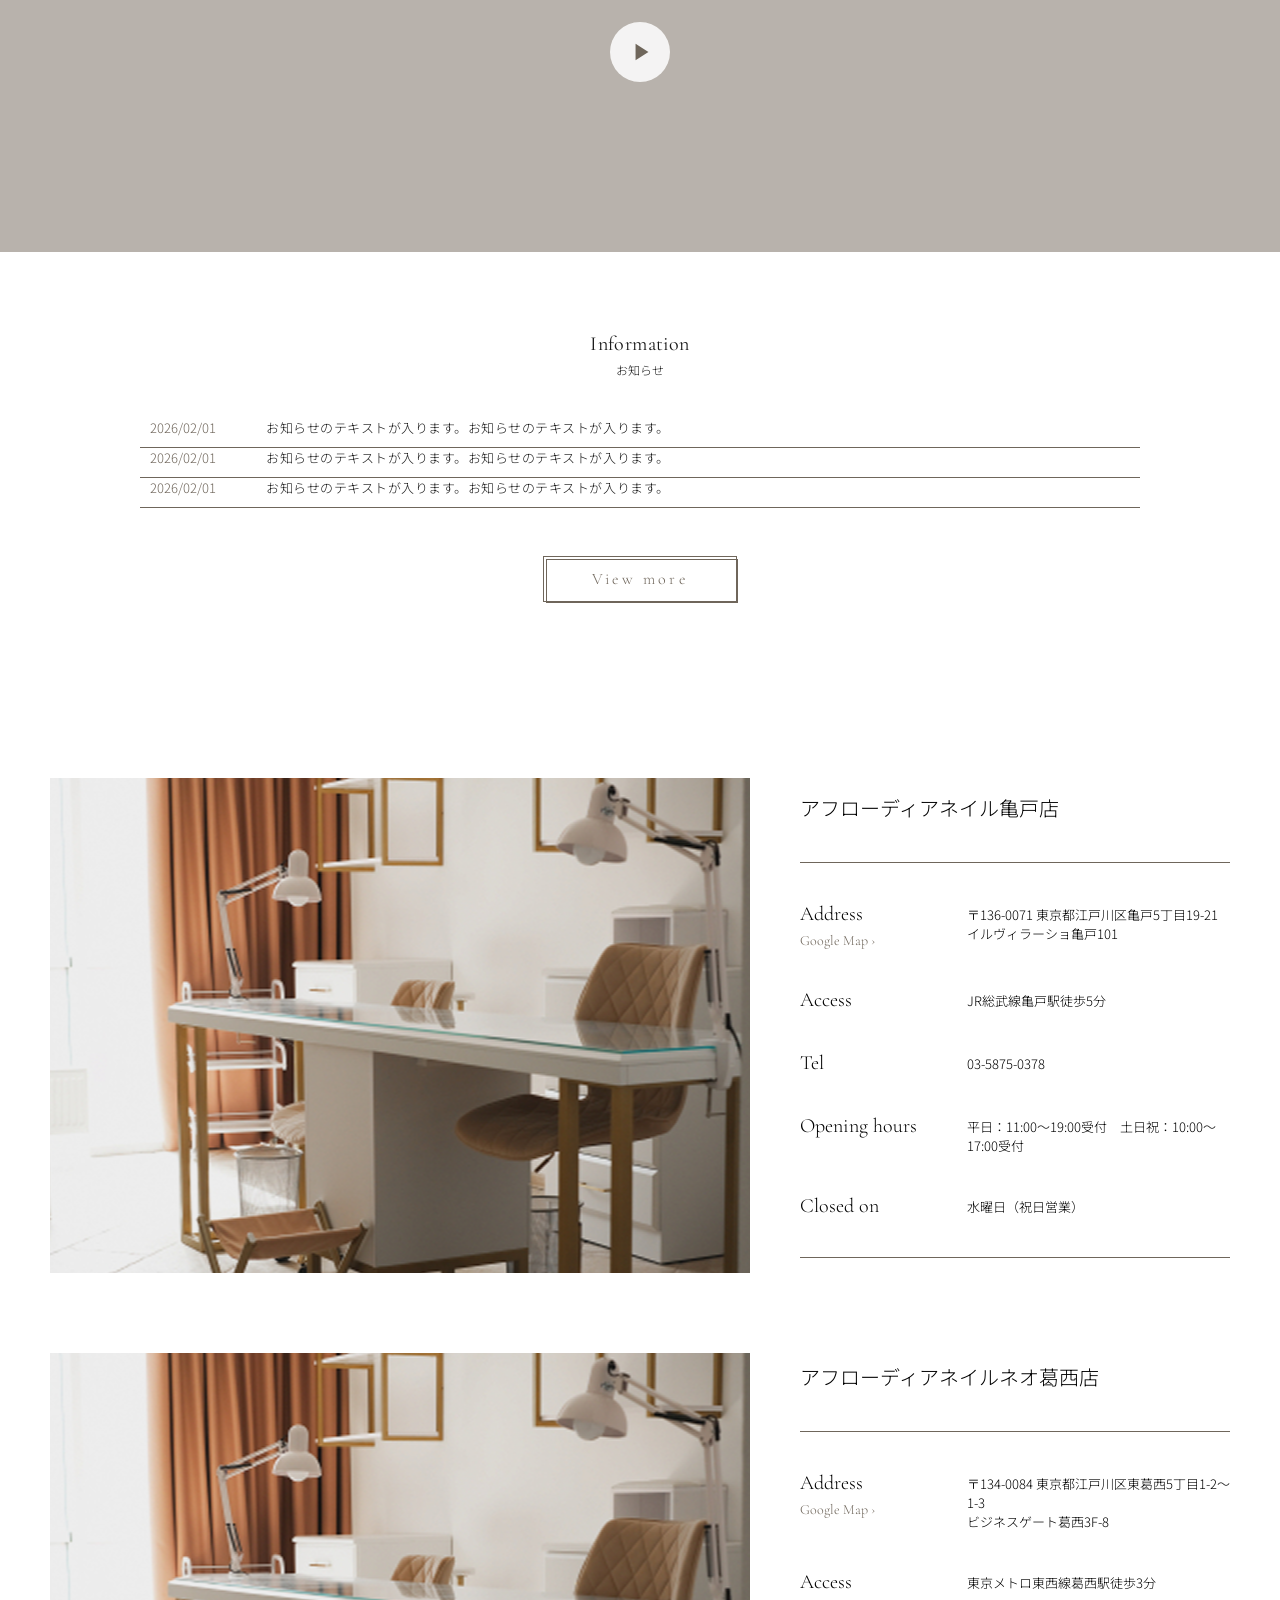
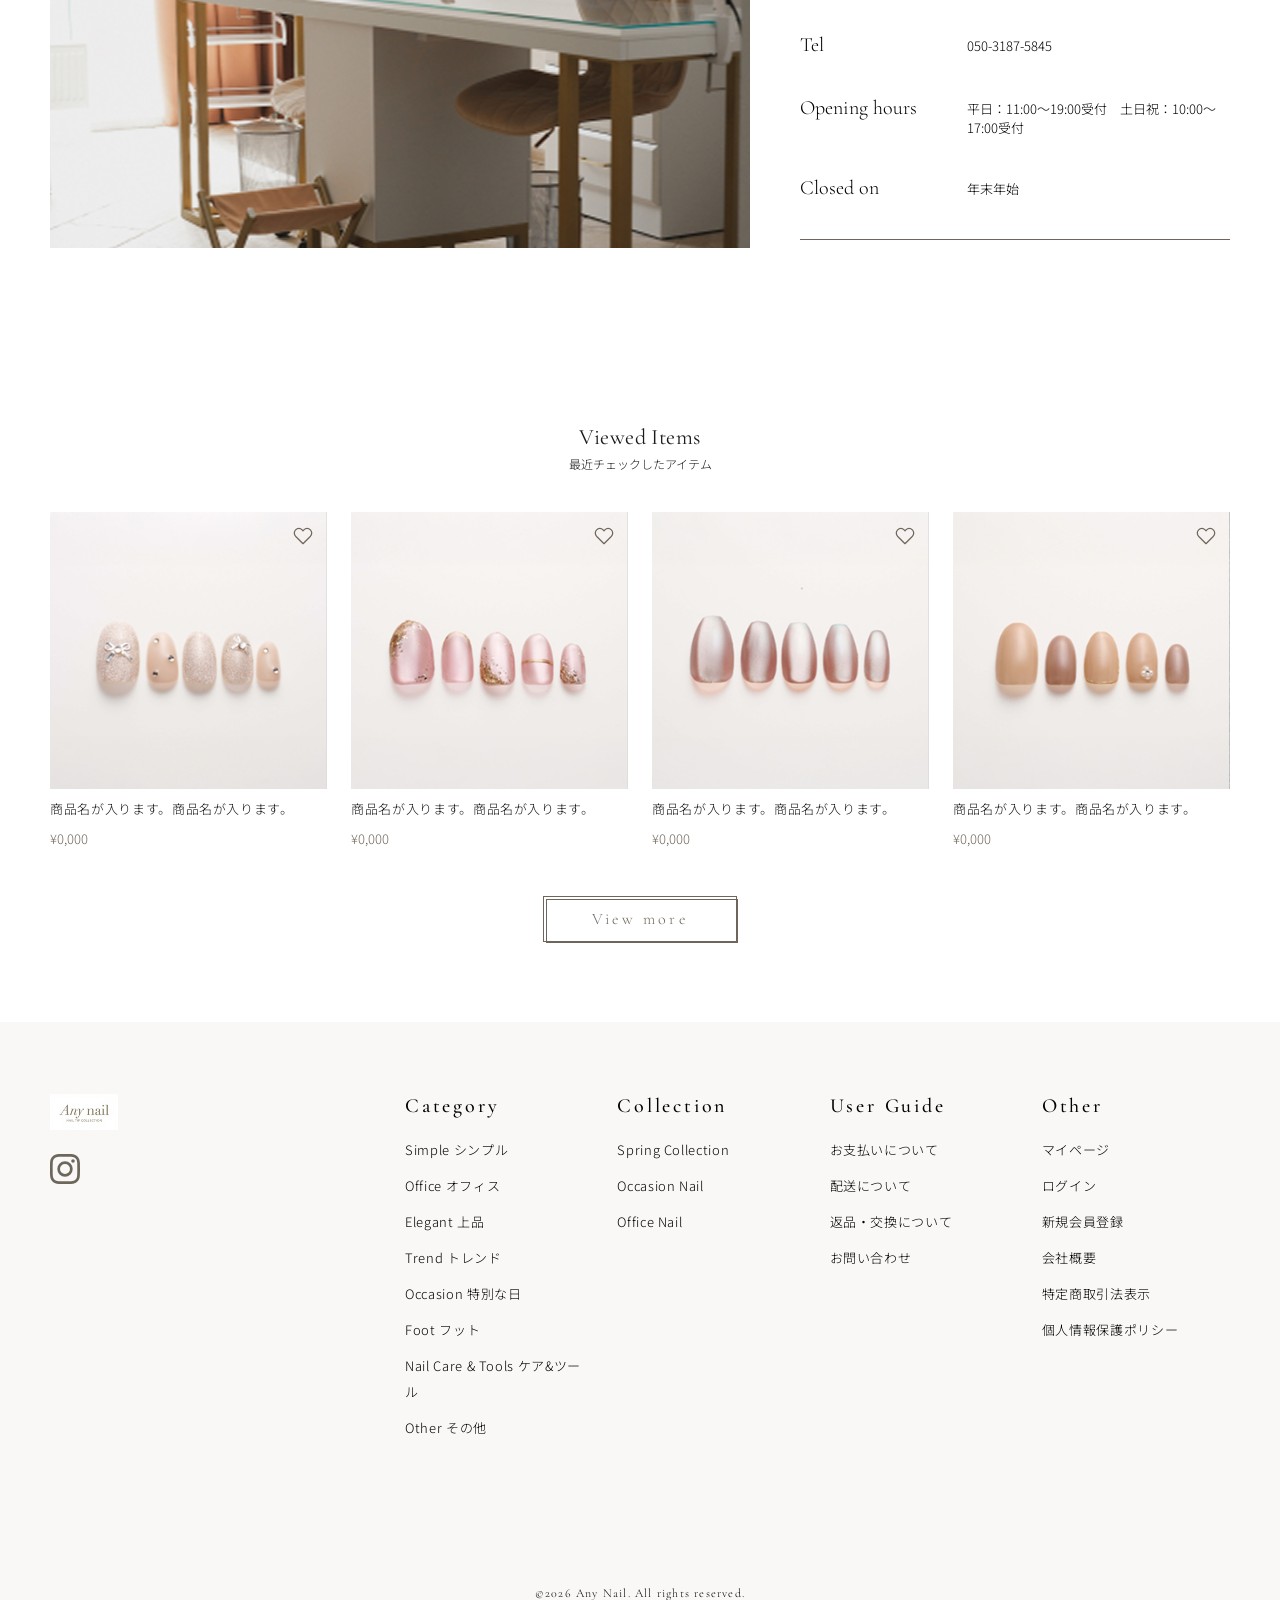
==== commit aabdc802: "Feature section: wrap texts in feature__text div, apply mobile row layout - Add feature__text wrappe" ====
--- a/index.html
+++ b/index.html
@@ -151,32 +151,40 @@
             <div class="feature__icon">
               <img src="images/top/5 - Feature 1.png" alt="">
             </div>
-            <p class="feature__sub">形状記憶素材による</p>
-            <p class="feature__main">究極のフィット感</p>
+            <div class="feature__text">
+              <p class="feature__sub">形状記憶素材による</p>
+              <p class="feature__main">究極のフィット感</p>
+            </div>
           </div>
 
           <div class="feature__item">
             <div class="feature__icon">
               <img src="images/top/6 - Feature 2.png" alt="">
             </div>
-            <p class="feature__sub">高い密着力で外れにくい</p>
-            <p class="feature__main">約3週間キープ</p>
+            <div class="feature__text">
+              <p class="feature__sub">高い密着力で外れにくい</p>
+              <p class="feature__main">約3週間キープ</p>
+            </div>
           </div>
 
           <div class="feature__item">
             <div class="feature__icon">
               <img src="images/top/7 - Feature 3.png" alt="">
             </div>
-            <p class="feature__sub">指先を美しく見せる</p>
-            <p class="feature__main">ネイリストデザイン</p>            
+            <div class="feature__text">
+              <p class="feature__sub">指先を美しく見せる</p>
+              <p class="feature__main">ネイリストデザイン</p>
+            </div>
           </div>
 
           <div class="feature__item">
             <div class="feature__icon">
               <img src="images/top/8 - Feature 4.png" alt="">
             </div>
-            <p class="feature__sub">使い捨てないネイルチップ</p>
-            <p class="feature__main">繰り返し使える</p>
+            <div class="feature__text">
+              <p class="feature__sub">使い捨てないネイルチップ</p>
+              <p class="feature__main">繰り返し使える</p>
+            </div>
           </div>
 
         </div>
--- a/style.css
+++ b/style.css
@@ -567,6 +567,13 @@
   letter-spacing: 0em;
   line-height: 1.3;
   color: var(--black);
+}
+
+.feature__text {
+  display: flex;
+  flex-direction: column;
+  align-items: center;
+  gap: 5px;
 }
 
 /* ============================================================
@@ -2269,18 +2276,37 @@
 
   /* Feature */
   .feature__grid {
-    grid-template-columns: repeat(2, 1fr);
-    gap: 32px;
+    grid-template-columns: 1fr;
+    gap: 0;
   }
 
   .feature__item {
+    flex-direction: row;
+    justify-content: space-between;
+    align-items: center;
+    gap: 28px;
+    padding: 20px 0;
     border-left: none;
-    padding: 0 16px;
+    border-right: none;
+    border-bottom: 1px solid #6F665B;
+    text-align: center;
+  }
+
+  .feature__item:last-child {
+    border-bottom: none;
   }
 
   .feature__item:nth-child(odd) {
-    border-right: 1px solid var(--brown);
-    padding-right: 16px;
+    border-right: none;
+  }
+
+  .feature__icon {
+    flex: 0 0 auto;
+    margin-bottom: 0;
+  }
+
+  .feature__text {
+    flex: 1;
   }
 
   /* Campaign */
